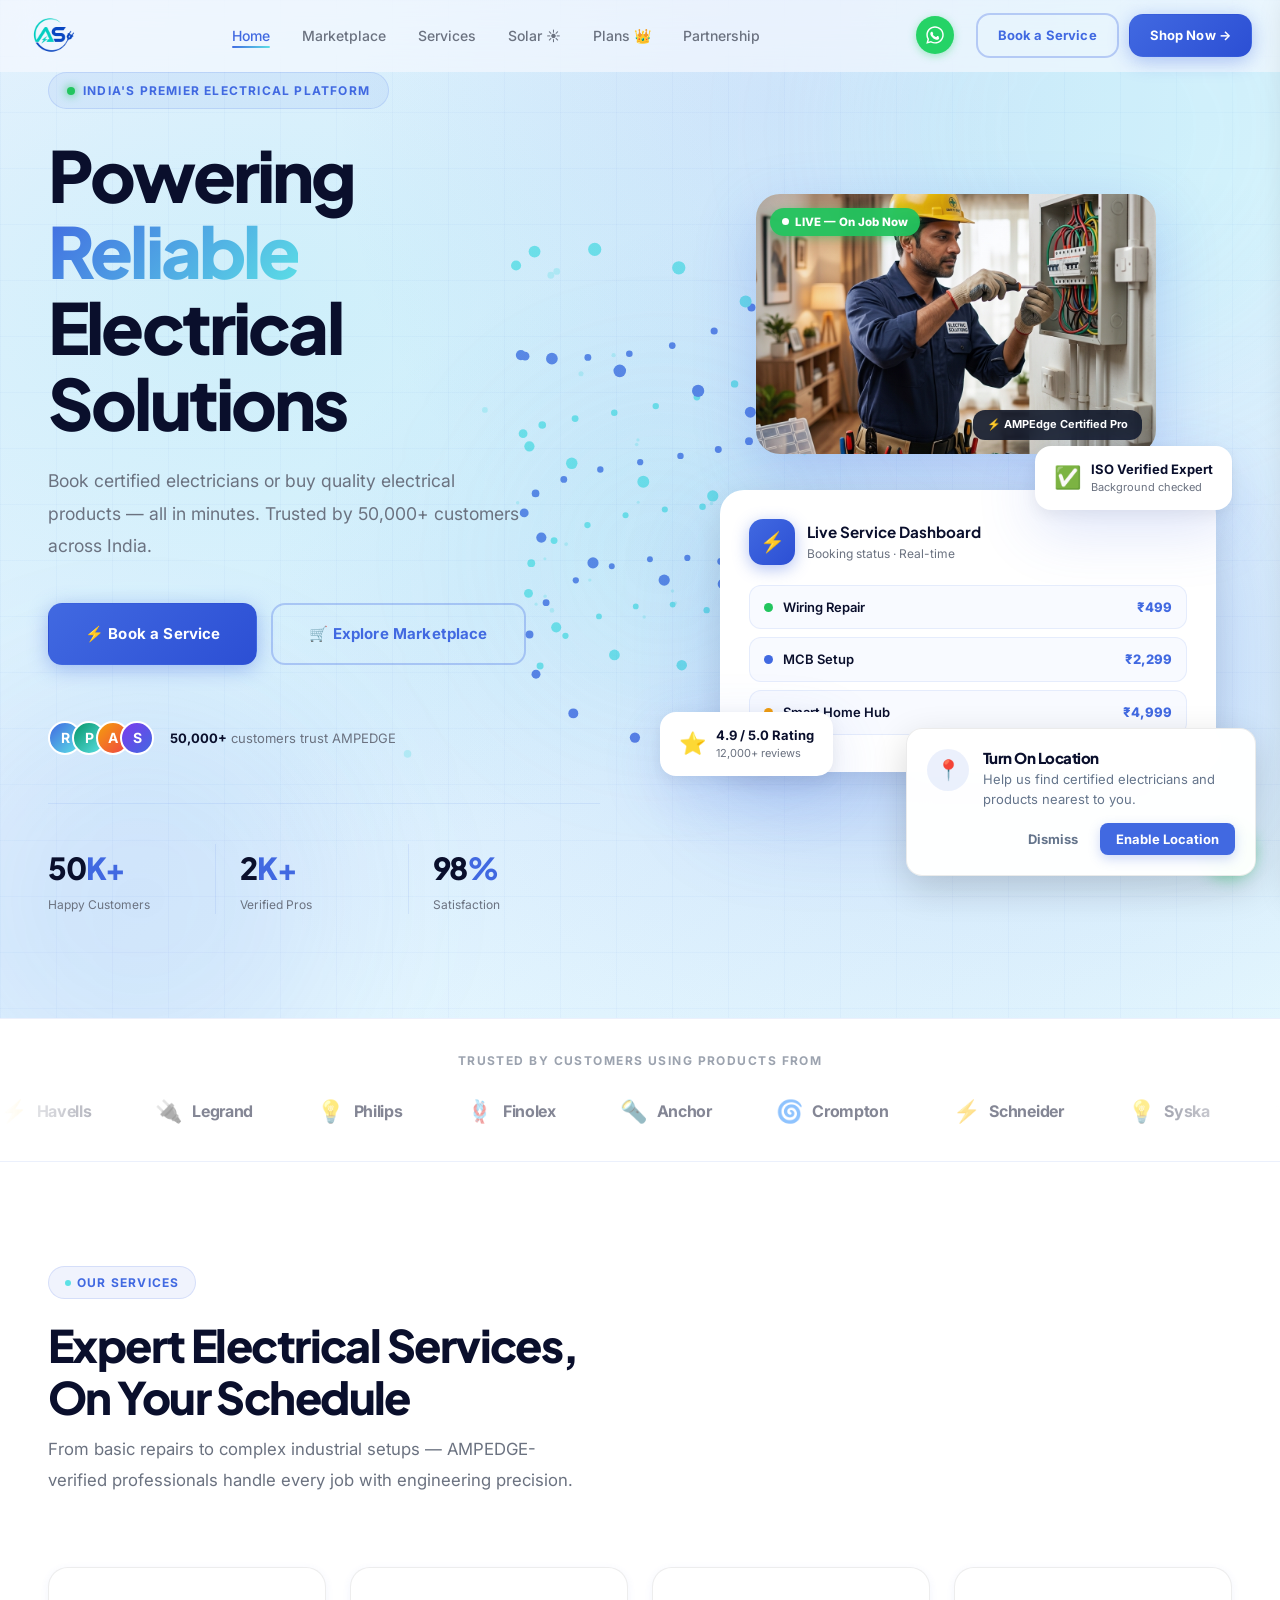
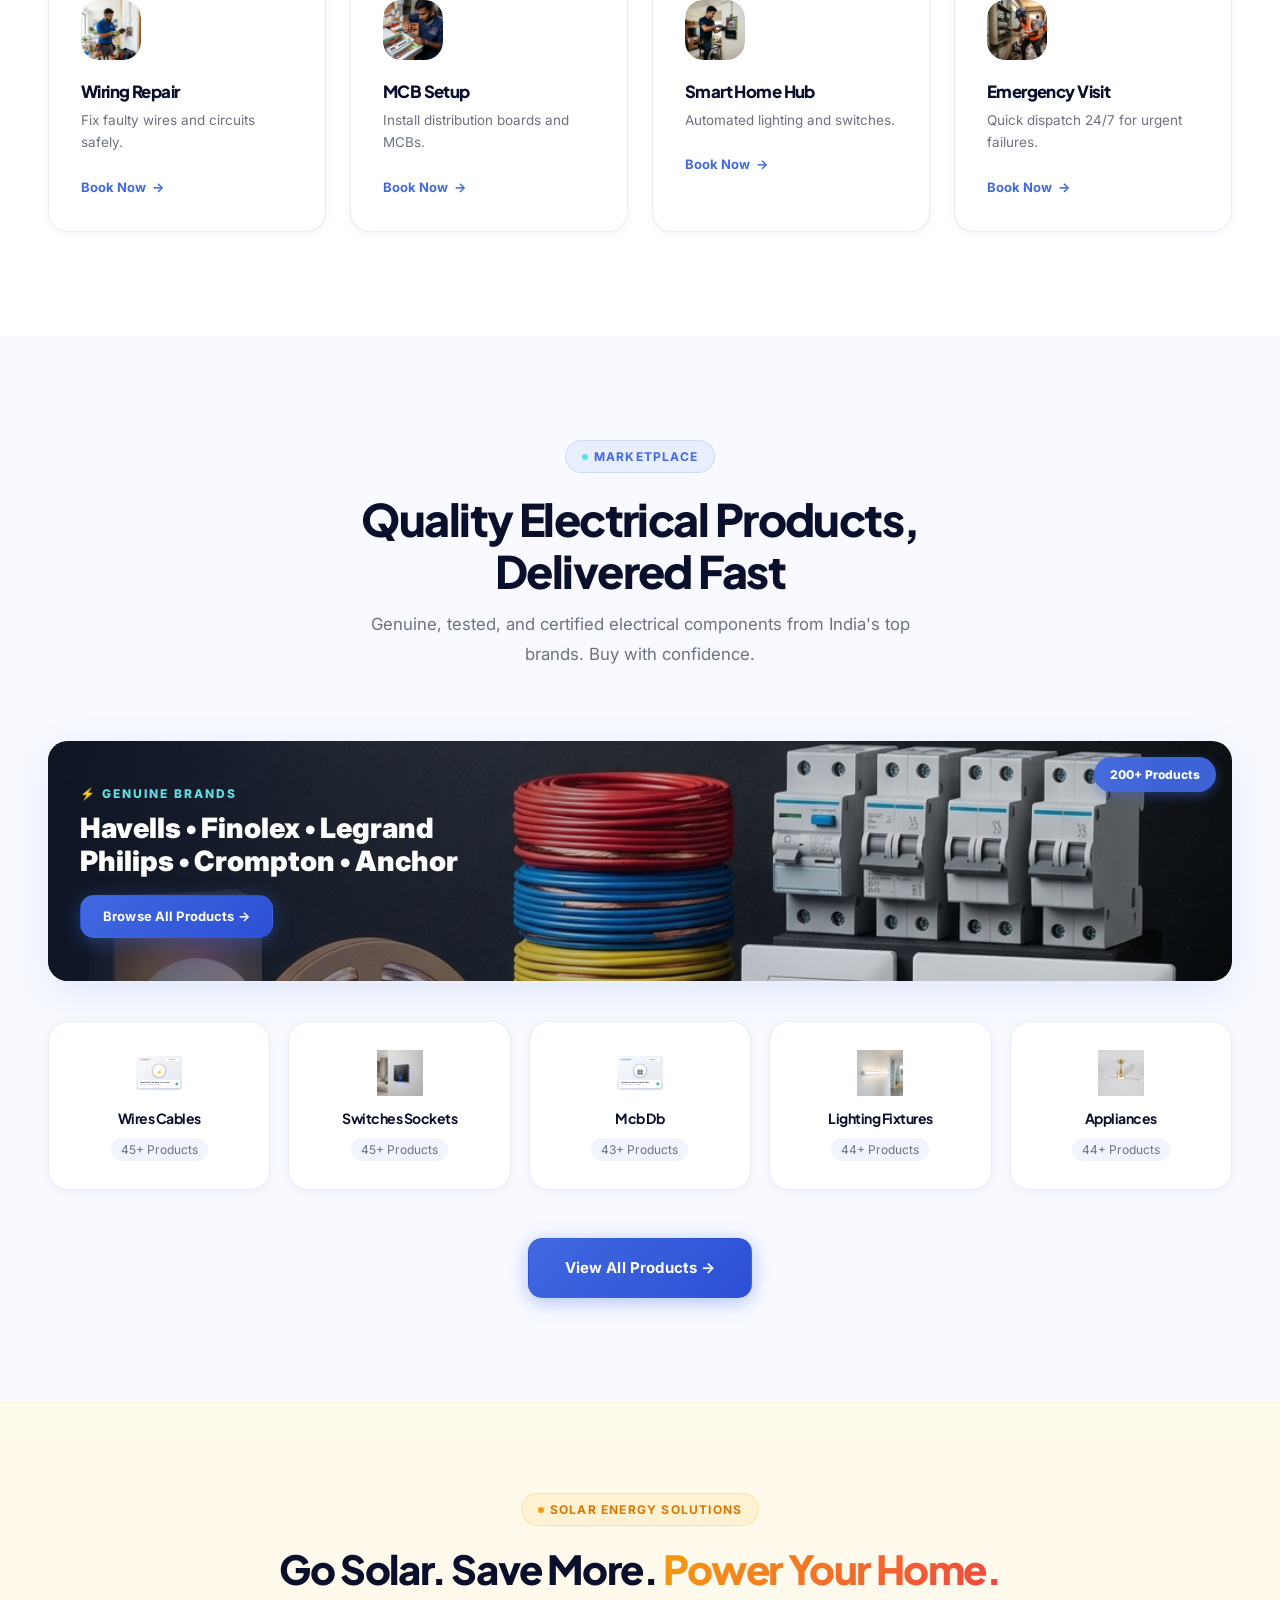
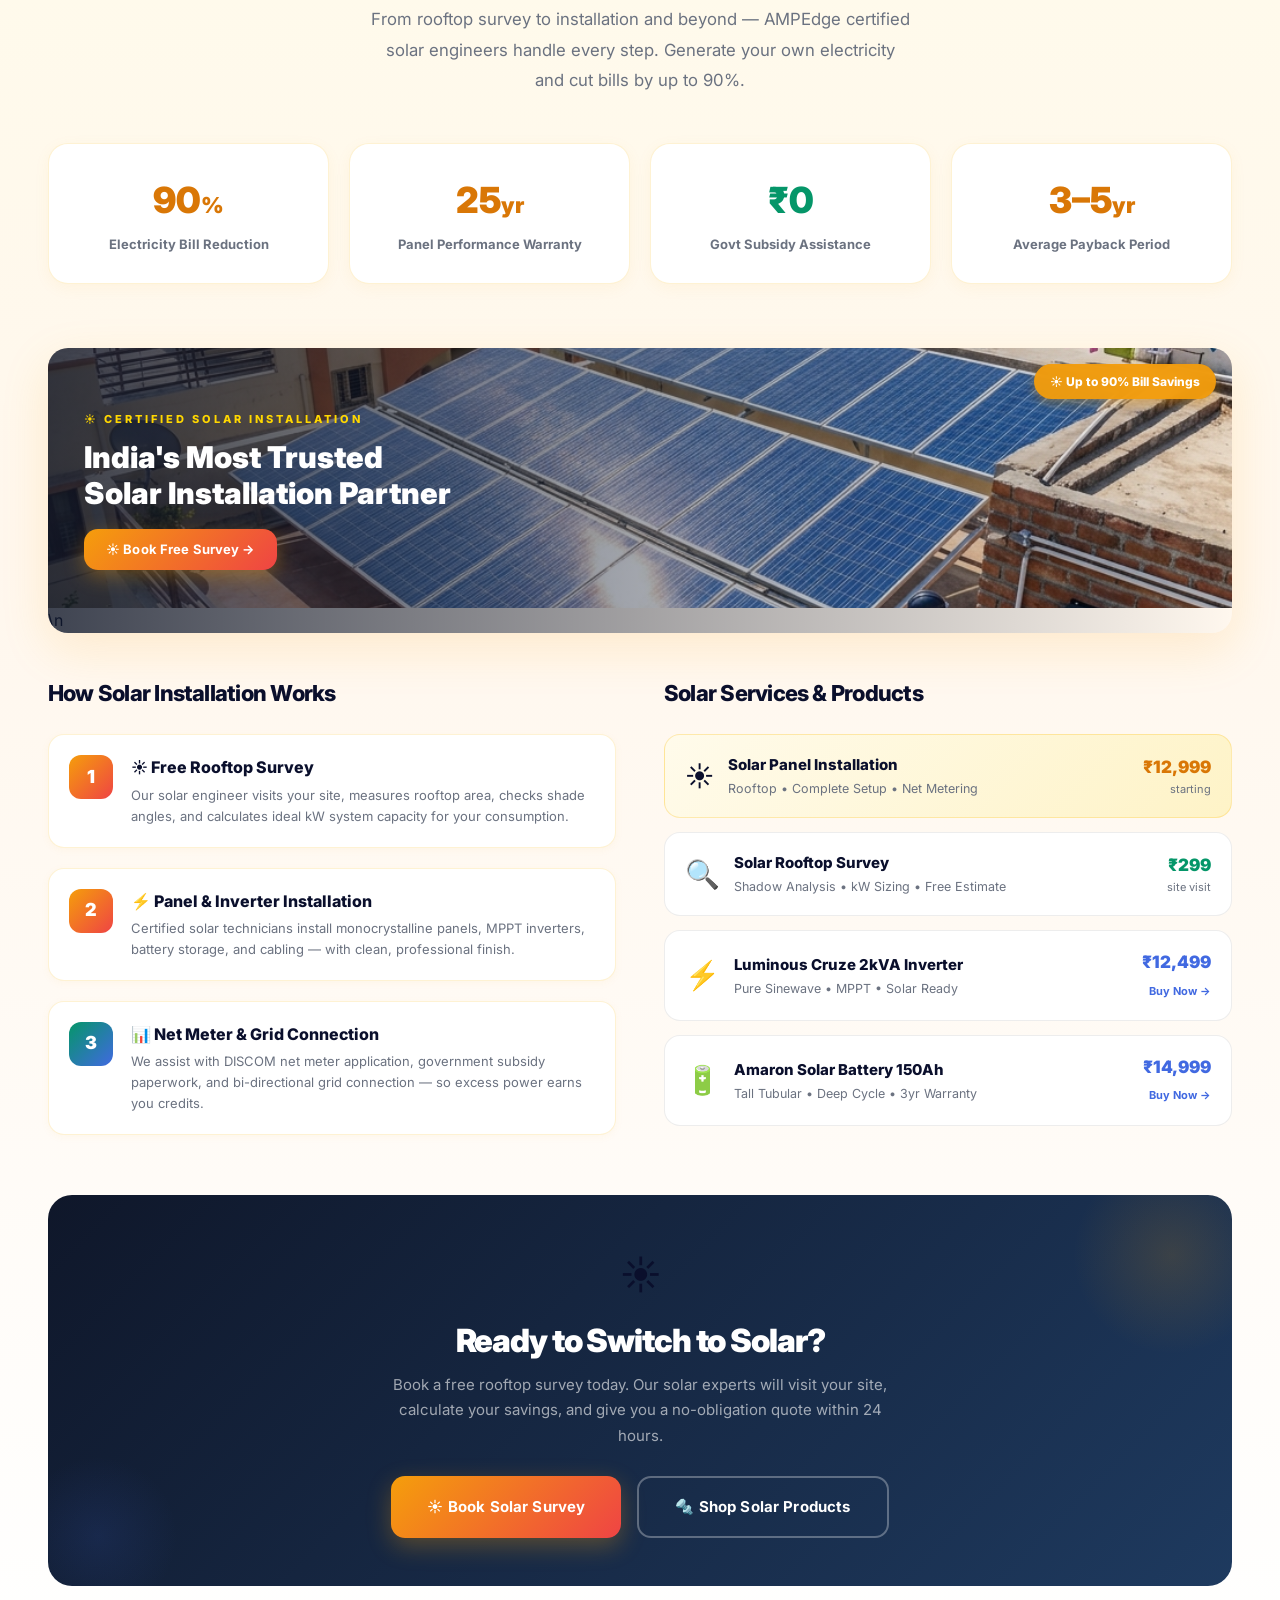
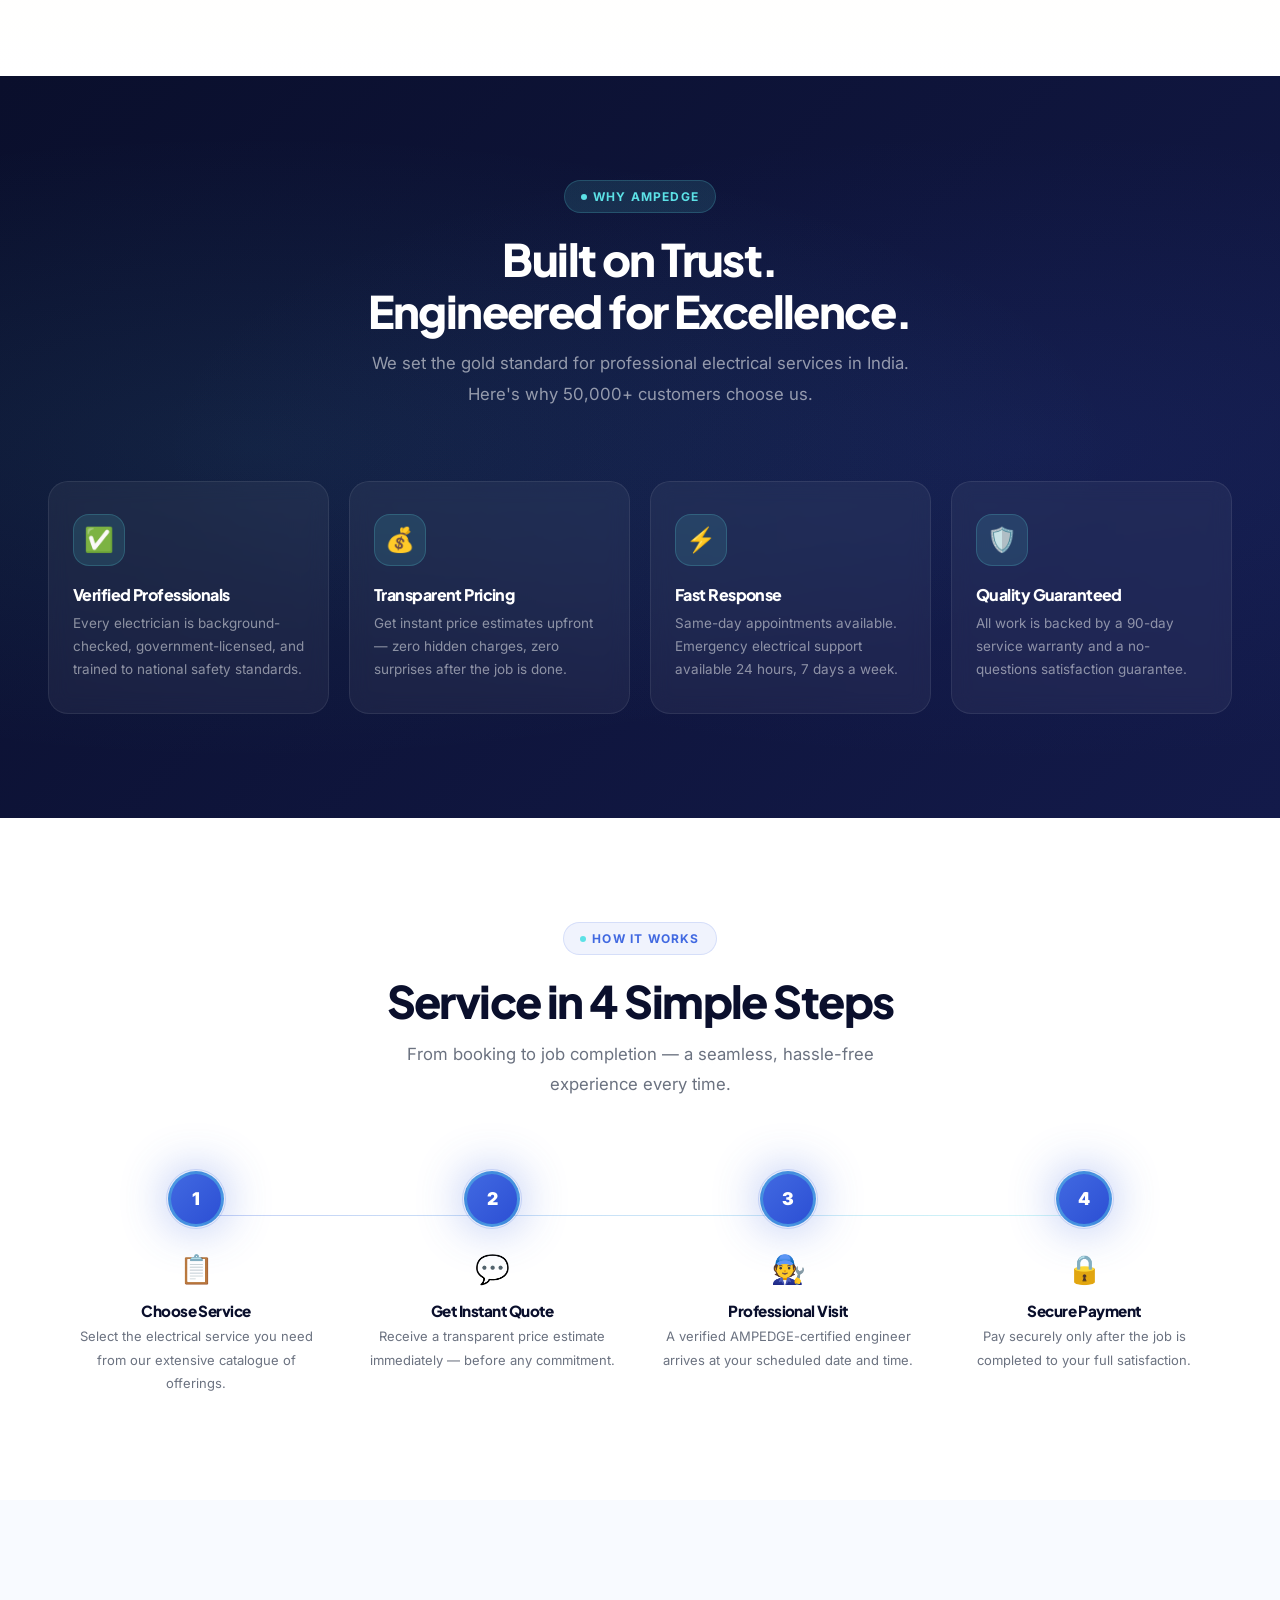
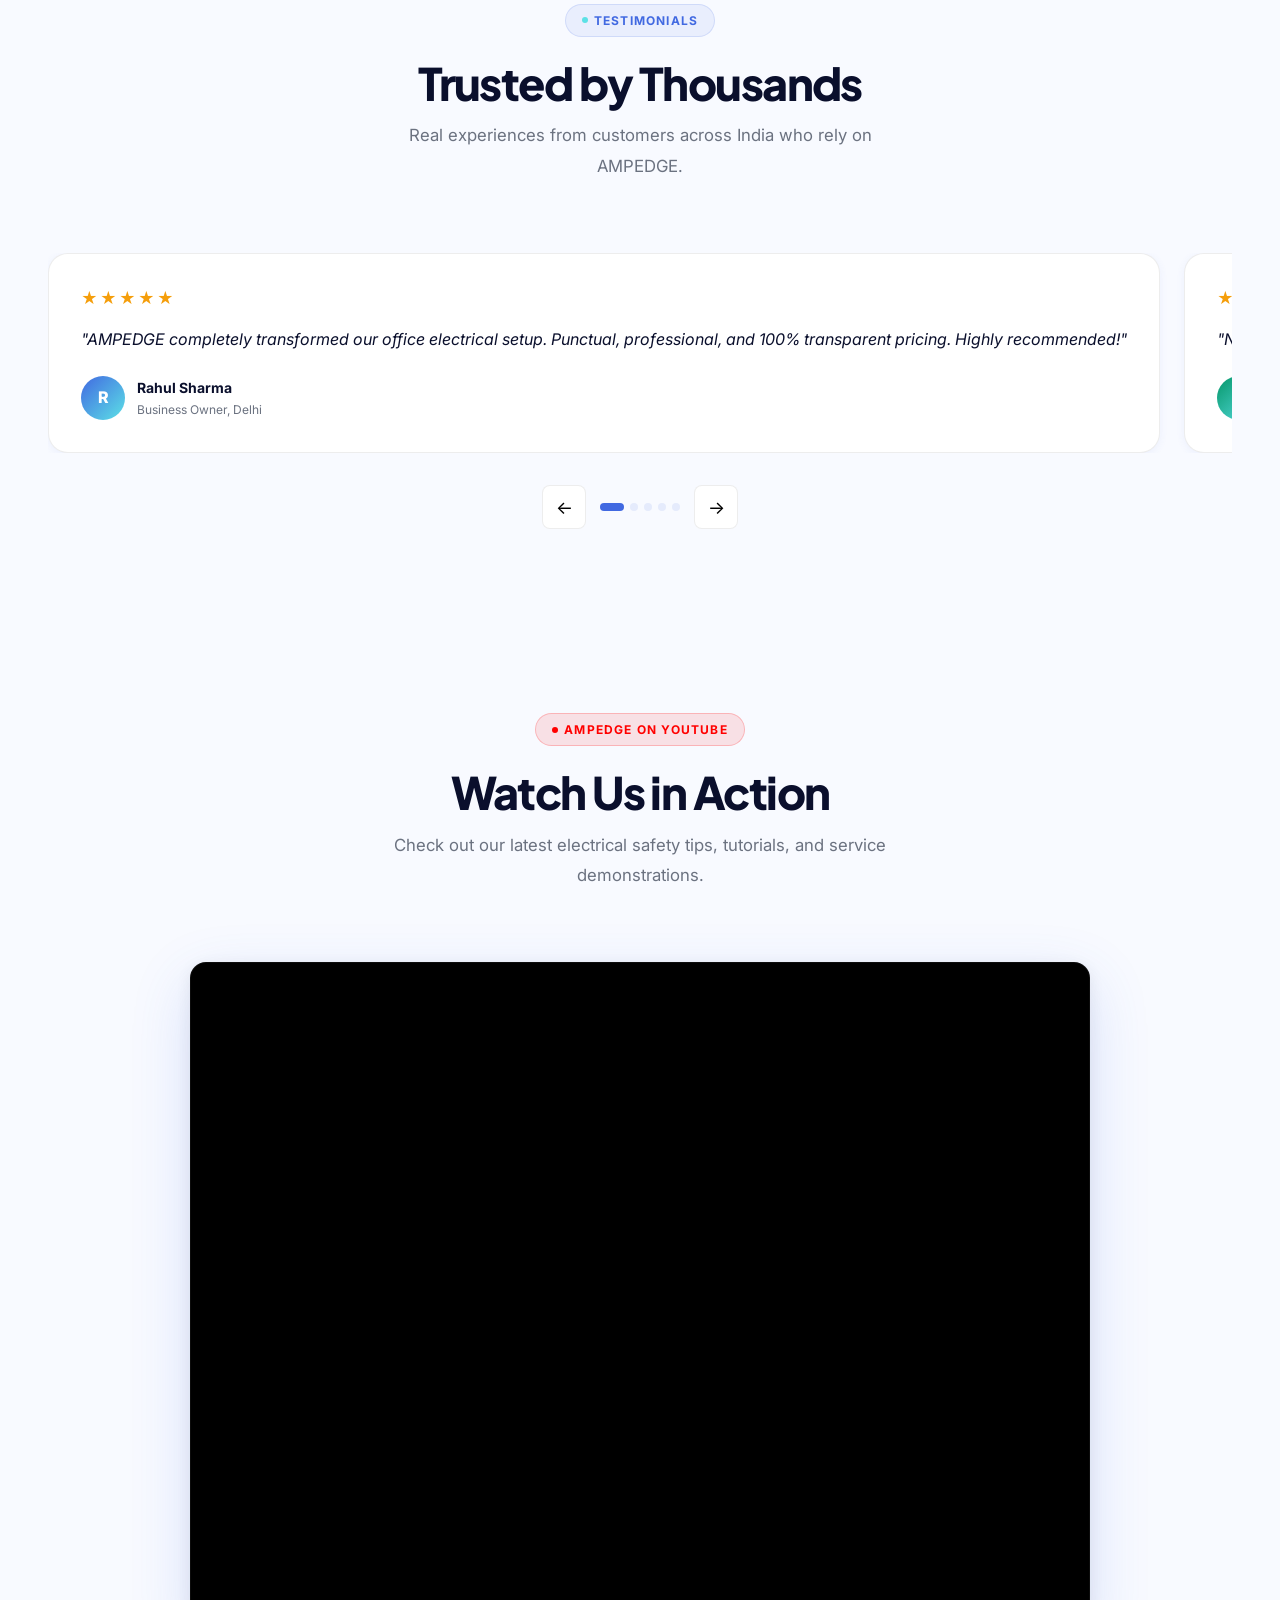
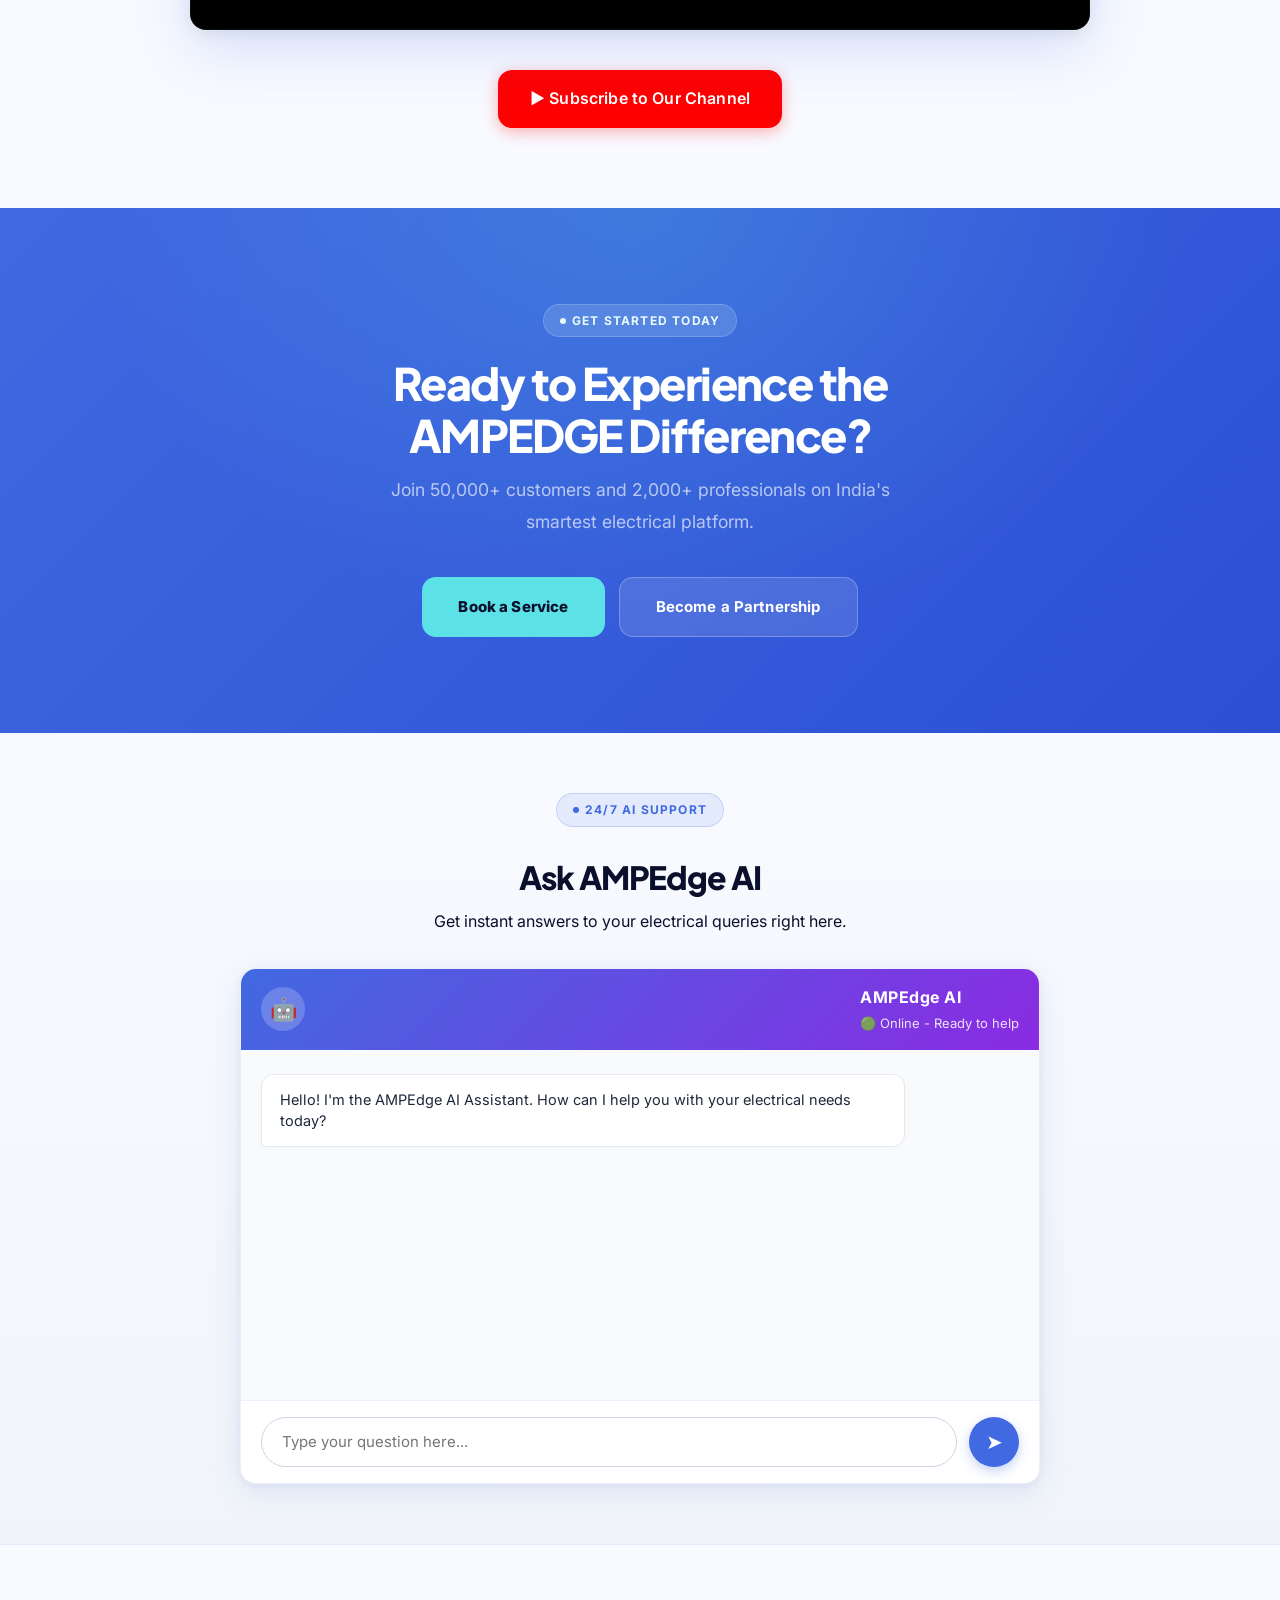
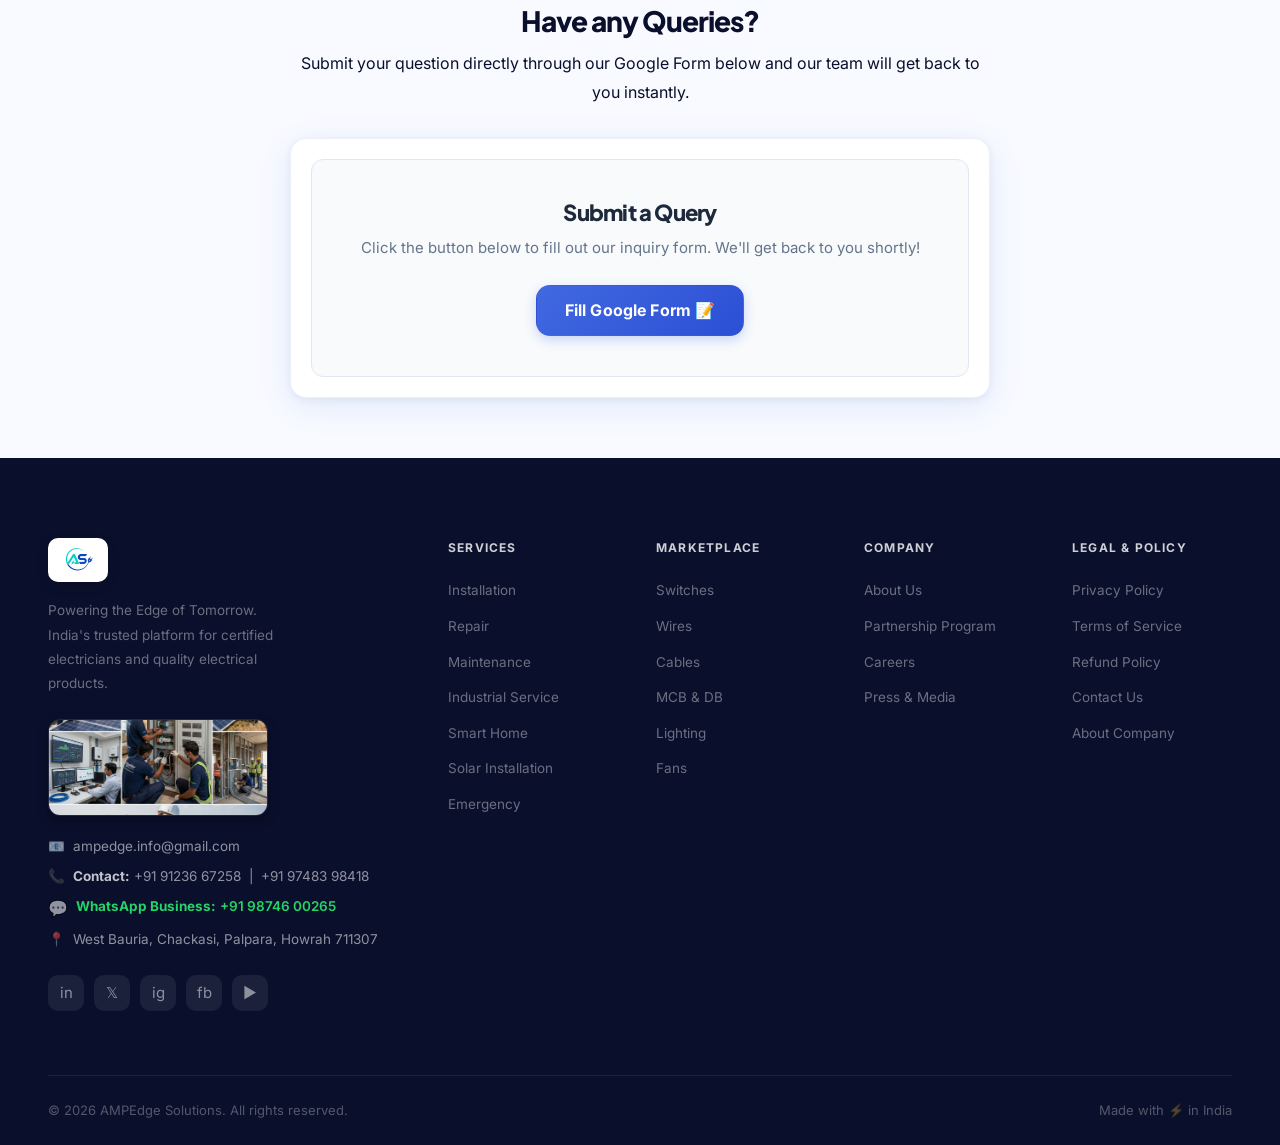
==== index.html @ 1a989b80 "feat: Add Google compliance legal pages, SEO sitemap/robots, full wire/materials product catalog wit" ====
<!DOCTYPE html>
<html lang="en">
<head>
  <meta charset="UTF-8"/><meta name="viewport" content="width=device-width,initial-scale=1.0"/>
<title>AMPEdge Solutions — Powering Reliable Electrical Solutions</title>
<meta name="description" content="Welcome to AMPEdge Solutions. Book certified electrician services, buy genuine wires, switches, MCBs, LED lights, or plan solar installations online across India."/>
<link rel="canonical" href="https://ampedge.co.in/"/>
<meta property="og:title" content="AMPEdge Solutions — Powering Reliable Electrical Solutions"/>
<meta property="og:description" content="Book certified electricians, buy genuine wires, switches, MCBs, or get rooftop solar installed. 90-day warranty guaranteed."/>
<meta property="og:url" content="https://ampedge.co.in/"/>
<meta property="og:image" content="https://ampedge.co.in/images/logo.png"/>
<meta property="og:type" content="website"/>
<meta name="twitter:card" content="summary_large_image"/>
<meta name="twitter:site" content="@edge_amp"/>
<meta name="keywords" content="electrician near me, electrical repair, solar installation Howrah Kolkata, buy wires online, Finolex wire, Polycab wire, Havells switch, MCB setup"/>
<script type="application/ld+json">
{
  "@context": "https://schema.org",
  "@graph": [
    {
      "@type": "Organization",
      "@id": "https://ampedge.co.in/#organization",
      "name": "AMPEdge Solutions",
      "url": "https://ampedge.co.in/",
      "logo": "https://ampedge.co.in/images/logo.png",
      "sameAs": [
        "https://x.com/edge_amp",
        "https://www.instagram.com/ampedge.info",
        "https://www.facebook.com/share/18neFGEr4n/",
        "https://www.youtube.com/channel/UCl_t66zGTsJYdc9l-c-wzDg"
      ],
      "contactPoint": {
        "@type": "ContactPoint",
        "telephone": "+91-9123667258",
        "contactType": "customer service",
        "areaServed": "IN",
        "availableLanguage": ["English", "Hindi", "Bengali"]
      }
    },
    {
      "@type": "WebSite",
      "@id": "https://ampedge.co.in/#website",
      "url": "https://ampedge.co.in/",
      "name": "AMPEdge Solutions",
      "publisher": {
        "@id": "https://ampedge.co.in/#organization"
      }
    },
    {
      "@type": "LocalBusiness",
      "name": "AMPEdge Solutions",
      "image": "https://ampedge.co.in/images/logo.png",
      "telephone": "+91 91236 67258",
      "email": "ampedge.info@gmail.com",
      "address": {
        "@type": "PostalAddress",
        "streetAddress": "West Bauria, Chackasi, Palpara",
        "addressLocality": "Howrah",
        "postalCode": "711307",
        "addressRegion": "West Bengal",
        "addressCountry": "IN"
      },
      "priceRange": "₹₹",
      "openingHoursSpecification": {
        "@type": "OpeningHoursSpecification",
        "dayOfWeek": ["Monday", "Tuesday", "Wednesday", "Thursday", "Friday", "Saturday", "Sunday"],
        "opens": "00:00",
        "closes": "23:59"
      }
    }
  ]
}
</script>
<link rel="stylesheet" href="css/style.css?v=9.60"/>
<link rel="preconnect" href="https://fonts.googleapis.com">
<link rel="preconnect" href="https://fonts.gstatic.com" crossorigin>
<link href="https://fonts.googleapis.com/css2?family=Cinzel:wght@600;800&display=swap" rel="stylesheet">
<link rel="icon" type="image/png" href="favicon.png"/><link rel="apple-touch-icon" href="favicon-180.png"/>
</head>
<body>

<!-- ══ SPLASH SCREEN STYLES ══ -->
<style>
  @keyframes flagWaveCSS {
    0%   { transform: skewX(0deg) translateX(0); }
    25%  { transform: skewX(1.2deg) translateX(6px); }
    50%  { transform: skewX(0deg) translateX(12px); }
    75%  { transform: skewX(-1.2deg) translateX(6px); }
    100% { transform: skewX(0deg) translateX(0); }
  }
  @keyframes chakraSpin {
    from { transform: rotate(0deg); }
    to   { transform: rotate(360deg); }
  }
  @keyframes spinCW  { from{transform:rotate(0deg)}  to{transform:rotate(360deg)} }
  @keyframes spinCCW { from{transform:rotate(0deg)}  to{transform:rotate(-360deg)} }
  @keyframes pulseSweep { 0%{left:-40px} 100%{left:150px} }
  @keyframes floatUpSpark {
    0%   { transform:translateY(0) scale(1); opacity:0.9; }
    100% { transform:translateY(-280px) scale(0.2); opacity:0; }
  }
  @keyframes flickerFlame {
    0%   { transform:scale(1)   rotate(-2deg); box-shadow:0 0 12px #ff8c00,0 0 28px #ff4500; }
    50%  { transform:scale(1.05) rotate(0deg);  box-shadow:0 0 22px #ffd700,0 0 40px #ff8c00; }
    100% { transform:scale(1)   rotate(2deg);  box-shadow:0 0 12px #ff8c00,0 0 28px #ff4500; }
  }
  @keyframes electricPulse {
    0%,100% { opacity:0.4; transform:scaleX(0.96); }
    50%      { opacity:1;   transform:scaleX(1); }
  }
  /* ── Section SVG animations ── */
  @keyframes wirePull { 0%{stroke-dashoffset:300} 100%{stroke-dashoffset:0} }
  @keyframes boltGlow { 0%,100%{opacity:0.5;filter:drop-shadow(0 0 4px #ffd700)} 50%{opacity:1;filter:drop-shadow(0 0 14px #ffd700)} }
  @keyframes panelShine { 0%,100%{opacity:0} 50%{opacity:1} }
  @keyframes sunRayRotate { from{transform:rotate(0deg)} to{transform:rotate(360deg)} }
  @keyframes floatBob { 0%,100%{transform:translateY(0)} 50%{transform:translateY(-8px)} }
  @keyframes spinClockwise { from{transform:rotate(0deg)} to{transform:rotate(360deg)} }
  @keyframes spinCounterClockwise { from{transform:rotate(0deg)} to{transform:rotate(-360deg)} }
  @keyframes floatUp { 0%{transform:translateY(0) scale(1);opacity:0.8} 100%{transform:translateY(-260px) scale(0.3);opacity:0} }
  @keyframes flicker { 0%{transform:scale(1) rotate(-1.5deg)} 100%{transform:scale(1.04) rotate(1.5deg)} }
</style>

<!-- Splash Screen Welcome Loader -->
<div id="splashScreen" style="
  position: fixed;
  top: 0; left: 0;
  width: 100vw; height: 100vh;
  background: #080201;
  display: flex;
  flex-direction: column;
  align-items: center;
  justify-content: center;
  z-index: 99999;
  transition: opacity 0.8s cubic-bezier(0.25, 1, 0.5, 1), transform 0.8s cubic-bezier(0.25, 1, 0.5, 1);
  overflow: hidden;
">
  <!-- ✅ Smooth CSS-only Waving Indian Flag (no SVG filter jank) -->
  <div style="
    position: absolute;
    width: 110%; height: 110%;
    top: -5%; left: -5%;
    display: flex;
    flex-direction: column;
    opacity: 0.28;
    z-index: 1;
    pointer-events: none;
    animation: flagWaveCSS 5s ease-in-out infinite;
    transform-origin: left center;
    will-change: transform;
  ">
    <!-- Saffron Band -->
    <div style="flex:1;background:linear-gradient(90deg,#FF9933 0%,#ffb347 50%,#FF9933 100%);"></div>
    <!-- White Band with smooth Chakra -->
    <div style="flex:1;background:#FFFFFF;position:relative;display:flex;align-items:center;justify-content:center;">
      <svg viewBox="0 0 100 100" style="width:min(160px,32vw);height:min(160px,32vw);opacity:0.35;position:absolute;
           animation:chakraSpin 12s linear infinite;will-change:transform;">
        <circle cx="50" cy="50" r="38" stroke="#000080" stroke-width="2" fill="none"/>
        <circle cx="50" cy="50" r="4.5" fill="#000080"/>
        <g stroke="#000080" stroke-width="1">
          <line x1="50" y1="50" x2="50" y2="12"/><line x1="50" y1="50" x2="50" y2="88"/>
          <line x1="50" y1="50" x2="12" y2="50"/><line x1="50" y1="50" x2="88" y2="50"/>
          <line x1="50" y1="50" x2="23" y2="23"/><line x1="50" y1="50" x2="77" y2="77"/>
          <line x1="50" y1="50" x2="23" y2="77"/><line x1="50" y1="50" x2="77" y2="23"/>
          <line x1="50" y1="50" x2="63" y2="15"/><line x1="50" y1="50" x2="37" y2="85"/>
          <line x1="50" y1="50" x2="37" y2="15"/><line x1="50" y1="50" x2="63" y2="85"/>
          <line x1="50" y1="50" x2="85" y2="37"/><line x1="50" y1="50" x2="15" y2="63"/>
          <line x1="50" y1="50" x2="15" y2="37"/><line x1="50" y1="50" x2="85" y2="63"/>
          <line x1="50" y1="50" x2="57" y2="14"/><line x1="50" y1="50" x2="43" y2="86"/>
          <line x1="50" y1="50" x2="43" y2="14"/><line x1="50" y1="50" x2="57" y2="86"/>
          <line x1="50" y1="50" x2="86" y2="43"/><line x1="50" y1="50" x2="14" y2="57"/>
          <line x1="50" y1="50" x2="14" y2="43"/><line x1="50" y1="50" x2="86" y2="57"/>
        </g>
      </svg>
    </div>
    <!-- Green Band -->
    <div style="flex:1;background:linear-gradient(90deg,#138808 0%,#1aa80a 50%,#138808 100%);"></div>
  </div>
  <!-- Dynamic Mandala Art Concentric Rings (Rotating Graphics) -->
  <div style="
    position: absolute;
    width: min(550px, 95vw);
    height: min(550px, 95vw);
    border: 1.5px dashed rgba(255, 215, 0, 0.08);
    border-radius: 50%;
    animation: spinClockwise 30s infinite linear;
    pointer-events: none;
    z-index: 1;
  "></div>
  <div style="
    position: absolute;
    width: min(440px, 80vw);
    height: min(440px, 80vw);
    border: 1.5px double rgba(255, 215, 0, 0.12);
    border-radius: 50%;
    animation: spinCounterClockwise 24s infinite linear;
    pointer-events: none;
    z-index: 1;
  "></div>
  <div style="
    position: absolute;
    width: min(320px, 60vw);
    width: min(300px, 58vw);
    height: min(300px, 58vw);
    border: 1px dotted rgba(255, 215, 0, 0.16);
    border-radius: 50%;
    animation: spinClockwise 18s infinite linear;
    pointer-events: none;
    z-index: 1;
  "></div>

  <!-- Traditional Floating Golden Sparkles -->
  <div class="sparkles-container" style="
    position: absolute;
    width: 100%; height: 100%;
    top: 0; left: 0;
    pointer-events: none;
    z-index: 1;
  ">
    <div style="position: absolute; width: 4px; height: 4px; background: #ffd700; border-radius: 50%; top: 70%; left: 20%; animation: floatUp 4s infinite linear; opacity: 0.6;"></div>
    <div style="position: absolute; width: 6px; height: 6px; background: #ffaa00; border-radius: 50%; top: 80%; left: 45%; animation: floatUp 3s infinite linear; animation-delay: 1s; opacity: 0.8;"></div>
    <div style="position: absolute; width: 5px; height: 5px; background: #ffd700; border-radius: 50%; top: 75%; left: 75%; animation: floatUp 5s infinite linear; animation-delay: 0.5s; opacity: 0.5;"></div>
    <div style="position: absolute; width: 4px; height: 4px; background: #ff4500; border-radius: 50%; top: 85%; left: 60%; animation: floatUp 3.5s infinite linear; animation-delay: 1.5s; opacity: 0.7;"></div>
  </div>

  <div class="splash-content" style="
    text-align: center;
    display: flex;
    flex-direction: column;
    align-items: center;
    gap: 16px;
    z-index: 2;
    transform: translateY(20px);
    opacity: 0;
    transition: transform 0.6s cubic-bezier(0.34, 1.56, 0.64, 1), opacity 0.6s ease;
  " id="splashContent">
    <!-- Made in India Badge -->
    <div style="
      background: rgba(255, 215, 0, 0.08);
      border: 1.5px solid rgba(255, 215, 0, 0.4);
      padding: 6px 18px;
      border-radius: 50px;
      font-size: 12.5px;
      font-weight: 800;
      color: #ffd700;
      letter-spacing: 2px;
      display: inline-flex;
      align-items: center;
      gap: 6px;
      box-shadow: 0 0 15px rgba(255, 215, 0, 0.15);
      font-family: 'Plus Jakarta Sans', sans-serif;
    ">
      🇮🇳 MADE IN INDIA
    </div>
    
    <!-- Welcome Heading -->
    <h1 style="
      font-family: 'Plus Jakarta Sans', sans-serif;
      font-weight: 800;
      font-size: clamp(26px, 5vw, 44px);
      margin: 0;
      background: linear-gradient(135deg, #ffffff 40%, #ffd700 100%);
      -webkit-background-clip: text;
      -webkit-text-fill-color: transparent;
      letter-spacing: -0.5px;
      filter: drop-shadow(0 2px 20px rgba(255,215,0,0.15));
    ">
      Welcome to AMPEdge Solutions
    </h1>
    
    <!-- Namaste Subheading & Traditional Phrase -->
    <div style="
      font-size: clamp(24px, 4vw, 36px);
      font-weight: 700;
      color: #ffd700;
      display: flex;
      flex-direction: column;
      align-items: center;
      gap: 8px;
      margin-top: 4px;
      text-shadow: 0 0 12px rgba(255, 215, 0, 0.5);
    ">
      <span style="font-family: 'Plus Jakarta Sans', sans-serif;">🙏 Namaste</span>
      <span style="font-size: 13.5px; letter-spacing: 5px; color: #ff8c00; font-weight: 800; text-transform: uppercase; margin-top: 2px; font-family: 'Cinzel', Georgia, serif;">Atithi Devo Bhava</span>
    </div>

    <!-- Animated Diya -->
    <div class="diya-container" style="position: relative; width: 80px; height: 50px; margin-top: 15px;">
      <!-- Flame -->
      <div class="flame" style="
        position: absolute;
        bottom: 22px;
        left: calc(50% - 10px);
        width: 20px;
        height: 34px;
        background: linear-gradient(to bottom, #ffffff 0%, #ffd700 30%, #ff8c00 60%, #ff4500 100%);
        border-radius: 50% 50% 20% 20% / 60% 60% 40% 40%;
        box-shadow: 0 0 15px #ff8c00, 0 0 30px #ff4500;
        animation: flicker 1.2s infinite alternate ease-in-out;
        transform-origin: center bottom;
      "></div>
      <!-- Diya Base -->
      <div class="diya-base" style="
        position: absolute;
        bottom: 0;
        width: 80px;
        height: 25px;
        background: linear-gradient(135deg, #d4af37 0%, #aa7c11 100%);
        border-radius: 0 0 50px 50px;
        box-shadow: inset 0 2px 4px rgba(255,255,255,0.4), 0 4px 8px rgba(0,0,0,0.3);
      ">
        <div style="
          position: absolute;
          top: 0;
          width: 100%;
          height: 5px;
          background: #8b5a00;
          border-radius: 50px 50px 0 0;
        "></div>
      </div>
    </div>

    <!-- Pulse Line Graphic -->
    <div style="
      width: 150px;
      height: 3px;
      background: linear-gradient(90deg, transparent, #ff8c00, #ffd700, #ff8c00, transparent);
      border-radius: 2px;
      position: relative;
      overflow: hidden;
      margin-top: 20px;
    ">
      <div style="
        position: absolute;
        width: 40px; height: 100%;
        background: #fff;
        left: -40px;
        animation: pulseSweep 1.6s infinite ease-in-out;
      "></div>
    </div>
  </div>
</div>

<style>
  @keyframes spinClockwise {
    0% { transform: rotate(0deg); }
    100% { transform: rotate(360deg); }
  }
  @keyframes spinCounterClockwise {
    0% { transform: rotate(0deg); }
    100% { transform: rotate(-360deg); }
  }
  @keyframes pulseSweep {
    0% { left: -40px; }
    100% { left: 150px; }
  }
  @keyframes floatUp {
    0% { transform: translateY(0) scale(1); opacity: 0.8; }
    100% { transform: translateY(-260px) scale(0.3); opacity: 0; }
  }
  @keyframes flicker {
    0% { transform: scale(1) rotate(-1.5deg); }
    100% { transform: scale(1.04) rotate(1.5deg); }
  }
</style>

<script>
  // Splash Screen Controller
  document.addEventListener('DOMContentLoaded', () => {
    const splash = document.getElementById('splashScreen');
    const splashContent = document.getElementById('splashContent');
    
    if (splash && splashContent) {
      // Show on every reload so developers/users can preview the visual instantly without cache issues
      document.body.style.overflow = 'hidden';
      
      setTimeout(() => {
        splashContent.style.opacity = '1';
        splashContent.style.transform = 'translateY(0)';
      }, 100);
      
      setTimeout(() => {
        splash.style.opacity = '0';
        splash.style.transform = 'scale(1.05)';
        document.body.style.overflow = '';
        
        setTimeout(() => {
          splash.remove();
        }, 800);
      }, 3400);
    }
  });
</script>

<!-- NAVBAR -->
<nav class="navbar" id="navbar">
<div class="nav-inner">
  <a href="index.html" class="logo">
    <img src="images/logo.png" alt="AMPEdge Logo" class="logo-img"/>
  </a>
  <ul class="nav-links">
    <li><a href="index.html" class="active">Home</a></li>
    <li><a href="marketplace.html">Marketplace</a></li>
    <li><a href="booking.html">Services</a></li>
    <li><a href="#solar">Solar ☀️</a></li>
    <li><a href="subscription.html">Plans 👑</a></li>
    <li><a href="partner.html">Partnership</a></li>
  </ul>
  <div class="nav-right" style="display:flex;align-items:center;">
    <a href="https://wa.me/919874600265" target="_blank" style="margin-right:12px;display:flex;align-items:center;justify-content:center;width:38px;height:38px;background:#25d366;border-radius:50%;color:#fff;transition:transform 0.2s;box-shadow:0 2px 8px rgba(37,211,102,0.4)" onmouseover="this.style.transform='scale(1.08)'" onmouseout="this.style.transform='scale(1)'" aria-label="WhatsApp">
      <svg xmlns="http://www.w3.org/2000/svg" viewBox="0 0 448 512" width="20" height="20" fill="#fff"><path d="M380.9 97.1C339 55.1 283.2 32 223.9 32c-122.4 0-222 99.6-222 222 0 39.1 10.2 77.3 29.6 111L0 480l117.7-30.9c32.4 17.7 68.9 27 106.1 27h.1c122.3 0 224.1-99.6 224.1-222 0-59.3-25.2-115-67.1-157zm-157 341.6c-33.2 0-65.7-8.9-94-25.7l-6.7-4-69.8 18.3L72 359.2l-4.4-7c-18.5-29.4-28.2-63.3-28.2-98.2 0-101.7 82.8-184.5 184.6-184.5 49.3 0 95.6 19.2 130.4 54.1 34.8 34.9 56.2 81.2 56.1 130.5 0 101.8-84.9 184.6-186.6 184.6zm101.2-138.2c-5.5-2.8-32.8-16.2-37.9-18-5.1-1.9-8.8-2.8-12.5 2.8-3.7 5.6-14.3 18-17.6 21.8-3.2 3.7-6.5 4.2-12 1.4-32.6-16.3-54-29.1-75.5-66-2.1-3.6 2.1-3.2 7.6-14.1 1.4-2.8 2.8-5.2 1.4-7.6-1.4-2.3-12.5-30.1-17.1-41.2-4.5-10.8-9.1-9.3-12.5-9.5-3.2-.2-6.9-.2-10.6-.2-3.7 0-9.7 1.4-14.8 6.9-5.1 5.6-19.4 19-19.4 46.3 0 27.3 19.9 53.7 22.6 57.4 2.8 3.7 39.1 59.7 94.8 83.8 35.2 15.2 49 16.5 66.6 13.9 10.7-1.6 32.8-13.4 37.4-26.4 4.6-13 4.6-24.1 3.2-26.4-1.3-2.5-5-3.9-10.5-6.6z"/></svg>
    </a>
    <a href="booking.html" class="btn btn-outline btn-sm">Book a Service</a>
    <a href="marketplace.html" class="btn btn-primary btn-sm">Shop Now →</a>
  </div>
  <div class="hamburger" onclick="openMob()"><span></span><span></span><span></span></div>
</div>
</nav>
<div class="mobile-nav" id="mobNav">
  <div class="mob-overlay" onclick="closeMob()"></div>
  <div class="mob-drawer">
    <span class="mob-close" onclick="closeMob()">✕</span>
    <a href="index.html">Home</a><a href="marketplace.html">Marketplace</a>
    <a href="booking.html">Book a Service</a><a href="#solar">Solar ☀️</a><a href="subscription.html">Subscriptions</a><a href="partner.html">Become a Partnership</a>
    <hr/>
    <a href="https://wa.me/919874600265" target="_blank" class="btn" style="background:#25D366;color:#fff;justify-content:center;margin-bottom:12px;border:none">💬 Chat on WhatsApp</a>
    <a href="booking.html" class="btn btn-primary" style="justify-content:center;">Book Now →</a>
  </div>
</div>

<!-- HERO -->
<section class="hero" id="home">
  <!-- 3D Electric Grid Canvas Background -->
  <canvas class="header-3d-canvas" data-theme="home"></canvas>
  <div class="hero-mesh"></div><div class="hero-grid"></div>
  <div class="orb orb1"></div><div class="orb orb2"></div><div class="orb orb3"></div>
  <div class="container">
  <div class="hero-inner">
    <div class="hero-content">
      <div class="hero-tag"><div class="hero-tag-pulse"></div><span>India's Premier Electrical Platform</span></div>
      <h1 class="hero-h1">Powering <span class="gradient-text">Reliable</span><br/>Electrical<br/>Solutions</h1>
      <p class="hero-sub">Book certified electricians or buy quality electrical products — all in minutes. Trusted by 50,000+ customers across India.</p>
      <div class="hero-cta">
        <a href="booking.html" class="btn btn-primary btn-lg">⚡ Book a Service</a>
        <a href="marketplace.html" class="btn btn-outline btn-lg">🛒 Explore Marketplace</a>
      </div>
      <div class="hero-trust">
        <div class="trust-avatars">
          <div class="trust-avatar" style="background:linear-gradient(135deg,#4169E1,#5CE1E6)">R</div>
          <div class="trust-avatar" style="background:linear-gradient(135deg,#059669,#5CE1E6)">P</div>
          <div class="trust-avatar" style="background:linear-gradient(135deg,#f59e0b,#ef4444)">A</div>
          <div class="trust-avatar" style="background:linear-gradient(135deg,#7c3aed,#4169E1)">S</div>
        </div>
        <div class="trust-text"><strong>50,000+</strong> customers trust AMPEDGE</div>
      </div>
      <div class="hero-stats">
        <div class="hs-item"><div class="hs-num">50<span>K+</span></div><div class="hs-label">Happy Customers</div></div>
        <div class="hs-item"><div class="hs-num">2<span>K+</span></div><div class="hs-label">Verified Pros</div></div>
        <div class="hs-item"><div class="hs-num">98<span>%</span></div><div class="hs-label">Satisfaction</div></div>
      </div>
    </div>
    <div class="hero-visual">
      <!-- 📸 Real Electrician Photo + animated SVG overlay -->
      <div style="position:relative; display:flex; flex-direction:column; align-items:center; gap:16px;">
        <!-- Animated electrician photo -->
        <div style="position:relative; border-radius:24px; overflow:hidden; box-shadow:0 20px 60px rgba(65,105,225,0.25); animation:floatBob 4s ease-in-out infinite; max-width:400px; width:100%;">
          <img src="images/electrician_hero.png" alt="Certified AMPEdge Electrician at Work" style="width:100%; height:260px; object-fit:cover; display:block;"/>
          <!-- Animated electric pulse overlay -->
          <div style="position:absolute;inset:0;background:linear-gradient(135deg,rgba(65,105,225,0.08) 0%,transparent 60%,rgba(92,225,230,0.06) 100%);"></div>
          <!-- Live badge overlay -->
          <div style="position:absolute;top:14px;left:14px;background:rgba(34,197,94,0.95);color:#fff;font-size:11.5px;font-weight:800;padding:5px 12px;border-radius:20px;display:flex;align-items:center;gap:6px;backdrop-filter:blur(8px);box-shadow:0 2px 8px rgba(34,197,94,0.4);">
            <span style="width:7px;height:7px;background:#fff;border-radius:50%;animation:electricPulse 1.5s infinite;"></span>
            LIVE — On Job Now
          </div>
          <!-- Service tag -->
          <div style="position:absolute;bottom:14px;right:14px;background:rgba(15,23,42,0.88);color:#fff;font-size:11px;font-weight:700;padding:6px 14px;border-radius:12px;backdrop-filter:blur(8px);">⚡ AMPEdge Certified Pro</div>
        </div>
        <!-- Dashboard card below photo -->
        <div class="hero-phone-wrap" style="width:100%;">
          <div class="hero-main-card">
            <div class="hmc-top">
              <div class="hmc-icon">⚡</div>
              <div><div class="hmc-t">Live Service Dashboard</div><div class="hmc-s">Booking status · Real-time</div></div>
            </div>
            <div class="service-row"><div class="sr-left"><div class="sr-dot" style="background:#22c55e"></div><div class="sr-name">Wiring Installation</div></div><div class="sr-price">₹1,499</div></div>
            <div class="service-row"><div class="sr-left"><div class="sr-dot" style="background:#4169E1"></div><div class="sr-name">MCB Panel Setup</div></div><div class="sr-price">₹2,299</div></div>
            <div class="service-row"><div class="sr-left"><div class="sr-dot" style="background:#f59e0b"></div><div class="sr-name">☀️ Solar Installation</div></div><div class="sr-price">₹12,999</div></div>
          </div>
          <div class="float-card float-v"><div class="fc-icon">✅</div><div><div class="fc-t">ISO Verified Expert</div><div class="fc-s">Background checked</div></div></div>
          <div class="float-card float-r"><div class="fc-icon">⭐</div><div><div class="fc-t">4.9 / 5.0 Rating</div><div class="fc-s">12,000+ reviews</div></div></div>
        </div>
      </div>
    </div>
  </div>
  </div>
</section>

<!-- BRANDS MARQUEE -->
<div class="brands">
  <div class="container"><div class="brands-label">Trusted by customers using products from</div></div>
  <div class="marquee-wrap">
    <div class="marquee-track">
      <div class="brand-item"><span class="brand-icon">⚡</span>Havells</div>
      <div class="brand-item"><span class="brand-icon">🔌</span>Legrand</div>
      <div class="brand-item"><span class="brand-icon">💡</span>Philips</div>
      <div class="brand-item"><span class="brand-icon">🪢</span>Finolex</div>
      <div class="brand-item"><span class="brand-icon">🔦</span>Anchor</div>
      <div class="brand-item"><span class="brand-icon">🌀</span>Crompton</div>
      <div class="brand-item"><span class="brand-icon">⚡</span>Schneider</div>
      <div class="brand-item"><span class="brand-icon">💡</span>Syska</div>
      <div class="brand-item"><span class="brand-icon">🔌</span>Polycab</div>
      <!-- Duplicate for infinite scroll -->
      <div class="brand-item"><span class="brand-icon">⚡</span>Havells</div>
      <div class="brand-item"><span class="brand-icon">🔌</span>Legrand</div>
      <div class="brand-item"><span class="brand-icon">💡</span>Philips</div>
      <div class="brand-item"><span class="brand-icon">🪢</span>Finolex</div>
      <div class="brand-item"><span class="brand-icon">🔦</span>Anchor</div>
      <div class="brand-item"><span class="brand-icon">🌀</span>Crompton</div>
      <div class="brand-item"><span class="brand-icon">⚡</span>Schneider</div>
      <div class="brand-item"><span class="brand-icon">💡</span>Syska</div>
      <div class="brand-item"><span class="brand-icon">🔌</span>Polycab</div>
    </div>
  </div>
</div>

<!-- SERVICES -->
<section class="services" id="services">
<div class="container">
  <div class="sh fade-up" style="display:grid; grid-template-columns:1fr auto; align-items:center; gap:24px;">
    <div>
      <div class="chip"><span class="dot"></span>Our Services</div>
      <h2>Expert Electrical Services,<br/>On Your Schedule</h2>
      <p>From basic repairs to complex industrial setups — AMPEDGE-verified professionals handle every job with engineering precision.</p>
    </div>
    <!-- Animated SVG: Electrician Installing MCB -->
    <div style="display:none" id="svcAnimWrap" class="fade-up">
      <svg viewBox="0 0 220 200" width="220" height="200" style="overflow:visible">
        <!-- Panel Box -->
        <rect x="40" y="30" width="140" height="130" rx="8" fill="#1e293b" stroke="#4169E1" stroke-width="2"/>
        <rect x="50" y="40" width="120" height="110" rx="4" fill="#0f172a"/>
        <!-- MCB switches -->
        <rect x="62" y="52" width="22" height="36" rx="4" fill="#4169E1"/>
        <rect x="62" y="52" width="22" height="16" rx="3" fill="#5CE1E6" opacity="0.9"/>
        <rect x="92" y="52" width="22" height="36" rx="4" fill="#4169E1"/>
        <rect x="92" y="52" width="22" height="16" rx="3" fill="#22c55e" opacity="0.9"/>
        <rect x="122" y="52" width="22" height="36" rx="4" fill="#4169E1"/>
        <rect x="122" y="52" width="22" height="16" rx="3" fill="#f59e0b" opacity="0.9"/>
        <!-- Labels -->
        <text x="73" y="100" font-size="7" fill="#94a3b8" text-anchor="middle">L1</text>
        <text x="103" y="100" font-size="7" fill="#94a3b8" text-anchor="middle">L2</text>
        <text x="133" y="100" font-size="7" fill="#94a3b8" text-anchor="middle">L3</text>
        <!-- Animated wires -->
        <path d="M 73 110 Q 73 135 60 145" stroke="#ef4444" stroke-width="2.5" fill="none" stroke-dasharray="40" stroke-dashoffset="40" style="animation:wirePull 1.8s ease forwards 0.2s;"/>
        <path d="M 103 110 Q 103 135 110 145" stroke="#22c55e" stroke-width="2.5" fill="none" stroke-dasharray="40" stroke-dashoffset="40" style="animation:wirePull 1.8s ease forwards 0.5s;"/>
        <path d="M 133 110 Q 133 135 150 145" stroke="#ffd700" stroke-width="2.5" fill="none" stroke-dasharray="40" stroke-dashoffset="40" style="animation:wirePull 1.8s ease forwards 0.8s;"/>
        <!-- Electric bolt glow -->
        <text x="110" y="28" font-size="18" text-anchor="middle" style="animation:boltGlow 1.5s ease-in-out infinite;">⚡</text>
        <!-- Screwdriver animated -->
        <line x1="175" y1="60" x2="155" y2="80" stroke="#94a3b8" stroke-width="3" stroke-linecap="round" style="animation:floatBob 2s ease-in-out infinite;"/>
        <rect x="172" y="52" width="8" height="12" rx="2" fill="#ffd700" style="animation:floatBob 2s ease-in-out infinite;"/>
        <!-- Status indicator -->
        <circle cx="160" cy="150" r="6" fill="#22c55e" style="animation:electricPulse 1.2s ease-in-out infinite;"/>
        <text x="172" y="154" font-size="8" fill="#22c55e" font-weight="700">ACTIVE</text>
      </svg>
    </div>
  </div>
  <div class="services-grid" id="homeServicesGrid">
    <!-- Dynamically populated from Admin Dashboard via js/main.js -->
  </div>
</div>
</section>

<!-- MARKETPLACE PREVIEW -->
<section class="mp-preview" id="marketplace">
<div class="container">
  <div class="sh center fade-up">
    <div class="chip"><span class="dot"></span>Marketplace</div>
    <h2>Quality Electrical Products,<br/>Delivered Fast</h2>
    <p>Genuine, tested, and certified electrical components from India's top brands. Buy with confidence.</p>
  </div>
  <!-- Marketplace Banner Photo -->
  <div style="position:relative; border-radius:20px; overflow:hidden; margin-bottom:40px; box-shadow:0 12px 40px rgba(65,105,225,0.12);" class="fade-up">
    <img src="images/marketplace_products.png" alt="Premium Electrical Products" style="width:100%; height:240px; object-fit:cover; display:block;"/>
    <div style="position:absolute;inset:0;background:linear-gradient(90deg,rgba(15,23,42,0.75) 0%,rgba(15,23,42,0.2) 50%,transparent 100%);display:flex;align-items:center;padding:32px;">
      <div>
        <div style="font-size:12px;font-weight:800;color:#5CE1E6;letter-spacing:2px;text-transform:uppercase;margin-bottom:8px">⚡ Genuine Brands</div>
        <div style="font-size:clamp(20px,2.5vw,28px);font-weight:900;color:#fff;font-family:var(--font-pjs);line-height:1.2;margin-bottom:16px">Havells • Finolex • Legrand<br/>Philips • Crompton • Anchor</div>
        <a href="marketplace.html" class="btn btn-primary" style="font-size:13px;padding:10px 22px">Browse All Products →</a>
      </div>
    </div>
    <!-- Animated product count badge -->
    <div style="position:absolute;top:16px;right:16px;background:rgba(65,105,225,0.95);color:#fff;font-size:12px;font-weight:800;padding:8px 16px;border-radius:20px;backdrop-filter:blur(8px);box-shadow:0 4px 12px rgba(65,105,225,0.4);">200+ Products</div>
  </div>
  <div class="mp-grid" id="homeMarketplaceGrid">
    <!-- Dynamically populated from Admin Dashboard via js/main.js -->
  </div>
  <div style="text-align:center;margin-top:48px" class="fade-up">
    <a href="marketplace.html" class="btn btn-primary btn-lg">View All Products →</a>
  </div>
</div>
</section>

<!-- ☀️ SOLAR PANEL INSTALLATION SECTION -->
<section id="solar" style="padding: 90px 0; background: linear-gradient(180deg, #fffbeb 0%, #fff7ed 40%, #fff 100%); border-top: 1px solid rgba(251,191,36,0.15);">
<div class="container">

  <!-- Section Header -->
  <div class="sh center fade-up" style="margin-bottom: 48px;">
    <div class="chip" style="background:rgba(251,191,36,0.12);color:#d97706;border-color:rgba(251,191,36,0.3)"><span class="dot" style="background:#f59e0b"></span>Solar Energy Solutions</div>
    <h2 style="font-size: clamp(28px, 4vw, 40px);">Go Solar. Save More. <span style="background: linear-gradient(135deg, #f59e0b, #ef4444); -webkit-background-clip: text; -webkit-text-fill-color: transparent; background-clip: text;">Power Your Home.</span></h2>
    <p>From rooftop survey to installation and beyond — AMPEdge certified solar engineers handle every step. Generate your own electricity and cut bills by up to 90%.</p>
  </div>

  <!-- Solar Stats Bar -->
  <div style="display:grid; grid-template-columns: repeat(auto-fit, minmax(180px, 1fr)); gap:20px; margin-bottom:64px;" class="fade-up">
    <div style="text-align:center; padding:28px 16px; background:#fff; border:1px solid rgba(251,191,36,0.2); border-radius:20px; box-shadow:0 4px 16px rgba(245,158,11,0.06);">
      <div style="font-size:36px; font-weight:900; color:#d97706; font-family:var(--font-pjs)">90<span style="font-size:22px">%</span></div>
      <div style="font-size:13px; color:var(--muted); font-weight:700; margin-top:4px">Electricity Bill Reduction</div>
    </div>
    <div style="text-align:center; padding:28px 16px; background:#fff; border:1px solid rgba(251,191,36,0.2); border-radius:20px; box-shadow:0 4px 16px rgba(245,158,11,0.06);">
      <div style="font-size:36px; font-weight:900; color:#d97706; font-family:var(--font-pjs)">25<span style="font-size:22px">yr</span></div>
      <div style="font-size:13px; color:var(--muted); font-weight:700; margin-top:4px">Panel Performance Warranty</div>
    </div>
    <div style="text-align:center; padding:28px 16px; background:#fff; border:1px solid rgba(251,191,36,0.2); border-radius:20px; box-shadow:0 4px 16px rgba(245,158,11,0.06);">
      <div style="font-size:36px; font-weight:900; color:#059669; font-family:var(--font-pjs)">₹0</div>
      <div style="font-size:13px; color:var(--muted); font-weight:700; margin-top:4px">Govt Subsidy Assistance</div>
    </div>
    <div style="text-align:center; padding:28px 16px; background:#fff; border:1px solid rgba(251,191,36,0.2); border-radius:20px; box-shadow:0 4px 16px rgba(245,158,11,0.06);">
      <div style="font-size:36px; font-weight:900; color:#d97706; font-family:var(--font-pjs)">3–5<span style="font-size:22px">yr</span></div>
      <div style="font-size:13px; color:var(--muted); font-weight:700; margin-top:4px">Average Payback Period</div>
    </div>
  </div>

  <!-- Solar Rooftop Photo Banner -->
  <div style="position:relative; border-radius:20px; overflow:hidden; margin-bottom:48px; box-shadow:0 16px 48px rgba(245,158,11,0.15);" class="fade-up">
    <img src="images/solar_hero.png" alt="Solar Panel Installation by AMPEdge" style="width:100%; height:260px; object-fit:cover; display:block;"/>
    <div style="position:absolute;inset:0;background:linear-gradient(90deg,rgba(15,23,42,0.8) 0%,rgba(15,23,42,0.3) 60%,transparent 100%);display:flex;align-items:center;padding:36px;">
      <div>
        <div style="font-size:11px;font-weight:800;color:#ffd700;letter-spacing:3px;text-transform:uppercase;margin-bottom:10px">☀️ Certified Solar Installation</div>
        <div style="font-size:clamp(20px,2.8vw,30px);font-weight:900;color:#fff;font-family:var(--font-pjs);line-height:1.2;margin-bottom:18px">India's Most Trusted<br/>Solar Installation Partner</div>
        <a href="booking.html" class="btn" style="background:linear-gradient(135deg,#f59e0b,#ef4444);color:#fff;border:none;font-size:13px;padding:10px 22px;box-shadow:0 6px 20px rgba(245,158,11,0.35)">☀️ Book Free Survey →</a>
      </div>
    </div>
    <!-- Animated sun badge -->\n    <div style="position:absolute;top:16px;right:16px;background:rgba(245,158,11,0.95);color:#fff;font-size:12px;font-weight:800;padding:8px 16px;border-radius:20px;backdrop-filter:blur(8px);box-shadow:0 4px 12px rgba(245,158,11,0.4);animation:floatBob 3s ease-in-out infinite">☀️ Up to 90% Bill Savings</div>
  </div>

  <!-- Two Columns: Process + Solar Cards -->
  <div style="display:grid; grid-template-columns: 1fr 1fr; gap:48px; align-items:start;" class="fade-up" id="solarTwoCol">
    <style>@media(max-width:768px){#solarTwoCol{grid-template-columns:1fr !important;}}</style>

    <!-- Left: 3-Step Process -->
    <div>
      <h3 style="font-size:22px; font-weight:800; color:var(--text-dark); margin-bottom:28px; font-family:var(--font-pjs)">How Solar Installation Works</h3>
      <div style="display:flex; flex-direction:column; gap:20px;">
        <div style="display:flex; gap:18px; align-items:flex-start; padding:20px; background:#fff; border:1px solid rgba(251,191,36,0.2); border-radius:16px; box-shadow:0 2px 8px rgba(245,158,11,0.05);">
          <div style="min-width:44px; height:44px; border-radius:12px; background:linear-gradient(135deg,#f59e0b,#ef4444); color:#fff; display:flex; align-items:center; justify-content:center; font-weight:900; font-size:18px; font-family:var(--font-pjs)">1</div>
          <div>
            <div style="font-weight:800; color:var(--text-dark); margin-bottom:4px">☀️ Free Rooftop Survey</div>
            <div style="font-size:13px; color:var(--muted); line-height:1.6">Our solar engineer visits your site, measures rooftop area, checks shade angles, and calculates ideal kW system capacity for your consumption.</div>
          </div>
        </div>
        <div style="display:flex; gap:18px; align-items:flex-start; padding:20px; background:#fff; border:1px solid rgba(251,191,36,0.2); border-radius:16px; box-shadow:0 2px 8px rgba(245,158,11,0.05);">
          <div style="min-width:44px; height:44px; border-radius:12px; background:linear-gradient(135deg,#f59e0b,#ef4444); color:#fff; display:flex; align-items:center; justify-content:center; font-weight:900; font-size:18px; font-family:var(--font-pjs)">2</div>
          <div>
            <div style="font-weight:800; color:var(--text-dark); margin-bottom:4px">⚡ Panel & Inverter Installation</div>
            <div style="font-size:13px; color:var(--muted); line-height:1.6">Certified solar technicians install monocrystalline panels, MPPT inverters, battery storage, and cabling — with clean, professional finish.</div>
          </div>
        </div>
        <div style="display:flex; gap:18px; align-items:flex-start; padding:20px; background:#fff; border:1px solid rgba(251,191,36,0.2); border-radius:16px; box-shadow:0 2px 8px rgba(245,158,11,0.05);">
          <div style="min-width:44px; height:44px; border-radius:12px; background:linear-gradient(135deg,#059669,#4169E1); color:#fff; display:flex; align-items:center; justify-content:center; font-weight:900; font-size:18px; font-family:var(--font-pjs)">3</div>
          <div>
            <div style="font-weight:800; color:var(--text-dark); margin-bottom:4px">📊 Net Meter & Grid Connection</div>
            <div style="font-size:13px; color:var(--muted); line-height:1.6">We assist with DISCOM net meter application, government subsidy paperwork, and bi-directional grid connection — so excess power earns you credits.</div>
          </div>
        </div>
      </div>
    </div>

    <!-- Right: Solar Services & Product Cards -->
    <div>
      <h3 style="font-size:22px; font-weight:800; color:var(--text-dark); margin-bottom:28px; font-family:var(--font-pjs)">Solar Services & Products</h3>
      <div style="display:flex; flex-direction:column; gap:14px;">
        <!-- Service Card -->
        <div style="background:linear-gradient(135deg,#fffbeb,#fef3c7); border:1px solid rgba(251,191,36,0.3); border-radius:16px; padding:18px 20px; display:flex; justify-content:space-between; align-items:center; gap:16px; transition:0.2s" onmouseover="this.style.transform='translateY(-2px)'" onmouseout="this.style.transform='translateY(0)'">
          <div style="display:flex; gap:14px; align-items:center">
            <div style="font-size:28px">☀️</div>
            <div>
              <div style="font-weight:800; font-size:15px; color:var(--text-dark)">Solar Panel Installation</div>
              <div style="font-size:12.5px; color:var(--muted); margin-top:2px">Rooftop • Complete Setup • Net Metering</div>
            </div>
          </div>
          <div style="text-align:right; flex-shrink:0">
            <div style="font-size:17px; font-weight:900; color:#d97706">₹12,999</div>
            <div style="font-size:11px; color:var(--muted)">starting</div>
          </div>
        </div>
        <!-- Survey Card -->
        <div style="background:#fff; border:1px solid var(--border2); border-radius:16px; padding:18px 20px; display:flex; justify-content:space-between; align-items:center; gap:16px; transition:0.2s" onmouseover="this.style.transform='translateY(-2px)'" onmouseout="this.style.transform='translateY(0)'">
          <div style="display:flex; gap:14px; align-items:center">
            <div style="font-size:28px">🔍</div>
            <div>
              <div style="font-weight:800; font-size:15px; color:var(--text-dark)">Solar Rooftop Survey</div>
              <div style="font-size:12.5px; color:var(--muted); margin-top:2px">Shadow Analysis • kW Sizing • Free Estimate</div>
            </div>
          </div>
          <div style="text-align:right; flex-shrink:0">
            <div style="font-size:17px; font-weight:900; color:#059669">₹299</div>
            <div style="font-size:11px; color:var(--muted)">site visit</div>
          </div>
        </div>
        <!-- Product Card 1 -->
        <div style="background:#fff; border:1px solid var(--border2); border-radius:16px; padding:18px 20px; display:flex; justify-content:space-between; align-items:center; gap:16px; transition:0.2s" onmouseover="this.style.transform='translateY(-2px)'" onmouseout="this.style.transform='translateY(0)'">
          <div style="display:flex; gap:14px; align-items:center">
            <div style="font-size:28px">⚡</div>
            <div>
              <div style="font-weight:800; font-size:15px; color:var(--text-dark)">Luminous Cruze 2kVA Inverter</div>
              <div style="font-size:12.5px; color:var(--muted); margin-top:2px">Pure Sinewave • MPPT • Solar Ready</div>
            </div>
          </div>
          <div style="text-align:right; flex-shrink:0">
            <div style="font-size:17px; font-weight:900; color:#4169E1">₹12,499</div>
            <a href="marketplace.html" style="font-size:11px; color:var(--blue); font-weight:700; text-decoration:none">Buy Now →</a>
          </div>
        </div>
        <!-- Product Card 2 -->
        <div style="background:#fff; border:1px solid var(--border2); border-radius:16px; padding:18px 20px; display:flex; justify-content:space-between; align-items:center; gap:16px; transition:0.2s" onmouseover="this.style.transform='translateY(-2px)'" onmouseout="this.style.transform='translateY(0)'">
          <div style="display:flex; gap:14px; align-items:center">
            <div style="font-size:28px">🔋</div>
            <div>
              <div style="font-weight:800; font-size:15px; color:var(--text-dark)">Amaron Solar Battery 150Ah</div>
              <div style="font-size:12.5px; color:var(--muted); margin-top:2px">Tall Tubular • Deep Cycle • 3yr Warranty</div>
            </div>
          </div>
          <div style="text-align:right; flex-shrink:0">
            <div style="font-size:17px; font-weight:900; color:#4169E1">₹14,999</div>
            <a href="marketplace.html" style="font-size:11px; color:var(--blue); font-weight:700; text-decoration:none">Buy Now →</a>
          </div>
        </div>
      </div>
    </div>
  </div>

  <!-- Solar CTA -->
  <div style="margin-top:60px; text-align:center; padding:48px 32px; background:linear-gradient(135deg,#0f172a,#1e3a5f); border-radius:24px; position:relative; overflow:hidden;" class="fade-up">
    <div style="position:absolute; top:-40px; right:-40px; width:200px; height:200px; background:radial-gradient(circle, rgba(245,158,11,0.15) 0%, transparent 70%); border-radius:50%;"></div>
    <div style="position:absolute; bottom:-30px; left:-30px; width:160px; height:160px; background:radial-gradient(circle, rgba(65,105,225,0.12) 0%, transparent 70%); border-radius:50%;"></div>
    <div style="position:relative; z-index:1">
      <div style="font-size:40px; margin-bottom:16px">☀️</div>
      <h3 style="font-size:clamp(22px, 3vw, 32px); font-weight:900; color:#fff; font-family:var(--font-pjs); margin-bottom:12px">Ready to Switch to Solar?</h3>
      <p style="color:rgba(255,255,255,0.6); font-size:15px; max-width:500px; margin:0 auto 28px; line-height:1.7">Book a free rooftop survey today. Our solar experts will visit your site, calculate your savings, and give you a no-obligation quote within 24 hours.</p>
      <div style="display:flex; gap:16px; justify-content:center; flex-wrap:wrap;">
        <a href="booking.html" class="btn btn-primary btn-lg" style="background:linear-gradient(135deg,#f59e0b,#ef4444); border:none; box-shadow:0 8px 24px rgba(245,158,11,0.3)">☀️ Book Solar Survey</a>
        <a href="marketplace.html" class="btn btn-outline btn-lg" style="border-color:rgba(255,255,255,0.3); color:#fff">🔩 Shop Solar Products</a>
      </div>
    </div>
  </div>

</div>
</section>

<!-- WHY AMPEDGE -->
<section class="why" id="about">
<div class="why-mesh"></div>
<div class="container" style="position:relative;z-index:1">
  <div class="sh center fade-up">
    <div class="chip"><span class="dot"></span>Why AMPEDGE</div>
    <h2>Built on Trust.<br/>Engineered for Excellence.</h2>
    <p style="color:rgba(255,255,255,.55)">We set the gold standard for professional electrical services in India. Here's why 50,000+ customers choose us.</p>
  </div>
  <div class="why-grid">
    <div class="why-card fade-up">
      <div class="why-icon">✅</div>
      <h3>Verified Professionals</h3>
      <p>Every electrician is background-checked, government-licensed, and trained to national safety standards.</p>
    </div>
    <div class="why-card fade-up" style="transition-delay:.08s">
      <div class="why-icon">💰</div>
      <h3>Transparent Pricing</h3>
      <p>Get instant price estimates upfront — zero hidden charges, zero surprises after the job is done.</p>
    </div>
    <div class="why-card fade-up" style="transition-delay:.16s">
      <div class="why-icon">⚡</div>
      <h3>Fast Response</h3>
      <p>Same-day appointments available. Emergency electrical support available 24 hours, 7 days a week.</p>
    </div>
    <div class="why-card fade-up" style="transition-delay:.24s">
      <div class="why-icon">🛡️</div>
      <h3>Quality Guaranteed</h3>
      <p>All work is backed by a 90-day service warranty and a no-questions satisfaction guarantee.</p>
    </div>
  </div>
</div>
</section>

<!-- HOW IT WORKS -->
<section class="how">
<div class="container">
  <div class="sh center fade-up">
    <div class="chip"><span class="dot"></span>How It Works</div>
    <h2>Service in 4 Simple Steps</h2>
    <p>From booking to job completion — a seamless, hassle-free experience every time.</p>
  </div>
  <div class="steps">
    <div class="step fade-up">
      <div class="step-bubble">1</div>
      <em>📋</em><h3>Choose Service</h3>
      <p>Select the electrical service you need from our extensive catalogue of offerings.</p>
    </div>
    <div class="step fade-up" style="transition-delay:.1s">
      <div class="step-bubble">2</div>
      <em>💬</em><h3>Get Instant Quote</h3>
      <p>Receive a transparent price estimate immediately — before any commitment.</p>
    </div>
    <div class="step fade-up" style="transition-delay:.2s">
      <div class="step-bubble">3</div>
      <em>🧑‍🔧</em><h3>Professional Visit</h3>
      <p>A verified AMPEDGE-certified engineer arrives at your scheduled date and time.</p>
    </div>
    <div class="step fade-up" style="transition-delay:.3s">
      <div class="step-bubble">4</div>
      <em>🔒</em><h3>Secure Payment</h3>
      <p>Pay securely only after the job is completed to your full satisfaction.</p>
    </div>
  </div>
</div>
</section>

<!-- TESTIMONIALS -->
<section class="testimonials">
<div class="container">
  <div class="sh center fade-up">
    <div class="chip"><span class="dot"></span>Testimonials</div>
    <h2>Trusted by Thousands</h2>
    <p>Real experiences from customers across India who rely on AMPEDGE.</p>
  </div>
  <div class="testi-wrap fade-up">
    <div class="testi-track" id="testiTrack">
      <div class="testi-card"><div class="tstar">★★★★★</div><p class="tquote">"AMPEDGE completely transformed our office electrical setup. Punctual, professional, and 100% transparent pricing. Highly recommended!"</p><div class="tauthor"><div class="tavatar" style="background:linear-gradient(135deg,#4169E1,#5CE1E6)">R</div><div><div class="tname">Rahul Sharma</div><div class="trole">Business Owner, Delhi</div></div></div></div>
      <div class="testi-card"><div class="tstar">★★★★★</div><p class="tquote">"Needed urgent electrical repair at midnight — AMPEDGE's emergency team responded in 30 minutes. Incredible service quality!"</p><div class="tauthor"><div class="tavatar" style="background:linear-gradient(135deg,#059669,#5CE1E6)">P</div><div><div class="tname">Priya Menon</div><div class="trole">Homeowner, Bangalore</div></div></div></div>
      <div class="testi-card"><div class="tstar">★★★★★</div><p class="tquote">"Ordered LED lights and cables from the marketplace. Fast delivery, genuine products. The platform integration is brilliant!"</p><div class="tauthor"><div class="tavatar" style="background:linear-gradient(135deg,#f59e0b,#ef4444)">A</div><div><div class="tname">Amit Desai</div><div class="trole">Interior Designer, Mumbai</div></div></div></div>
      <div class="testi-card"><div class="tstar">★★★★★</div><p class="tquote">"The smart home automation by AMPEDGE is top-notch. Entire house wired with smart switches and automated lighting. Life-changing!"</p><div class="tauthor"><div class="tavatar" style="background:linear-gradient(135deg,#7c3aed,#4169E1)">S</div><div><div class="tname">Sanjana Kapoor</div><div class="trole">Tech Entrepreneur, Hyderabad</div></div></div></div>
      <div class="testi-card"><div class="tstar">★★★★☆</div><p class="tquote">"Industrial electrical overhaul for my factory — a huge project handled flawlessly within timeline and budget. Truly professional."</p><div class="tauthor"><div class="tavatar" style="background:linear-gradient(135deg,#0e7490,#5CE1E6)">V</div><div><div class="tname">Vikram Singh</div><div class="trole">Factory Manager, Pune</div></div></div></div>
    </div>
  </div>
  <div class="testi-controls">
    <button class="btn-icon" onclick="scrollTesti(-1)">←</button>
    <div class="testi-dots">
      <div class="testi-dot active" onclick="goTesti(0)"></div>
      <div class="testi-dot" onclick="goTesti(1)"></div>
      <div class="testi-dot" onclick="goTesti(2)"></div>
      <div class="testi-dot" onclick="goTesti(3)"></div>
      <div class="testi-dot" onclick="goTesti(4)"></div>
    </div>
    <button class="btn-icon" onclick="scrollTesti(1)">→</button>
  </div>
</div>
</section>

<!-- YOUTUBE INTEGRATION -->
<section class="youtube-section" id="youtube" style="padding: 80px 0; background: var(--bg);">
<div class="container">
  <div class="sh center fade-up">
    <div class="chip" style="background:rgba(255,0,0,.1);color:#FF0000;border-color:rgba(255,0,0,.2)"><span class="dot" style="background:#FF0000"></span>AMPEdge on YouTube</div>
    <h2>Watch Us in Action</h2>
    <p>Check out our latest electrical safety tips, tutorials, and service demonstrations.</p>
  </div>
  <div class="youtube-wrapper fade-up" style="display:flex;flex-direction:column;align-items:center;margin-top:40px">
    <div class="video-container" style="position:relative;padding-bottom:56.25%;height:0;overflow:hidden;width:100%;max-width:900px;border-radius:16px;box-shadow:var(--s3);border:1px solid rgba(255,255,255,0.05);background:#000">
      <iframe style="position:absolute;top:0;left:0;width:100%;height:100%;border:0" src="https://www.youtube.com/embed/videoseries?list=UUl_t66zGTsJYdc9l-c-wzDg" title="AMPEdge YouTube Channel" allow="accelerometer; autoplay; clipboard-write; encrypted-media; gyroscope; picture-in-picture; web-share" allowfullscreen></iframe>
    </div>
    <div style="margin-top:40px">
      <a href="https://www.youtube.com/channel/UCl_t66zGTsJYdc9l-c-wzDg?sub_confirmation=1" target="_blank" class="btn" style="background:#FF0000;color:#fff;font-weight:600;padding:16px 32px;font-size:16px;border:none;box-shadow:0 4px 15px rgba(255,0,0,0.3);transition:transform 0.2s" onmouseover="this.style.transform='translateY(-2px)'" onmouseout="this.style.transform='translateY(0)'">
        ▶ Subscribe to Our Channel
      </a>
    </div>
  </div>
</div>
</section>

<!-- CTA BAND -->
<section class="cta-band">
  <div class="container">
    <div class="chip" style="background:rgba(255,255,255,.15);color:#fff;border-color:rgba(255,255,255,.2)"><span class="dot" style="background:#fff"></span>Get Started Today</div>
    <h2>Ready to Experience the<br/>AMPEDGE Difference?</h2>
    <p>Join 50,000+ customers and 2,000+ professionals on India's smartest electrical platform.</p>
    <div class="btns">
      <a href="booking.html" class="btn btn-cyan btn-lg">Book a Service</a>
      <a href="partner.html" class="btn btn-ghost btn-lg">Become a Partnership</a>
    </div>
  </div>
</section>

<!-- FOOTER -->
<!-- Embedded AI Chatbot Section -->
<section class="ai-embedded-section" style="padding: 60px 0; background: linear-gradient(180deg, var(--bg) 0%, #f1f5f9 100%);">
  <div class="container">
    <div style="max-width: 800px; margin: 0 auto;">
      <div style="text-align: center; margin-bottom: 32px;">
        <div class="chip" style="background:rgba(65,105,225,0.1);color:#4169E1;border-color:rgba(65,105,225,0.2)"><span class="dot" style="background:#4169E1"></span>24/7 AI Support</div>
        <h2 style="font-size: 32px; margin-top: 12px; margin-bottom: 12px;">Ask AMPEdge AI</h2>
        <p style="color: var(--text);">Get instant answers to your electrical queries right here.</p>
      </div>
      
      <div class="embedded-chat-window" style="background: #fff; border: 1px solid var(--border); border-radius: 16px; box-shadow: var(--s2); overflow: hidden;">
        <div class="chat-header" style="background: linear-gradient(135deg, #4169E1, #8A2BE2); padding: 16px 20px; color: #fff; display: flex; align-items: center; gap: 16px;">
          <div style="width: 44px; height: 44px; background: rgba(255,255,255,0.2); border-radius: 50%; display: flex; align-items: center; justify-content: center; font-size: 22px;">🤖</div>
          <div>
            <div style="font-weight: 700; font-size: 16px; letter-spacing: 0.5px;">AMPEdge AI</div>
            <div style="font-size: 13px; opacity: 0.85; margin-top: 2px;">🟢 Online - Ready to help</div>
          </div>
        </div>
        <div class="chat-body" id="embeddedChatBody" style="padding: 24px 20px; height: 350px; overflow-y: auto; display: flex; flex-direction: column; gap: 16px; background: #f8fafc;">
          <div class="chat-msg bot-msg" style="max-width: 85%; padding: 14px 18px; border-radius: 12px; font-size: 14.5px; line-height: 1.5; background: #fff; border: 1px solid #e2e8f0; color: #1e293b; align-self: flex-start; border-bottom-left-radius: 4px; box-shadow: 0 2px 4px rgba(0,0,0,0.02)">Hello! I'm the AMPEdge AI Assistant. How can I help you with your electrical needs today?</div>
        </div>
        <div class="chat-input-area" style="padding: 16px 20px; background: #fff; border-top: 1px solid var(--border); display: flex; gap: 12px;">
          <input type="text" id="embeddedChatInput" placeholder="Type your question here..." onkeypress="if(event.key==='Enter') sendEmbeddedMsg()" style="flex: 1; padding: 14px 20px; border: 1px solid #cbd5e1; border-radius: 30px; outline: none; font-size: 15px;"/>
          <button onclick="sendEmbeddedMsg()" style="background: #4169E1; color: #fff; border: none; width: 50px; height: 50px; border-radius: 50%; cursor: pointer; display: flex; align-items: center; justify-content: center; font-size: 20px; box-shadow: 0 4px 12px rgba(65,105,225,0.3); transition: transform 0.2s" onmouseover="this.style.transform='scale(1.05)'" onmouseout="this.style.transform='scale(1)'">➤</button>
        </div>
      </div>
    </div>
  </div>
</section>

<!-- Google Form Section -->
<section class="query-section" style="padding: 60px 0; background: var(--bg); border-top: 1px solid var(--border);">
  <div class="container">
    <div style="max-width: 700px; margin: 0 auto; text-align: center;">
      <h2 style="font-size: 28px; margin-bottom: 12px;">Have any Queries?</h2>
      <p style="color: var(--text); margin-bottom: 32px;">Submit your question directly through our Google Form below and our team will get back to you instantly.</p>
      
      <div style="background: #fff; padding: 20px; border-radius: 16px; box-shadow: var(--s2); border: 1px solid var(--border);">
        <div style="padding: 40px; background: #f8fafc; border-radius: 12px; border: 1px solid #e2e8f0; text-align: center;">
          <h3 style="color:#1e293b;margin-bottom:8px;font-size:22px">Submit a Query</h3>
          <p style="color:#64748b;font-size:15px;margin-bottom:24px">Click the button below to fill out our inquiry form. We'll get back to you shortly!</p>
          <a href="https://docs.google.com/forms/d/e/1FAIpQLSfjzl8Dq__HaJcXXJ-WqSJNPICsWlWXqGctNVRLJo4eCyRTSA/viewform" target="_blank" class="btn btn-primary" style="display:inline-flex;padding:12px 28px;font-size:16px;box-shadow:0 4px 12px rgba(65,105,225,0.25)">Fill Google Form 📝</a>
        </div>
      </div>
      
    </div>
  </div>
</section>

<footer class="footer">
<div class="container">
  <div class="footer-grid">
    <div class="footer-brand">
      <a href="index.html" class="logo"><img src="images/logo.png" alt="AMPEdge Logo" class="logo-img footer-logo-img"/></a>
      <p>Powering the Edge of Tomorrow. India's trusted platform for certified electricians and quality electrical products.</p>
      <!-- 📸 Verified Service Collage -->
      <div style="margin: 16px 0 20px; border-radius: 12px; overflow: hidden; border: 1px solid rgba(255,255,255,0.1); box-shadow: 0 4px 12px rgba(0,0,0,0.3); max-width: 220px;">
        <img src="images/footer_team.png" alt="AMPEdge Technicians & Solar Installation Collage" style="width: 100%; height: 95px; object-fit: cover; display: block; filter: brightness(0.95);"/>
      </div>
      <div class="footer-contact" style="font-size:13.5px;color:rgba(255,255,255,.55);margin-bottom:24px;line-height:1.6">
        <div style="margin-bottom:8px;display:flex;align-items:center;gap:8px"><span>📧</span> ampedge.info@gmail.com</div>
        <div style="margin-bottom:8px;display:flex;align-items:flex-start;gap:8px"><span>📞</span> <span><strong style="color:rgba(255,255,255,.75)">Contact:</strong> +91 91236 67258 &nbsp;|&nbsp; +91 97483 98418</span></div>
        <div style="margin-bottom:8px;display:flex;align-items:flex-start;gap:8px"><span style="font-size:16px">💬</span> <span><strong style="color:#25D366">WhatsApp Business:</strong> <a href="https://wa.me/919874600265" target="_blank" style="color:#25D366;text-decoration:none;font-weight:600">+91 98746 00265</a></span></div>
        <div style="display:flex;align-items:flex-start;gap:8px"><span>📍</span> <span>West Bauria, Chackasi, Palpara, Howrah 711307</span></div>
      </div>
      <div class="socials">
        <a class="social-icon">in</a><a href="https://x.com/edge_amp" target="_blank" class="social-icon" title="X">𝕏</a><a href="https://www.instagram.com/ampedge.info?igsh=MXFsd2h6ZzQzcTc2ag==" target="_blank" class="social-icon" title="Instagram">ig</a><a href="https://www.facebook.com/share/18neFGEr4n/" target="_blank" class="social-icon" title="Facebook">fb</a><a href="https://www.youtube.com/channel/UCl_t66zGTsJYdc9l-c-wzDg" target="_blank" class="social-icon" title="@AmpEdge-i9d">▶</a>
      </div>
    </div>
    <div class="fcol">
      <h5>Services</h5>
      <ul>
        <li><a href="booking.html?select=installation">Installation</a></li>
        <li><a href="booking.html?select=repair">Repair</a></li>
        <li><a href="booking.html?select=maintenance">Maintenance</a></li>
        <li><a href="booking.html?select=industrial">Industrial Service</a></li>
        <li><a href="booking.html?select=smarthome">Smart Home</a></li>
        <li><a href="booking.html?select=solar">Solar Installation</a></li>
        <li><a href="booking.html?select=emergency">Emergency</a></li>
      </ul>
    </div>
    <div class="fcol">
      <h5>Marketplace</h5>
      <ul>
        <li><a href="marketplace.html?category=switches">Switches</a></li>
        <li><a href="marketplace.html?category=wires">Wires</a></li>
        <li><a href="marketplace.html?category=cables">Cables</a></li>
        <li><a href="marketplace.html?category=mcb">MCB & DB</a></li>
        <li><a href="marketplace.html?category=lighting">Lighting</a></li>
        <li><a href="marketplace.html?category=fans">Fans</a></li>
      </ul>
    </div>
        <div class="fcol">
      <h5>Company</h5>
      <ul>
        <li><a href="about.html">About Us</a></li>
        <li><a href="partner.html">Partnership Program</a></li>
        <li><a href="contact.html">Careers</a></li>
        <li><a href="contact.html">Press & Media</a></li>
      </ul>
    </div>
    <div class="fcol">
      <h5>Legal & Policy</h5>
      <ul>
        <li><a href="privacy-policy.html">Privacy Policy</a></li>
        <li><a href="terms.html">Terms of Service</a></li>
        <li><a href="refund-policy.html">Refund Policy</a></li>
        <li><a href="contact.html">Contact Us</a></li>
        <li><a href="about.html">About Company</a></li>
      </ul>
    </div>
  </div>
  <div class="footer-bottom">
    <span>© 2026 AMPEdge Solutions. All rights reserved.</span>
    <span>Made with ⚡ in India</span>
  </div>
</div>
</footer>

<a href="https://wa.me/919874600265" class="wa-float" target="_blank" aria-label="Chat on WhatsApp">
  <svg xmlns="http://www.w3.org/2000/svg" viewBox="0 0 448 512" width="30" height="30" fill="#fff"><path d="M380.9 97.1C339 55.1 283.2 32 223.9 32c-122.4 0-222 99.6-222 222 0 39.1 10.2 77.3 29.6 111L0 480l117.7-30.9c32.4 17.7 68.9 27 106.1 27h.1c122.3 0 224.1-99.6 224.1-222 0-59.3-25.2-115-67.1-157zm-157 341.6c-33.2 0-65.7-8.9-94-25.7l-6.7-4-69.8 18.3L72 359.2l-4.4-7c-18.5-29.4-28.2-63.3-28.2-98.2 0-101.7 82.8-184.5 184.6-184.5 49.3 0 95.6 19.2 130.4 54.1 34.8 34.9 56.2 81.2 56.1 130.5 0 101.8-84.9 184.6-186.6 184.6zm101.2-138.2c-5.5-2.8-32.8-16.2-37.9-18-5.1-1.9-8.8-2.8-12.5 2.8-3.7 5.6-14.3 18-17.6 21.8-3.2 3.7-6.5 4.2-12 1.4-32.6-16.3-54-29.1-75.5-66-2.1-3.6 2.1-3.2 7.6-14.1 1.4-2.8 2.8-5.2 1.4-7.6-1.4-2.3-12.5-30.1-17.1-41.2-4.5-10.8-9.1-9.3-12.5-9.5-3.2-.2-6.9-.2-10.6-.2-3.7 0-9.7 1.4-14.8 6.9-5.1 5.6-19.4 19-19.4 46.3 0 27.3 19.9 53.7 22.6 57.4 2.8 3.7 39.1 59.7 94.8 83.8 35.2 15.2 49 16.5 66.6 13.9 10.7-1.6 32.8-13.4 37.4-26.4 4.6-13 4.6-24.1 3.2-26.4-1.3-2.5-5-3.9-10.5-6.6z"/></svg>
</a>

<script src="js/main.js?v=9.99"></script>
</body>
</html>
---- css/style.css ----
@import url('https://fonts.googleapis.com/css2?family=Inter:wght@300;400;500;600;700;800;900&family=Plus+Jakarta+Sans:wght@400;600;700;800;900&display=swap');

/* ── TOKENS ─────────────────────────────────────── */
:root {
  --blue:#4169E1; --blue-d:#2c4fd4; --blue-l:#6b8be8; --blue-g:rgba(65,105,225,.4);
  --cyan:#5CE1E6; --cyan-d:#2dd4da; --cyan-g:rgba(92,225,230,.35);
  --dark:#0a0f2c; --dark2:#131a4a; --dark3:#0d1640;
  --text:#0a0f2c; --text2:#374151; --muted:#6b7280; --light:#9ca3af;
  --bg:#f8faff; --bg2:#f0f4ff; --white:#fff;
  --border:rgba(65,105,225,.1); --border2:rgba(0,0,0,.07);
  --card:rgba(255,255,255,.85);
  --grad:linear-gradient(135deg,#4169E1,#2c4fd4);
  --grad-r:linear-gradient(135deg,#4169E1 0%,#5CE1E6 100%);
  --grad-hero:linear-gradient(145deg,#eef2ff 0%,#e0f2fe 50%,#ecfeff 100%);
  --grad-dark:linear-gradient(135deg,#0a0f2c 0%,#131a4a 100%);
  --mesh:radial-gradient(ellipse at 20% 30%,rgba(92,225,230,.18) 0,transparent 55%),
         radial-gradient(ellipse at 80% 70%,rgba(65,105,225,.15) 0,transparent 55%),
         radial-gradient(ellipse at 60% 10%,rgba(65,105,225,.1) 0,transparent 40%);
  --s1:0 2px 8px rgba(65,105,225,.07);
  --s2:0 8px 32px rgba(65,105,225,.12),0 2px 8px rgba(0,0,0,.05);
  --s3:0 20px 60px rgba(65,105,225,.18),0 4px 16px rgba(0,0,0,.07);
  --s4:0 40px 100px rgba(65,105,225,.22),0 8px 32px rgba(0,0,0,.1);
  --sglow:0 0 48px rgba(65,105,225,.45);
  --r1:8px; --r2:14px; --r3:20px; --r4:28px; --r5:40px; --rf:999px;
  --ease:cubic-bezier(.4,0,.2,1);
  --spring:cubic-bezier(.34,1.56,.64,1);
  --t:.25s var(--ease); --ts:.5s var(--ease);
  --font:'Plus Jakarta Sans',sans-serif;
  --body:'Inter',sans-serif;
}

/* ── RESET ─────────────────────────────────────── */
*,*::before,*::after{box-sizing:border-box;margin:0;padding:0}
html{scroll-behavior:smooth;font-size:16px}
body{font-family:var(--body);background:var(--bg);color:var(--text);line-height:1.6;-webkit-font-smoothing:antialiased;overflow-x:hidden}
a{text-decoration:none;color:inherit}
img{max-width:100%;display:block}
ul{list-style:none}
button{font-family:var(--body);cursor:pointer;border:none;outline:none;background:none}
input,textarea,select{font-family:var(--body);outline:none}

/* ── LAYOUT ─────────────────────────────────────── */
.container{max-width:1240px;margin:0 auto;padding:0 28px}
section{padding:104px 0}

/* ── TYPOGRAPHY ─────────────────────────────────── */
h1,h2,h3,h4{font-family:var(--font);font-weight:800;line-height:1.15;letter-spacing:-0.035em}
h1{font-size:clamp(2.6rem,5.5vw,4.5rem)}
h2{font-size:clamp(1.8rem,3.5vw,2.8rem)}
h3{font-size:1.2rem}
p{color:var(--muted);line-height:1.8}
.gradient-text{background:var(--grad-r);-webkit-background-clip:text;-webkit-text-fill-color:transparent;background-clip:text}

/* ── SECTION HEADER ─────────────────────────────── */
.chip{display:inline-flex;align-items:center;gap:6px;padding:6px 16px;border-radius:var(--rf);font-size:12px;font-weight:700;letter-spacing:.1em;text-transform:uppercase;background:rgba(65,105,225,.08);color:var(--blue);border:1px solid rgba(65,105,225,.15);margin-bottom:20px}
.chip .dot{width:6px;height:6px;background:var(--cyan);border-radius:50%;animation:blink 2s infinite}
@keyframes blink{0%,100%{opacity:1}50%{opacity:.3}}
.sh{margin-bottom:72px}.sh.center{text-align:center}.sh.center p{margin:0 auto}
.sh h2{margin-bottom:12px}.sh p{max-width:540px;font-size:1.05rem}

/* ── BADGE ─────────────────────────────────────── */
.badge{display:inline-flex;align-items:center;gap:4px;padding:4px 12px;border-radius:var(--rf);font-size:11px;font-weight:700;letter-spacing:.04em}
.badge-blue{background:rgba(65,105,225,.1);color:var(--blue)}
.badge-cyan{background:rgba(92,225,230,.15);color:#0891b2}
.badge-green{background:rgba(16,185,129,.1);color:#059669}
.badge-orange{background:rgba(245,158,11,.1);color:#d97706}

/* ── BUTTONS ─────────────────────────────────────── */
.btn{display:inline-flex;align-items:center;gap:8px;padding:14px 28px;border-radius:var(--r2);font-size:14px;font-weight:700;transition:var(--t);cursor:pointer;white-space:nowrap;letter-spacing:.01em}
.btn-primary{background:var(--grad);color:#fff;box-shadow:0 4px 20px rgba(65,105,225,.4);border:1px solid transparent}
.btn-primary:hover{transform:translateY(-2px);box-shadow:0 8px 32px rgba(65,105,225,.5)}
.btn-primary:active{transform:translateY(0)}
.btn-cyan{background:var(--cyan);color:var(--dark);font-weight:800}
.btn-cyan:hover{background:var(--cyan-d);transform:translateY(-2px);box-shadow:0 8px 24px rgba(92,225,230,.5)}
.btn-ghost{background:rgba(255,255,255,.12);color:#fff;border:1px solid rgba(255,255,255,.25);backdrop-filter:blur(8px)}
.btn-ghost:hover{background:rgba(255,255,255,.2);transform:translateY(-2px)}
.btn-outline{background:transparent;color:var(--blue);border:2px solid rgba(65,105,225,.3)}
.btn-outline:hover{background:var(--blue);color:#fff;border-color:var(--blue);transform:translateY(-2px)}
.btn-dark{background:var(--dark);color:#fff;border:1px solid rgba(255,255,255,.1)}
.btn-dark:hover{background:var(--dark2);transform:translateY(-2px)}
.btn-sm{padding:10px 20px;font-size:13px}
.btn-lg{padding:17px 36px;font-size:15px}
.btn-icon{width:44px;height:44px;display:flex;align-items:center;justify-content:center;border-radius:var(--r1);border:1.5px solid var(--border2);background:var(--white);font-size:18px;transition:var(--t);cursor:pointer}
.btn-icon:hover{background:var(--blue);color:#fff;border-color:var(--blue)}

/* ── GLASS CARD ─────────────────────────────────── */
.glass{background:rgba(255,255,255,.7);backdrop-filter:blur(20px);-webkit-backdrop-filter:blur(20px);border:1px solid rgba(255,255,255,.8);box-shadow:var(--s2)}
.glass-dark{background:rgba(10,15,44,.7);backdrop-filter:blur(20px);border:1px solid rgba(255,255,255,.1);box-shadow:var(--s3)}
.card{background:var(--white);border-radius:var(--r3);border:1px solid var(--border2);box-shadow:var(--s1);transition:var(--t)}
.card:hover{box-shadow:var(--s3);transform:translateY(-5px)}

/* ── NAVBAR ─────────────────────────────────────── */
.navbar{position:fixed;top:0;left:0;right:0;z-index:1000;height:72px;display:flex;align-items:center;padding:0 28px;transition:var(--ts);background:rgba(248,250,255,.6);backdrop-filter:blur(24px);-webkit-backdrop-filter:blur(24px);border-bottom:1px solid transparent}
.navbar.scrolled{background:rgba(255,255,255,.92);border-bottom-color:var(--border);box-shadow:var(--s2)}
.nav-inner{max-width:1240px;margin:0 auto;width:100%;display:flex;align-items:center;justify-content:space-between}
.logo{display:flex;align-items:center;gap:10px}
.logo-img{height:48px;width:auto;object-fit:contain;transition:var(--t)}
.logo-img:hover{transform:scale(1.04)}
.footer-logo-img{height:44px;background:#ffffff;padding:6px 14px;border-radius:10px;box-shadow:0 4px 12px rgba(0,0,0,.15);transition:var(--t)}
.footer-logo-img:hover{transform:translateY(-2px);box-shadow:0 6px 16px rgba(0,0,0,.25)}
.logo-mark{width:38px;height:38px;border-radius:14px;background:var(--grad);display:flex;align-items:center;justify-content:center;box-shadow:0 4px 14px rgba(65,105,225,.5)}
.logo-mark svg{width:20px;height:20px}
.logo-name{font-family:var(--font);font-size:1.35rem;font-weight:900;letter-spacing:-0.05em;color:var(--dark)}
.logo-name span{color:var(--blue)}
.nav-links{display:flex;align-items:center;gap:32px}
.nav-links a{font-size:14px;font-weight:500;color:var(--muted);transition:color var(--t);position:relative}
.nav-links a::after{content:'';position:absolute;bottom:-4px;left:0;right:0;height:2px;background:var(--grad-r);border-radius:var(--rf);transform:scaleX(0);transition:transform var(--t)}
.nav-links a:hover,.nav-links a.active{color:var(--blue)}
.nav-links a:hover::after,.nav-links a.active::after{transform:scaleX(1)}
.nav-right{display:flex;align-items:center;gap:10px}
.hamburger{display:none;flex-direction:column;gap:5px;padding:4px;cursor:pointer}
.hamburger span{display:block;width:22px;height:2px;background:var(--text);border-radius:2px;transition:var(--t)}
.mobile-nav{display:none;position:fixed;inset:0;z-index:999}
.mobile-nav.open{display:block}
.mob-overlay{position:absolute;inset:0;background:rgba(10,15,44,.5);backdrop-filter:blur(4px)}
.mob-drawer{position:absolute;top:0;right:0;bottom:0;width:300px;background:#fff;padding:24px;display:flex;flex-direction:column;gap:4px;transform:translateX(100%);transition:transform .35s var(--ease);overflow-y:auto}
.mobile-nav.open .mob-drawer{transform:translateX(0)}
.mob-close{align-self:flex-end;padding:8px;font-size:20px;cursor:pointer;color:var(--muted);margin-bottom:12px}
.mob-drawer a{padding:13px 16px;border-radius:var(--r1);font-size:15px;font-weight:600;color:var(--text);transition:var(--t)}
.mob-drawer a:hover{background:var(--bg2);color:var(--blue)}
.mob-drawer hr{border:none;border-top:1px solid var(--border);margin:8px 0}

/* ── HERO ─────────────────────────────────────────── */
.hero{min-height:100vh;display:flex;align-items:center;padding-top:72px;position:relative;overflow:hidden;background:var(--grad-hero)}
.hero-mesh{position:absolute;inset:0;background:var(--mesh);pointer-events:none}
.hero-grid{position:absolute;inset:0;background-image:linear-gradient(rgba(65,105,225,.04) 1px,transparent 1px),linear-gradient(90deg,rgba(65,105,225,.04) 1px,transparent 1px);background-size:56px 56px;pointer-events:none}
/* Orbs */
.orb{position:absolute;border-radius:50%;filter:blur(80px);pointer-events:none;animation:orb-pulse 8s ease-in-out infinite}
.orb1{width:500px;height:500px;background:rgba(92,225,230,.12);top:-120px;right:-80px}
.orb2{width:400px;height:400px;background:rgba(65,105,225,.1);bottom:-80px;left:-60px;animation-delay:-4s}
.orb3{width:300px;height:300px;background:rgba(92,225,230,.08);top:40%;left:40%;animation-delay:-2s}
@keyframes orb-pulse{0%,100%{transform:scale(1) translate(0,0)}50%{transform:scale(1.15) translate(20px,-20px)}}
.hero-inner{display:grid;grid-template-columns:1fr 1fr;gap:80px;align-items:center;position:relative;z-index:1}
.hero-tag{display:inline-flex;align-items:center;gap:8px;padding:8px 18px;border-radius:var(--rf);background:rgba(65,105,225,.07);border:1px solid rgba(65,105,225,.15);margin-bottom:28px}
.hero-tag-pulse{width:8px;height:8px;background:#22c55e;border-radius:50%;box-shadow:0 0 10px #22c55e;animation:pulse-g 2s infinite}
@keyframes pulse-g{0%,100%{box-shadow:0 0 6px #22c55e}50%{box-shadow:0 0 20px #22c55e,0 0 40px rgba(34,197,94,.3)}}
.hero-tag span{font-size:12px;font-weight:700;text-transform:uppercase;letter-spacing:.1em;color:var(--blue)}
.hero-h1{font-family:var(--font);font-size:clamp(2.8rem,5.5vw,4.6rem);font-weight:900;line-height:1.08;letter-spacing:-0.04em;color:var(--dark);margin-bottom:24px}
.hero-sub{font-size:1.1rem;color:var(--muted);max-width:480px;margin-bottom:40px;line-height:1.85}
.hero-cta{display:flex;gap:14px;flex-wrap:wrap;margin-bottom:56px}
.hero-trust{display:flex;align-items:center;gap:16px;flex-wrap:wrap}
.trust-avatars{display:flex}
.trust-avatar{width:34px;height:34px;border-radius:50%;border:2px solid #fff;margin-left:-10px;display:flex;align-items:center;justify-content:center;font-size:14px;font-weight:700;color:#fff;flex-shrink:0}
.trust-avatars .trust-avatar:first-child{margin-left:0}
.trust-text{font-size:13px;color:var(--muted)}.trust-text strong{color:var(--text);font-weight:700}
/* Hero visual */
.hero-visual{position:relative}
.hero-phone-wrap{position:relative;padding:20px 16px 20px 40px}
.hero-main-card{background:#fff;border-radius:24px;padding:28px;box-shadow:var(--s4);border:1px solid rgba(255,255,255,.9)}
.hmc-top{display:flex;align-items:center;gap:12px;margin-bottom:20px}
.hmc-icon{width:46px;height:46px;border-radius:14px;background:var(--grad);display:flex;align-items:center;justify-content:center;font-size:20px;box-shadow:0 4px 16px rgba(65,105,225,.4)}
.hmc-t{font-family:var(--font);font-size:.95rem;font-weight:700;color:var(--dark)}
.hmc-s{font-size:12px;color:var(--muted)}
.service-row{display:flex;align-items:center;justify-content:space-between;padding:11px 14px;border-radius:12px;background:var(--bg);border:1px solid var(--border);margin-bottom:8px;transition:var(--t)}
.service-row:hover{border-color:rgba(65,105,225,.3);background:#fff;box-shadow:var(--s1)}
.sr-left{display:flex;align-items:center;gap:10px}
.sr-dot{width:9px;height:9px;border-radius:50%}
.sr-name{font-size:13px;font-weight:600;color:var(--text)}
.sr-price{font-size:13px;font-weight:800;color:var(--blue)}
/* Floating cards */
.float-card{position:absolute;background:#fff;border-radius:16px;padding:12px 18px;box-shadow:var(--s3);display:flex;align-items:center;gap:10px;border:1px solid rgba(255,255,255,.9);animation:float-y 4s ease-in-out infinite;white-space:nowrap}
.float-card:nth-child(2){animation-delay:-2s}
.float-v{top:-24px;right:0}
.float-r{bottom:16px;left:-20px}
@keyframes float-y{0%,100%{transform:translateY(0)}50%{transform:translateY(-10px)}}
.fc-icon{font-size:22px}
.fc-t{font-size:13px;font-weight:700;color:var(--dark)}
.fc-s{font-size:11px;color:var(--muted)}
/* Stats bar */
.hero-stats{display:flex;gap:0;margin-top:48px;padding-top:40px;border-top:1px solid var(--border)}
.hs-item{flex:1;padding:0 24px;border-right:1px solid var(--border)}
.hs-item:first-child{padding-left:0}.hs-item:last-child{border-right:none}
.hs-num{font-family:var(--font);font-size:1.9rem;font-weight:900;color:var(--dark);letter-spacing:-0.04em}
.hs-num span{color:var(--blue)}
.hs-label{font-size:12px;color:var(--muted);margin-top:2px}

/* ── MARQUEE (Brands) ───────────────────────────── */
.brands{padding:32px 0;background:#fff;border-top:1px solid var(--border);border-bottom:1px solid var(--border);overflow:hidden}
.brands-label{text-align:center;font-size:12px;font-weight:700;letter-spacing:.12em;text-transform:uppercase;color:var(--light);margin-bottom:24px}
.marquee-wrap{overflow:hidden;mask-image:linear-gradient(90deg,transparent,#000 12%,#000 88%,transparent)}
.marquee-track{display:flex;gap:64px;width:max-content;animation:marquee 22s linear infinite}
@keyframes marquee{from{transform:translateX(0)}to{transform:translateX(-50%)}}
.brand-item{display:flex;align-items:center;gap:10px;opacity:.5;transition:opacity var(--t);white-space:nowrap;font-size:1rem;font-weight:700;color:var(--text);letter-spacing:-0.02em}
.brand-item:hover{opacity:1}
.brand-icon{font-size:22px}

/* ── SERVICES ───────────────────────────────────── */
.services{background:var(--white)}
.services-grid{display:grid;grid-template-columns:repeat(4,1fr);gap:24px}
.svc-card{padding:32px;border-radius:var(--r3);background:var(--white);border:1px solid var(--border2);box-shadow:var(--s1);cursor:pointer;transition:var(--t);position:relative;overflow:hidden;group:true}
.svc-card::before{content:'';position:absolute;inset:0;background:var(--grad);opacity:0;transition:var(--ts)}
.svc-card:hover::before{opacity:1}
.svc-card:hover{transform:translateY(-6px);box-shadow:var(--s3)}
.svc-icon-wrap{width:60px;height:60px;border-radius:18px;display:flex;align-items:center;justify-content:center;font-size:28px;margin-bottom:22px;transition:var(--t);position:relative;z-index:1}
.svc-card h3{font-size:1.05rem;margin-bottom:8px;transition:color var(--t);position:relative;z-index:1}
.svc-card p{font-size:13.5px;line-height:1.65;transition:color var(--t);position:relative;z-index:1;margin-bottom:20px}
.svc-link{display:inline-flex;align-items:center;gap:6px;font-size:13px;font-weight:700;color:var(--blue);transition:var(--t);position:relative;z-index:1}
.svc-card:hover h3,.svc-card:hover p,.svc-card:hover .svc-link{color:#fff}
.svc-card:hover .svc-icon-wrap{background:rgba(255,255,255,.2)!important}
.svc-card:hover .svc-link{gap:10px}

/* ── MARKETPLACE PREVIEW ─────────────────────────── */
.mp-preview{background:var(--bg)}
.mp-grid{display:grid;grid-template-columns:repeat(5,1fr);gap:18px}
.mpc{background:#fff;border-radius:var(--r3);padding:28px 20px;text-align:center;border:1px solid var(--border2);box-shadow:var(--s1);cursor:pointer;transition:var(--t);position:relative;overflow:hidden}
.mpc::after{content:'';position:absolute;bottom:0;left:0;right:0;height:3px;background:var(--grad-r);transform:scaleX(0);transition:var(--t)}
.mpc:hover{border-color:rgba(65,105,225,.2);box-shadow:var(--s3);transform:translateY(-5px)}
.mpc:hover::after{transform:scaleX(1)}
.mpc-icon{font-size:38px;margin-bottom:14px;display:block;filter:drop-shadow(0 4px 8px rgba(65,105,225,.15))}
.mpc h4{font-size:14px;font-weight:700;color:var(--text);margin-bottom:4px}
.mpc-count{font-size:12px;color:var(--muted);background:rgba(65,105,225,.07);padding:2px 10px;border-radius:var(--rf);display:inline-block;margin-top:8px}

/* ── WHY AMPEDGE ────────────────────────────────── */
.why{background:var(--grad-dark);position:relative;overflow:hidden}
.why-mesh{position:absolute;inset:0;background:radial-gradient(ellipse at 20% 50%,rgba(92,225,230,.08) 0,transparent 60%),radial-gradient(ellipse at 80% 50%,rgba(65,105,225,.1) 0,transparent 60%);pointer-events:none}
.why .chip{background:rgba(92,225,230,.12);color:var(--cyan);border-color:rgba(92,225,230,.2)}
.why .sh h2{color:#fff}
.why .sh p{color:rgba(255,255,255,.55)}
.why-grid{display:grid;grid-template-columns:repeat(4,1fr);gap:20px}
.why-card{padding:32px 24px;border-radius:var(--r3);background:rgba(255,255,255,.05);border:1px solid rgba(255,255,255,.08);backdrop-filter:blur(10px);transition:var(--t);cursor:pointer}
.why-card:hover{background:rgba(65,105,225,.2);border-color:rgba(65,105,225,.4);transform:translateY(-4px);box-shadow:0 20px 48px rgba(65,105,225,.25)}
.why-icon{width:52px;height:52px;border-radius:16px;background:rgba(92,225,230,.12);border:1px solid rgba(92,225,230,.2);display:flex;align-items:center;justify-content:center;font-size:24px;margin-bottom:20px;transition:var(--t)}
.why-card:hover .why-icon{background:rgba(92,225,230,.25);border-color:rgba(92,225,230,.5)}
.why-card h3{font-size:1rem;color:#fff;margin-bottom:8px}
.why-card p{font-size:13.5px;color:rgba(255,255,255,.5);line-height:1.7;transition:var(--t)}
.why-card:hover p{color:rgba(255,255,255,.75)}

/* ── HOW IT WORKS ───────────────────────────────── */
.how{background:var(--white)}
.steps{display:grid;grid-template-columns:repeat(4,1fr);gap:0;position:relative}
.steps::before{content:'';position:absolute;top:44px;left:12%;right:12%;height:1px;background:linear-gradient(90deg,var(--blue),var(--cyan));opacity:.3}
.step{text-align:center;padding:0 20px;position:relative;z-index:1}
.step-bubble{width:56px;height:56px;border-radius:50%;background:var(--grad);display:flex;align-items:center;justify-content:center;font-size:1.1rem;font-weight:900;color:#fff;margin:0 auto 20px;box-shadow:var(--sglow);border:3px solid rgba(92,225,230,.4);position:relative;transition:var(--spring) .3s}
.step-bubble:hover{transform:scale(1.15)}
.step-bubble::after{content:'';position:absolute;inset:-5px;border-radius:50%;border:1px solid rgba(65,105,225,.2);animation:ripple 3s linear infinite}
@keyframes ripple{0%{transform:scale(1);opacity:.6}100%{transform:scale(1.5);opacity:0}}
.step em{display:block;font-size:28px;font-style:normal;margin-bottom:10px}
.step h3{font-size:.95rem;color:var(--dark);margin-bottom:6px}
.step p{font-size:13px}

/* ── TESTIMONIALS ───────────────────────────────── */
.testimonials{background:var(--bg)}
.testi-wrap{overflow:hidden}
.testi-track{display:flex;gap:24px;transition:transform .5s var(--ease)}
.testi-card{min-width:380px;flex-shrink:0;background:#fff;border-radius:var(--r3);padding:32px;border:1px solid var(--border2);box-shadow:var(--s1)}
.tstar{color:#f59e0b;font-size:16px;letter-spacing:2px;margin-bottom:14px}
.tquote{font-size:1rem;color:var(--text);font-style:italic;line-height:1.8;margin-bottom:22px}
.tauthor{display:flex;align-items:center;gap:12px}
.tavatar{width:44px;height:44px;border-radius:50%;display:flex;align-items:center;justify-content:center;font-size:16px;font-weight:800;color:#fff;flex-shrink:0}
.tname{font-size:14px;font-weight:700;color:var(--text)}
.trole{font-size:12px;color:var(--muted)}
.testi-controls{display:flex;align-items:center;gap:14px;margin-top:32px;justify-content:center}
.testi-dots{display:flex;gap:6px}
.testi-dot{width:8px;height:8px;border-radius:var(--rf);background:var(--border);cursor:pointer;transition:var(--t)}
.testi-dot.active{background:var(--blue);width:24px}

/* ── CTA BANNER ─────────────────────────────────── */
.cta-band{padding:96px 0;background:var(--grad);position:relative;overflow:hidden;text-align:center}
.cta-band::before{content:'';position:absolute;inset:0;background:radial-gradient(ellipse at 50% 0%,rgba(92,225,230,.2) 0,transparent 60%)}
.cta-band h2{color:#fff;margin-bottom:14px;position:relative}
.cta-band p{color:rgba(255,255,255,.65);font-size:1.1rem;max-width:500px;margin:0 auto 40px;position:relative}
.cta-band .btns{display:flex;gap:14px;justify-content:center;flex-wrap:wrap;position:relative}

/* ── FOOTER ─────────────────────────────────────── */
.footer{background:var(--dark);color:rgba(255,255,255,.6);padding:80px 0 0}
.footer-grid{display:grid;grid-template-columns:2.2fr 1fr 1fr 1fr 1fr;gap:48px;padding-bottom:64px}
.footer-brand .logo-name{color:#fff}
.footer-brand p{font-size:13.5px;color:rgba(255,255,255,.4);margin:16px 0 24px;max-width:240px}
.socials{display:flex;gap:10px}
.social-icon{width:36px;height:36px;border-radius:10px;background:rgba(255,255,255,.07);display:flex;align-items:center;justify-content:center;font-size:15px;cursor:pointer;transition:var(--t);color:rgba(255,255,255,.5);text-decoration:none}
.social-icon:hover{background:var(--blue);color:#fff;transform:translateY(-2px)}
.fcol h5{font-size:12px;font-weight:700;color:rgba(255,255,255,.8);text-transform:uppercase;letter-spacing:.1em;margin-bottom:20px}
.fcol li{margin-bottom:10px}
.fcol li a{font-size:13.5px;color:rgba(255,255,255,.4);transition:color var(--t)}
.fcol li a:hover{color:var(--cyan)}
.footer-bottom{border-top:1px solid rgba(255,255,255,.07);padding:24px 0;display:flex;align-items:center;justify-content:space-between;font-size:13px;color:rgba(255,255,255,.3)}
.footer-bottom a{color:rgba(255,255,255,.4);transition:color var(--t)}
.footer-bottom a:hover{color:var(--cyan)}

/* ── MARKETPLACE PAGE ────────────────────────────── */
.page-hero{padding:140px 0 72px;position:relative;background:var(--grad-hero);overflow:hidden}
.page-hero::after{content:'';position:absolute;inset:0;background:var(--mesh);pointer-events:none}
.page-hero .container{position:relative;z-index:1}
.breadcrumb{display:flex;align-items:center;gap:8px;font-size:13px;color:var(--muted);margin-bottom:20px}
.breadcrumb a{color:var(--blue)}.breadcrumb span{color:var(--light)}
.search-bar{display:flex;gap:10px;max-width:560px;margin-top:28px}
.search-input{flex:1;padding:13px 18px;border-radius:var(--r2);border:1.5px solid var(--border2);font-size:14px;color:var(--text);background:#fff;box-shadow:var(--s1);transition:var(--t)}
.search-input:focus{border-color:var(--blue);box-shadow:0 0 0 4px rgba(65,105,225,.12)}
.search-input::placeholder{color:var(--light)}
.chips-row{display:flex;gap:8px;margin-top:16px;flex-wrap:wrap}
.chip-item{padding:8px 18px;border-radius:var(--rf);font-size:13px;font-weight:600;border:1.5px solid var(--border2);background:#fff;color:var(--muted);cursor:pointer;transition:var(--t)}
.chip-item.active,.chip-item:hover{background:var(--blue);color:#fff;border-color:var(--blue)}
.mp-layout{display:grid;grid-template-columns:272px 1fr;gap:32px;padding:48px 0}
/* Filter */
.filter-card{background:#fff;border-radius:var(--r3);padding:28px;border:1px solid var(--border2);box-shadow:var(--s1);position:sticky;top:88px;height:fit-content}
.filter-title{font-size:15px;font-weight:800;color:var(--dark);margin-bottom:24px;font-family:var(--font)}
.filter-group{margin-bottom:28px}
.fg-label{font-size:11px;font-weight:800;text-transform:uppercase;letter-spacing:.1em;color:var(--muted);margin-bottom:14px}
.fc-opt{display:flex;align-items:center;gap:10px;margin-bottom:10px;cursor:pointer}
.fc-opt input[type=checkbox]{width:16px;height:16px;accent-color:var(--blue);cursor:pointer}
.fc-opt label{font-size:13.5px;color:var(--muted);cursor:pointer}
.range-slider{width:100%;accent-color:var(--blue);margin:8px 0;cursor:pointer}
.range-labels{display:flex;justify-content:space-between;font-size:12px;color:var(--light)}
.rating-opts{display:flex;flex-direction:column;gap:6px}
.r-opt{display:flex;align-items:center;gap:8px;padding:6px 10px;border-radius:var(--r1);cursor:pointer;transition:var(--t)}
.r-opt:hover{background:var(--bg2)}
.r-opt input{accent-color:var(--blue)}
.r-opt .stars{color:#f59e0b;font-size:13px}
.r-opt span{font-size:13px;color:var(--muted)}
/* Products */
.mp-toolbar{display:flex;align-items:center;justify-content:space-between;margin-bottom:24px}
.mp-count{font-size:14px;color:var(--muted)}.mp-count strong{color:var(--text)}
.mp-sort{padding:9px 14px;border-radius:var(--r1);border:1.5px solid var(--border2);font-size:13px;color:var(--muted);background:#fff;cursor:pointer}
.product-grid{display:grid;grid-template-columns:repeat(3,1fr);gap:20px}
.product-card{background:#fff;border-radius:var(--r3);border:1px solid var(--border2);box-shadow:var(--s1);overflow:hidden;transition:var(--t);cursor:pointer}
.product-card:hover{box-shadow:var(--s3);transform:translateY(-5px);border-color:rgba(65,105,225,.2)}
.product-img-wrap{height:180px;display:flex;align-items:center;justify-content:center;font-size:64px;background:linear-gradient(135deg,var(--bg) 0%,var(--bg2) 100%);position:relative}
.prod-badge{position:absolute;top:12px;left:12px}
.prod-wish{position:absolute;top:12px;right:12px;width:32px;height:32px;background:#fff;border-radius:50%;display:flex;align-items:center;justify-content:center;font-size:15px;box-shadow:var(--s1);cursor:pointer;border:1px solid var(--border2);transition:var(--t)}
.prod-wish:hover{background:#fff0f0;color:#ef4444}
.product-info{padding:18px 20px}
.prod-brand{font-size:10px;font-weight:800;text-transform:uppercase;letter-spacing:.1em;color:var(--blue);margin-bottom:5px}
.prod-name{font-size:14.5px;font-weight:700;color:var(--text);margin-bottom:4px;font-family:var(--font)}
.prod-rating{display:flex;align-items:center;gap:6px;font-size:12.5px;color:var(--muted);margin-bottom:14px}
.prod-rating .stars{color:#f59e0b}
.prod-footer{display:flex;align-items:center;justify-content:space-between}
.prod-price{font-size:1.05rem;font-weight:900;color:var(--dark);font-family:var(--font)}
.prod-price .old{font-size:12px;font-weight:400;color:var(--light);text-decoration:line-through;margin-left:4px}
.add-btn{padding:8px 16px;background:var(--grad);color:#fff;border-radius:var(--r1);font-size:12.5px;font-weight:700;transition:var(--t);box-shadow:0 2px 8px rgba(65,105,225,.35)}
.add-btn:hover{transform:scale(1.05);box-shadow:0 4px 16px rgba(65,105,225,.5)}
/* Pagination */
.pagination{display:flex;align-items:center;justify-content:center;gap:8px;margin-top:48px}
.pg-btn{width:40px;height:40px;border-radius:var(--r1);display:flex;align-items:center;justify-content:center;font-size:14px;font-weight:600;border:1.5px solid var(--border2);background:#fff;cursor:pointer;transition:var(--t);color:var(--muted)}
.pg-btn:hover,.pg-btn.active{background:var(--blue);color:#fff;border-color:var(--blue)}

/* ── BOOKING PAGE ────────────────────────────────── */
.booking-layout{display:grid;grid-template-columns:1fr 380px;gap:32px;padding:48px 0}
.step-card{background:#fff;border-radius:var(--r3);padding:32px;border:1px solid var(--border2);box-shadow:var(--s1);margin-bottom:20px}
.step-pill{display:inline-block;padding:4px 12px;border-radius:var(--rf);font-size:11px;font-weight:800;text-transform:uppercase;letter-spacing:.1em;color:var(--blue);background:rgba(65,105,225,.08);margin-bottom:6px}
.step-title{font-family:var(--font);font-size:1.1rem;font-weight:800;color:var(--dark);margin-bottom:20px}
.svc-chips{display:flex;flex-wrap:wrap;gap:10px}
.svc-chip{padding:11px 18px;border-radius:var(--r2);border:1.5px solid var(--border2);background:#fff;font-size:13.5px;font-weight:600;color:var(--muted);cursor:pointer;transition:var(--t);display:flex;align-items:center;gap:7px}
.svc-chip:hover,.svc-chip.selected{border-color:var(--blue);color:var(--blue);background:rgba(65,105,225,.06)}
.date-strip{display:flex;gap:8px;overflow-x:auto;padding-bottom:4px;margin-bottom:20px}
.date-item{min-width:64px;text-align:center;padding:12px 8px;border-radius:var(--r2);border:1.5px solid var(--border2);cursor:pointer;transition:var(--t);flex-shrink:0}
.date-item:hover:not(.disabled){border-color:var(--blue)}
.date-item.selected{background:var(--grad);color:#fff;border-color:transparent;box-shadow:0 4px 16px rgba(65,105,225,.4)}
.date-item.disabled{opacity:.35;cursor:not-allowed}
.date-day{font-size:10px;color:var(--muted);margin-bottom:4px;text-transform:uppercase;letter-spacing:.06em}
.date-item.selected .date-day{color:rgba(255,255,255,.75)}
.date-num{font-size:16px;font-weight:700}
.time-slots{display:grid;grid-template-columns:repeat(4,1fr);gap:8px}
.time-slot{padding:10px;text-align:center;border-radius:var(--r1);border:1.5px solid var(--border2);font-size:12.5px;font-weight:600;cursor:pointer;transition:var(--t);color:var(--muted)}
.time-slot:hover:not(.unavail){border-color:var(--blue);color:var(--blue)}
.time-slot.selected{background:var(--grad);color:#fff;border-color:transparent}
.time-slot.unavail{opacity:.35;cursor:not-allowed;background:var(--bg)}
.field{display:flex;flex-direction:column;gap:6px;margin-bottom:14px}
.field label{font-size:12.5px;font-weight:700;color:var(--text)}
.f-input{padding:13px 16px;border-radius:var(--r1);border:1.5px solid var(--border2);font-size:14px;color:var(--text);background:#fff;transition:var(--t);width:100%}
.f-input:focus{border-color:var(--blue);box-shadow:0 0 0 4px rgba(65,105,225,.1)}
.f-input::placeholder{color:var(--light)}
.two-col{display:grid;grid-template-columns:1fr 1fr;gap:14px}
.f-textarea{min-height:100px;resize:vertical}
/* Price box */
.price-box{background:#fff;border-radius:var(--r3);padding:28px;border:1px solid var(--border2);box-shadow:var(--s2);position:sticky;top:88px}
.price-box h3{font-family:var(--font);font-size:1rem;font-weight:800;color:var(--dark);margin-bottom:20px;padding-bottom:16px;border-bottom:1px solid var(--border)}
.booking-info{background:rgba(65,105,225,.05);border-radius:var(--r2);padding:14px;margin-bottom:20px;border:1px solid rgba(65,105,225,.1)}
.bi-svc{font-size:13px;font-weight:700;color:var(--dark);margin-bottom:3px}
.bi-detail{font-size:12px;color:var(--muted)}
.p-row{display:flex;justify-content:space-between;font-size:13.5px;margin-bottom:10px}
.p-label{color:var(--muted)}.p-val{font-weight:600;color:var(--text)}
.p-divider{height:1px;background:var(--border);margin:14px 0}
.p-total{display:flex;justify-content:space-between;font-size:1.05rem;font-weight:900;font-family:var(--font)}
.p-total .p-val{color:var(--blue)}
.p-note{font-size:12px;color:var(--light);padding:10px 12px;background:var(--bg);border-radius:var(--r1);margin:14px 0;line-height:1.6}
.promo-row{display:flex;gap:8px;margin-bottom:12px}
.promoCode{flex:1;padding:10px 14px;border-radius:var(--r1);border:1.5px solid var(--border2);font-size:13px}
.promoCode:focus{border-color:var(--blue);box-shadow:0 0 0 3px rgba(65,105,225,.1)}
.promo-success{font-size:12px;color:#059669;font-weight:700;margin-bottom:14px}
.book-btn{width:100%;padding:16px;background:var(--grad);color:#fff;border-radius:var(--r2);font-size:15px;font-weight:800;box-shadow:0 4px 20px rgba(65,105,225,.4);transition:var(--t);cursor:pointer;font-family:var(--font)}
.book-btn:hover{transform:translateY(-2px);box-shadow:0 8px 32px rgba(65,105,225,.5)}
.trust-row{display:flex;justify-content:space-around;margin-top:20px;padding-top:18px;border-top:1px solid var(--border)}
.tr-item{text-align:center;font-size:11px;color:var(--muted)}
.tr-item .icon{font-size:20px;margin-bottom:4px}
.prof-card{background:var(--bg);border-radius:var(--r1);padding:12px;display:flex;align-items:center;gap:12px;margin-bottom:10px;border:1px solid var(--border)}
.prof-av{width:40px;height:40px;border-radius:50%;display:flex;align-items:center;justify-content:center;font-weight:800;color:#fff;font-size:15px;flex-shrink:0}
.prof-name{font-size:13px;font-weight:700;color:var(--text)}
.prof-meta{font-size:11px;color:var(--muted)}

/* ── PARTNER PAGE ────────────────────────────────── */
.partner-hero{padding:160px 0 100px;background:var(--grad-dark);text-align:center;position:relative;overflow:hidden}
.partner-hero::before{content:'';position:absolute;inset:0;background:radial-gradient(ellipse at 50% -20%,rgba(92,225,230,.15) 0,transparent 60%)}
.partner-hero .chip{background:rgba(92,225,230,.12);color:var(--cyan);border-color:rgba(92,225,230,.2)}
.partner-hero h1{color:#fff;margin-bottom:16px;position:relative}
.partner-hero p{color:rgba(255,255,255,.6);font-size:1.1rem;max-width:540px;margin:0 auto 40px;position:relative}
.partner-hero .btns{display:flex;gap:14px;justify-content:center;flex-wrap:wrap;position:relative}
.partner-stats{display:flex;justify-content:center;gap:64px;margin-top:64px;flex-wrap:wrap;position:relative}
.pstat{text-align:center}
.pstat-num{font-family:var(--font);font-size:2rem;font-weight:900;color:#fff;letter-spacing:-0.04em}
.pstat-label{font-size:12px;color:rgba(255,255,255,.45);margin-top:4px}
.partner-types{background:var(--white);padding:80px 0}
.pt-grid{display:grid;grid-template-columns:1fr 1fr;gap:28px;max-width:880px;margin:0 auto}
.pt-card{border-radius:var(--r4);padding:40px;border:2px solid var(--border);background:var(--bg);cursor:pointer;transition:var(--t)}
.pt-card:hover,.pt-card.chosen{border-color:var(--blue);background:rgba(65,105,225,.04);box-shadow:var(--s3);transform:translateY(-4px)}
.pt-card h3{font-size:1.2rem;margin-bottom:10px}
.pt-card p{font-size:14px;margin-bottom:24px}
.pt-perks{display:flex;flex-direction:column;gap:8px}
.perk{display:flex;align-items:center;gap:8px;font-size:13px;color:var(--muted)}
.perk .check{color:#22c55e;font-size:15px}
.benefits{background:var(--bg);padding:96px 0}
.benefits-grid{display:grid;grid-template-columns:repeat(3,1fr);gap:24px}
.benefit-card{background:#fff;border-radius:var(--r3);padding:36px 28px;border:1px solid var(--border2);box-shadow:var(--s1);transition:var(--t)}
.benefit-card:hover{box-shadow:var(--s3);transform:translateY(-4px);border-color:rgba(65,105,225,.2)}
.bnum{font-family:var(--font);font-size:3.5rem;font-weight:900;background:var(--grad-r);-webkit-background-clip:text;-webkit-text-fill-color:transparent;background-clip:text;opacity:.2;line-height:1;margin-bottom:8px}
.bcard-icon{font-size:32px;margin-bottom:16px;display:block}
.benefit-card h3{font-size:1.05rem;margin-bottom:8px}
.benefit-card p{font-size:13.5px}
.apply-section{background:var(--white);padding:96px 0}
.apply-layout{display:grid;grid-template-columns:1fr 1fr;gap:64px;align-items:start}
.apply-left h2{margin-bottom:16px}
.apply-left p{margin-bottom:32px}
.apply-steps{display:flex;flex-direction:column;gap:24px}
.astep{display:flex;align-items:flex-start;gap:16px}
.astep-num{width:38px;height:38px;border-radius:50%;background:var(--grad);color:#fff;font-weight:800;font-size:14px;display:flex;align-items:center;justify-content:center;flex-shrink:0;box-shadow:0 4px 14px rgba(65,105,225,.4)}
.astep h4{font-size:14.5px;font-weight:700;color:var(--text);margin-bottom:3px}
.astep p{font-size:13px}
.apply-form-card{background:#fff;border-radius:var(--r4);padding:40px;border:1px solid var(--border2);box-shadow:var(--s3)}
.apply-form-card h3{font-family:var(--font);font-size:1.15rem;font-weight:800;margin-bottom:24px;color:var(--dark)}
.tab-row{display:flex;gap:4px;background:var(--bg);padding:4px;border-radius:var(--r1);margin-bottom:24px}
.tab-btn{flex:1;padding:10px;border-radius:var(--r1);font-size:13px;font-weight:700;transition:var(--t);cursor:pointer;color:var(--muted)}
.tab-btn.active{background:var(--blue);color:#fff;box-shadow:0 2px 10px rgba(65,105,225,.4)}
.form-group{margin-bottom:16px}
.form-group label{display:block;font-size:12.5px;font-weight:700;color:var(--text);margin-bottom:6px}
.form-group input,.form-group select,.form-group textarea{width:100%;padding:12px 15px;border-radius:var(--r1);border:1.5px solid var(--border2);font-size:13.5px;color:var(--text);background:#fff;transition:var(--t)}
.form-group input:focus,.form-group select:focus,.form-group textarea:focus{border-color:var(--blue);box-shadow:0 0 0 4px rgba(65,105,225,.1)}
.form-group textarea{resize:vertical;min-height:96px;font-family:var(--body)}
.form-row{display:grid;grid-template-columns:1fr 1fr;gap:14px}
.spec-checks{display:flex;flex-wrap:wrap;gap:8px;margin-top:6px}
.spec-check{display:flex;align-items:center;gap:6px;padding:6px 12px;border:1.5px solid var(--border2);border-radius:var(--r1);cursor:pointer;font-size:13px;color:var(--muted);transition:var(--t)}
.spec-check:hover{border-color:rgba(65,105,225,.3)}
.spec-check input{accent-color:var(--blue)}
.terms-row{display:flex;align-items:flex-start;gap:10px;margin-bottom:20px}
.terms-row input{margin-top:3px;accent-color:var(--blue);cursor:pointer}
.terms-row label{font-size:12.5px;color:var(--muted);cursor:pointer}
.terms-row a{color:var(--blue)}
.submit-btn{width:100%;padding:15px;background:var(--grad);color:#fff;border-radius:var(--r2);font-size:15px;font-weight:800;font-family:var(--font);box-shadow:0 4px 20px rgba(65,105,225,.4);transition:var(--t);cursor:pointer}
.submit-btn:hover{transform:translateY(-2px);box-shadow:0 8px 32px rgba(65,105,225,.5)}

/* ── RESPONSIVE ─────────────────────────────────── */
@media(max-width:1100px){
  .services-grid,.why-grid{grid-template-columns:repeat(2,1fr)}
  .mp-grid{grid-template-columns:repeat(3,1fr)}
  .footer-grid{grid-template-columns:1fr 1fr 1fr}
  .product-grid{grid-template-columns:repeat(2,1fr)}
}
@media(max-width:960px){
  .hero-inner{grid-template-columns:1fr}
  .hero-visual{display:none}
  .steps{grid-template-columns:repeat(2,1fr)}
  .steps::before{display:none}
  .booking-layout{grid-template-columns:1fr}
  .price-box{position:static}
  .apply-layout{grid-template-columns:1fr}
  .pt-grid{grid-template-columns:1fr}
  .mp-layout{grid-template-columns:1fr}
  .filter-card{position:static}
  .partner-stats{gap:36px}
  .footer-grid{grid-template-columns:1fr 1fr}
}
@media(max-width:768px){
  section{padding:72px 0}
  .nav-links,.nav-right{display:none}
  .hamburger{display:flex}
  .services-grid,.why-grid,.benefits-grid{grid-template-columns:1fr}
  .mp-grid{grid-template-columns:repeat(2,1fr)}
  .hero-stats{flex-direction:column;gap:20px}
  .hs-item{border-right:none;border-bottom:1px solid var(--border);padding:16px 0}
  .hs-item:last-child{border-bottom:none}
  .time-slots{grid-template-columns:repeat(3,1fr)}
  .form-row{grid-template-columns:1fr}
  .footer-grid{grid-template-columns:1fr}
  .hero-cta .btn{width:100%;justify-content:center}
  .partner-hero .btns,.cta-band .btns{flex-direction:column;align-items:center}
  .product-grid{grid-template-columns:1fr}
}
@media(max-width:480px){
  .container{padding:0 18px}
  .mp-grid{grid-template-columns:1fr 1fr}
}
/* Fade animations */
.fade-up.hidden{opacity:0;transform:translateY(28px)}

/* WhatsApp Float */
.wa-float {
  position: fixed;
  bottom: 24px;
  right: 24px;
  width: 55px;
  height: 55px;
  background-color: #25d366;
  color: #fff;
  border-radius: 50%;
  box-shadow: 0 4px 14px rgba(37,211,102,0.4);
  z-index: 1000;
  display: flex;
  align-items: center;
  justify-content: center;
  transition: transform 0.2s ease, box-shadow 0.2s ease;
}
.wa-float:hover {
  transform: translateY(-4px);
  box-shadow: 0 6px 18px rgba(37,211,102,0.6);
}


/* AI Chatbot */
.ai-bot-btn {
  position: fixed;
  bottom: 24px;
  right: 94px;
  width: 55px;
  height: 55px;
  background: linear-gradient(135deg, #4169E1, #8A2BE2);
  color: #fff;
  border: none;
  border-radius: 50%;
  box-shadow: 0 4px 14px rgba(65,105,225,0.4);
  z-index: 1000;
  cursor: pointer;
  display: flex;
  align-items: center;
  justify-content: center;
  transition: transform 0.2s ease, box-shadow 0.2s ease;
}
.ai-bot-btn:hover {
  transform: translateY(-4px);
  box-shadow: 0 6px 18px rgba(65,105,225,0.6);
}
.ai-chat-window {
  position: fixed;
  bottom: 94px;
  right: 24px;
  width: 350px;
  background: var(--surface);
  border: 1px solid var(--border);
  border-radius: 16px;
  box-shadow: 0 10px 40px rgba(0,0,0,0.2);
  z-index: 1001;
  display: flex;
  flex-direction: column;
  overflow: hidden;
}
.chat-header {
  background: linear-gradient(135deg, #4169E1, #8A2BE2);
  padding: 16px 20px;
  color: #fff;
  display: flex;
  align-items: center;
  justify-content: space-between;
}
.chat-avatar {
  width: 36px; height: 36px; background: rgba(255,255,255,0.2); border-radius: 50%; display: flex; align-items: center; justify-content: center; font-size: 18px;
}
.chat-body {
  padding: 20px 16px;
  height: 320px;
  overflow-y: auto;
  display: flex;
  flex-direction: column;
  gap: 12px;
  background: #f8fafc;
}
.chat-msg {
  max-width: 85%;
  padding: 12px 16px;
  border-radius: 12px;
  font-size: 13.5px;
  line-height: 1.5;
}
.bot-msg { background: #fff; border: 1px solid #e2e8f0; color: #1e293b; align-self: flex-start; border-bottom-left-radius: 4px; box-shadow: 0 2px 4px rgba(0,0,0,0.02)}
.user-msg { background: #4169E1; color: #fff; align-self: flex-end; border-bottom-right-radius: 4px; border: none; box-shadow: 0 2px 4px rgba(65,105,225,0.2)}
.chat-input-area {
  padding: 14px;
  background: #fff;
  border-top: 1px solid var(--border);
  display: flex;
  gap: 10px;
}
.chat-input-area input {
  flex: 1;
  padding: 12px 16px;
  border: 1px solid #cbd5e1;
  border-radius: 24px;
  outline: none;
  font-size: 14px;
}
.chat-input-area input:focus { border-color: #4169E1; }

/* Modals */
.modal-overlay {
  position: fixed;
  top: 0; left: 0; right: 0; bottom: 0;
  background: rgba(15, 23, 42, 0.6);
  backdrop-filter: blur(4px);
  z-index: 9999;
  display: flex;
  align-items: center;
  justify-content: center;
  opacity: 0;
  pointer-events: none;
  transition: opacity 0.3s ease;
}
.modal-overlay.active {
  opacity: 1;
  pointer-events: auto;
}
.modal-content {
  background: white;
  width: 90%;
  max-width: 600px;
  border-radius: 20px;
  box-shadow: 0 20px 40px rgba(0,0,0,0.2);
  transform: translateY(20px) scale(0.95);
  transition: all 0.3s cubic-bezier(0.16, 1, 0.3, 1);
  overflow: hidden;
}
.modal-overlay.active .modal-content {
  transform: translateY(0) scale(1);
}
.modal-header {
  padding: 24px;
  border-bottom: 1px solid var(--border);
  display: flex;
  justify-content: space-between;
  align-items: center;
}
.modal-header h3 {
  margin: 0;
}
.modal-body {
  padding: 24px;
}

/* ── 3D Canvas Header Animation Styling ── */
.header-3d-canvas {
  position: absolute;
  top: 0;
  left: 0;
  width: 100%;
  height: 100%;
  z-index: 0;
  pointer-events: none;
  opacity: 0.85;
}
/* Ensure headers have relative positioning and hidden overflow */
.hero, .page-hero, .sub-hero, .partner-hero {
  position: relative !important;
  overflow: hidden !important;
}
/* Raise content above the canvas */
.hero .container, .page-hero .container, .sub-hero .container, .partner-hero .container {
  position: relative !important;
  z-index: 2 !important;
}

/* ── intl-tel-input premium adjustments ── */
.iti {
  width: 100% !important;
  display: block !important;
  margin-bottom: 2px;
}
.iti__country-list {
  color: #0c0f2b !important;
  font-family: var(--font-pjs), sans-serif;
  font-size: 14px;
  border-radius: 12px;
  box-shadow: 0 10px 25px rgba(0,0,0,0.15) !important;
  border: 1px solid #e2e8f0 !important;
  z-index: 10000 !important;
}
.iti__selected-flag {
  border-top-left-radius: 8px;
  border-bottom-left-radius: 8px;
  background-color: #f8fafc;
  padding-left: 12px !important;
}
.iti__tel-input {
  padding-left: 54px !important;
}
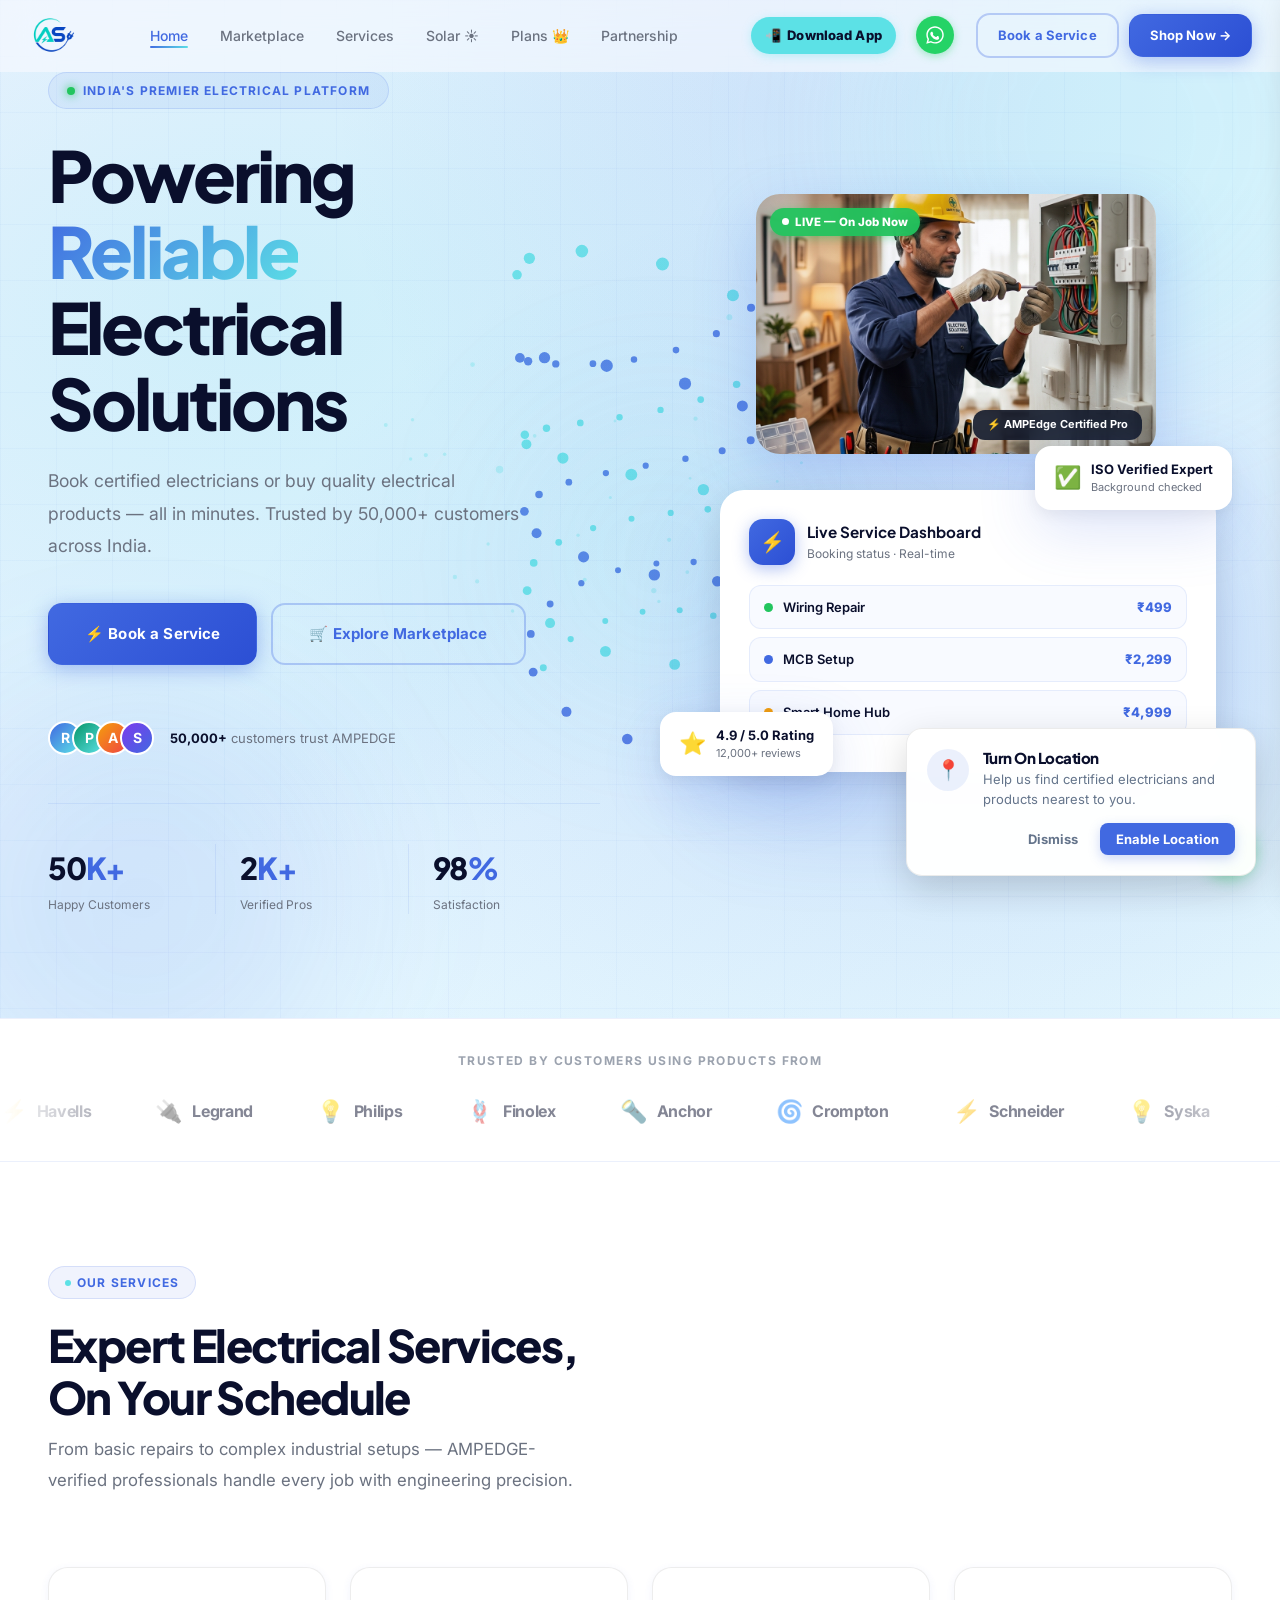
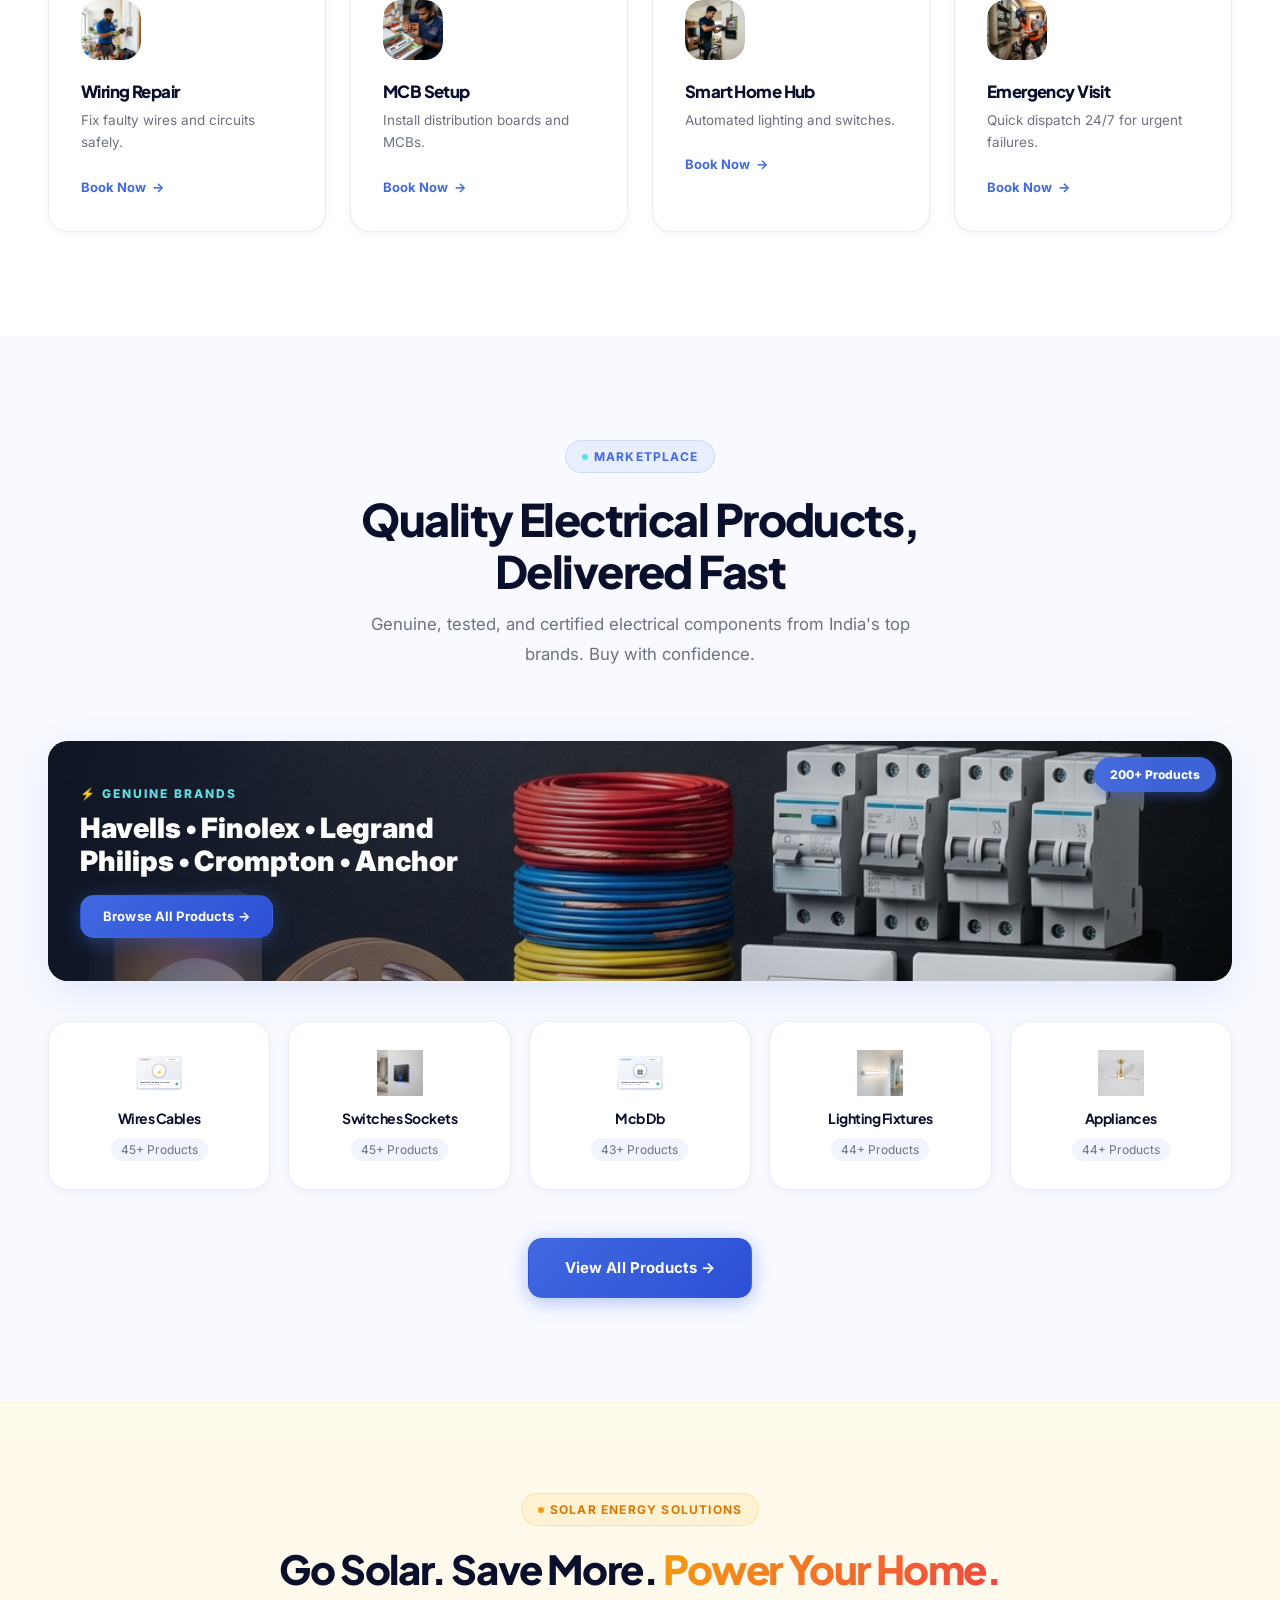
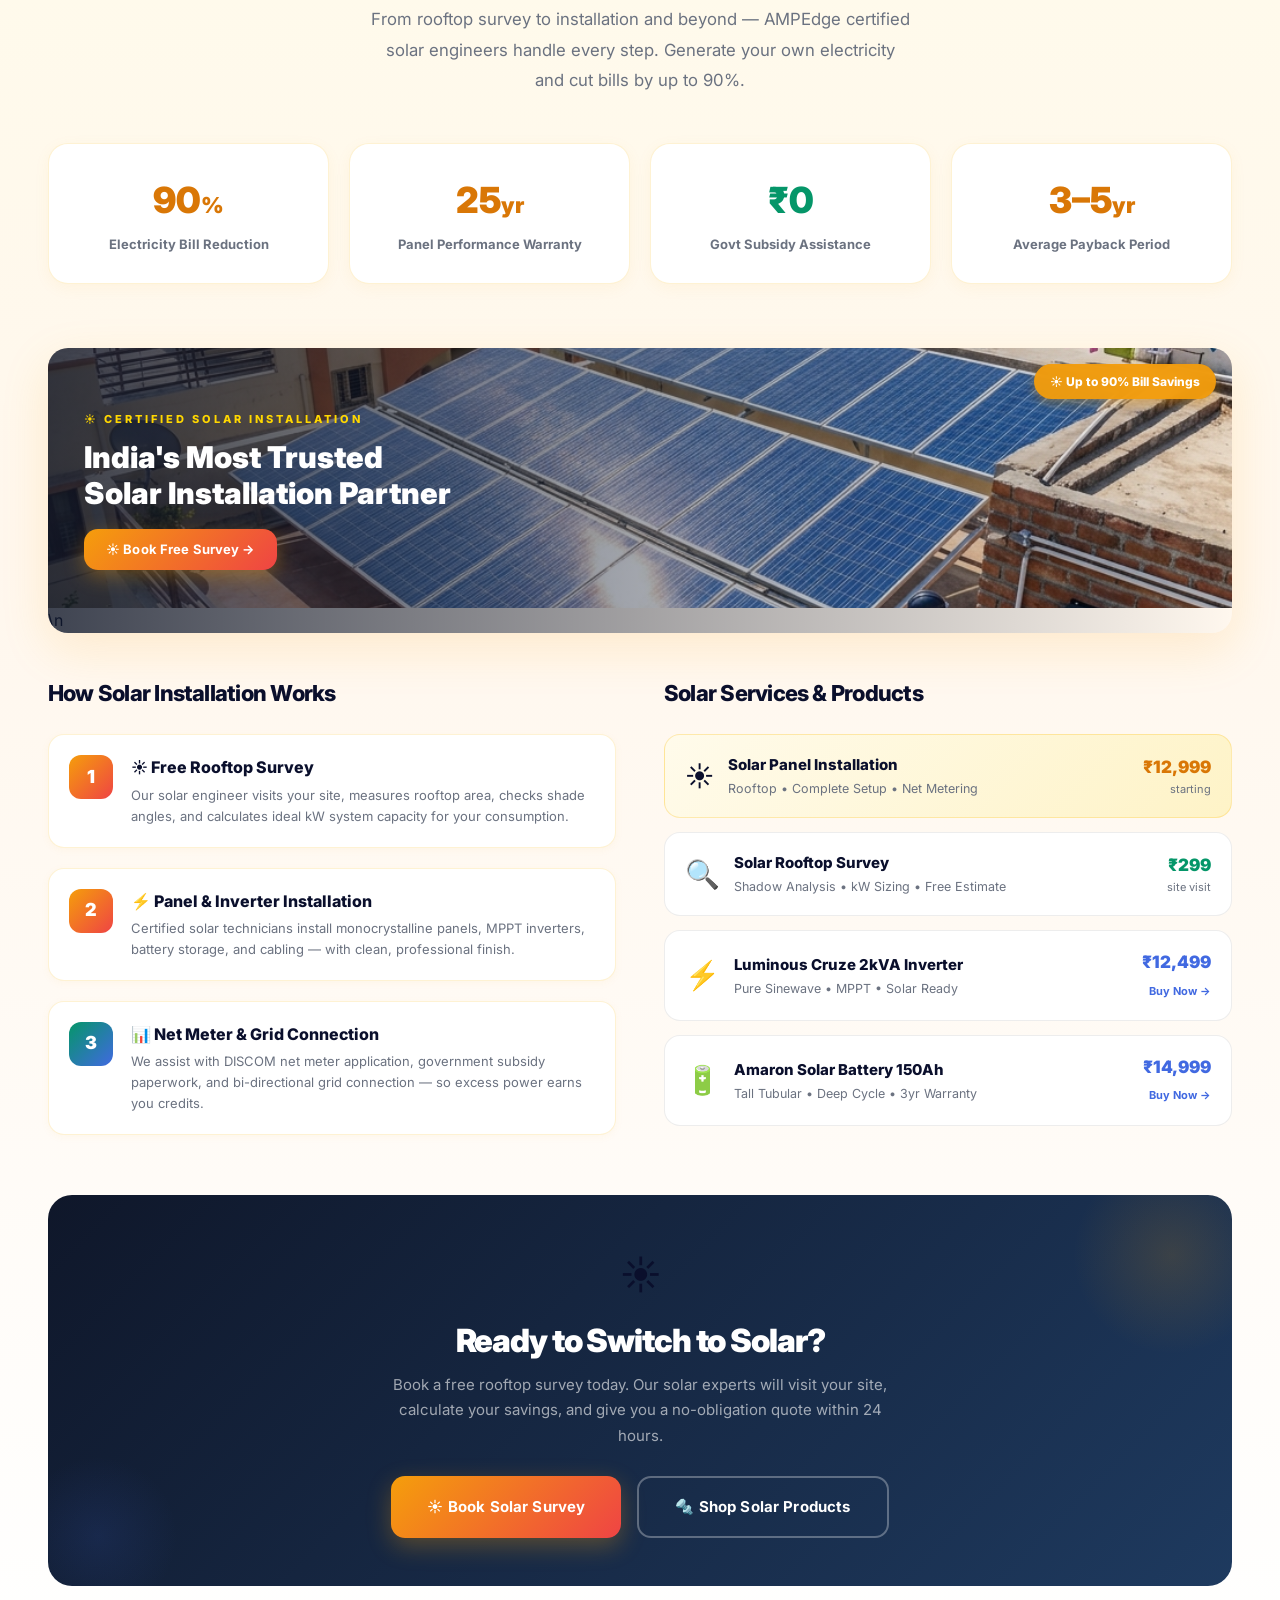
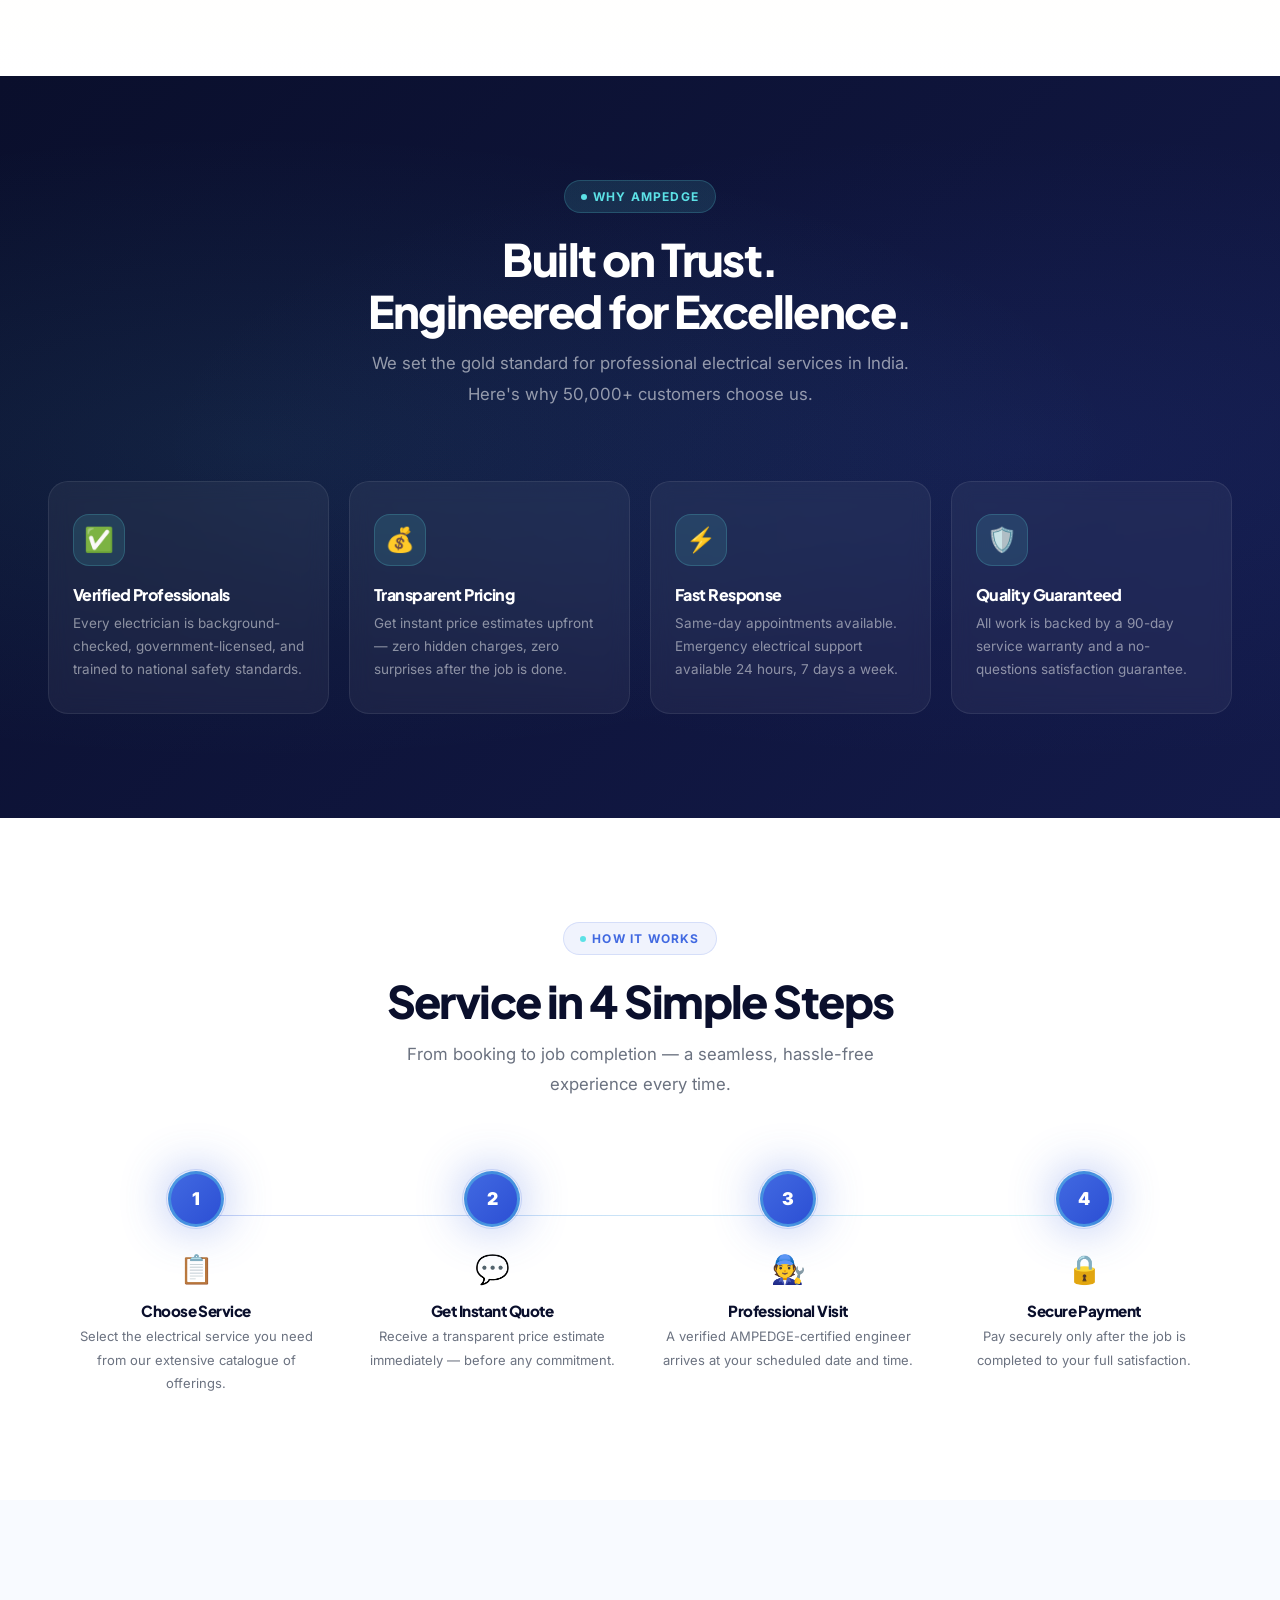
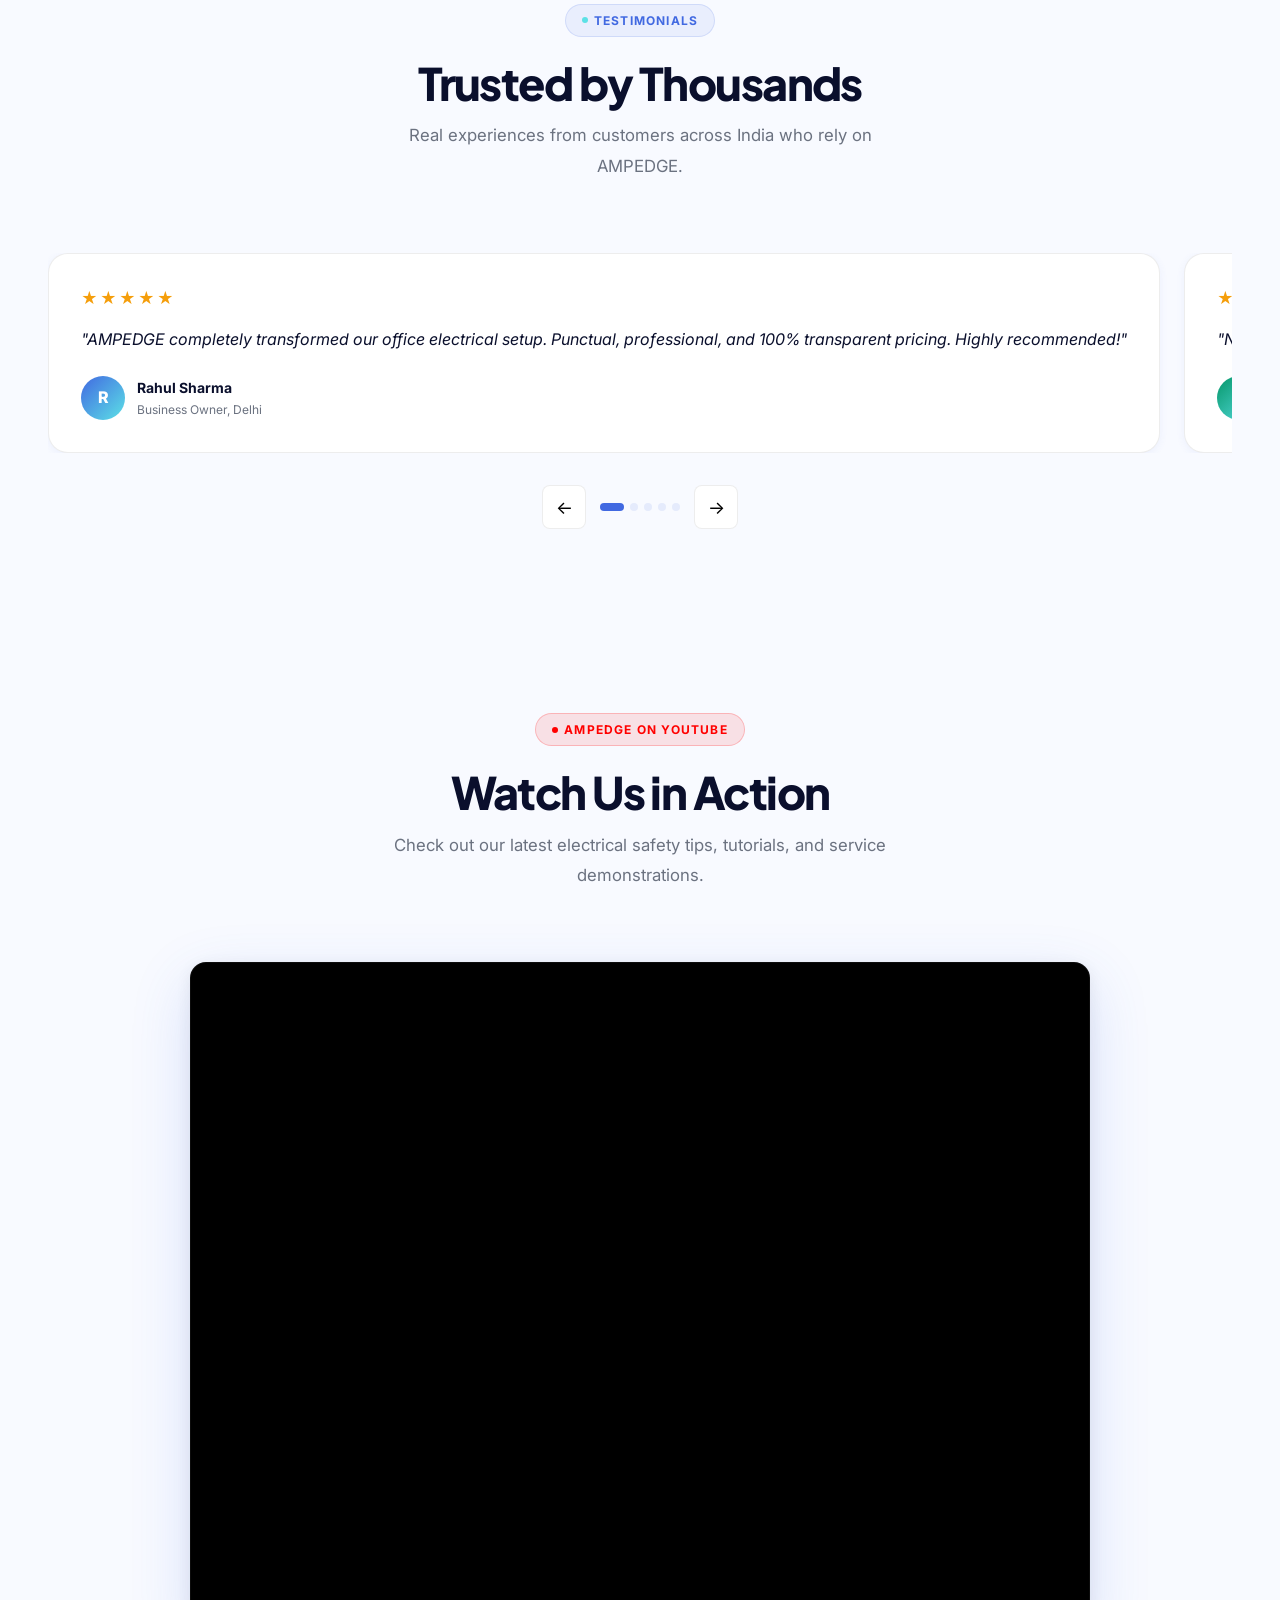
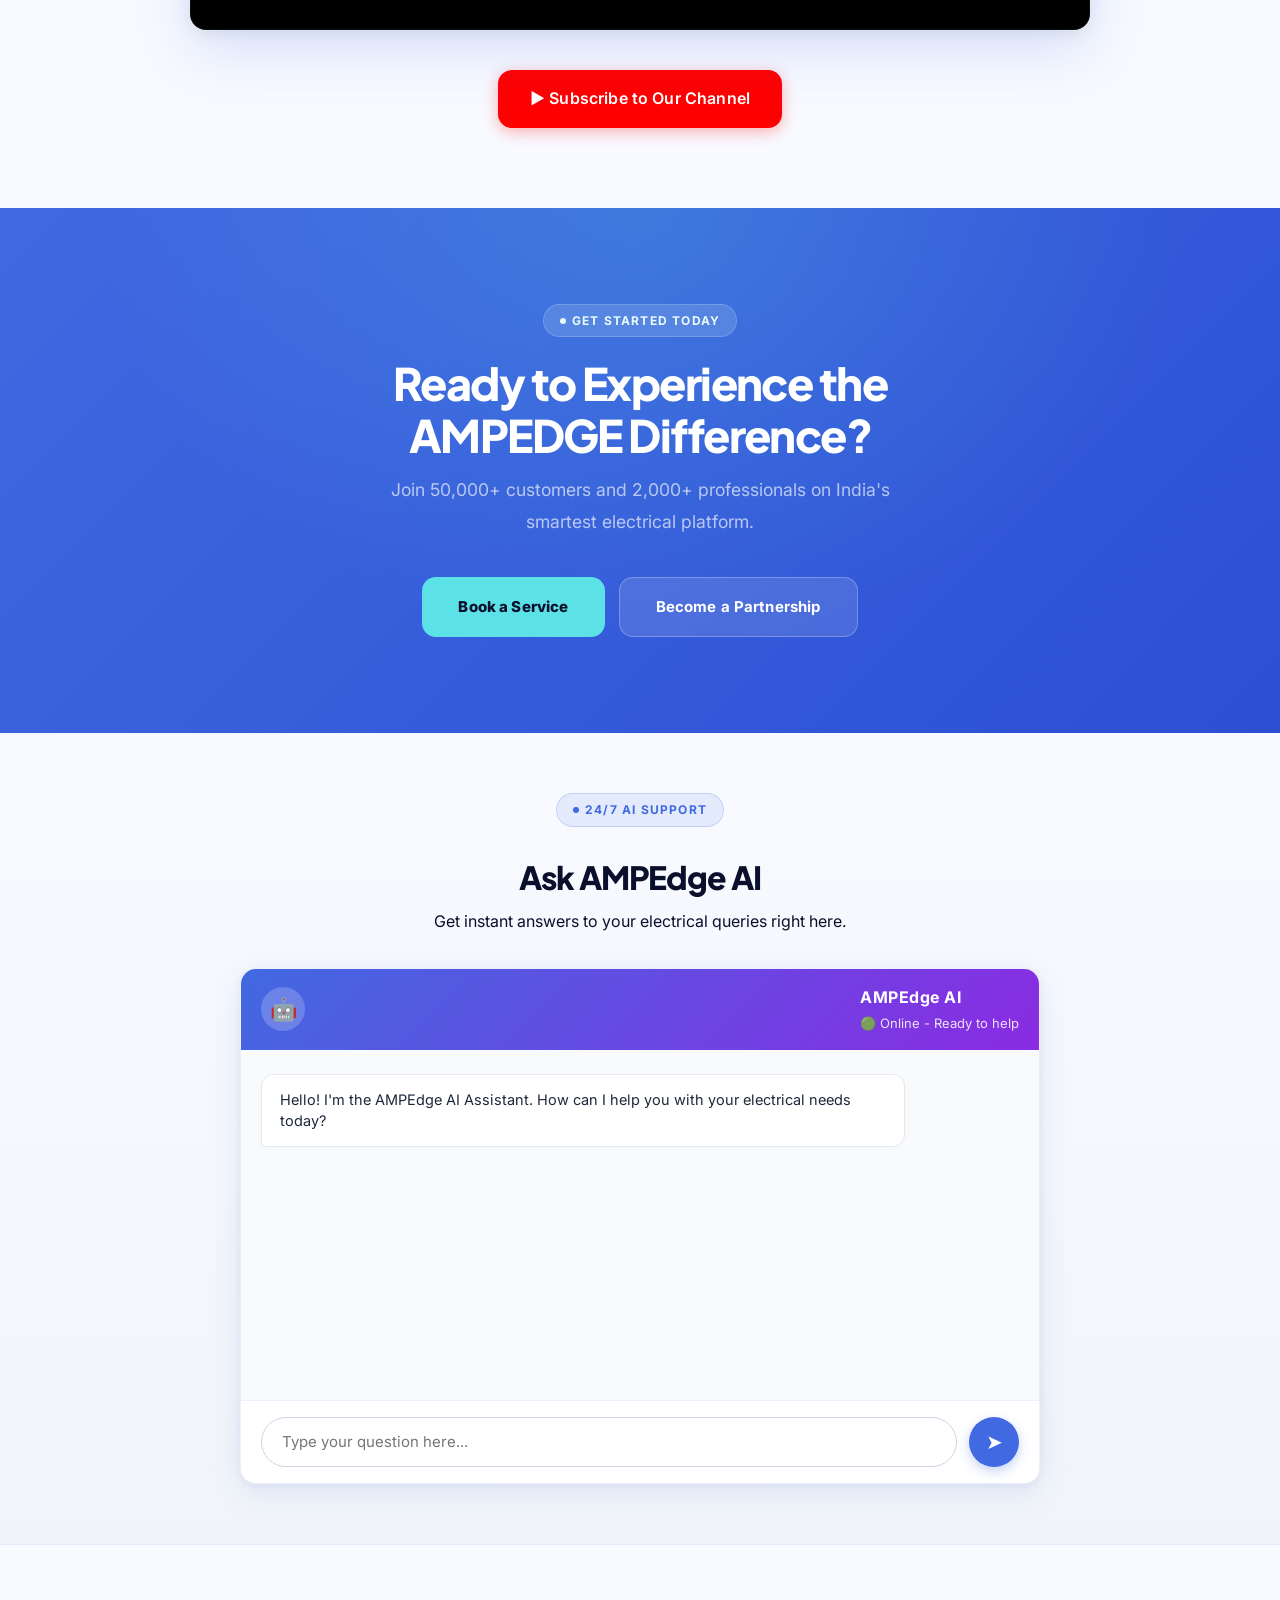
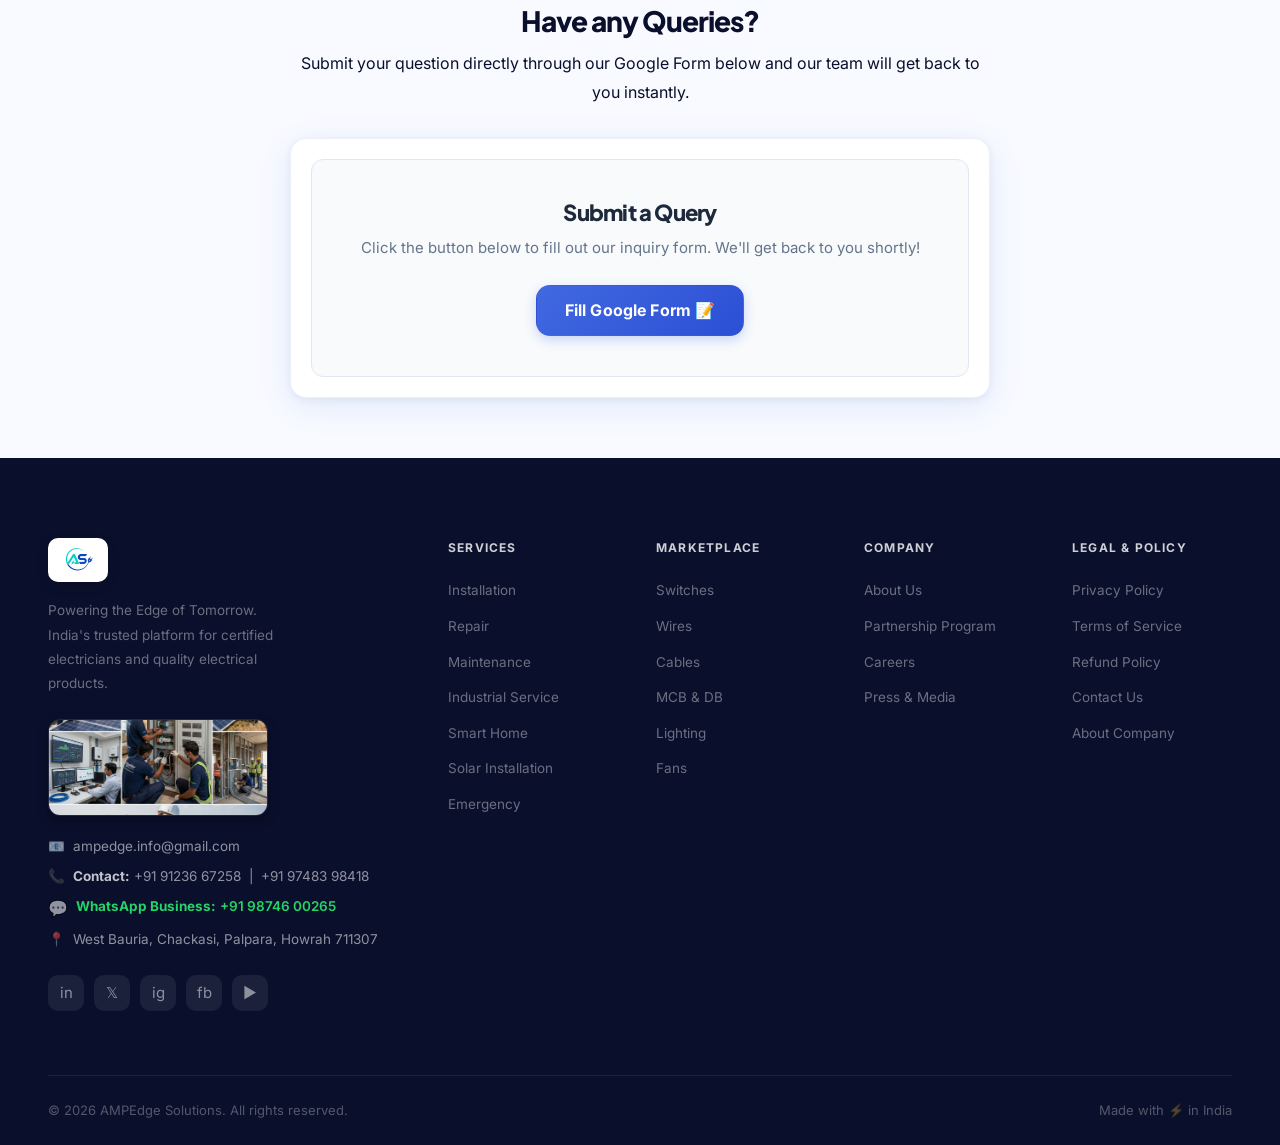
==== commit 74dd8e9b: "feat: Add prominent Download App button in navbar across all pages and interactive app download moda" ====
--- a/index.html
+++ b/index.html
@@ -406,6 +406,7 @@
     <li><a href="partner.html">Partnership</a></li>
   </ul>
   <div class="nav-right" style="display:flex;align-items:center;">
+    <a href="javascript:void(0)" onclick="openDownloadAppModal()" class="btn btn-cyan btn-sm" style="margin-right:10px; font-weight:800; padding:8px 14px; border-radius:20px; box-shadow:0 2px 10px rgba(92,225,230,0.35); display:inline-flex; align-items:center; gap:6px;"><span>📲</span> Download App</a>
     <a href="https://wa.me/919874600265" target="_blank" style="margin-right:12px;display:flex;align-items:center;justify-content:center;width:38px;height:38px;background:#25d366;border-radius:50%;color:#fff;transition:transform 0.2s;box-shadow:0 2px 8px rgba(37,211,102,0.4)" onmouseover="this.style.transform='scale(1.08)'" onmouseout="this.style.transform='scale(1)'" aria-label="WhatsApp">
       <svg xmlns="http://www.w3.org/2000/svg" viewBox="0 0 448 512" width="20" height="20" fill="#fff"><path d="M380.9 97.1C339 55.1 283.2 32 223.9 32c-122.4 0-222 99.6-222 222 0 39.1 10.2 77.3 29.6 111L0 480l117.7-30.9c32.4 17.7 68.9 27 106.1 27h.1c122.3 0 224.1-99.6 224.1-222 0-59.3-25.2-115-67.1-157zm-157 341.6c-33.2 0-65.7-8.9-94-25.7l-6.7-4-69.8 18.3L72 359.2l-4.4-7c-18.5-29.4-28.2-63.3-28.2-98.2 0-101.7 82.8-184.5 184.6-184.5 49.3 0 95.6 19.2 130.4 54.1 34.8 34.9 56.2 81.2 56.1 130.5 0 101.8-84.9 184.6-186.6 184.6zm101.2-138.2c-5.5-2.8-32.8-16.2-37.9-18-5.1-1.9-8.8-2.8-12.5 2.8-3.7 5.6-14.3 18-17.6 21.8-3.2 3.7-6.5 4.2-12 1.4-32.6-16.3-54-29.1-75.5-66-2.1-3.6 2.1-3.2 7.6-14.1 1.4-2.8 2.8-5.2 1.4-7.6-1.4-2.3-12.5-30.1-17.1-41.2-4.5-10.8-9.1-9.3-12.5-9.5-3.2-.2-6.9-.2-10.6-.2-3.7 0-9.7 1.4-14.8 6.9-5.1 5.6-19.4 19-19.4 46.3 0 27.3 19.9 53.7 22.6 57.4 2.8 3.7 39.1 59.7 94.8 83.8 35.2 15.2 49 16.5 66.6 13.9 10.7-1.6 32.8-13.4 37.4-26.4 4.6-13 4.6-24.1 3.2-26.4-1.3-2.5-5-3.9-10.5-6.6z"/></svg>
     </a>
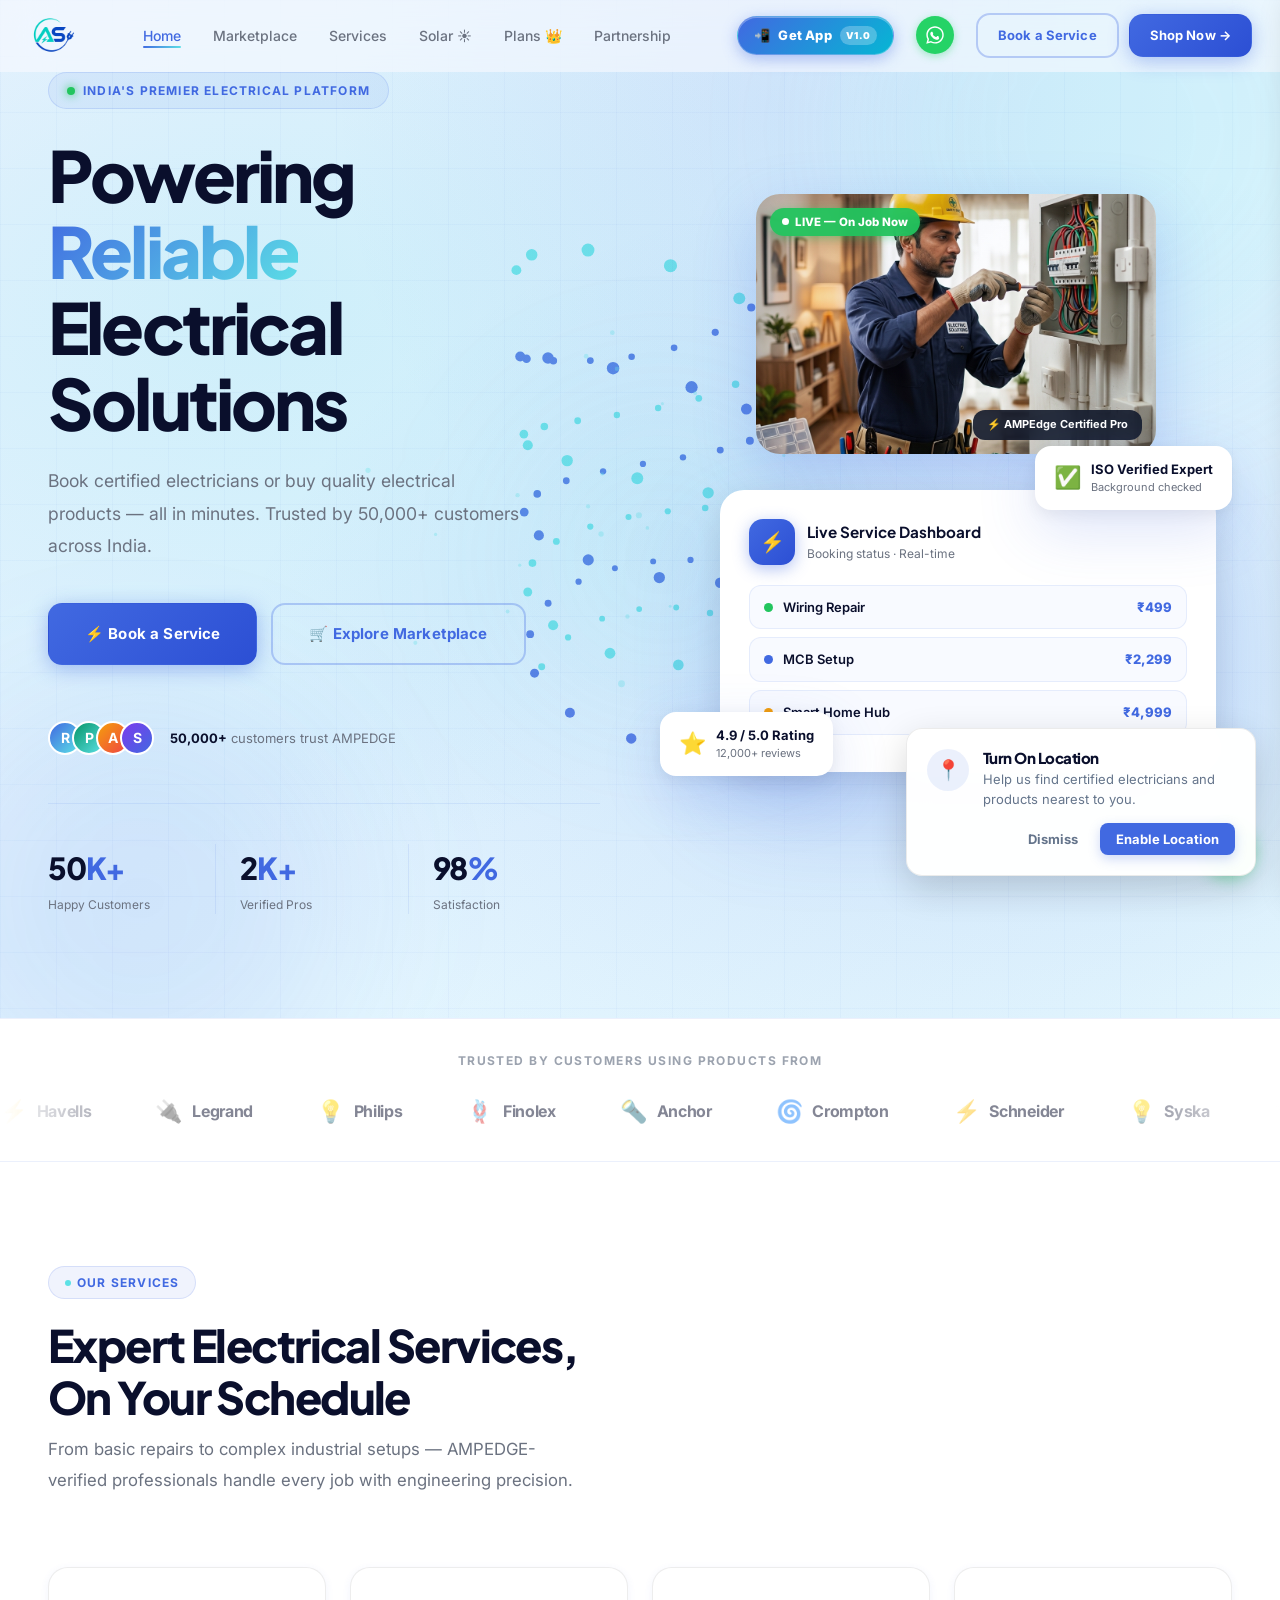
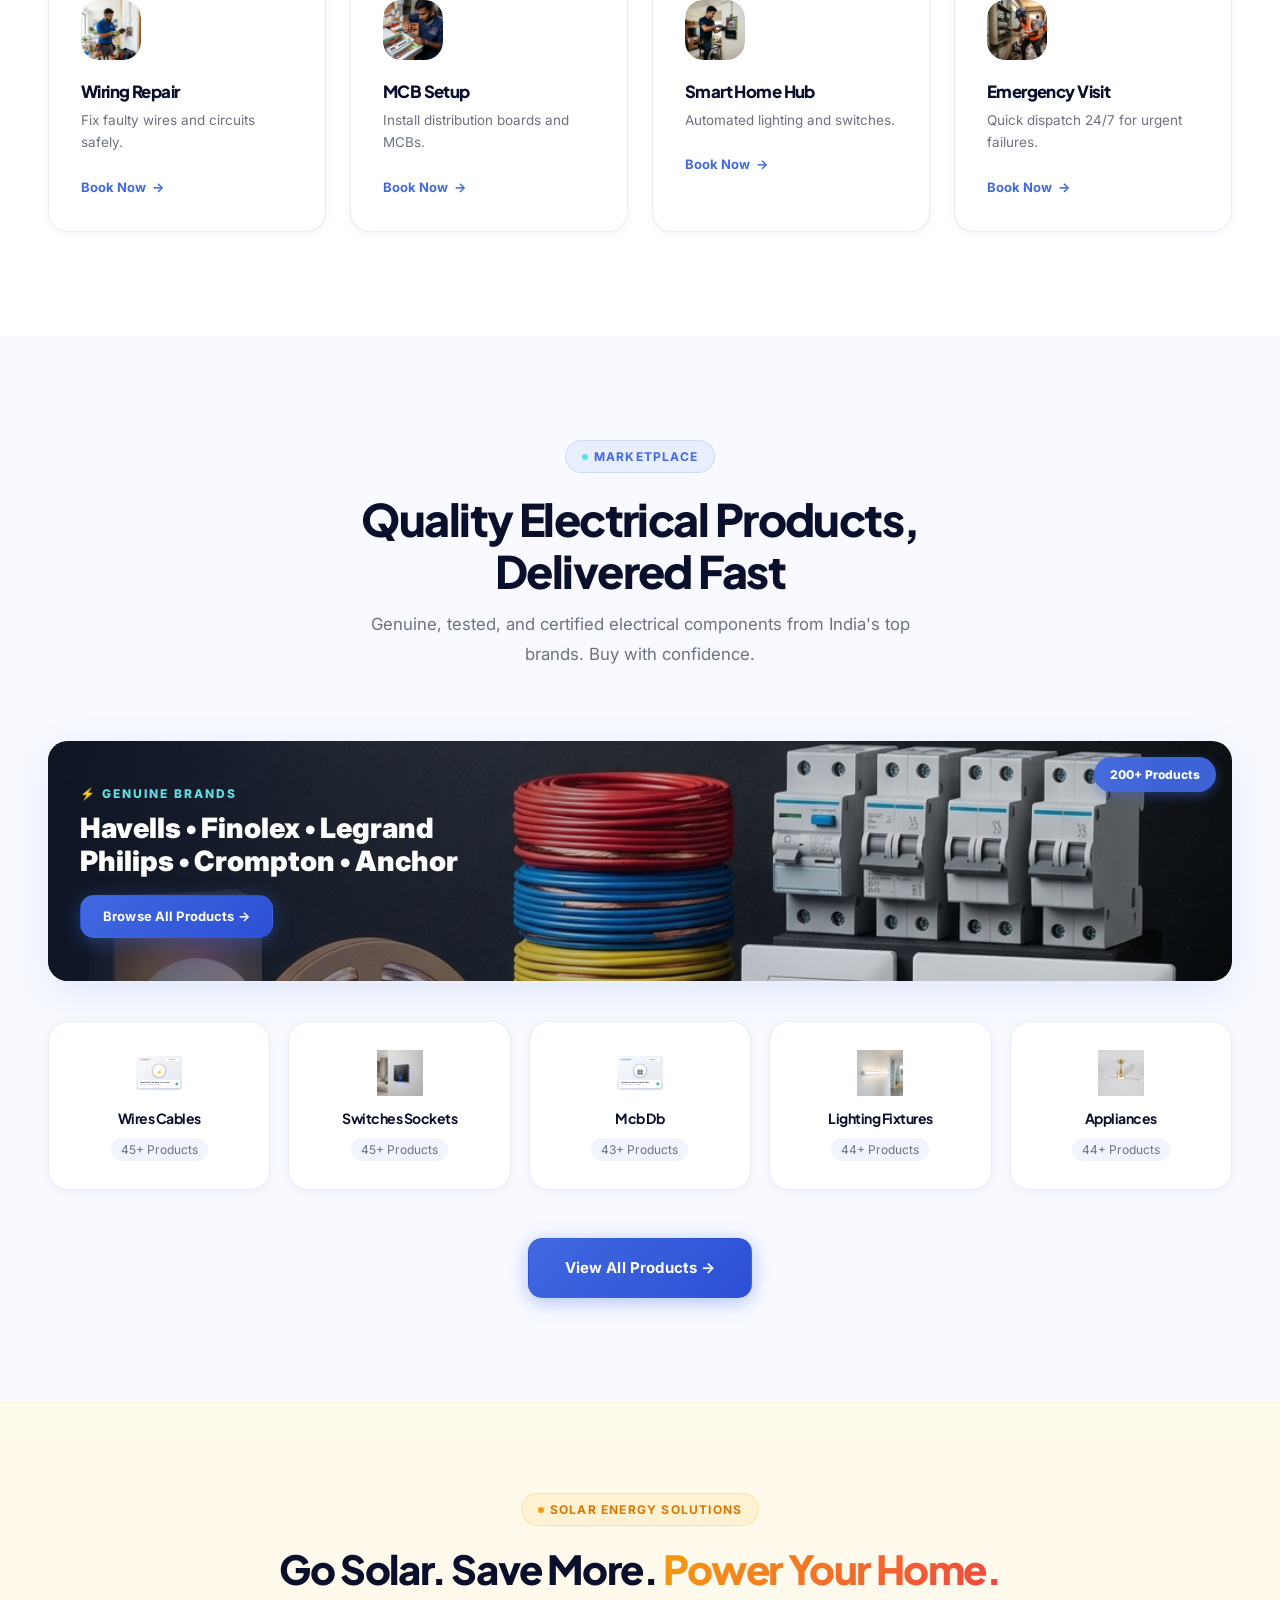
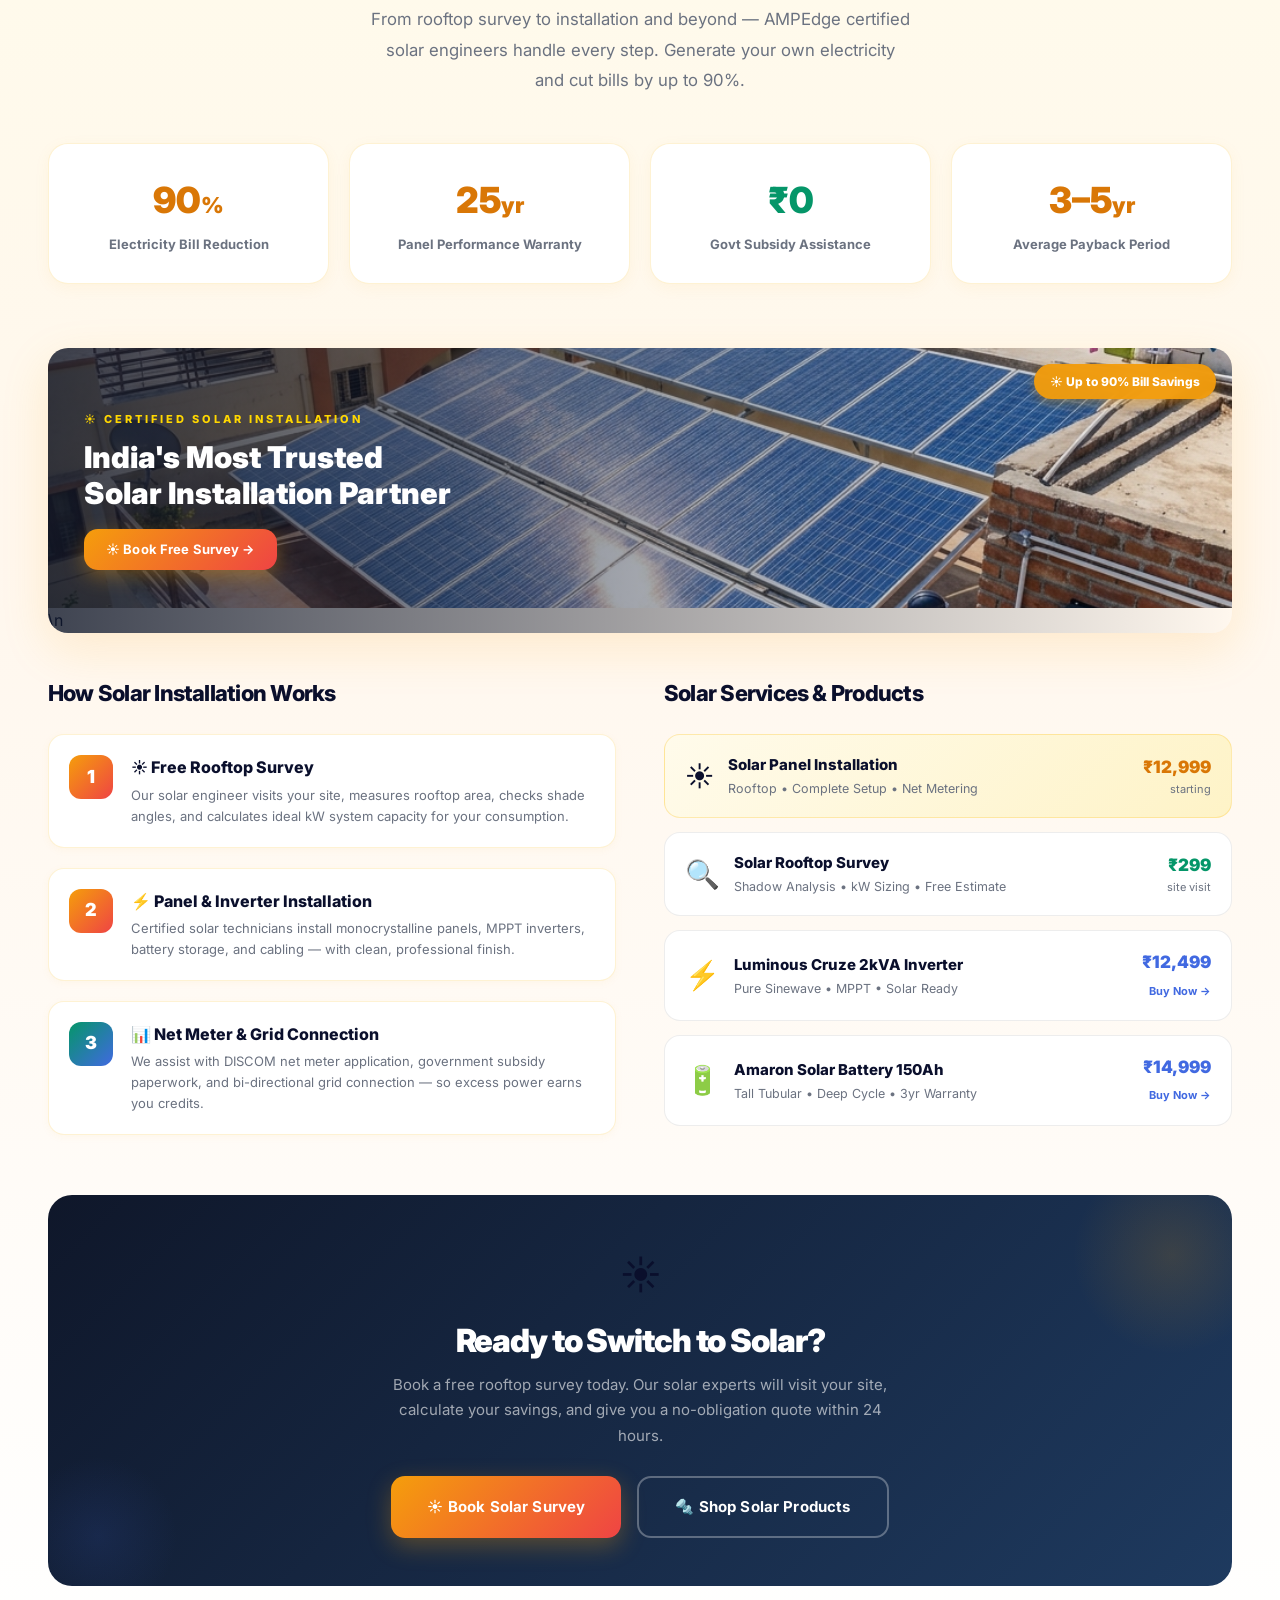
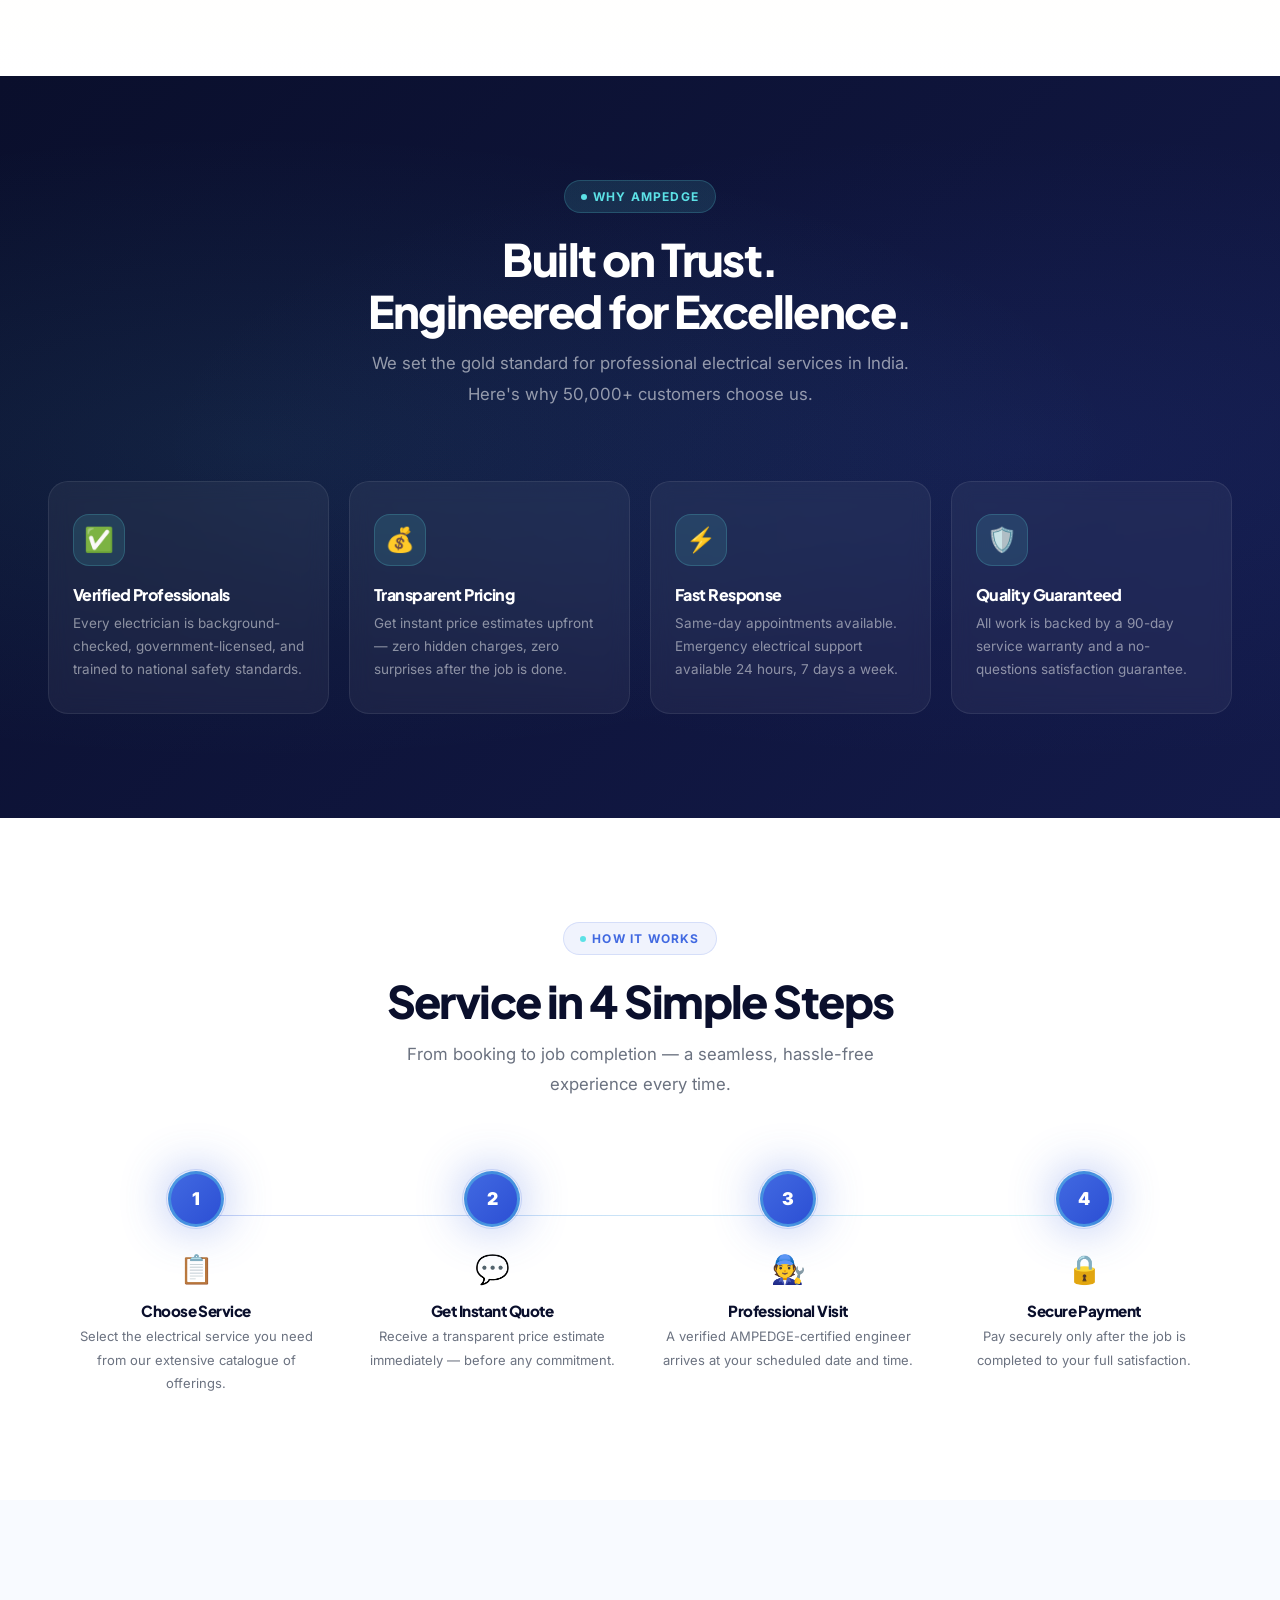
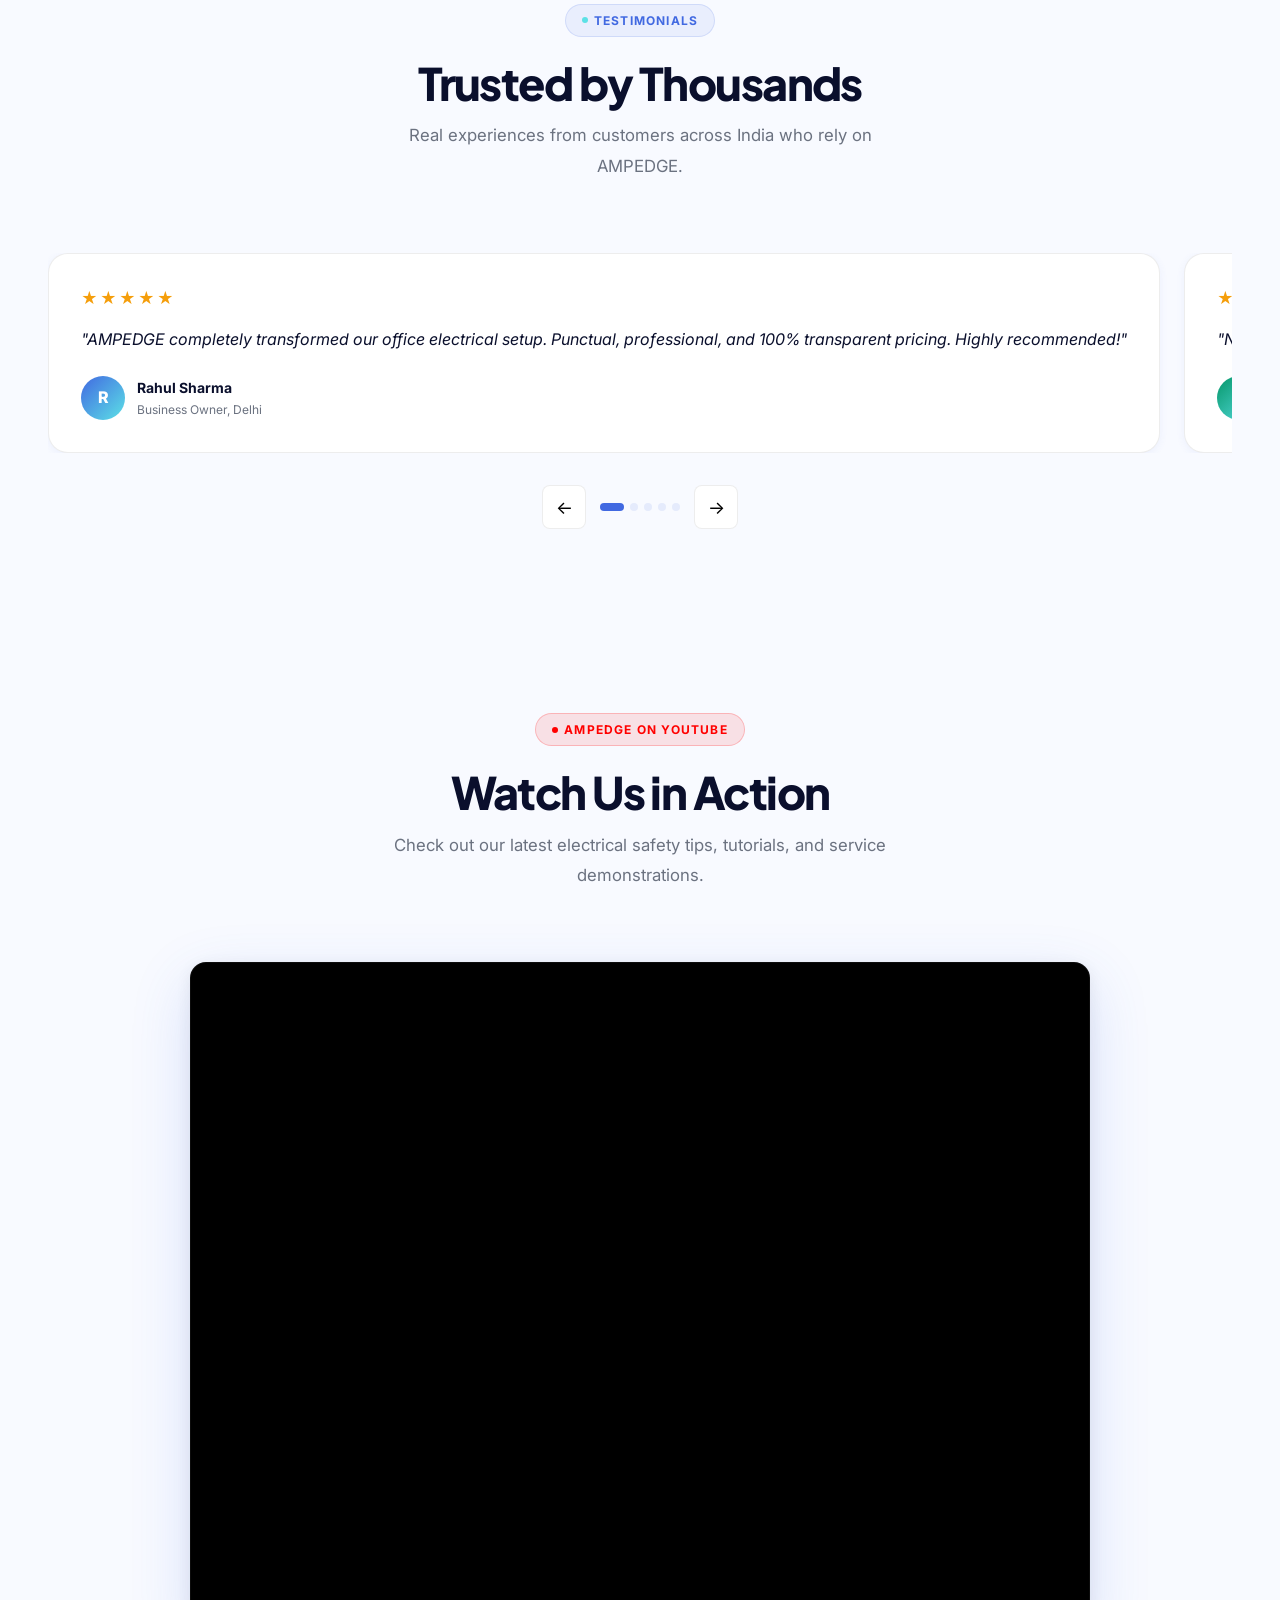
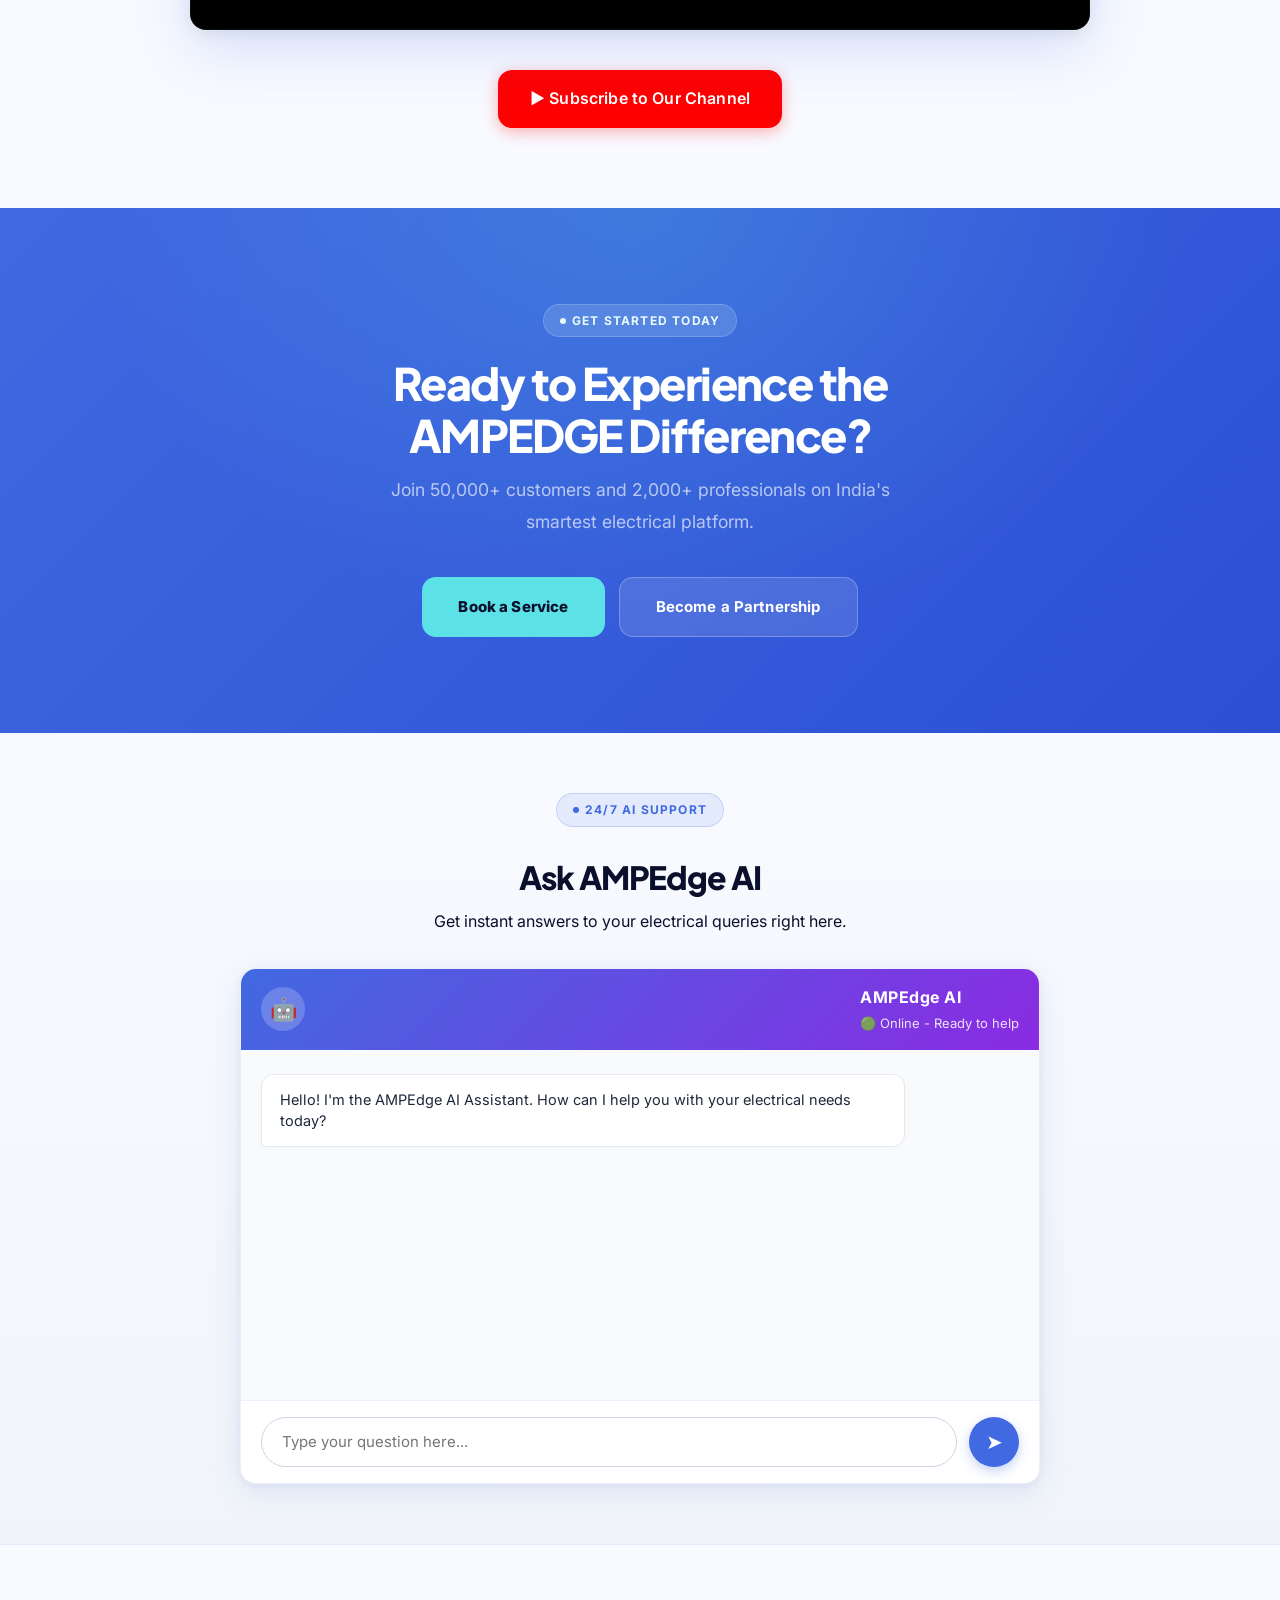
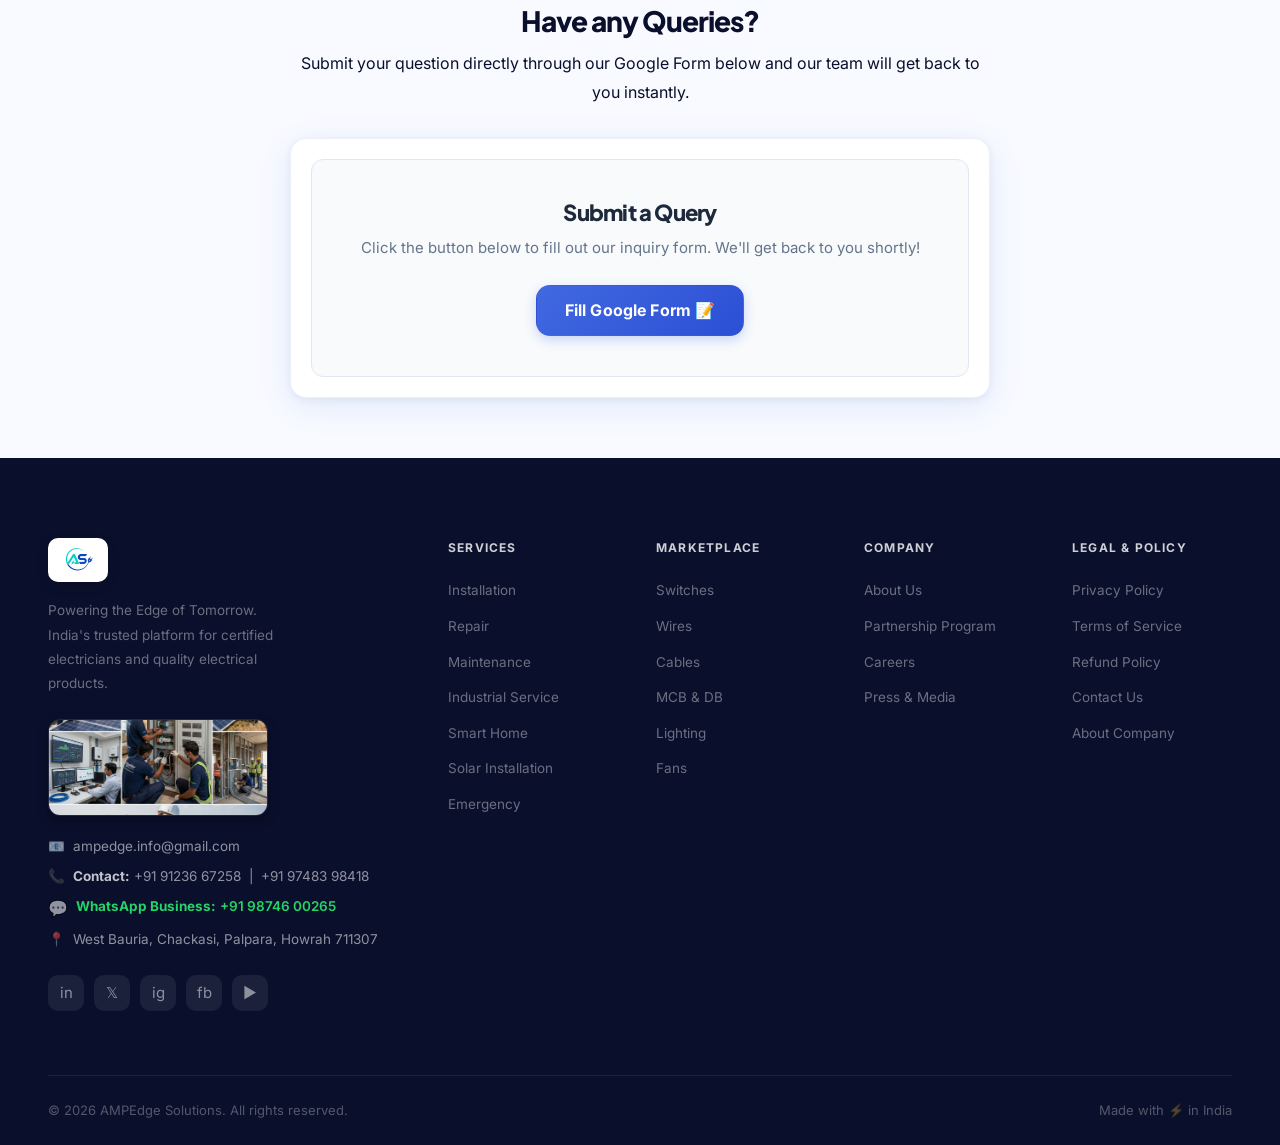
==== commit dd0724a9: "feat: Upgrade Download App button with custom gradient pill and redesigned high-end modal with QR, G" ====
--- a/index.html
+++ b/index.html
@@ -406,7 +406,7 @@
     <li><a href="partner.html">Partnership</a></li>
   </ul>
   <div class="nav-right" style="display:flex;align-items:center;">
-    <a href="javascript:void(0)" onclick="openDownloadAppModal()" class="btn btn-cyan btn-sm" style="margin-right:10px; font-weight:800; padding:8px 14px; border-radius:20px; box-shadow:0 2px 10px rgba(92,225,230,0.35); display:inline-flex; align-items:center; gap:6px;"><span>📲</span> Download App</a>
+    <a href="javascript:void(0)" onclick="openDownloadAppModal()" class="btn-app-download" style="margin-right:12px; text-decoration:none; display:inline-flex; align-items:center; gap:8px; padding:8px 16px; border-radius:30px; background:linear-gradient(135deg, #4169E1 0%, #06b6d4 100%); color:#ffffff; font-weight:800; font-size:13px; letter-spacing:0.2px; box-shadow:0 4px 15px rgba(65,105,225,0.4), inset 0 1px 0 rgba(255,255,255,0.3); transition:all 0.25s ease; border:1px solid rgba(255,255,255,0.25); cursor:pointer;" onmouseover="this.style.transform=\'translateY(-2px) scale(1.03)\'; this.style.boxShadow=\'0 8px 25px rgba(6,182,212,0.5)\'" onmouseout="this.style.transform=\'translateY(0) scale(1)\'; this.style.boxShadow=\'0 4px 15px rgba(65,105,225,0.4)\'"><span>📲</span><span>Get App</span><span style="background:rgba(255,255,255,0.25); font-size:9.5px; padding:2px 6px; border-radius:10px; font-weight:900; letter-spacing:0.5px; text-transform:uppercase;">v1.0</span></a>
     <a href="https://wa.me/919874600265" target="_blank" style="margin-right:12px;display:flex;align-items:center;justify-content:center;width:38px;height:38px;background:#25d366;border-radius:50%;color:#fff;transition:transform 0.2s;box-shadow:0 2px 8px rgba(37,211,102,0.4)" onmouseover="this.style.transform='scale(1.08)'" onmouseout="this.style.transform='scale(1)'" aria-label="WhatsApp">
       <svg xmlns="http://www.w3.org/2000/svg" viewBox="0 0 448 512" width="20" height="20" fill="#fff"><path d="M380.9 97.1C339 55.1 283.2 32 223.9 32c-122.4 0-222 99.6-222 222 0 39.1 10.2 77.3 29.6 111L0 480l117.7-30.9c32.4 17.7 68.9 27 106.1 27h.1c122.3 0 224.1-99.6 224.1-222 0-59.3-25.2-115-67.1-157zm-157 341.6c-33.2 0-65.7-8.9-94-25.7l-6.7-4-69.8 18.3L72 359.2l-4.4-7c-18.5-29.4-28.2-63.3-28.2-98.2 0-101.7 82.8-184.5 184.6-184.5 49.3 0 95.6 19.2 130.4 54.1 34.8 34.9 56.2 81.2 56.1 130.5 0 101.8-84.9 184.6-186.6 184.6zm101.2-138.2c-5.5-2.8-32.8-16.2-37.9-18-5.1-1.9-8.8-2.8-12.5 2.8-3.7 5.6-14.3 18-17.6 21.8-3.2 3.7-6.5 4.2-12 1.4-32.6-16.3-54-29.1-75.5-66-2.1-3.6 2.1-3.2 7.6-14.1 1.4-2.8 2.8-5.2 1.4-7.6-1.4-2.3-12.5-30.1-17.1-41.2-4.5-10.8-9.1-9.3-12.5-9.5-3.2-.2-6.9-.2-10.6-.2-3.7 0-9.7 1.4-14.8 6.9-5.1 5.6-19.4 19-19.4 46.3 0 27.3 19.9 53.7 22.6 57.4 2.8 3.7 39.1 59.7 94.8 83.8 35.2 15.2 49 16.5 66.6 13.9 10.7-1.6 32.8-13.4 37.4-26.4 4.6-13 4.6-24.1 3.2-26.4-1.3-2.5-5-3.9-10.5-6.6z"/></svg>
     </a>
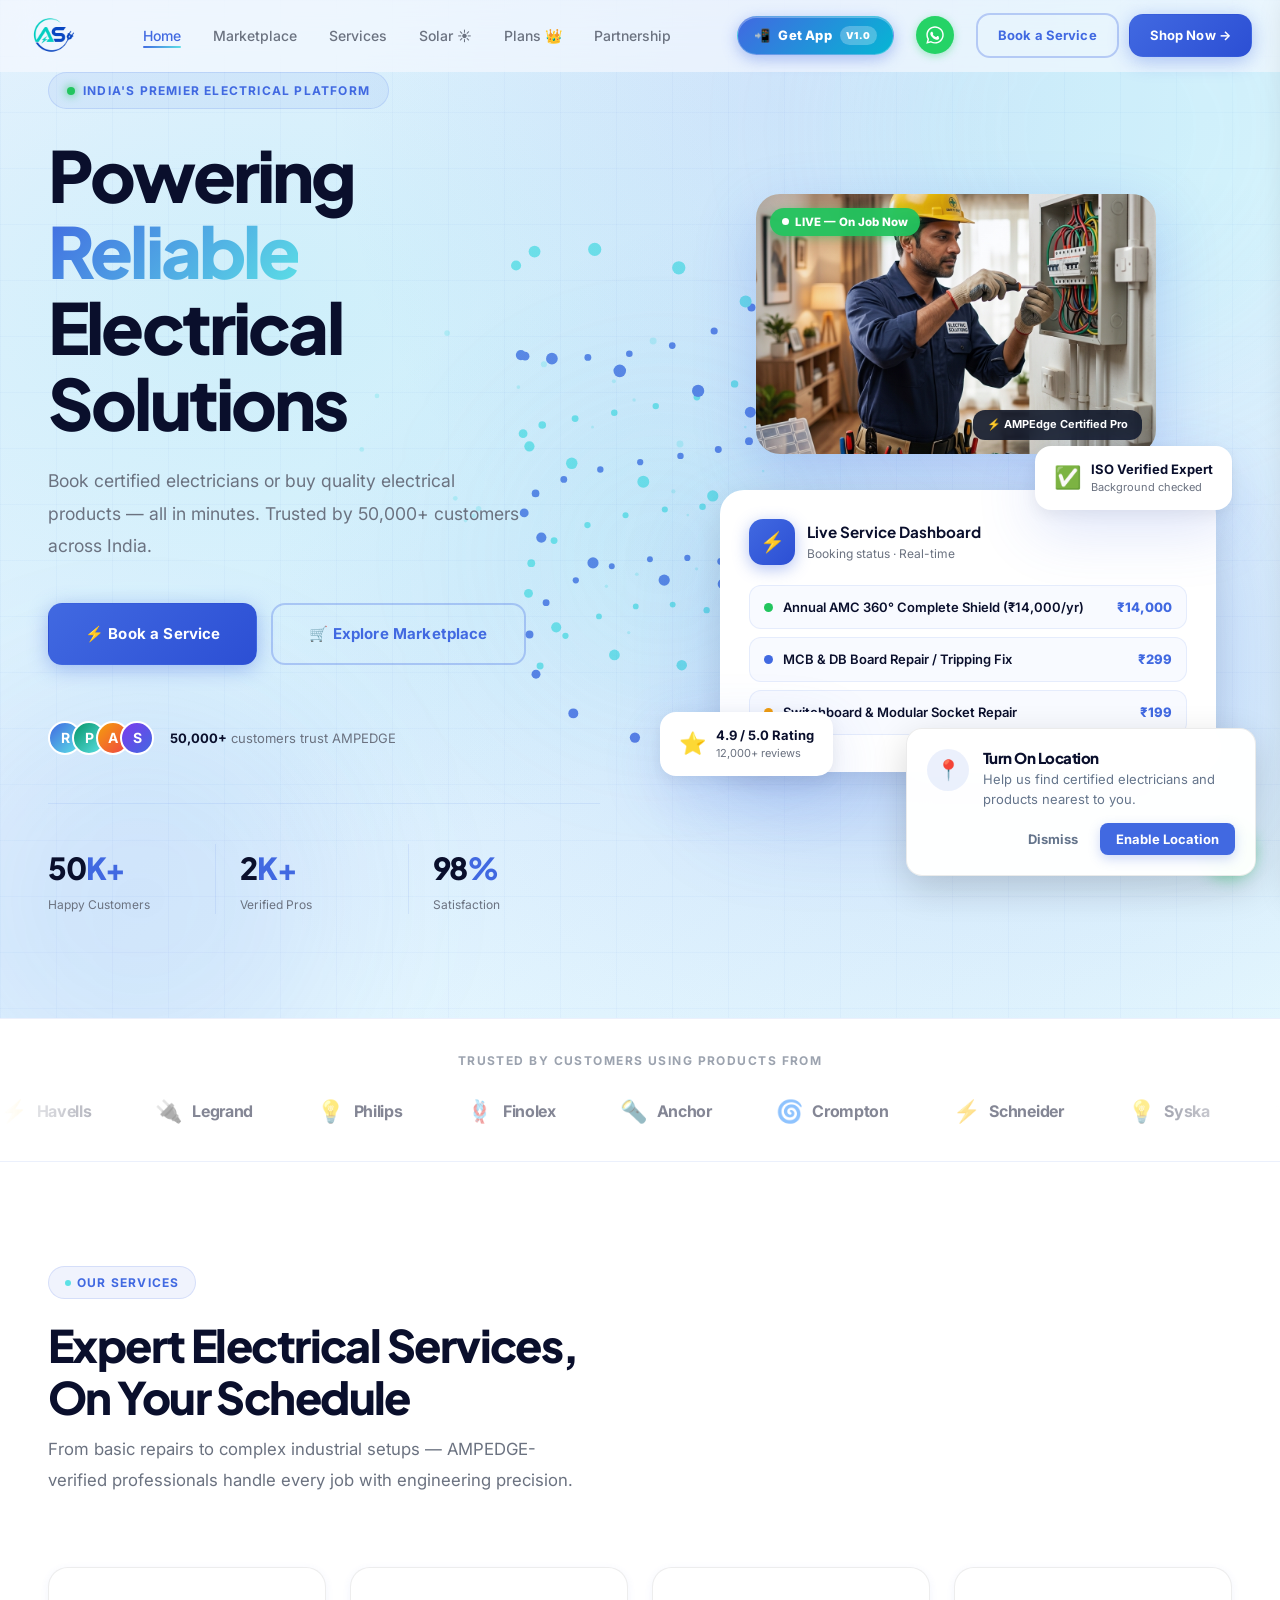
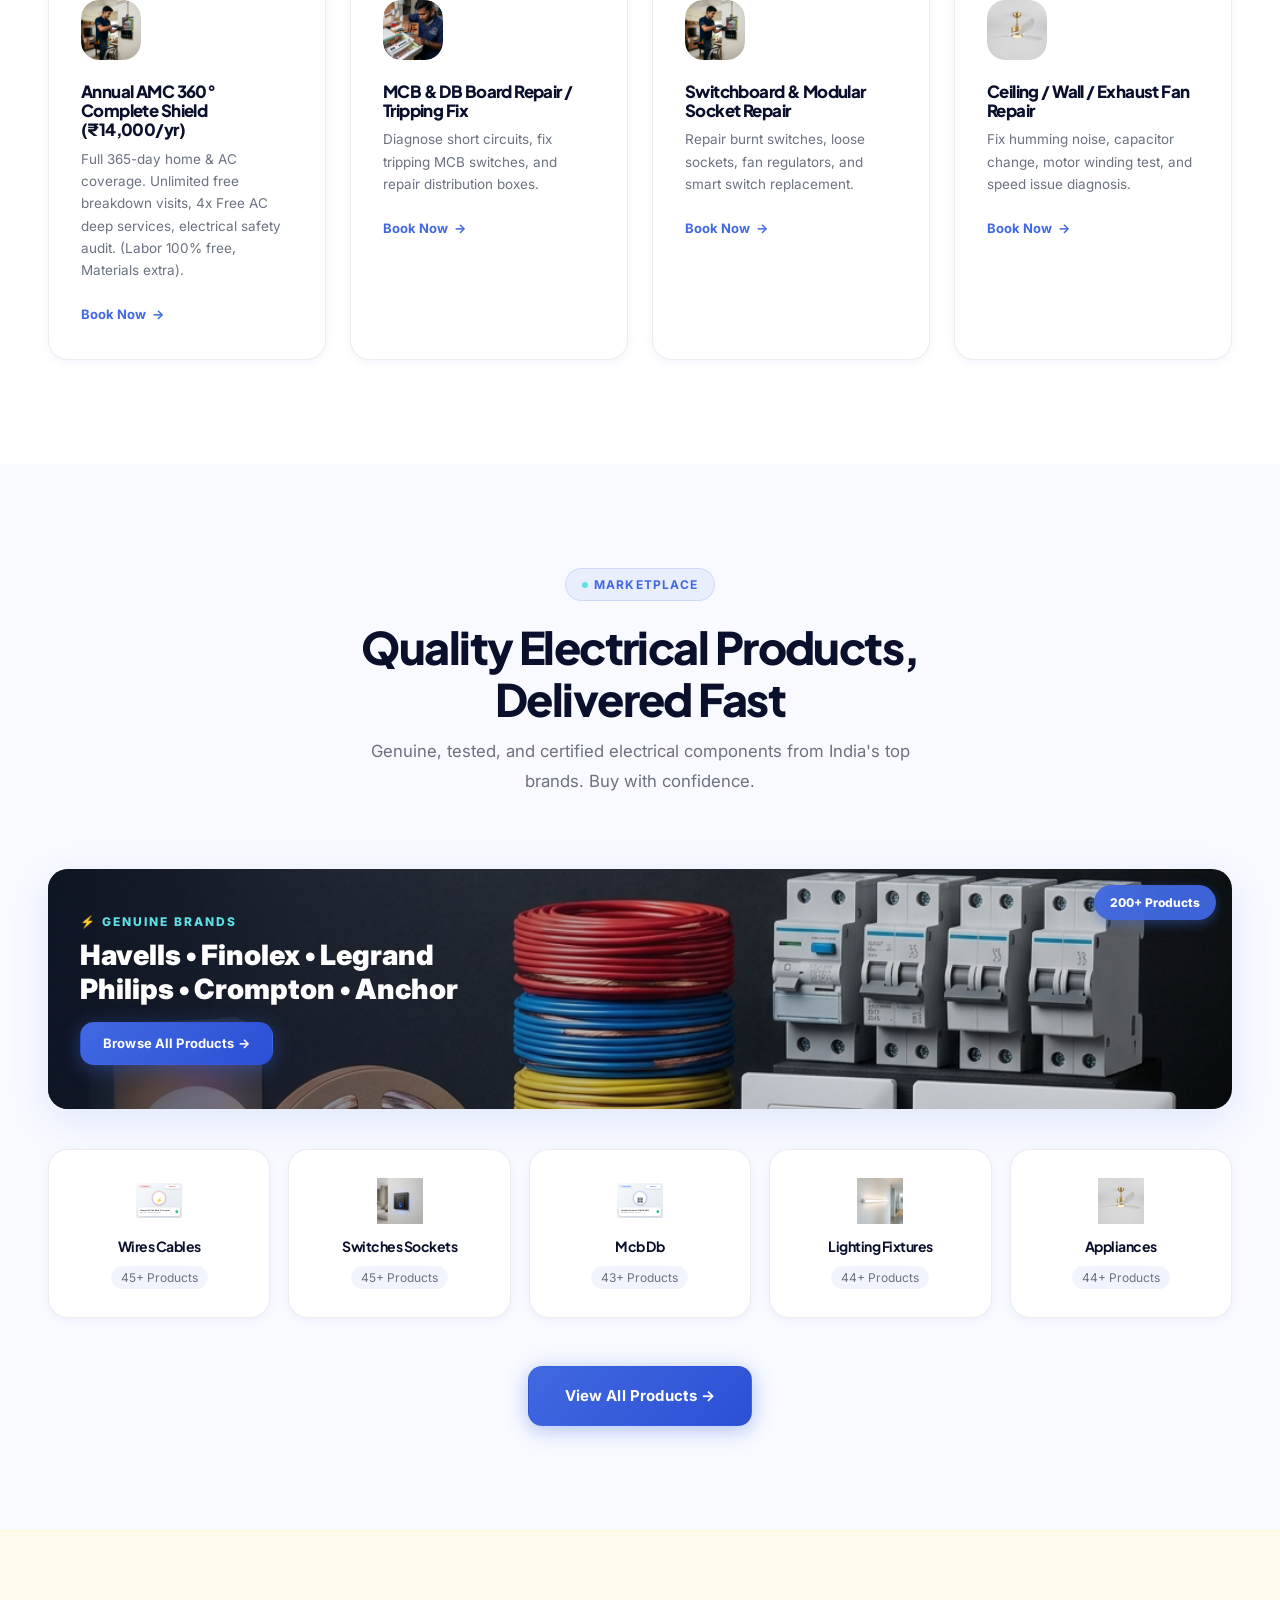
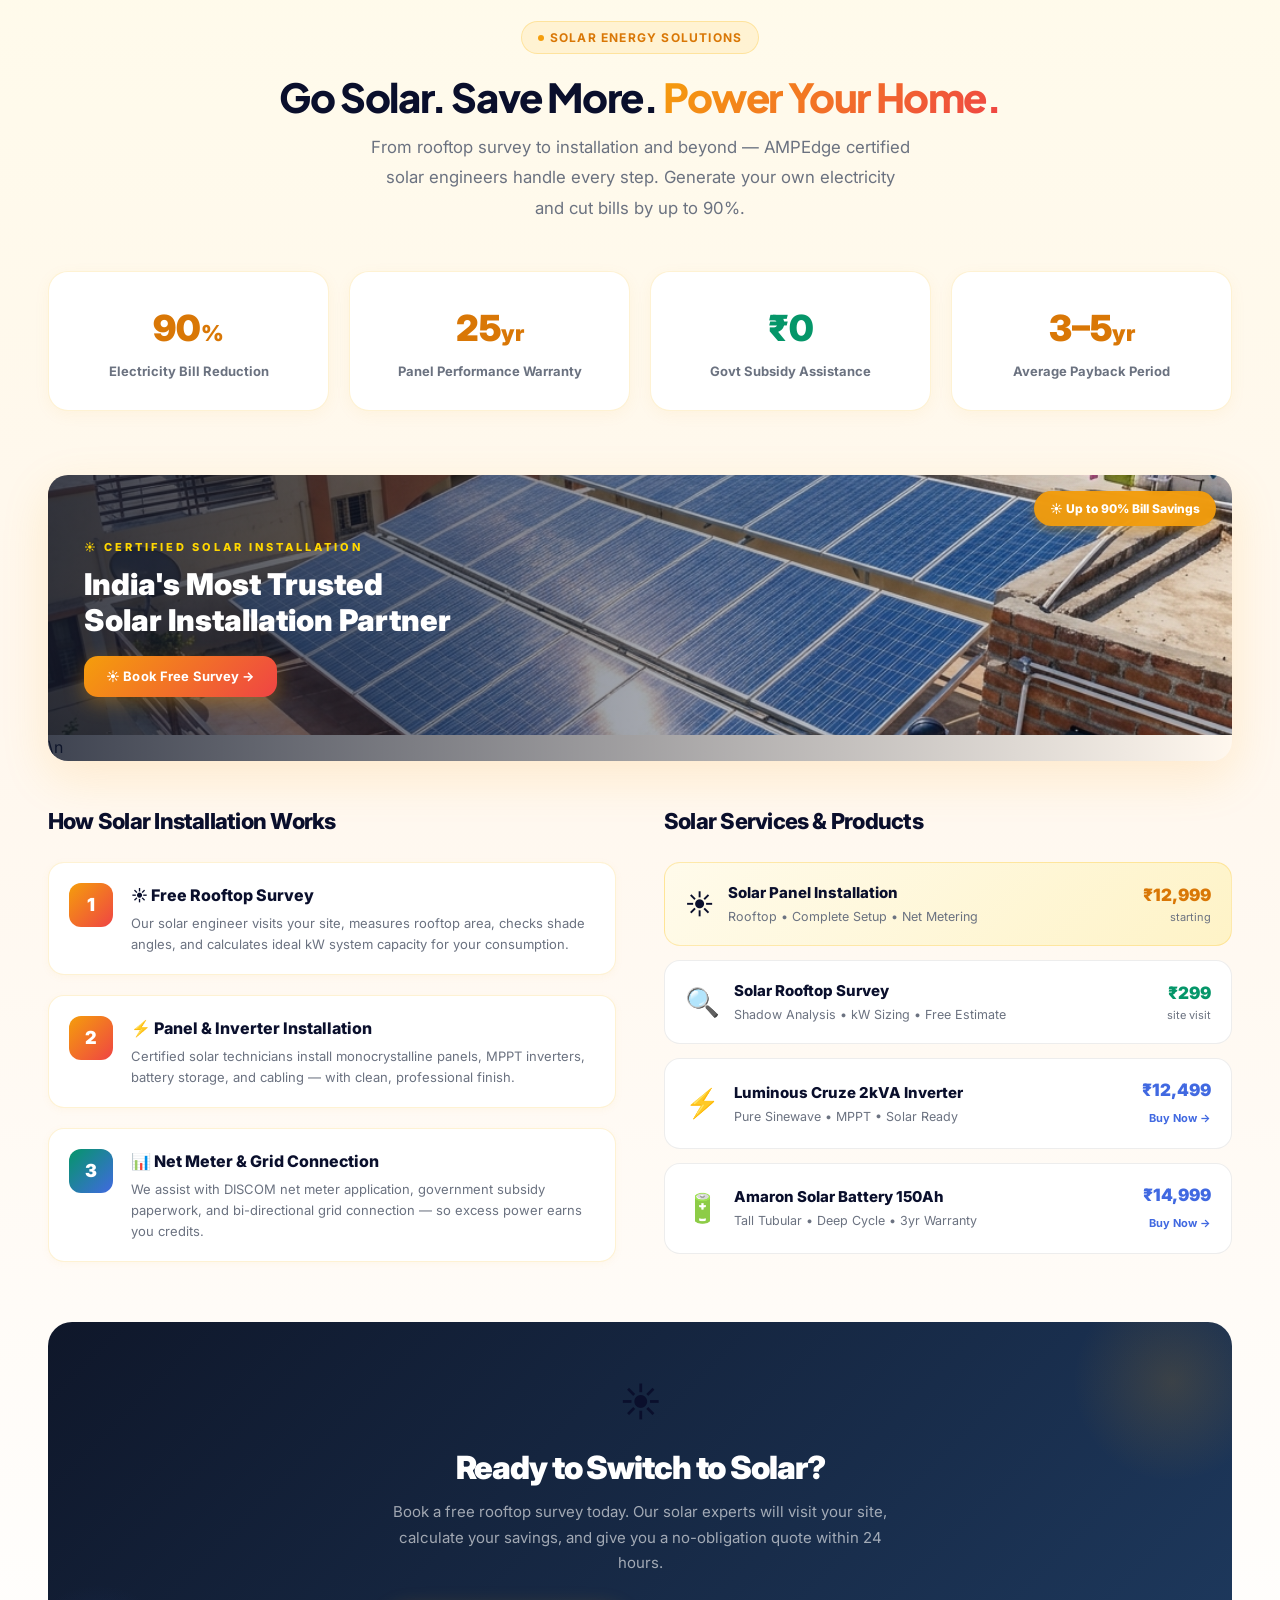
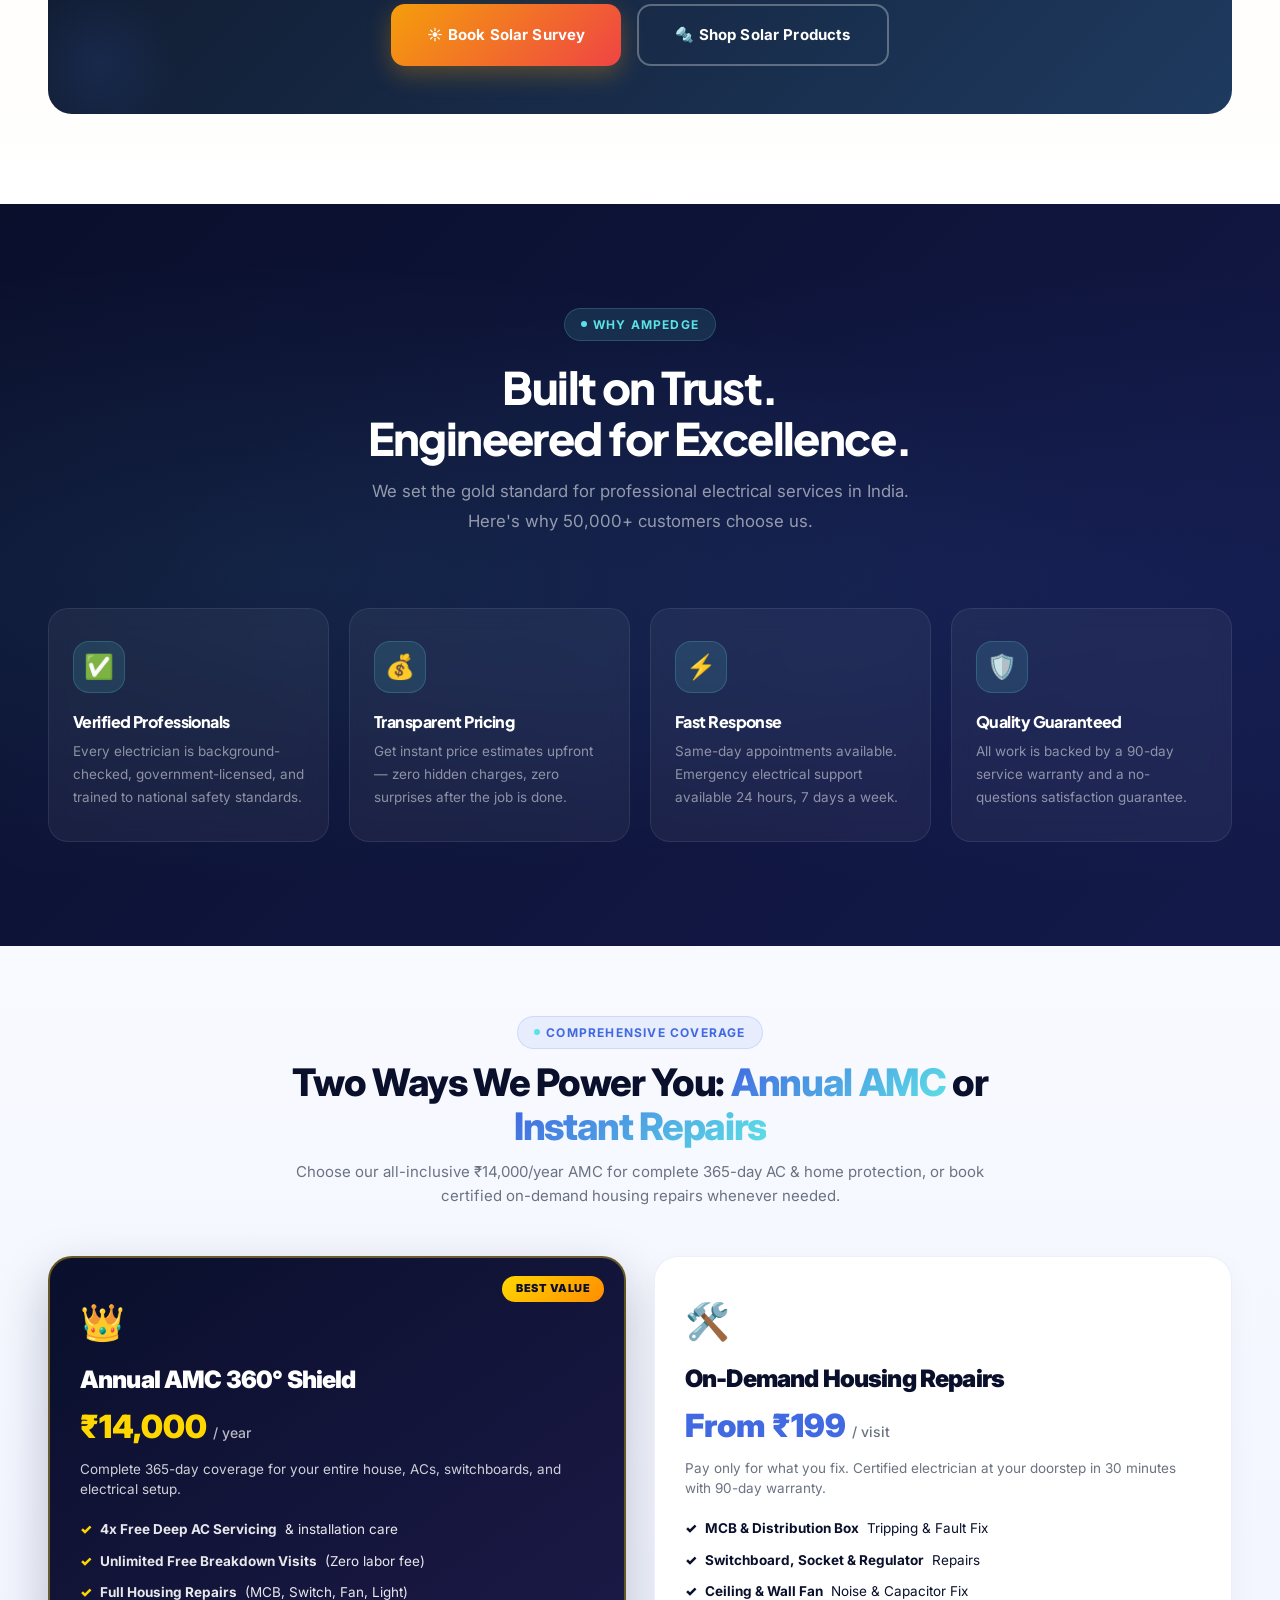
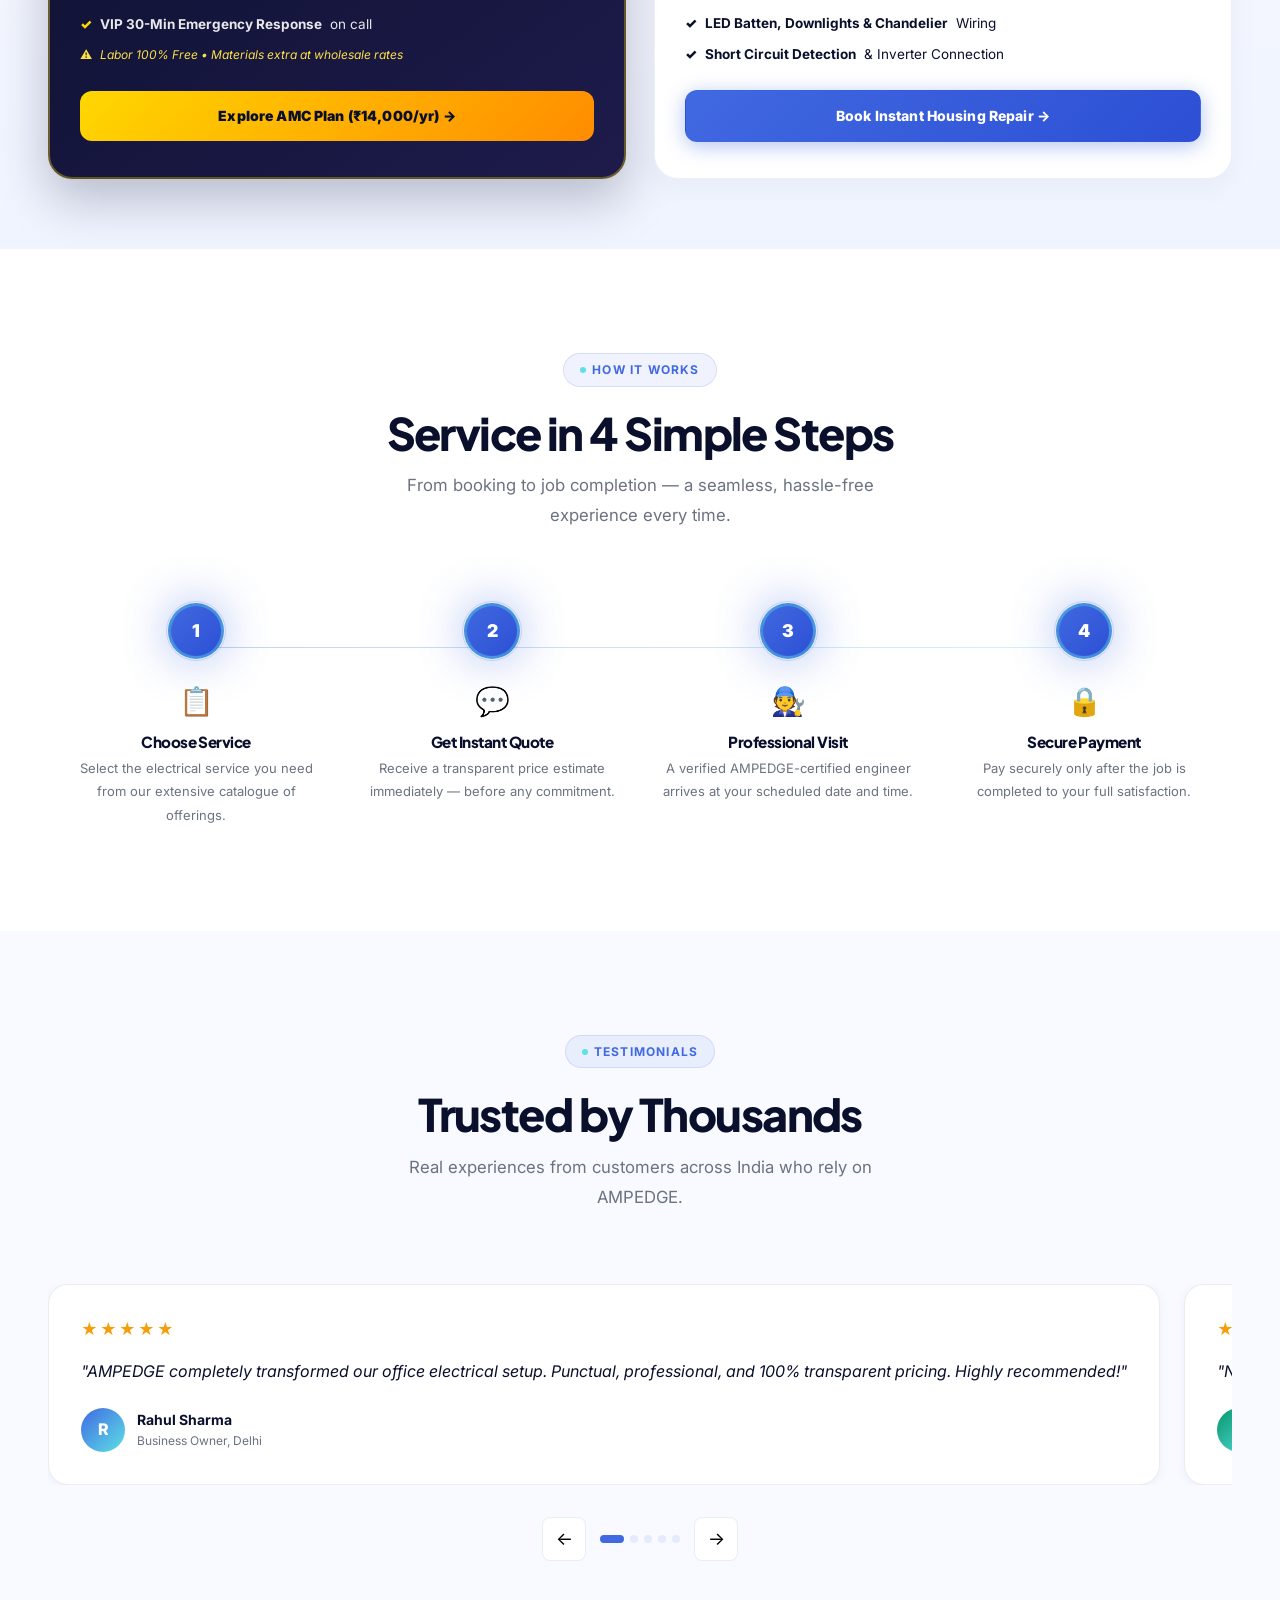
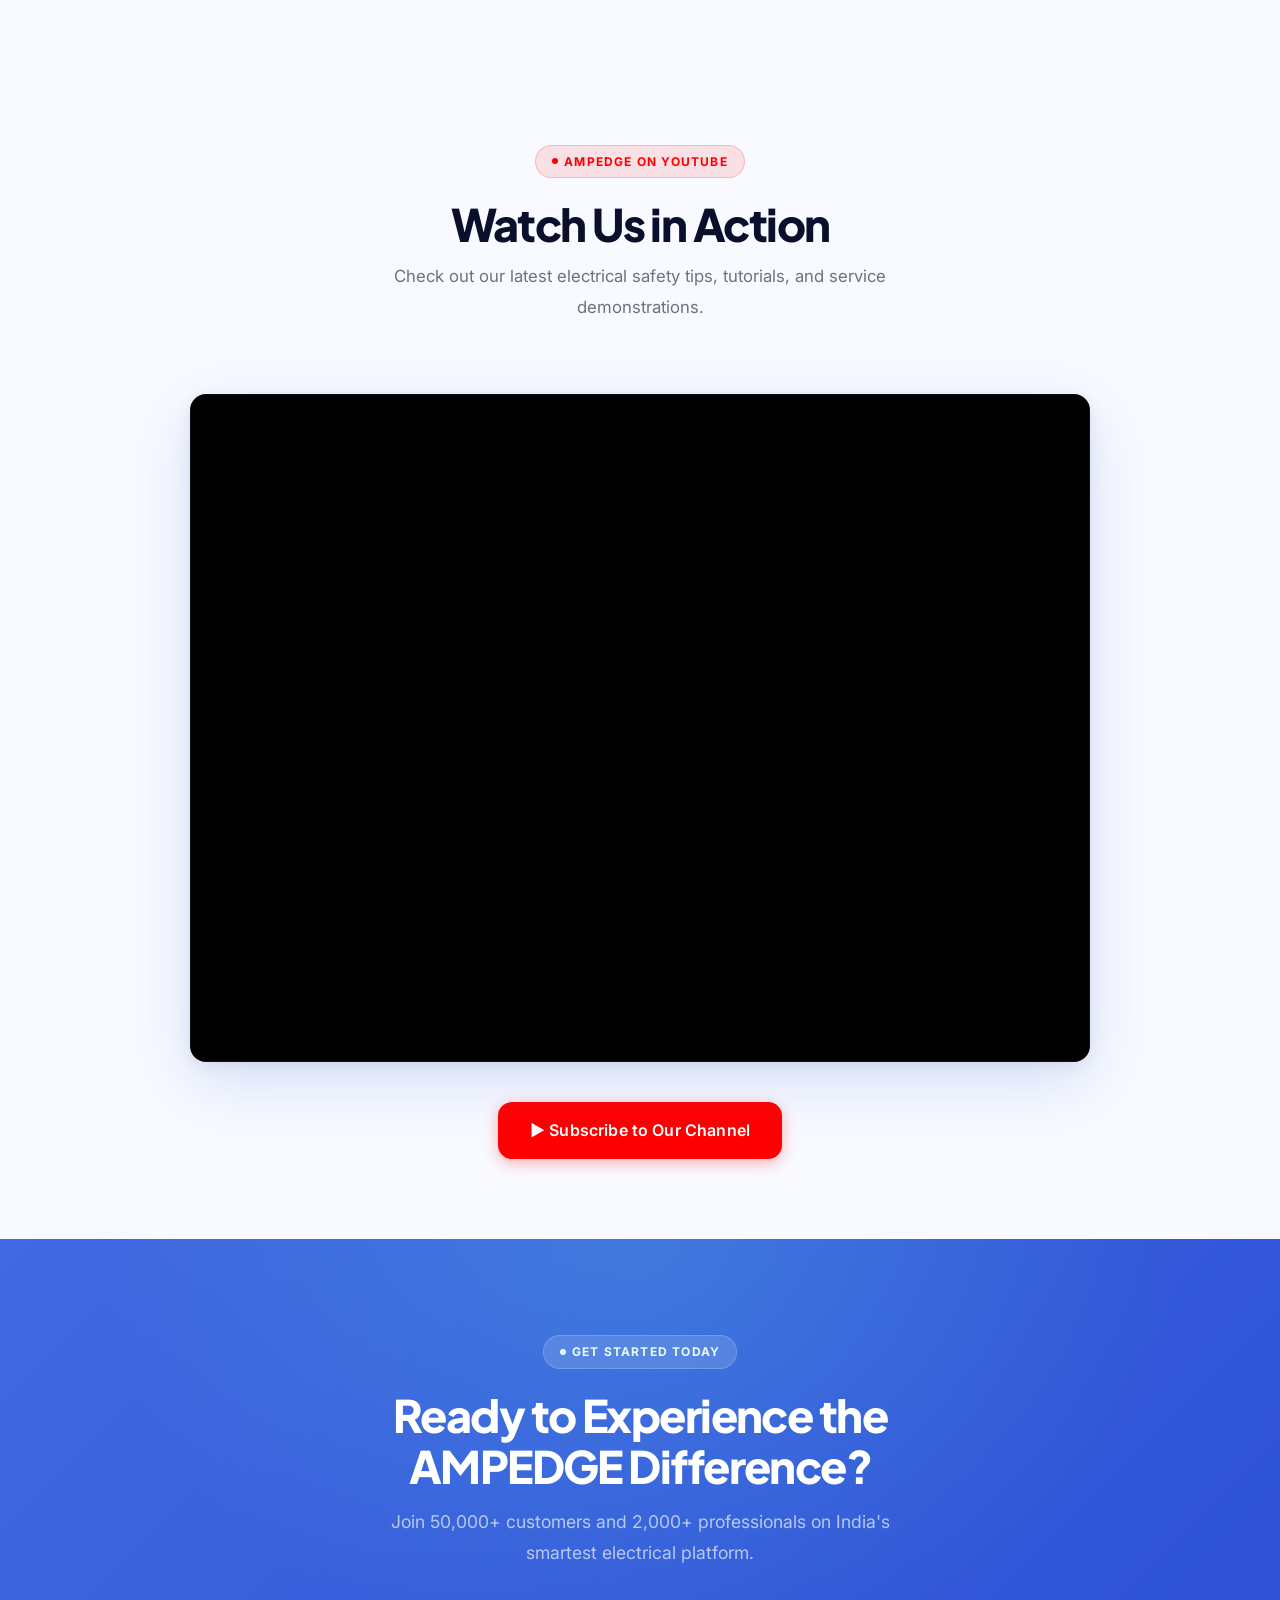
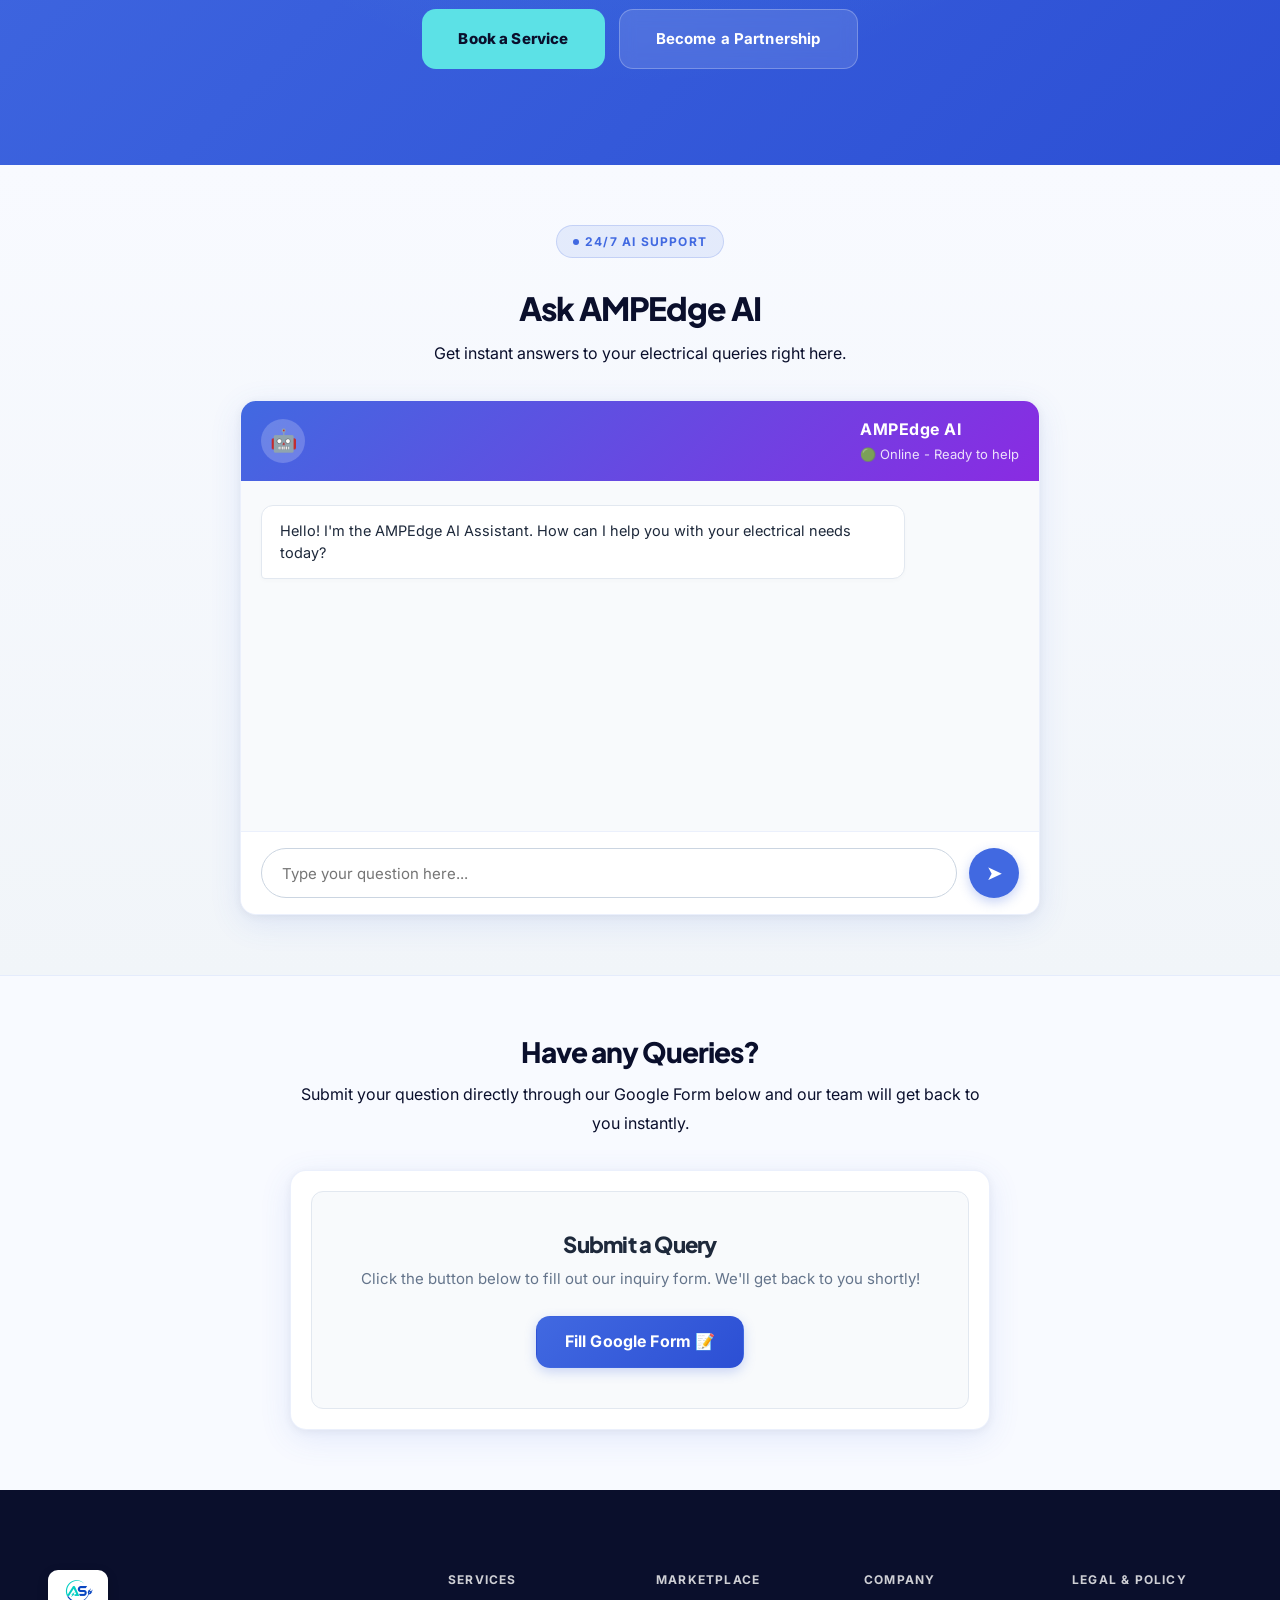
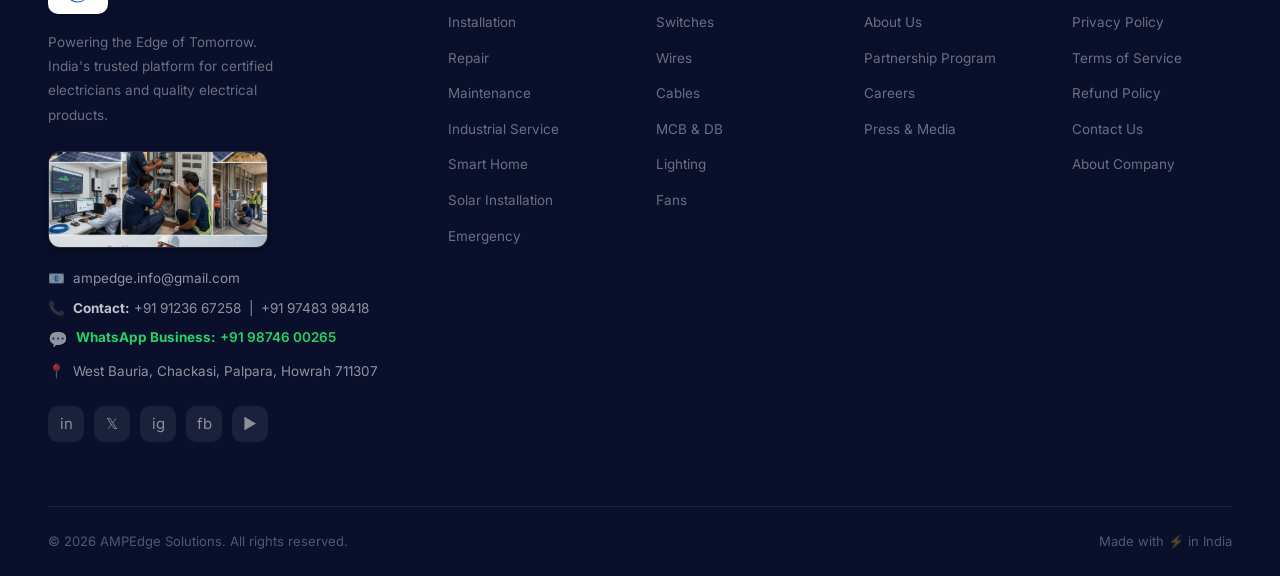
==== commit ca6bd78d: "feat: Implement dedicated Annual AMC Shield (Rs 14,000/yr) and On-Demand Housing Repairing sectors w" ====
--- a/index.html
+++ b/index.html
@@ -792,6 +792,71 @@
 </div>
 </section>
 
+<!-- DEDICATED AMC & REPAIRING SECTORS SHOWCASE -->
+<section style="padding: 70px 0; background: linear-gradient(180deg, var(--bg) 0%, var(--bg2) 100%);">
+  <div class="container">
+    <div style="text-align: center; max-width: 700px; margin: 0 auto 48px;">
+      <div class="chip" style="margin-bottom: 12px;"><span class="dot"></span>Comprehensive Coverage</div>
+      <h2 style="font-family: var(--font-pjs); font-size: clamp(28px, 4vw, 38px); font-weight: 800; color: var(--text-dark); margin: 0 0 12px 0;">
+        Two Ways We Power You: <span class="gradient-text">Annual AMC</span> or <span class="gradient-text">Instant Repairs</span>
+      </h2>
+      <p style="color: var(--muted); font-size: 15px; line-height: 1.6;">
+        Choose our all-inclusive ₹14,000/year AMC for complete 365-day AC & home protection, or book certified on-demand housing repairs whenever needed.
+      </p>
+    </div>
+
+    <div style="display: grid; grid-template-columns: repeat(auto-fit, minmax(320px, 1fr)); gap: 28px;">
+      
+      <!-- Card 1: AMC Sector (₹14,000 / Year) -->
+      <div style="background: linear-gradient(145deg, #0a0f2c 0%, #1e1b4b 100%); border: 2px solid rgba(255,215,0,0.35); border-radius: 24px; padding: 36px 30px; color: #ffffff; display: flex; flex-direction: column; justify-content: space-between; box-shadow: 0 20px 50px rgba(10, 15, 44, 0.25); position: relative; overflow: hidden;">
+        <div style="position: absolute; top: 18px; right: 20px; background: linear-gradient(135deg, #ffd700, #ff8c00); color: #0a0f2c; padding: 4px 14px; border-radius: 20px; font-size: 11px; font-weight: 900; letter-spacing: 0.5px;">BEST VALUE</div>
+        
+        <div>
+          <div style="font-size: 36px; margin-bottom: 14px;">👑</div>
+          <h3 style="font-family: var(--font-pjs); font-size: 24px; font-weight: 900; color: #ffffff; margin: 0 0 8px;">Annual AMC 360° Shield</h3>
+          <div style="font-size: 32px; font-weight: 900; color: #ffd700; font-family: var(--font-pjs); margin-bottom: 6px;">₹14,000 <span style="font-size: 14px; font-weight: 500; color: rgba(255,255,255,0.7);">/ year</span></div>
+          <p style="color: rgba(255,255,255,0.8); font-size: 13.5px; line-height: 1.5; margin-bottom: 20px;">Complete 365-day coverage for your entire house, ACs, switchboards, and electrical setup.</p>
+          
+          <ul style="list-style: none; padding: 0; margin: 0 0 24px; display: flex; flex-direction: column; gap: 10px; font-size: 13.5px; color: rgba(255,255,255,0.9);">
+            <li style="display:flex; align-items:center; gap:8px;"><span style="color:#ffd700; font-weight:900;">✓</span> <strong>4x Free Deep AC Servicing</strong> & installation care</li>
+            <li style="display:flex; align-items:center; gap:8px;"><span style="color:#ffd700; font-weight:900;">✓</span> <strong>Unlimited Free Breakdown Visits</strong> (Zero labor fee)</li>
+            <li style="display:flex; align-items:center; gap:8px;"><span style="color:#ffd700; font-weight:900;">✓</span> <strong>Full Housing Repairs</strong> (MCB, Switch, Fan, Light)</li>
+            <li style="display:flex; align-items:center; gap:8px;"><span style="color:#ffd700; font-weight:900;">✓</span> <strong>VIP 30-Min Emergency Response</strong> on call</li>
+            <li style="display:flex; align-items:center; gap:8px; font-size:12px; color:#fde047;"><span>⚠️</span> <em>Labor 100% Free • Materials extra at wholesale rates</em></li>
+          </ul>
+        </div>
+
+        <a href="subscription.html" class="btn" style="background: linear-gradient(135deg, #ffd700, #ff8c00); color: #0a0f2c; font-weight: 900; padding: 14px; border-radius: 12px; text-align: center; text-decoration: none; justify-content: center;">
+          Explore AMC Plan (₹14,000/yr) →
+        </a>
+      </div>
+
+      <!-- Card 2: On-Demand Housing Repair Sector -->
+      <div style="background: #ffffff; border: 1.5px solid var(--border); border-radius: 24px; padding: 36px 30px; display: flex; flex-direction: column; justify-content: space-between; box-shadow: 0 10px 30px rgba(0,0,0,0.04); position: relative;">
+        <div>
+          <div style="font-size: 36px; margin-bottom: 14px;">🛠️</div>
+          <h3 style="font-family: var(--font-pjs); font-size: 24px; font-weight: 900; color: var(--text-dark); margin: 0 0 8px;">On-Demand Housing Repairs</h3>
+          <div style="font-size: 32px; font-weight: 900; color: var(--blue); font-family: var(--font-pjs); margin-bottom: 6px;">From ₹199 <span style="font-size: 14px; font-weight: 500; color: var(--muted);">/ visit</span></div>
+          <p style="color: var(--muted); font-size: 13.5px; line-height: 1.5; margin-bottom: 20px;">Pay only for what you fix. Certified electrician at your doorstep in 30 minutes with 90-day warranty.</p>
+          
+          <ul style="list-style: none; padding: 0; margin: 0 0 24px; display: flex; flex-direction: column; gap: 10px; font-size: 13.5px; color: var(--text);">
+            <li style="display:flex; align-items:center; gap:8px;"><span style="color:var(--success); font-weight:900;">✓</span> <strong>MCB & Distribution Box</strong> Tripping & Fault Fix</li>
+            <li style="display:flex; align-items:center; gap:8px;"><span style="color:var(--success); font-weight:900;">✓</span> <strong>Switchboard, Socket & Regulator</strong> Repairs</li>
+            <li style="display:flex; align-items:center; gap:8px;"><span style="color:var(--success); font-weight:900;">✓</span> <strong>Ceiling & Wall Fan</strong> Noise & Capacitor Fix</li>
+            <li style="display:flex; align-items:center; gap:8px;"><span style="color:var(--success); font-weight:900;">✓</span> <strong>LED Batten, Downlights & Chandelier</strong> Wiring</li>
+            <li style="display:flex; align-items:center; gap:8px;"><span style="color:var(--success); font-weight:900;">✓</span> <strong>Short Circuit Detection</strong> & Inverter Connection</li>
+          </ul>
+        </div>
+
+        <a href="booking.html" class="btn btn-primary" style="font-weight: 800; padding: 14px; border-radius: 12px; text-align: center; text-decoration: none; justify-content: center;">
+          Book Instant Housing Repair →
+        </a>
+      </div>
+
+    </div>
+  </div>
+</section>
+
 <!-- HOW IT WORKS -->
 <section class="how">
 <div class="container">
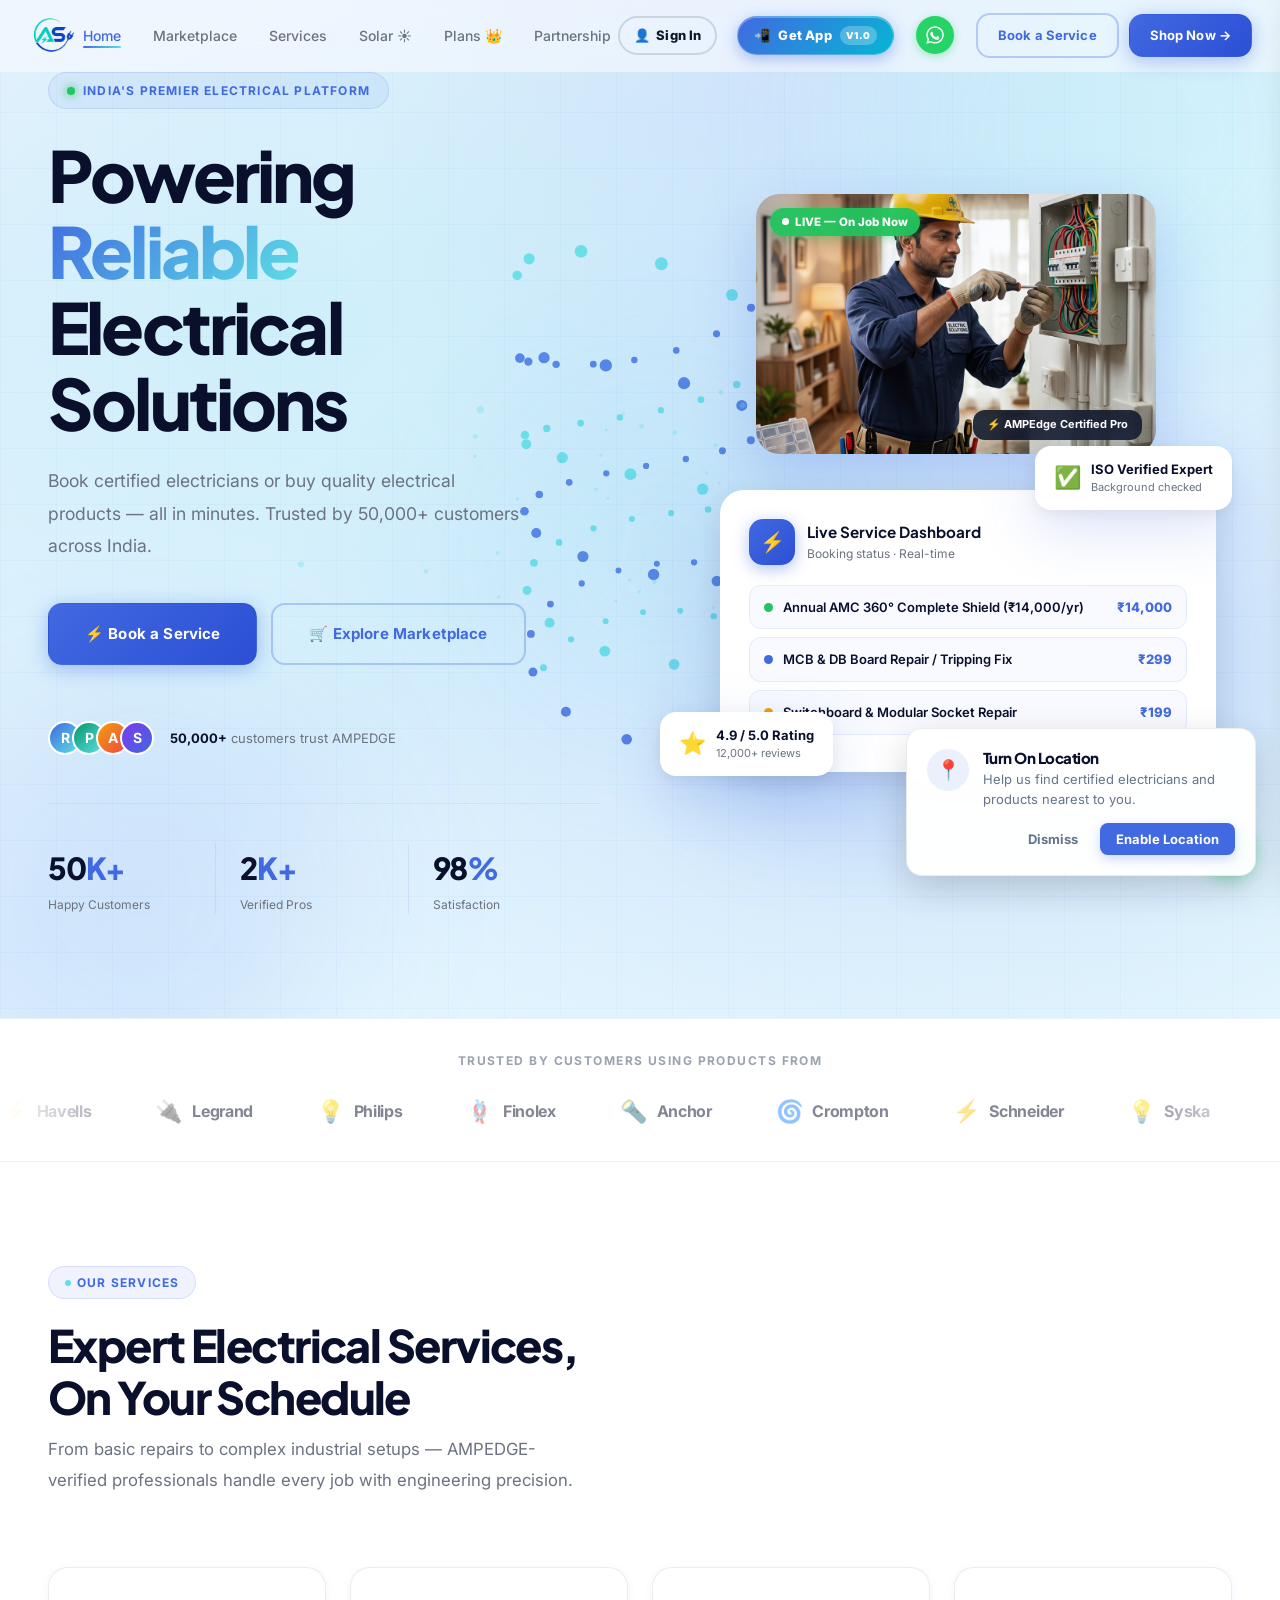
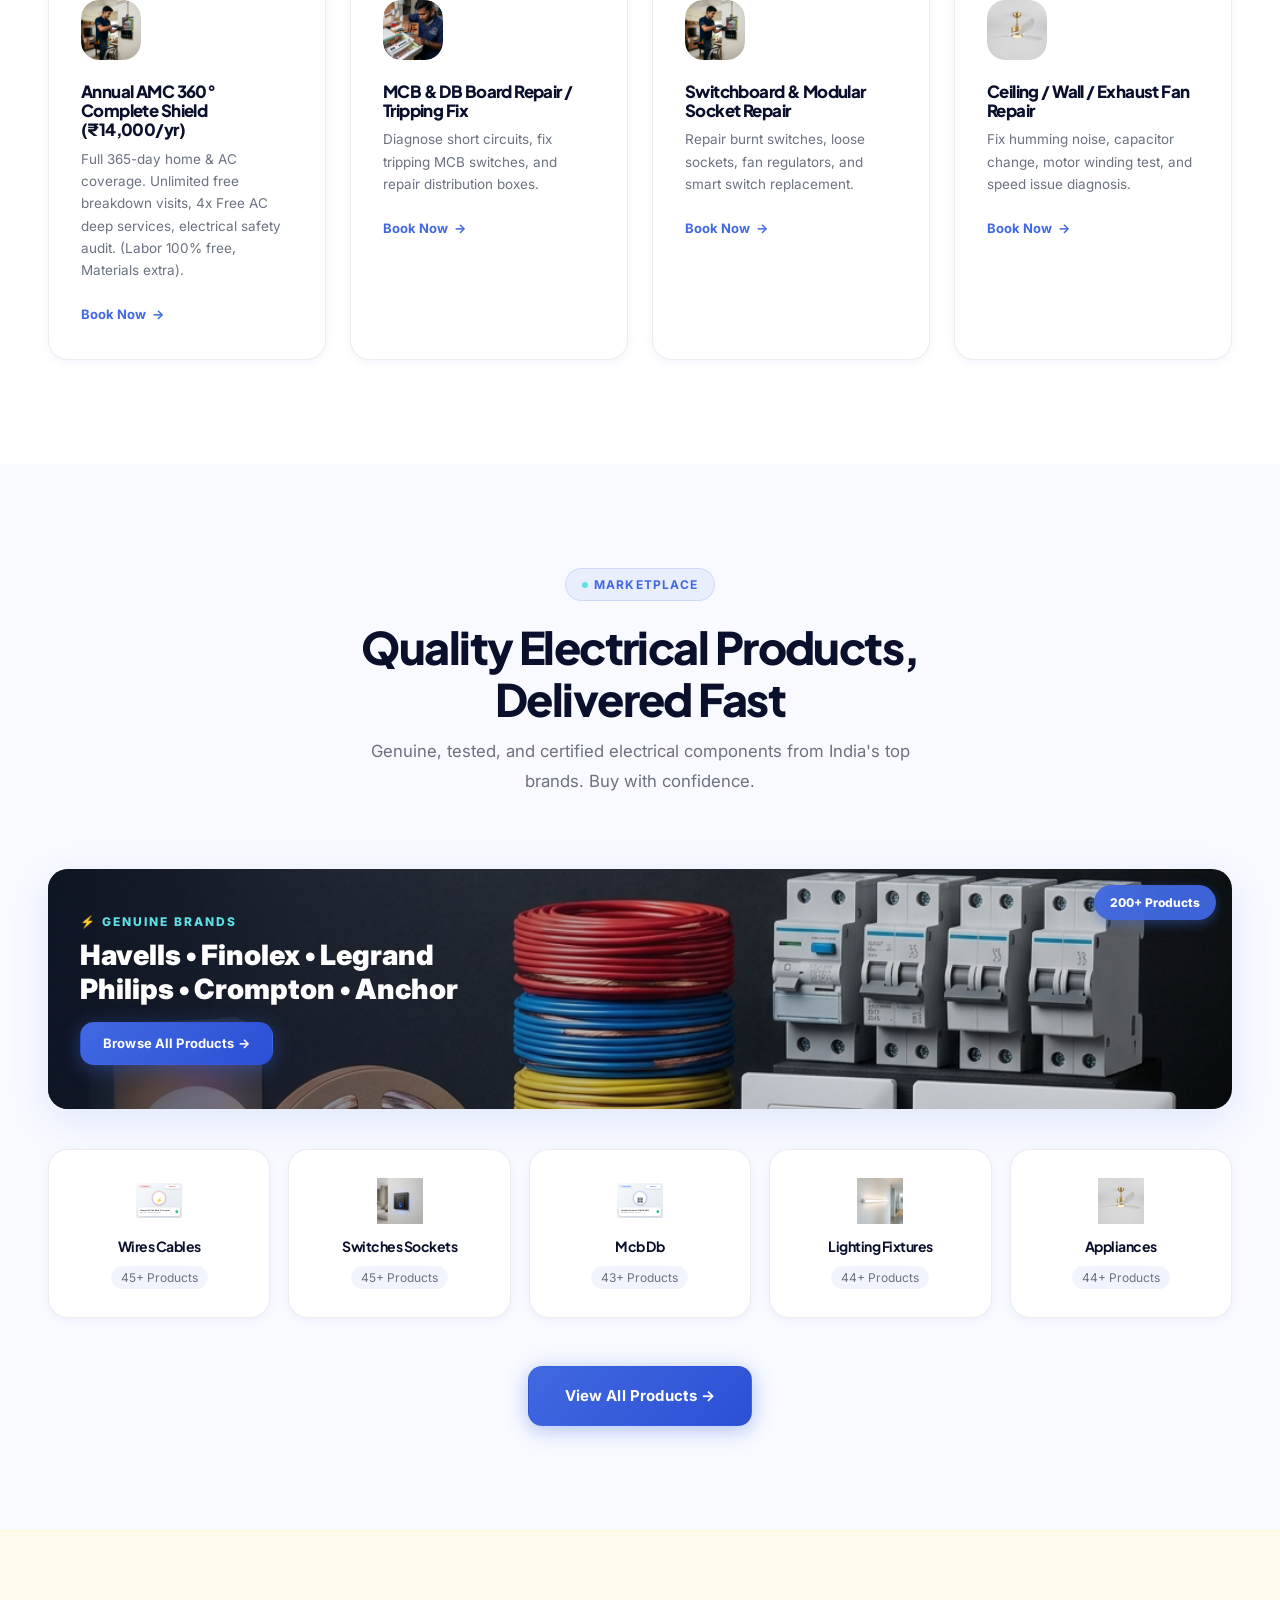
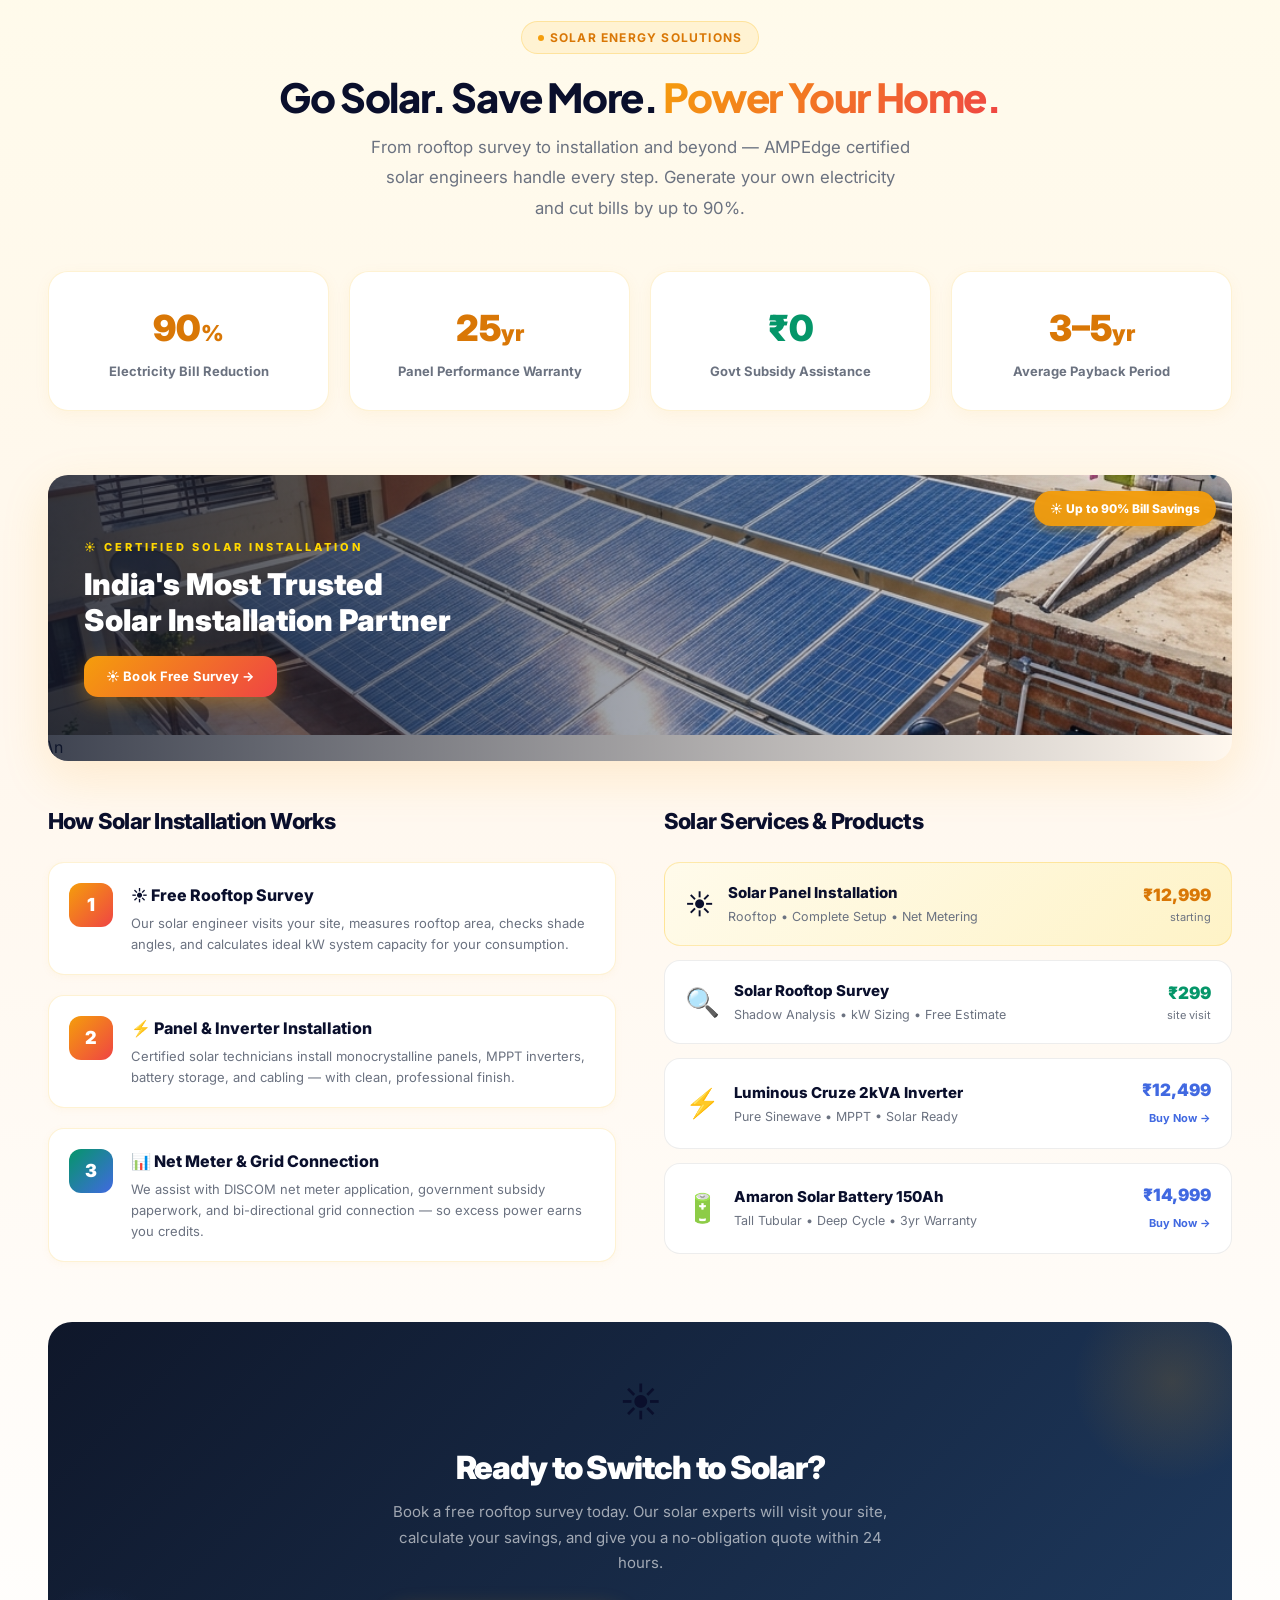
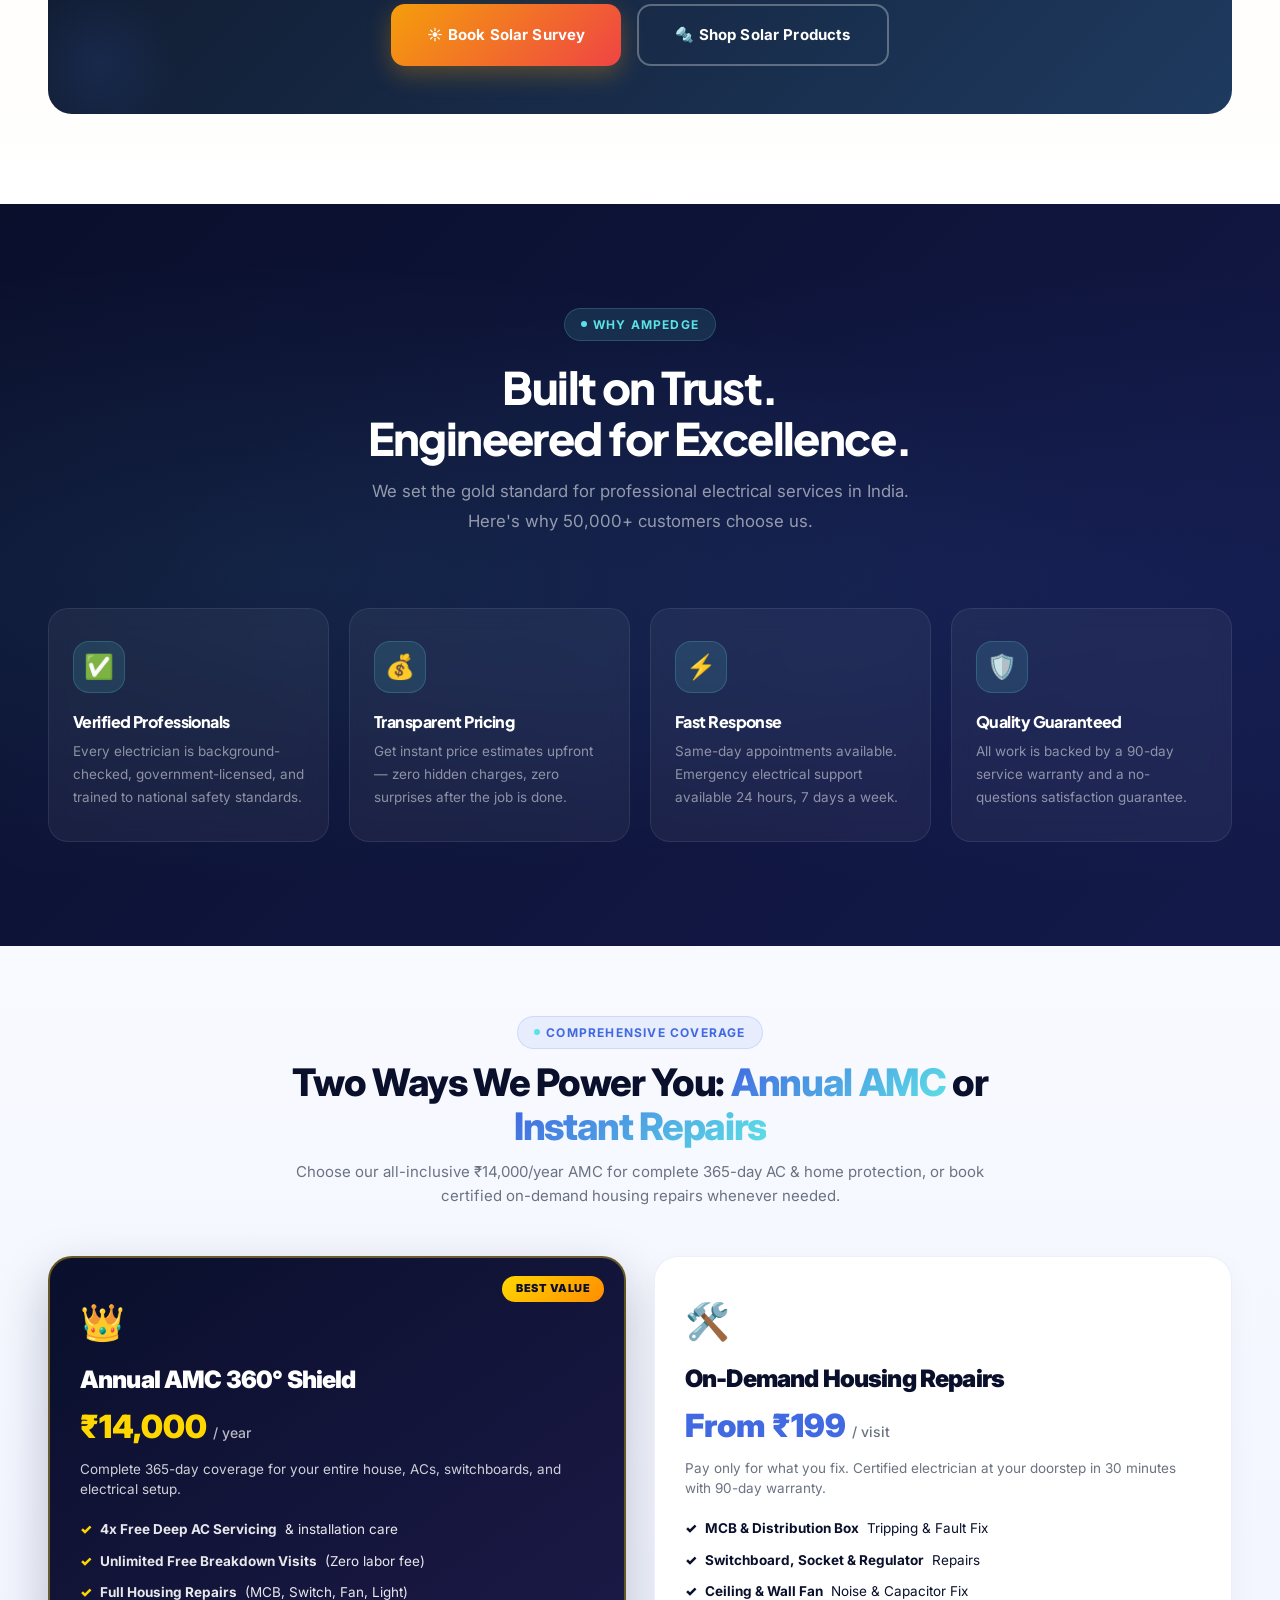
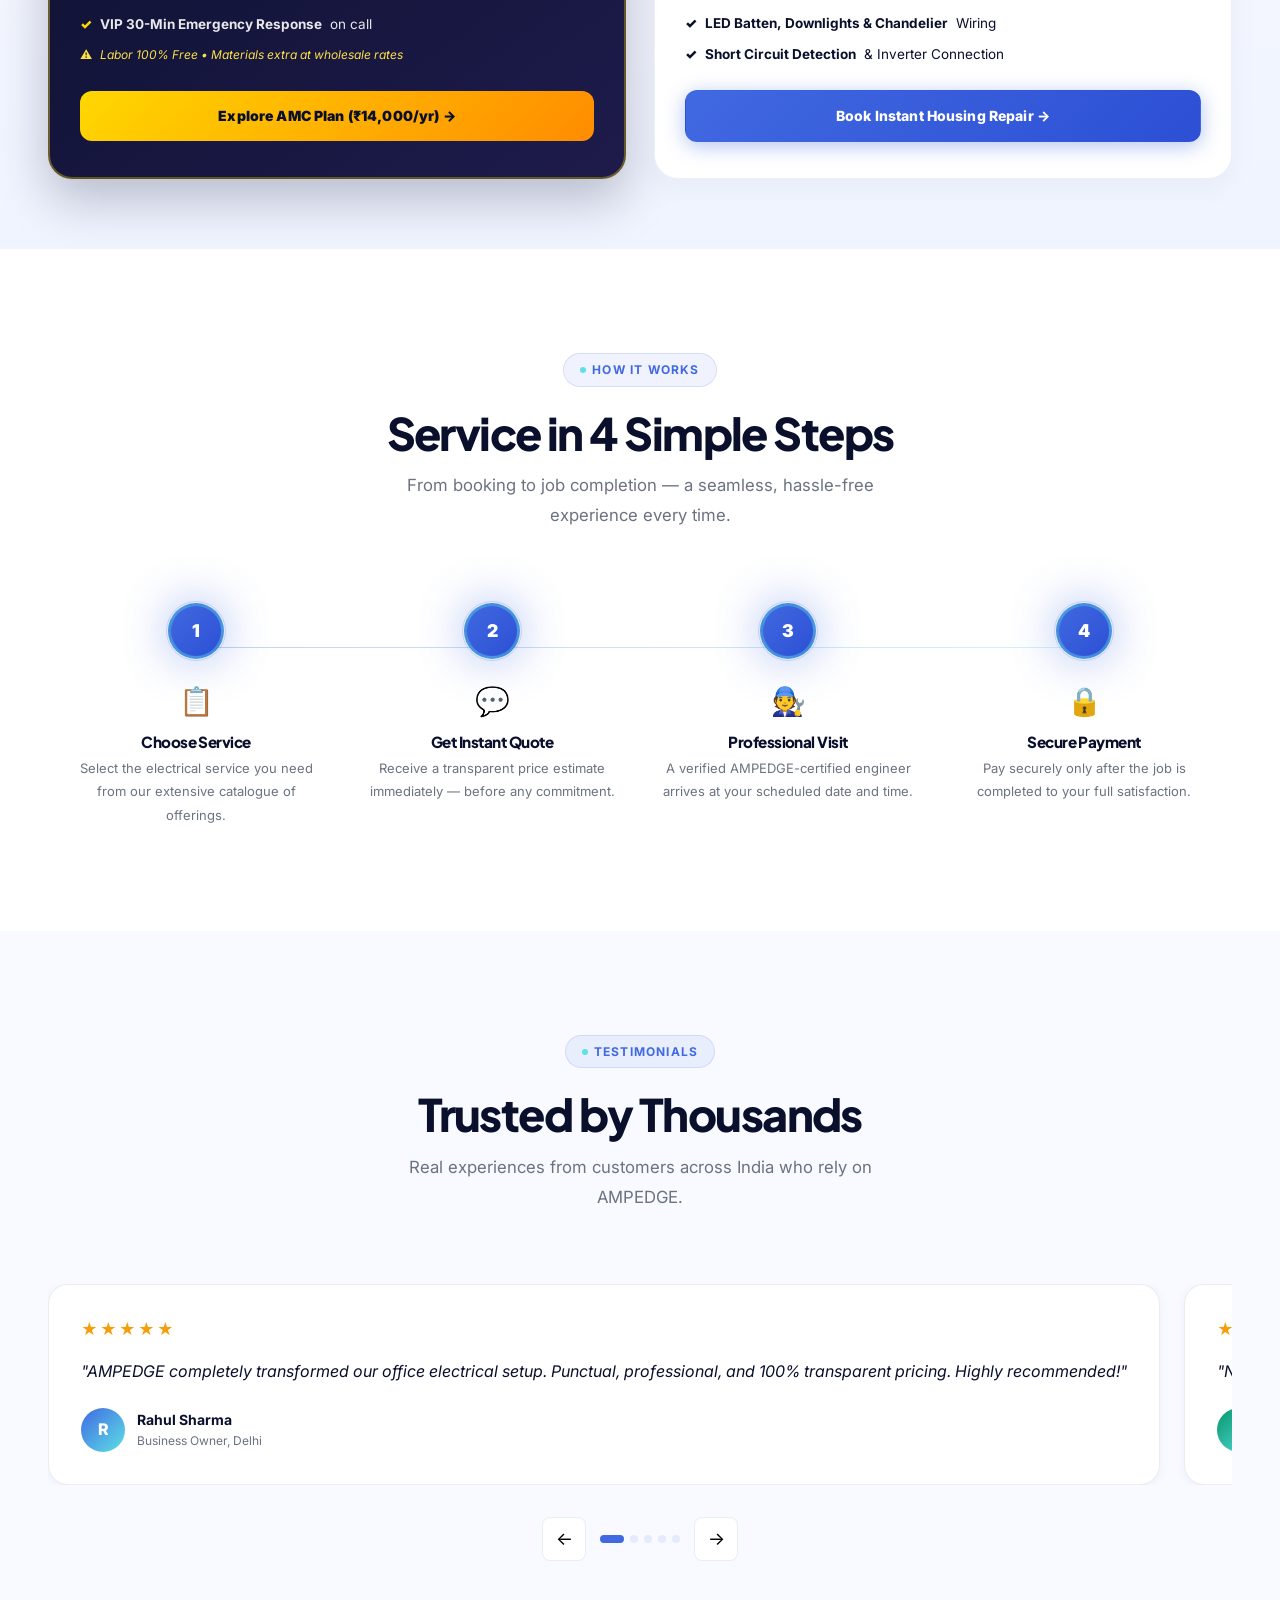
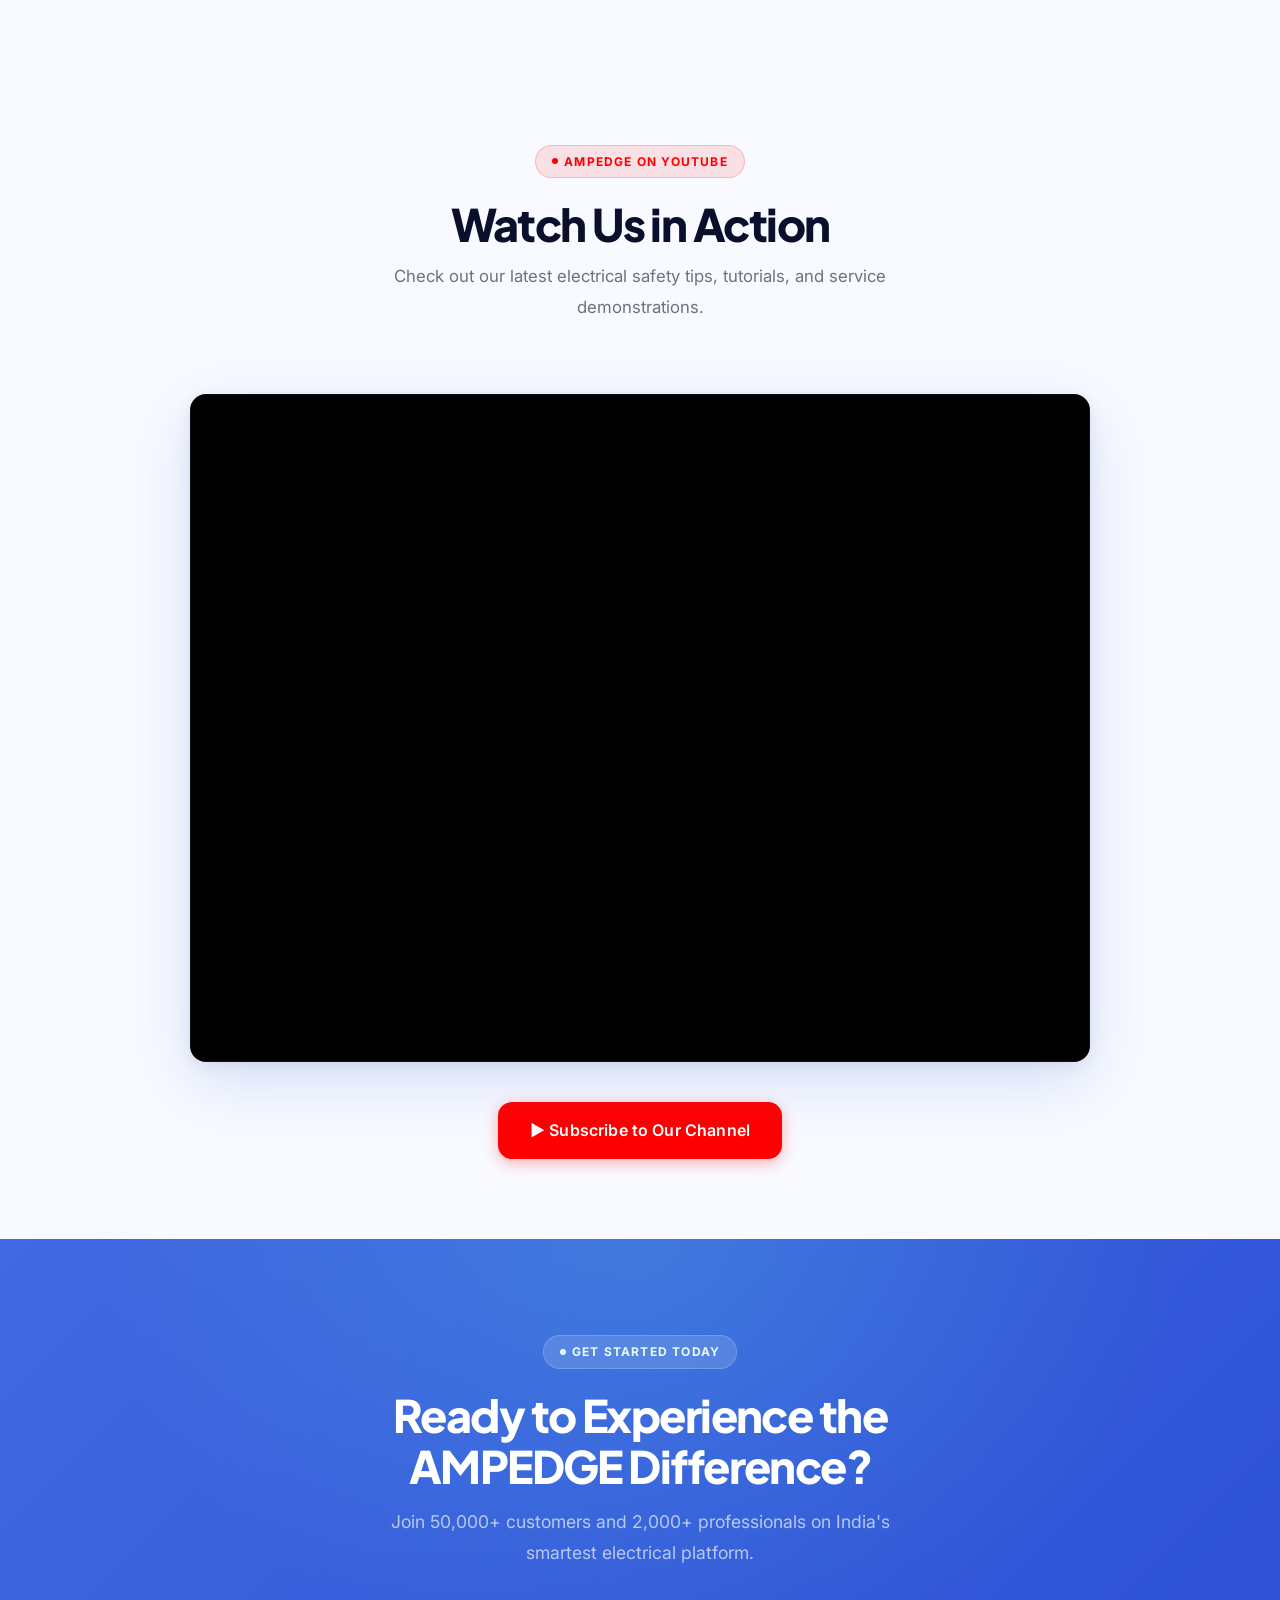
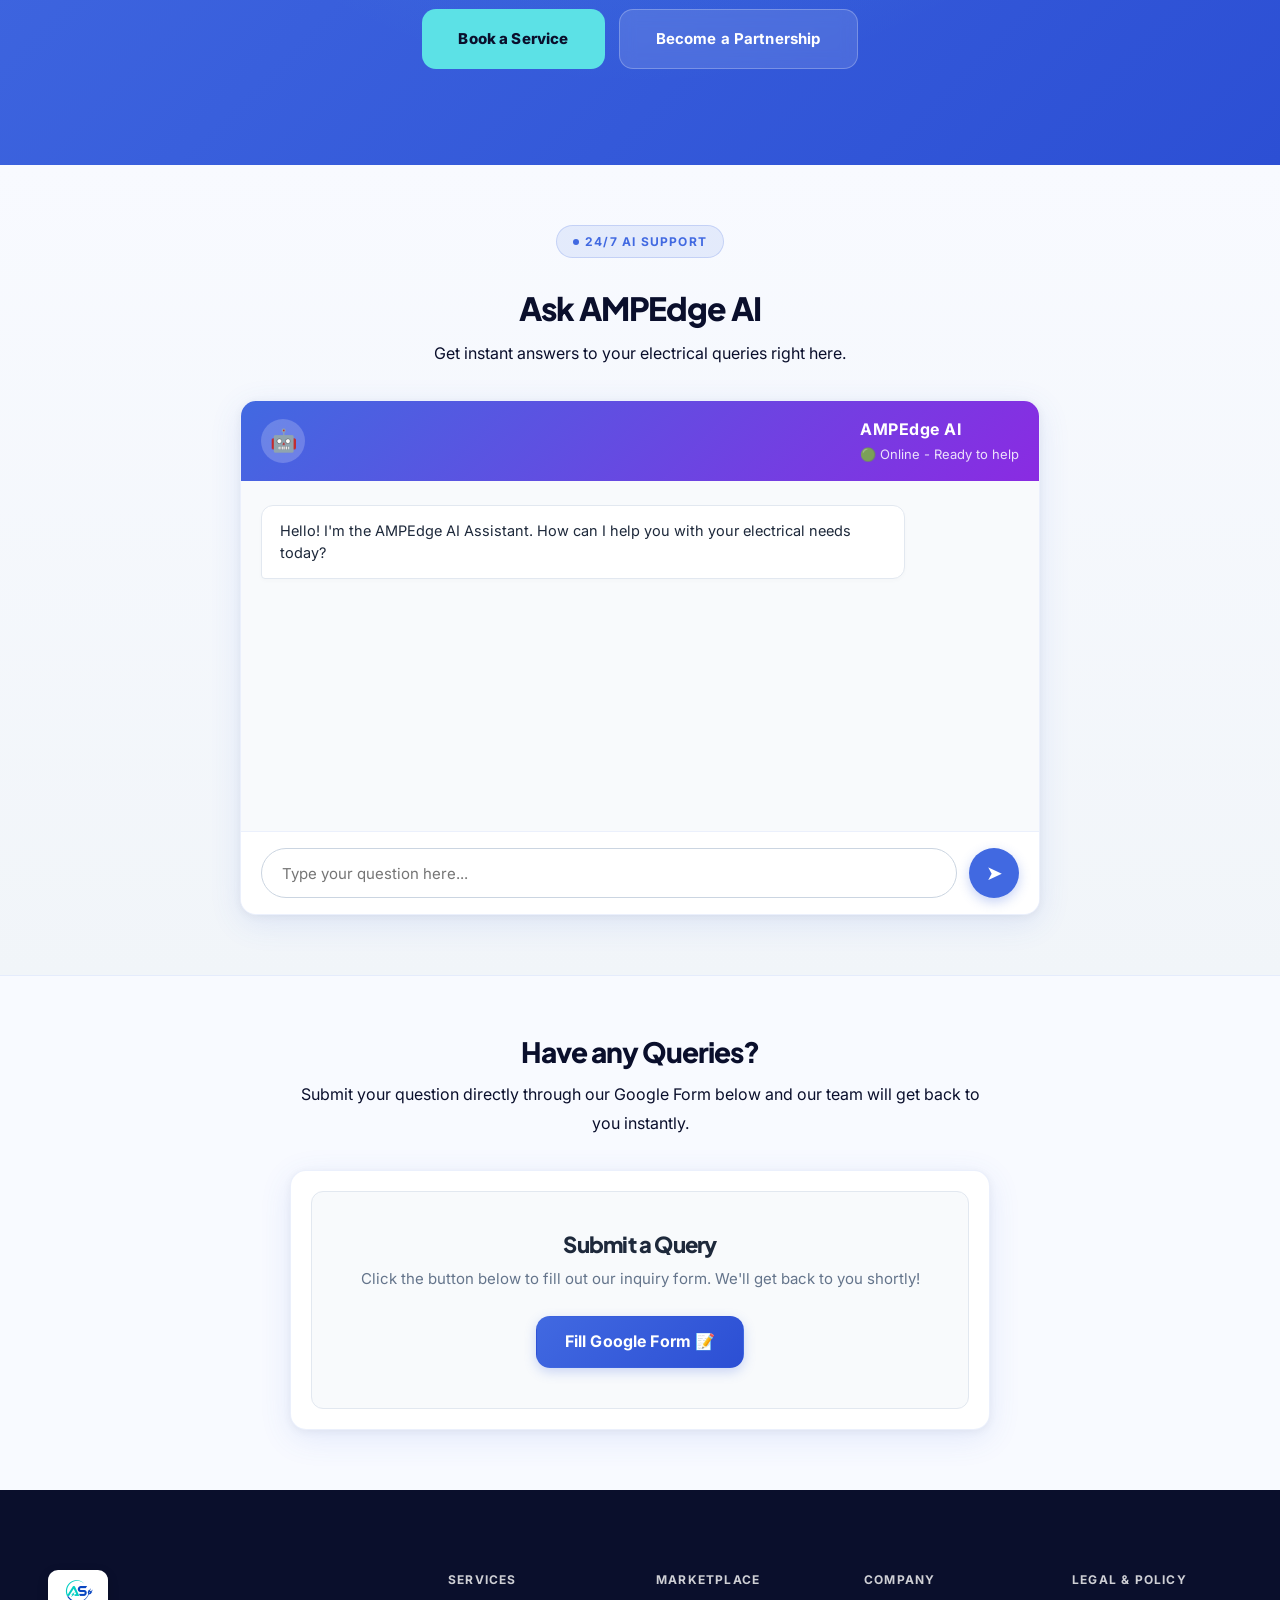
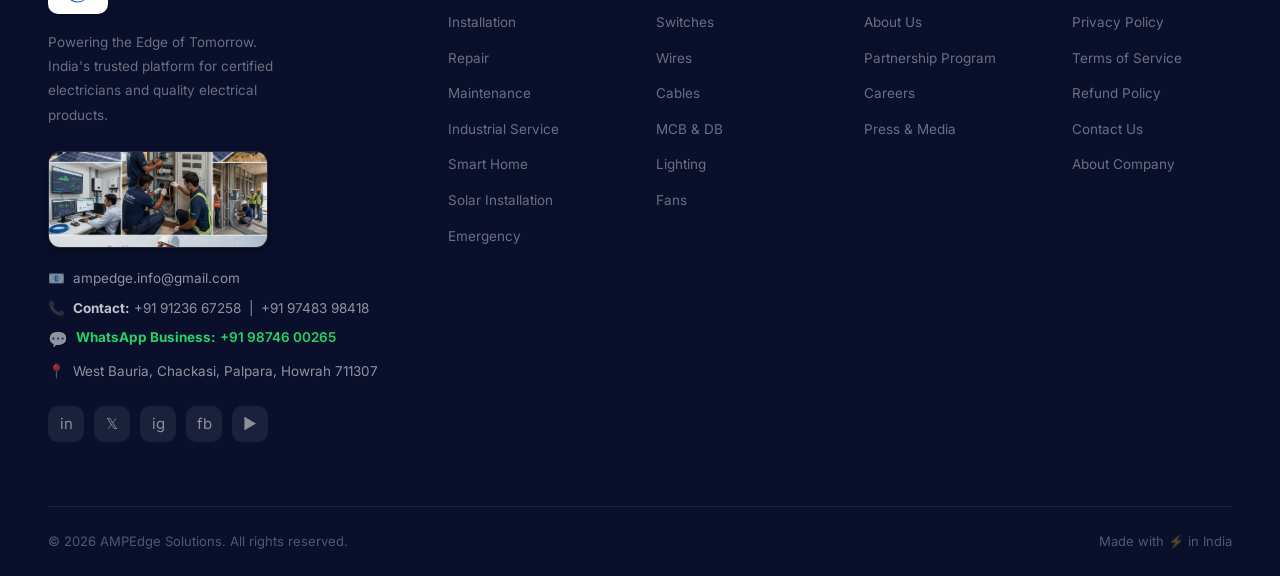
==== commit c37a2ffd: "feat: Implement comprehensive Sign In / Sign Up authentication system for Customer and Electrician P" ====
--- a/index.html
+++ b/index.html
@@ -419,6 +419,7 @@
 <div class="mobile-nav" id="mobNav">
   <div class="mob-overlay" onclick="closeMob()"></div>
   <div class="mob-drawer">
+    <a href="javascript:void(0)" onclick="closeMob(); openAuthModal('customer', 'signin')" class="btn" style="background:#0f172a;color:#fff;justify-content:center;margin-bottom:8px;border:none;font-weight:700;">Sign In / Sign Up</a>\n    
     <span class="mob-close" onclick="closeMob()">✕</span>
     <a href="index.html">Home</a><a href="marketplace.html">Marketplace</a>
     <a href="booking.html">Book a Service</a><a href="#solar">Solar ☀️</a><a href="subscription.html">Subscriptions</a><a href="partner.html">Become a Partnership</a>
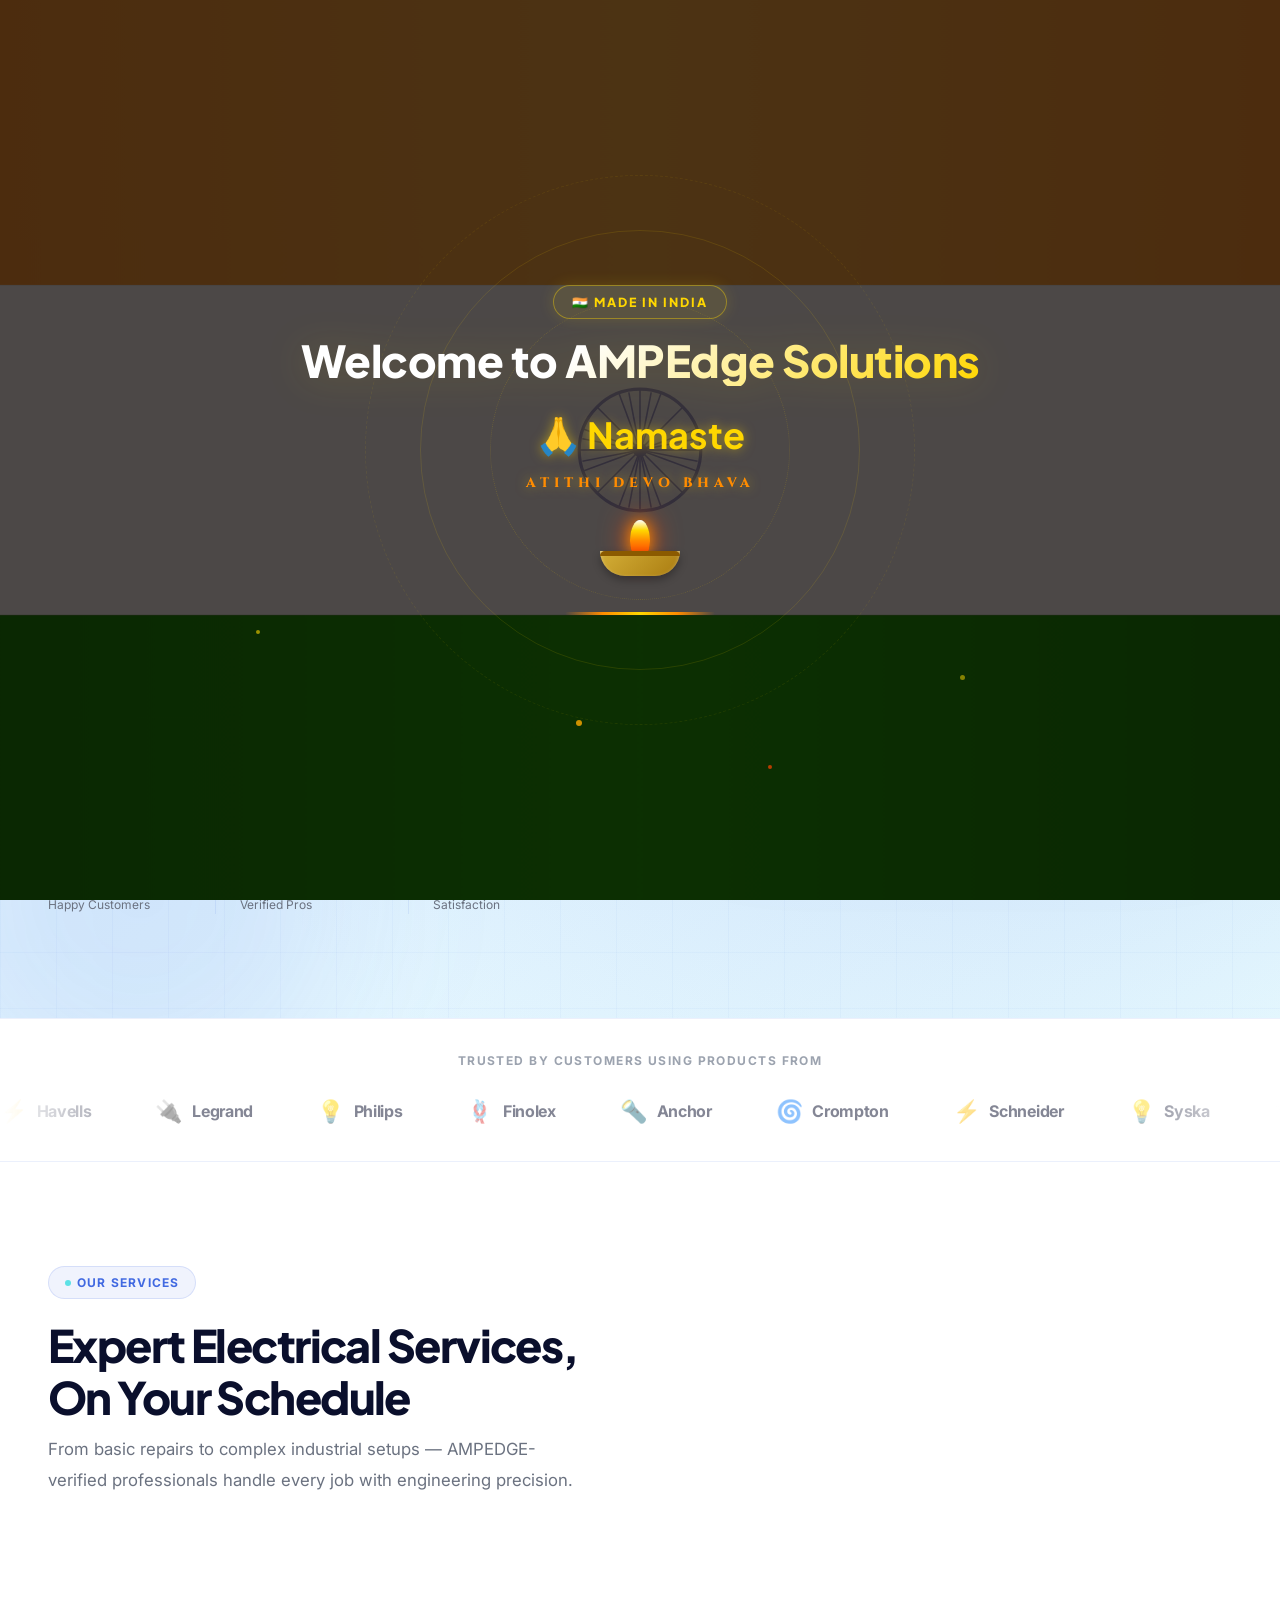
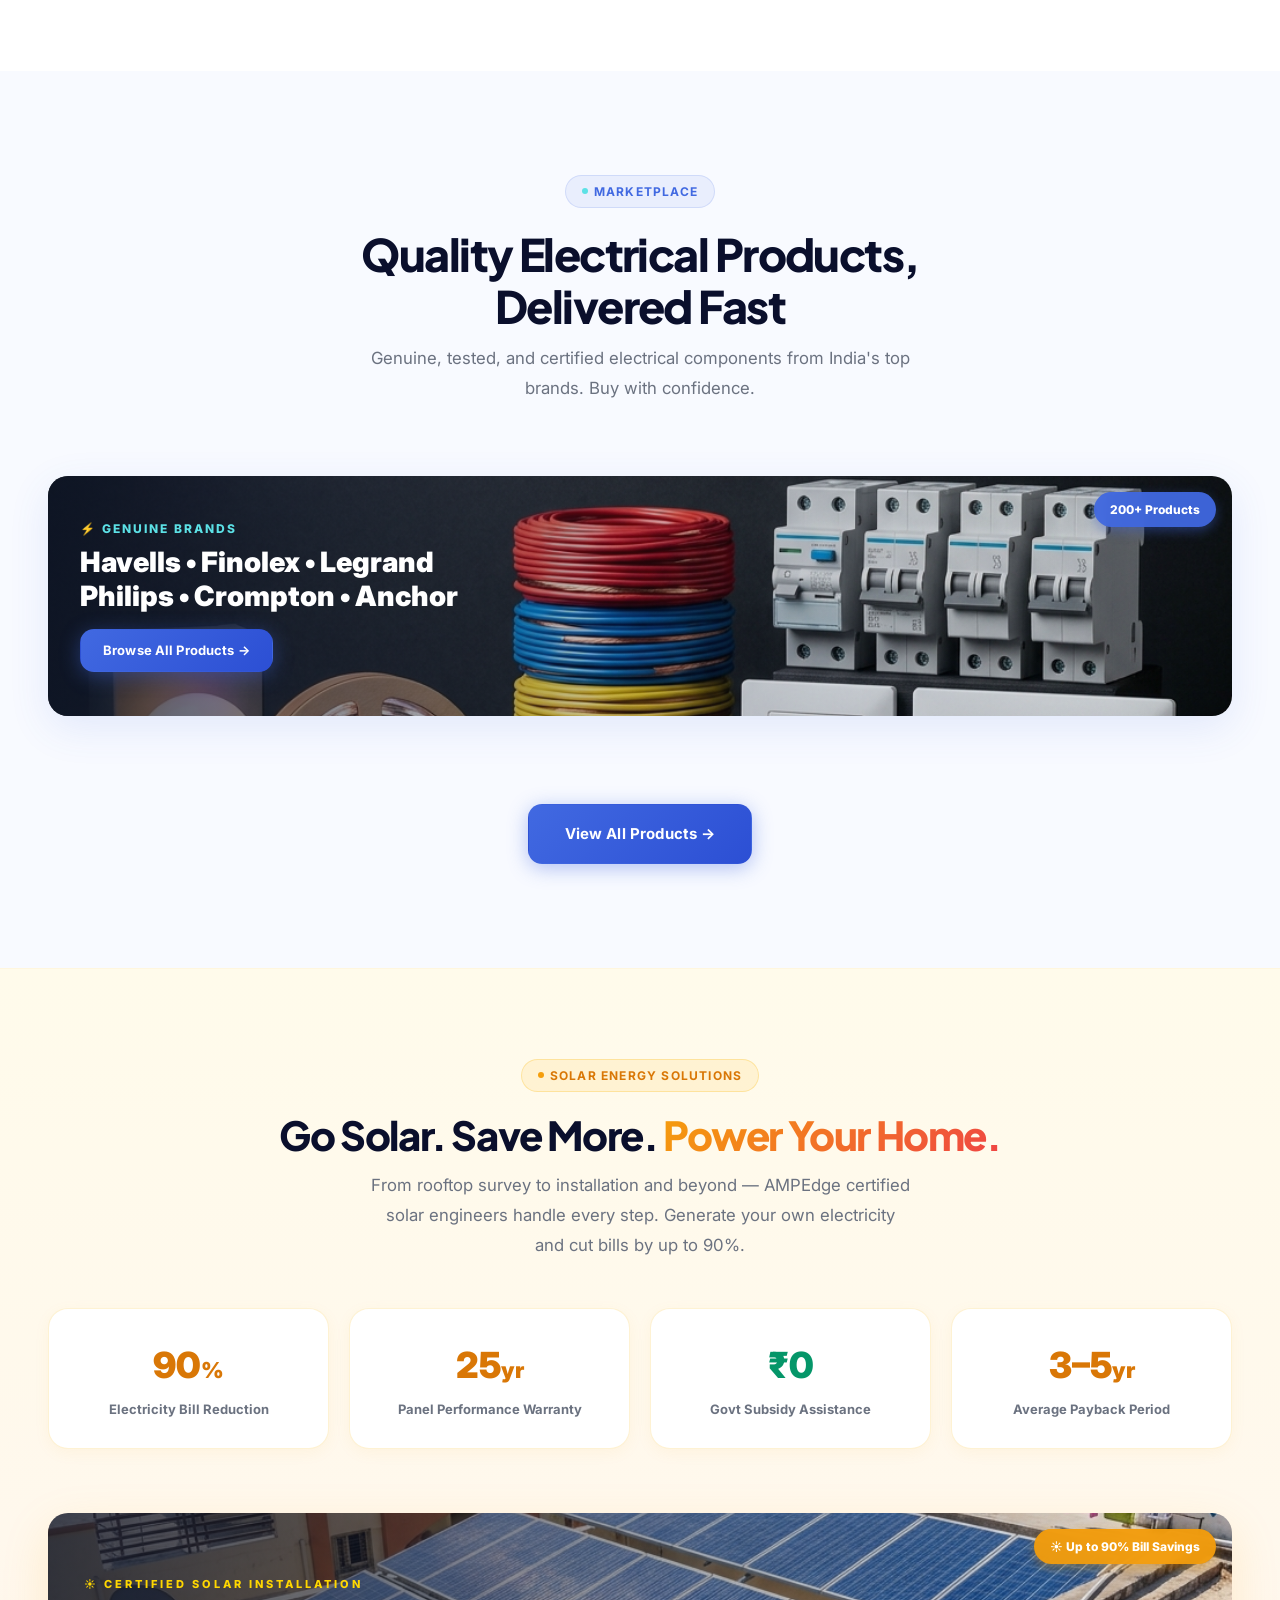
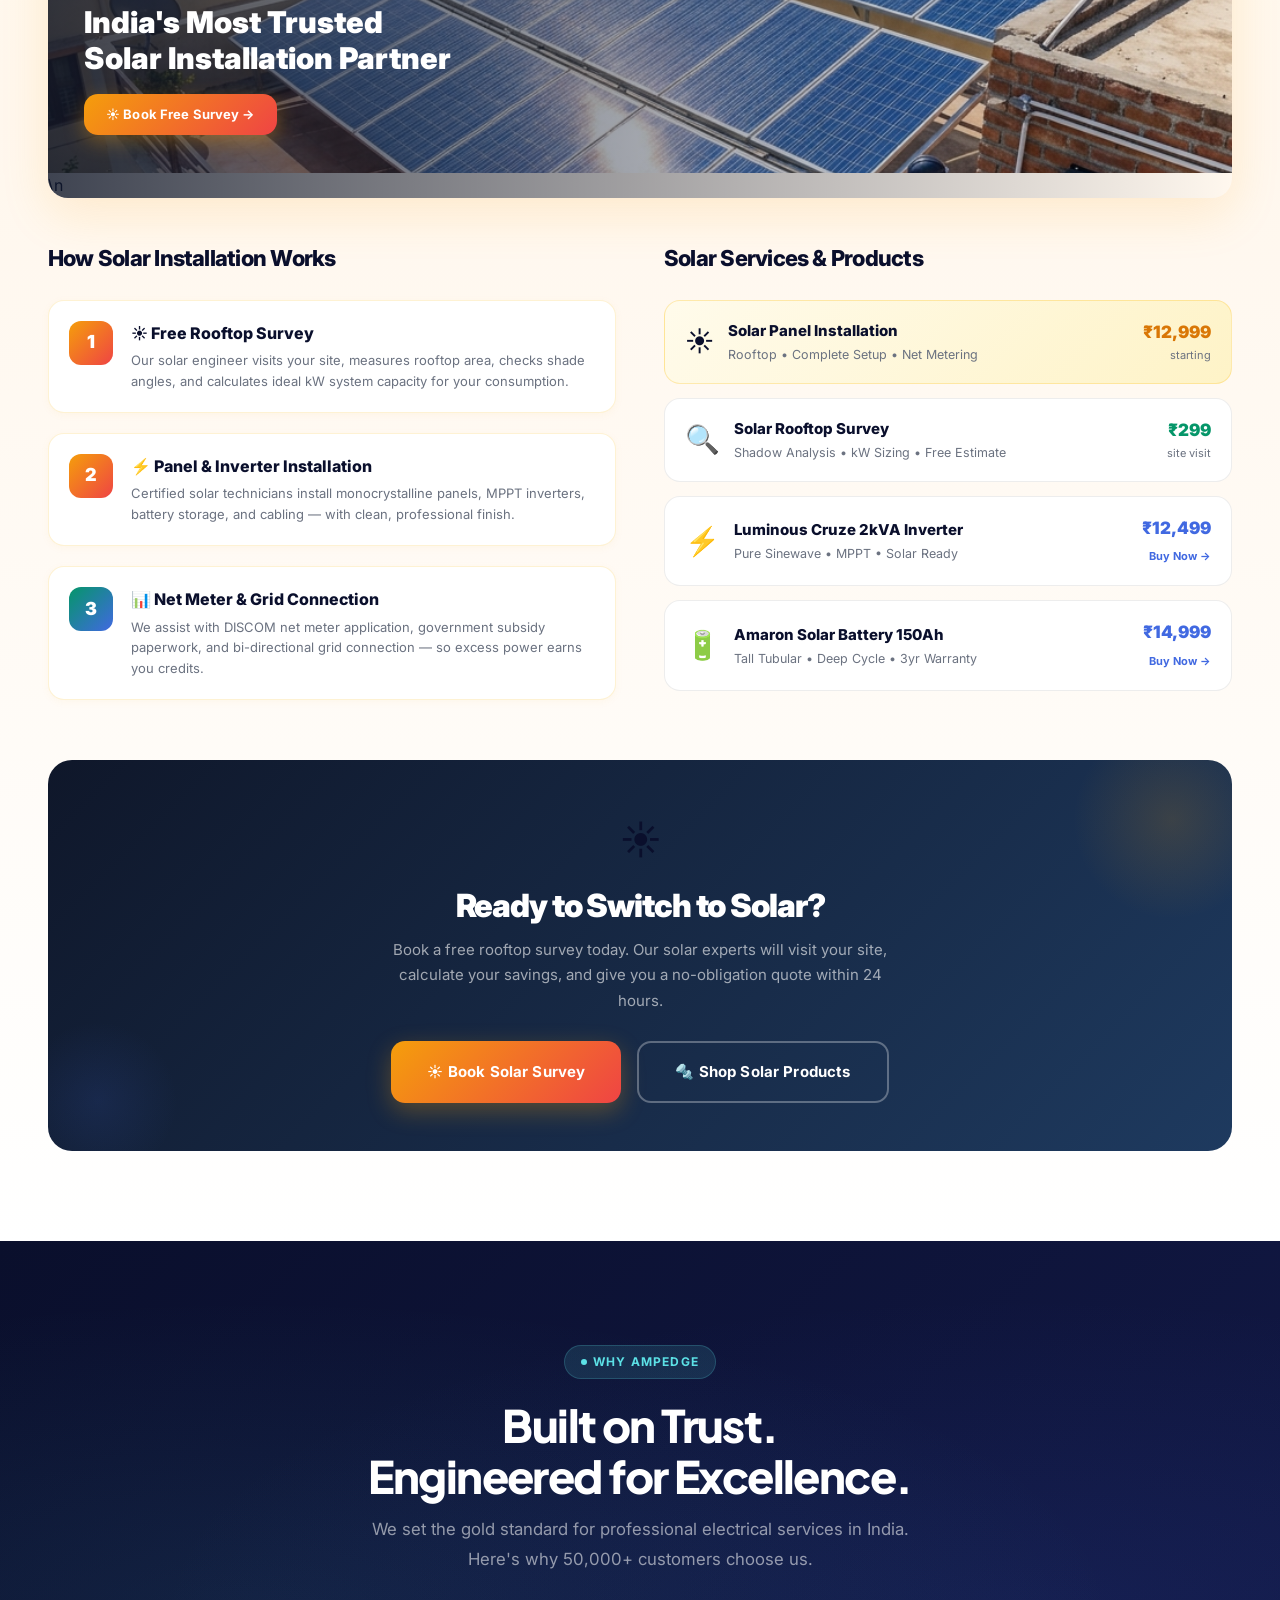
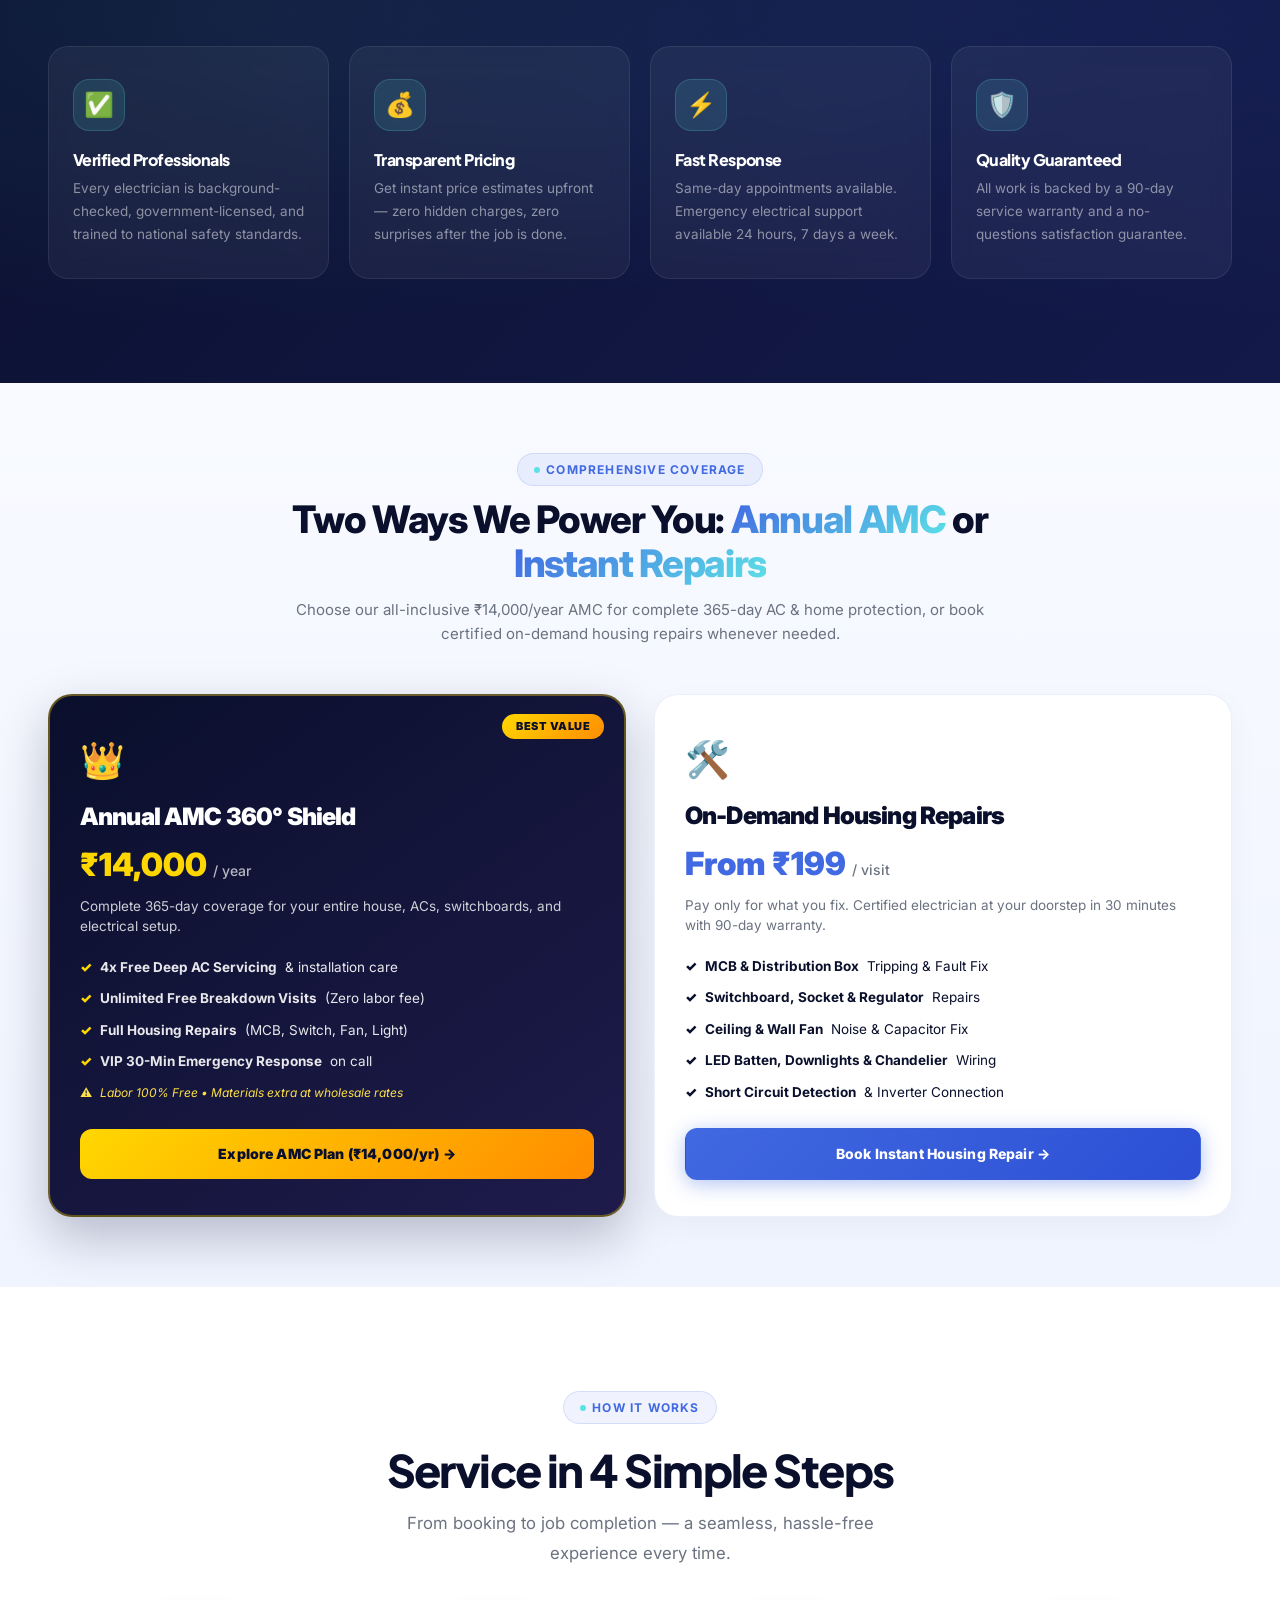
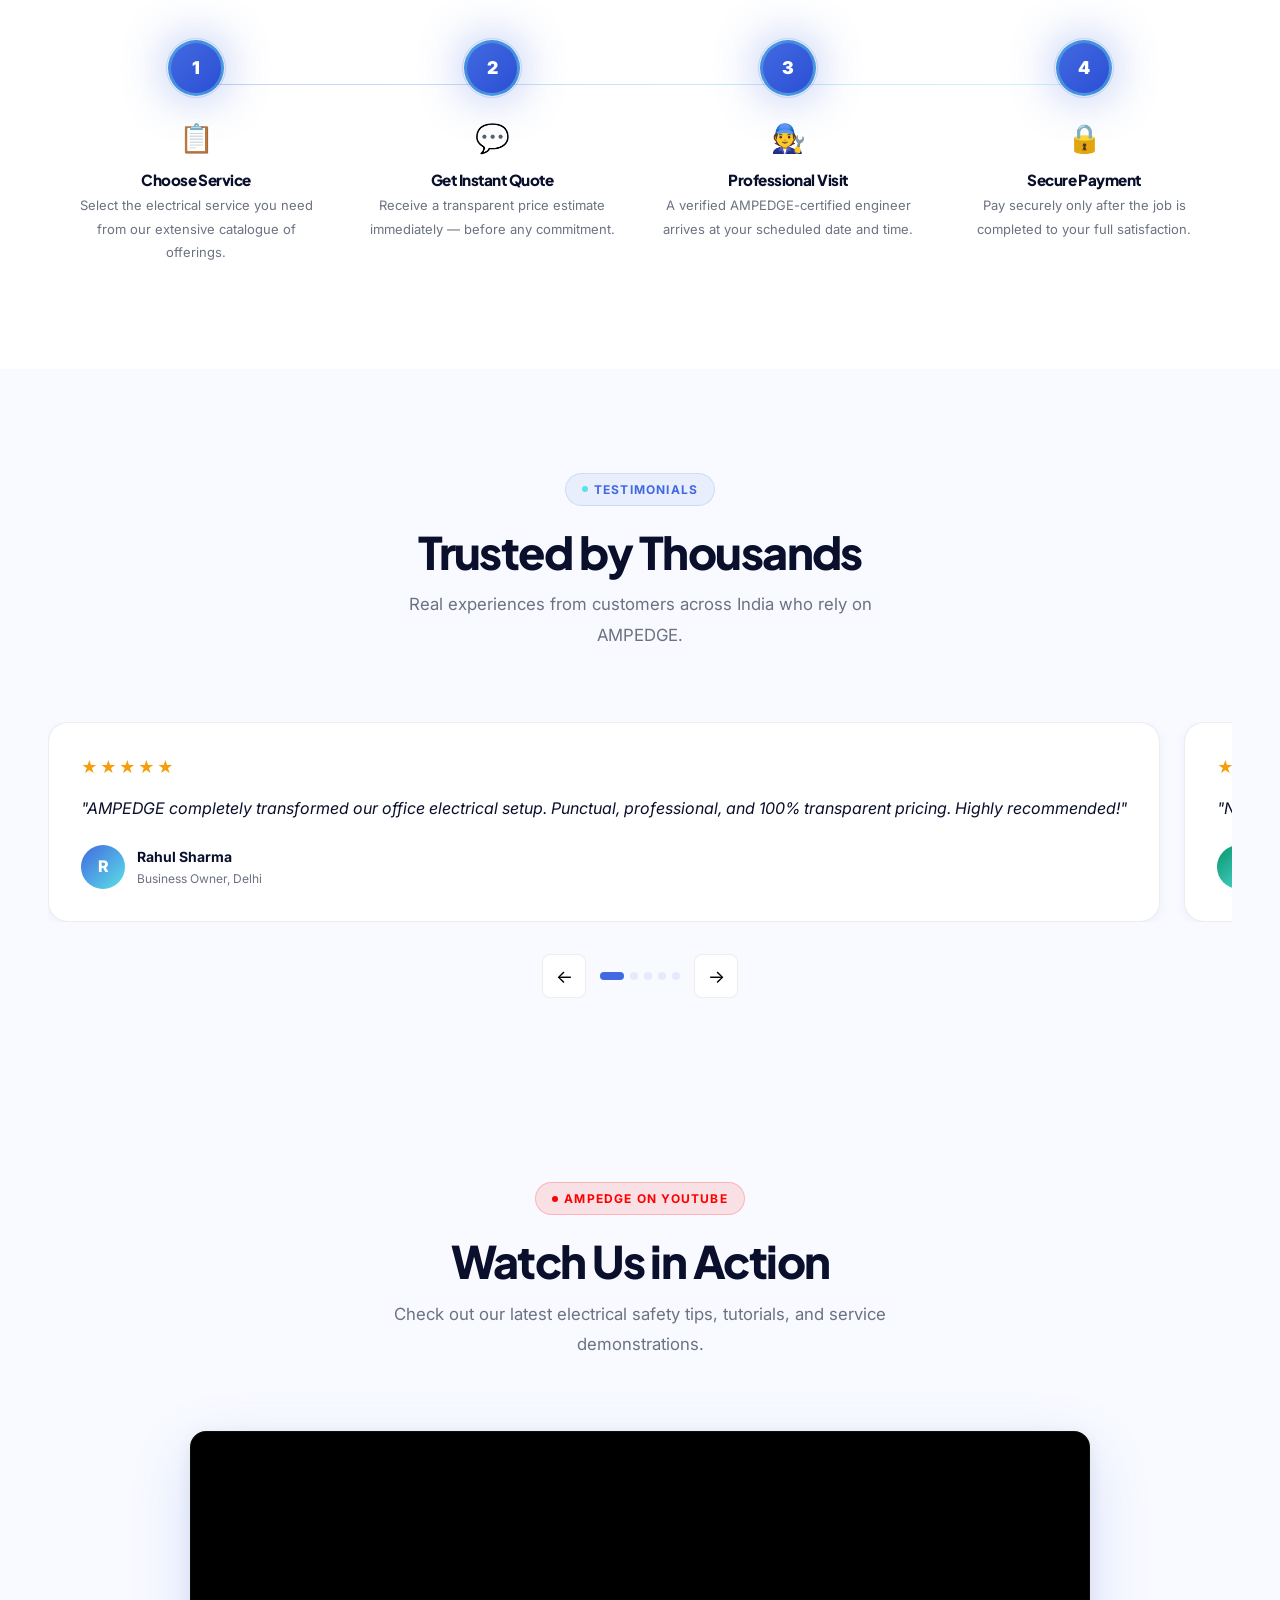
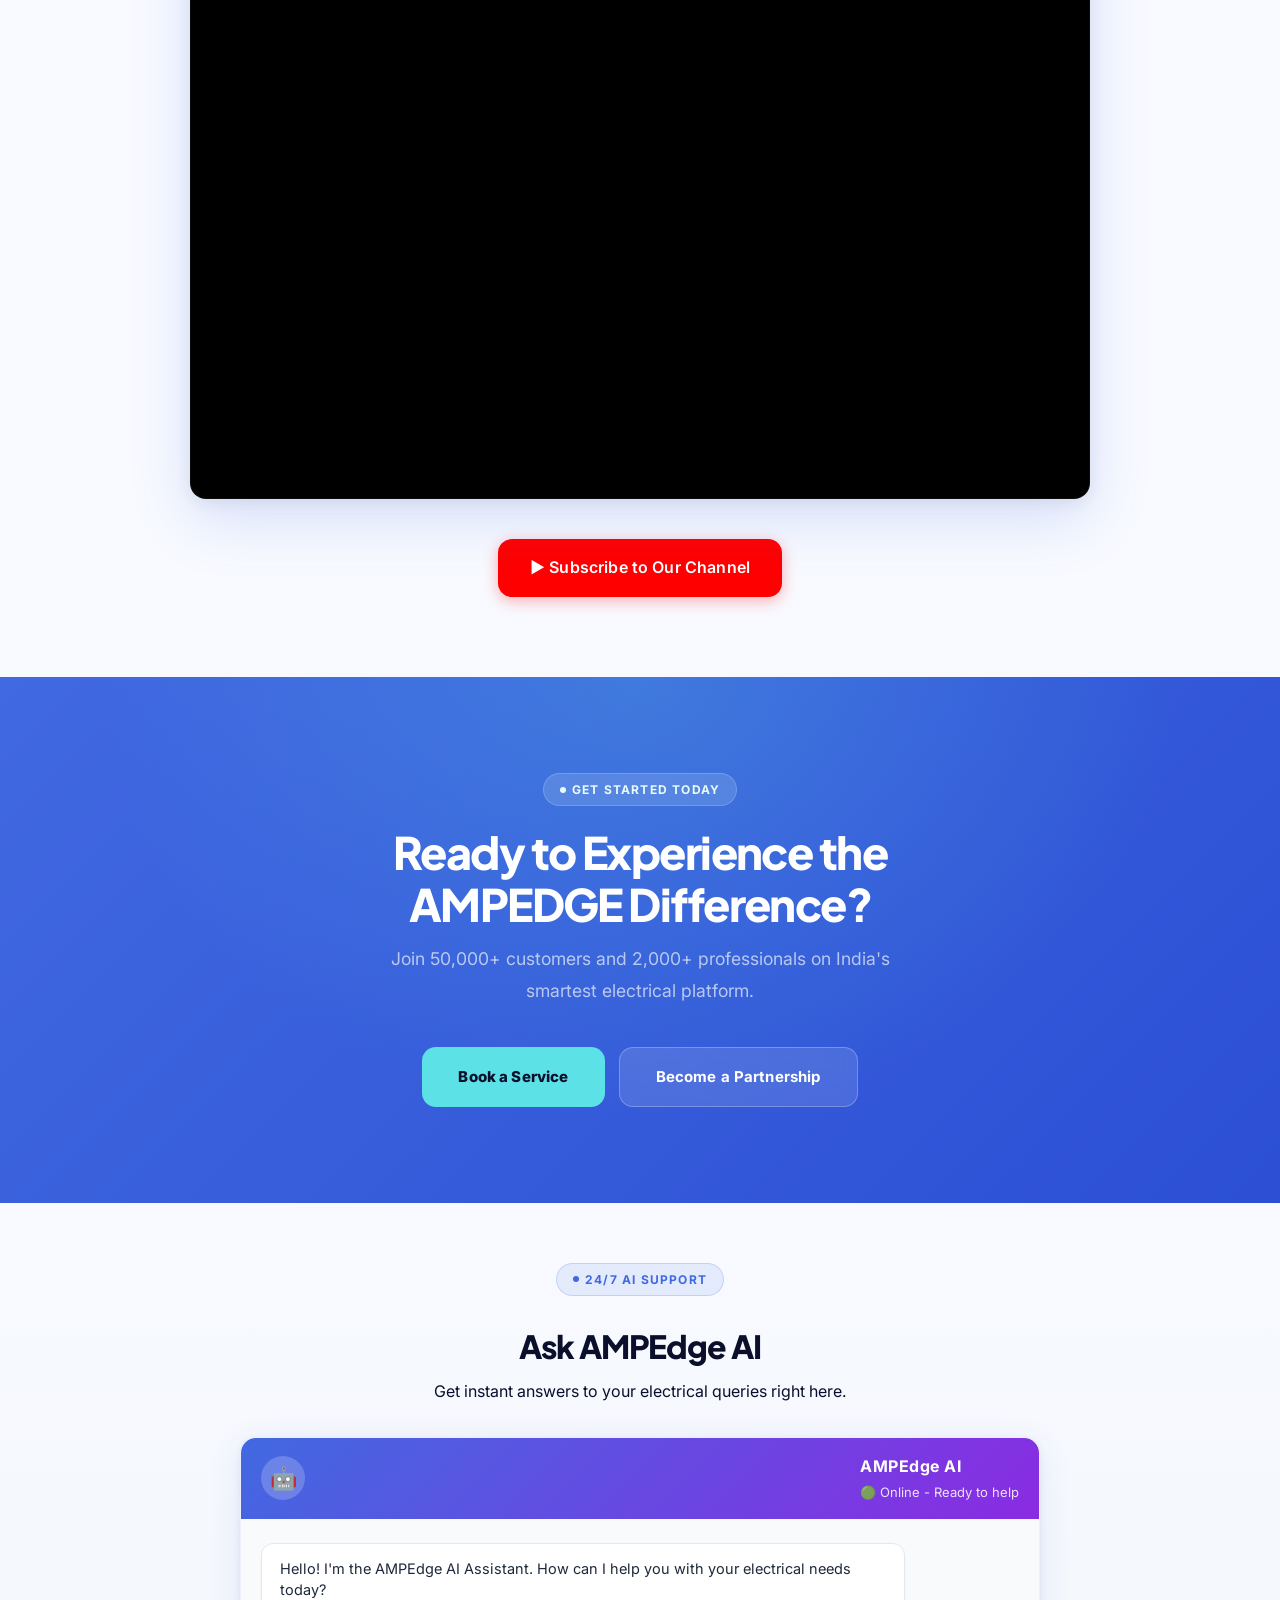
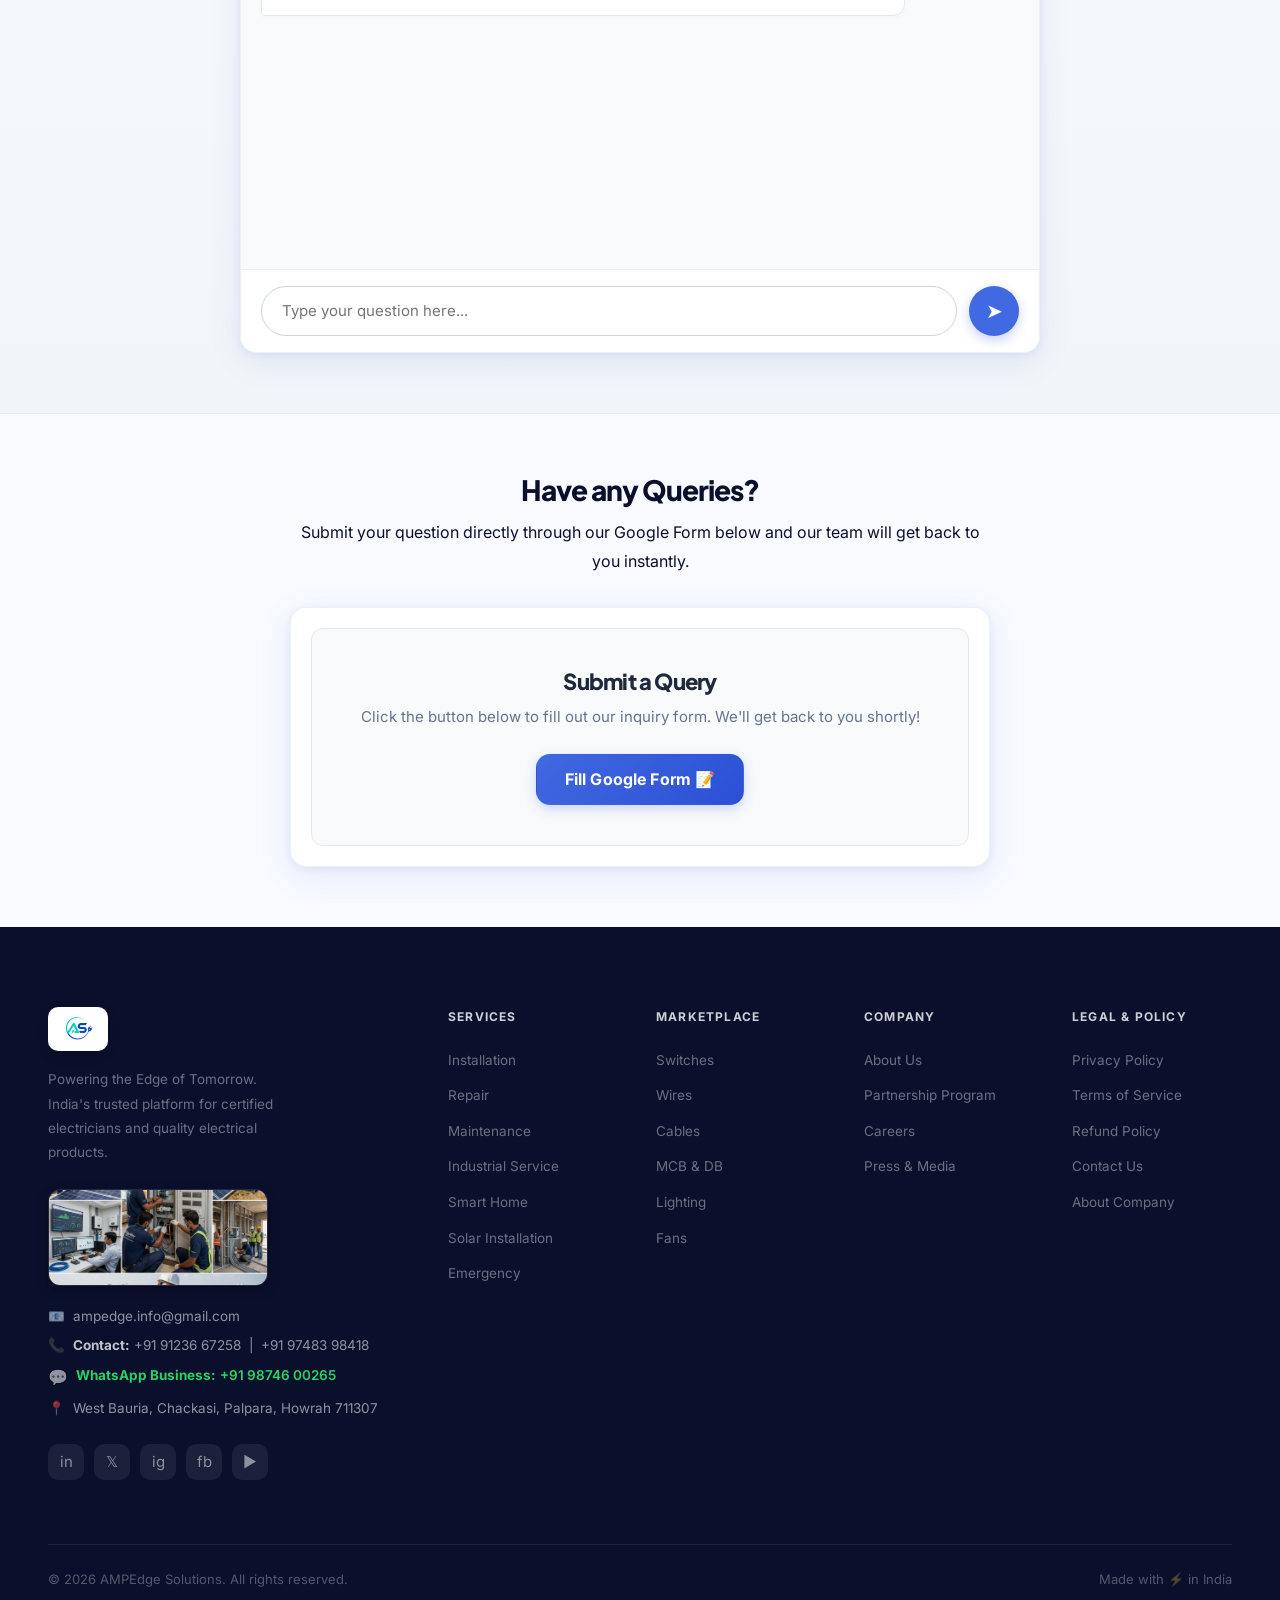
==== commit 61b5e82c: "feat: Add compact circular user profile icon in navbar across all pages including homepage for seaml" ====
--- a/index.html
+++ b/index.html
@@ -406,6 +406,7 @@
     <li><a href="partner.html">Partnership</a></li>
   </ul>
   <div class="nav-right" style="display:flex;align-items:center;">
+    <div class="nav-auth-area" style="display:inline-flex; align-items:center; margin-right:8px; flex-shrink:0;"><a href="javascript:void(0)" onclick="openAuthModal('customer', 'signin')" class="btn-auth-avatar-icon" title="Sign In / My Account" style="display:inline-flex; align-items:center; justify-content:center; width:38px; height:38px; border-radius:50%; background:#ffffff; border:1.5px solid #cbd5e1; color:#0f172a; cursor:pointer; box-shadow:0 2px 8px rgba(0,0,0,0.06); transition:all 0.2s; position:relative; flex-shrink:0; text-decoration:none;" onmouseover="this.style.borderColor='#4169E1'; this.style.color='#4169E1'; this.style.transform='scale(1.08)'" onmouseout="this.style.borderColor='#cbd5e1'; this.style.color='#0f172a'; this.style.transform='scale(1)'"><svg width="20" height="20" viewBox="0 0 24 24" fill="none" stroke="currentColor" stroke-width="2.2" stroke-linecap="round" stroke-linejoin="round"><path d="M20 21v-2a4 4 0 0 0-4-4H8a4 4 0 0 0-4 4v2"></path><circle cx="12" cy="7" r="4"></circle></svg><span style="position:absolute; top:-1px; right:-1px; width:9px; height:9px; background:#4169E1; border:2px solid #fff; border-radius:50%;"></span></a></div>
     <a href="javascript:void(0)" onclick="openDownloadAppModal()" class="btn-app-download" style="margin-right:12px; text-decoration:none; display:inline-flex; align-items:center; gap:8px; padding:8px 16px; border-radius:30px; background:linear-gradient(135deg, #4169E1 0%, #06b6d4 100%); color:#ffffff; font-weight:800; font-size:13px; letter-spacing:0.2px; box-shadow:0 4px 15px rgba(65,105,225,0.4), inset 0 1px 0 rgba(255,255,255,0.3); transition:all 0.25s ease; border:1px solid rgba(255,255,255,0.25); cursor:pointer;" onmouseover="this.style.transform=\'translateY(-2px) scale(1.03)\'; this.style.boxShadow=\'0 8px 25px rgba(6,182,212,0.5)\'" onmouseout="this.style.transform=\'translateY(0) scale(1)\'; this.style.boxShadow=\'0 4px 15px rgba(65,105,225,0.4)\'"><span>📲</span><span>Get App</span><span style="background:rgba(255,255,255,0.25); font-size:9.5px; padding:2px 6px; border-radius:10px; font-weight:900; letter-spacing:0.5px; text-transform:uppercase;">v1.0</span></a>
     <a href="https://wa.me/919874600265" target="_blank" style="margin-right:12px;display:flex;align-items:center;justify-content:center;width:38px;height:38px;background:#25d366;border-radius:50%;color:#fff;transition:transform 0.2s;box-shadow:0 2px 8px rgba(37,211,102,0.4)" onmouseover="this.style.transform='scale(1.08)'" onmouseout="this.style.transform='scale(1)'" aria-label="WhatsApp">
       <svg xmlns="http://www.w3.org/2000/svg" viewBox="0 0 448 512" width="20" height="20" fill="#fff"><path d="M380.9 97.1C339 55.1 283.2 32 223.9 32c-122.4 0-222 99.6-222 222 0 39.1 10.2 77.3 29.6 111L0 480l117.7-30.9c32.4 17.7 68.9 27 106.1 27h.1c122.3 0 224.1-99.6 224.1-222 0-59.3-25.2-115-67.1-157zm-157 341.6c-33.2 0-65.7-8.9-94-25.7l-6.7-4-69.8 18.3L72 359.2l-4.4-7c-18.5-29.4-28.2-63.3-28.2-98.2 0-101.7 82.8-184.5 184.6-184.5 49.3 0 95.6 19.2 130.4 54.1 34.8 34.9 56.2 81.2 56.1 130.5 0 101.8-84.9 184.6-186.6 184.6zm101.2-138.2c-5.5-2.8-32.8-16.2-37.9-18-5.1-1.9-8.8-2.8-12.5 2.8-3.7 5.6-14.3 18-17.6 21.8-3.2 3.7-6.5 4.2-12 1.4-32.6-16.3-54-29.1-75.5-66-2.1-3.6 2.1-3.2 7.6-14.1 1.4-2.8 2.8-5.2 1.4-7.6-1.4-2.3-12.5-30.1-17.1-41.2-4.5-10.8-9.1-9.3-12.5-9.5-3.2-.2-6.9-.2-10.6-.2-3.7 0-9.7 1.4-14.8 6.9-5.1 5.6-19.4 19-19.4 46.3 0 27.3 19.9 53.7 22.6 57.4 2.8 3.7 39.1 59.7 94.8 83.8 35.2 15.2 49 16.5 66.6 13.9 10.7-1.6 32.8-13.4 37.4-26.4 4.6-13 4.6-24.1 3.2-26.4-1.3-2.5-5-3.9-10.5-6.6z"/></svg>
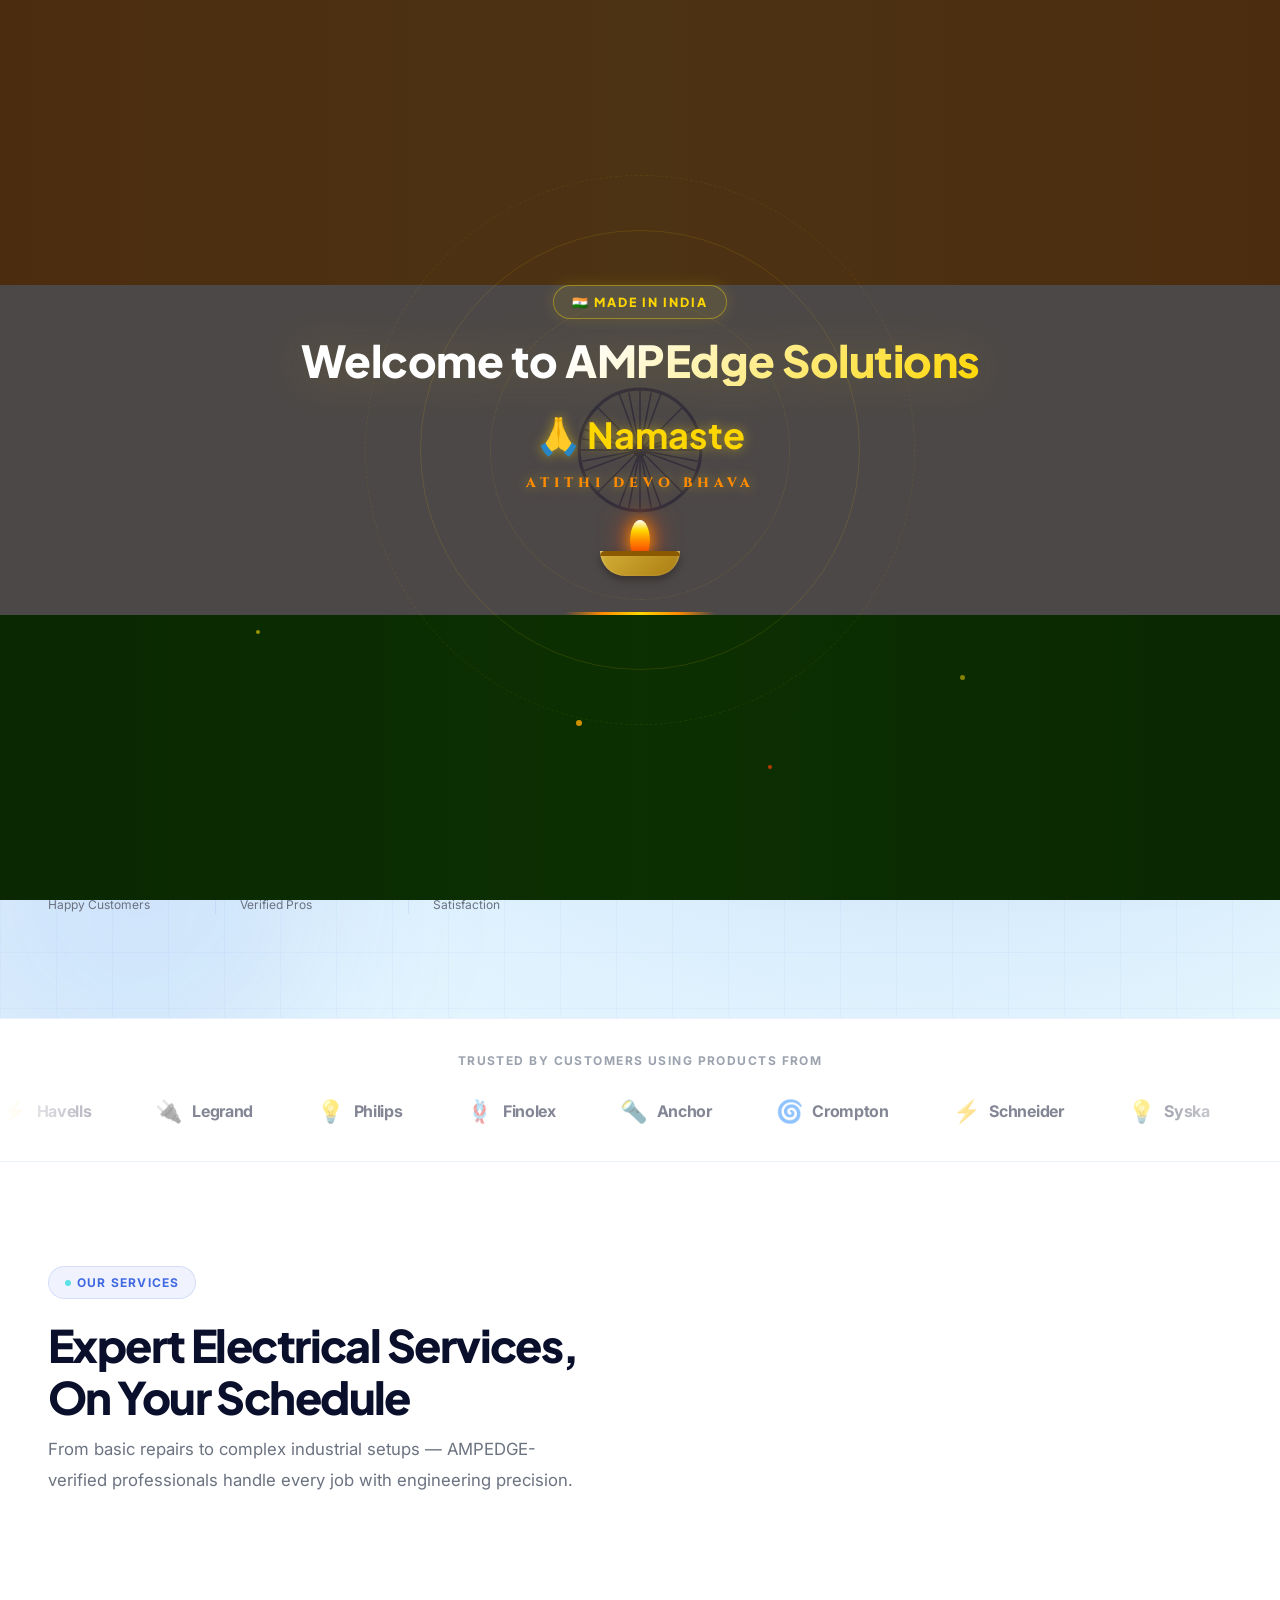
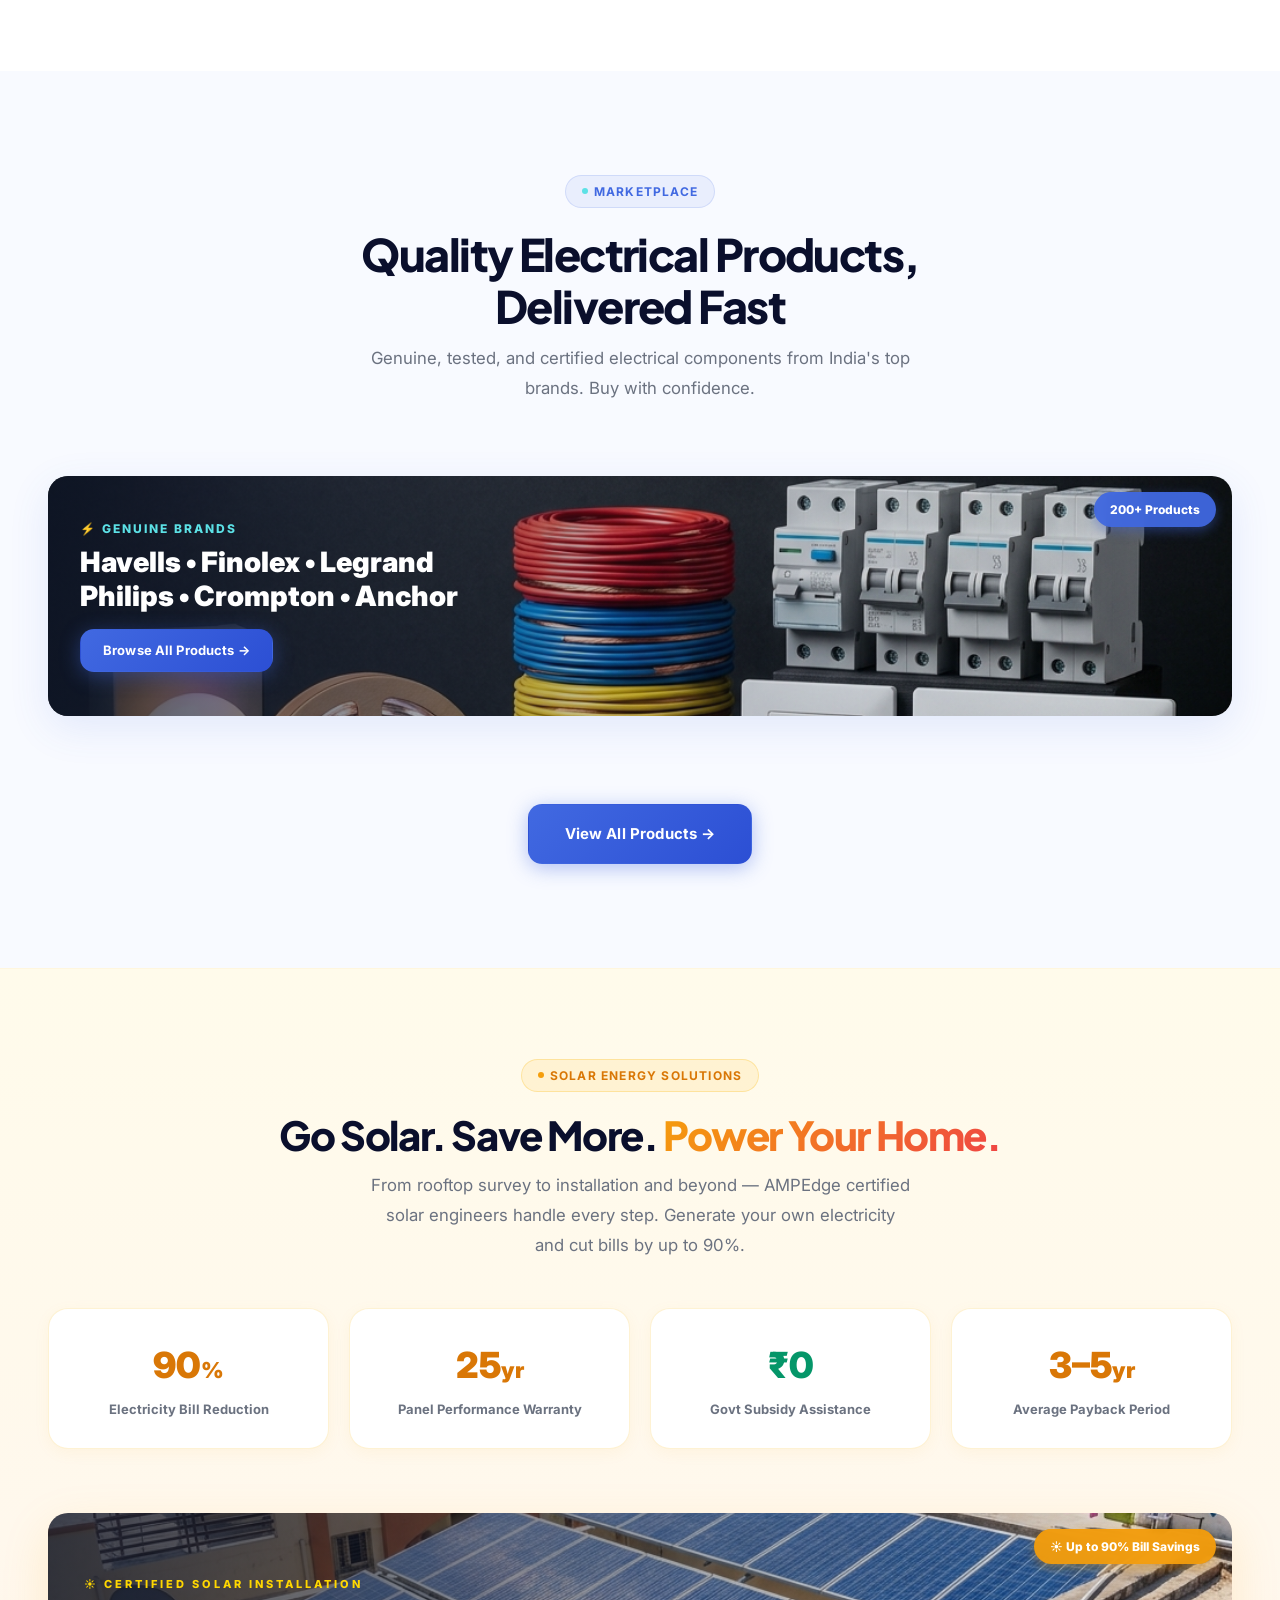
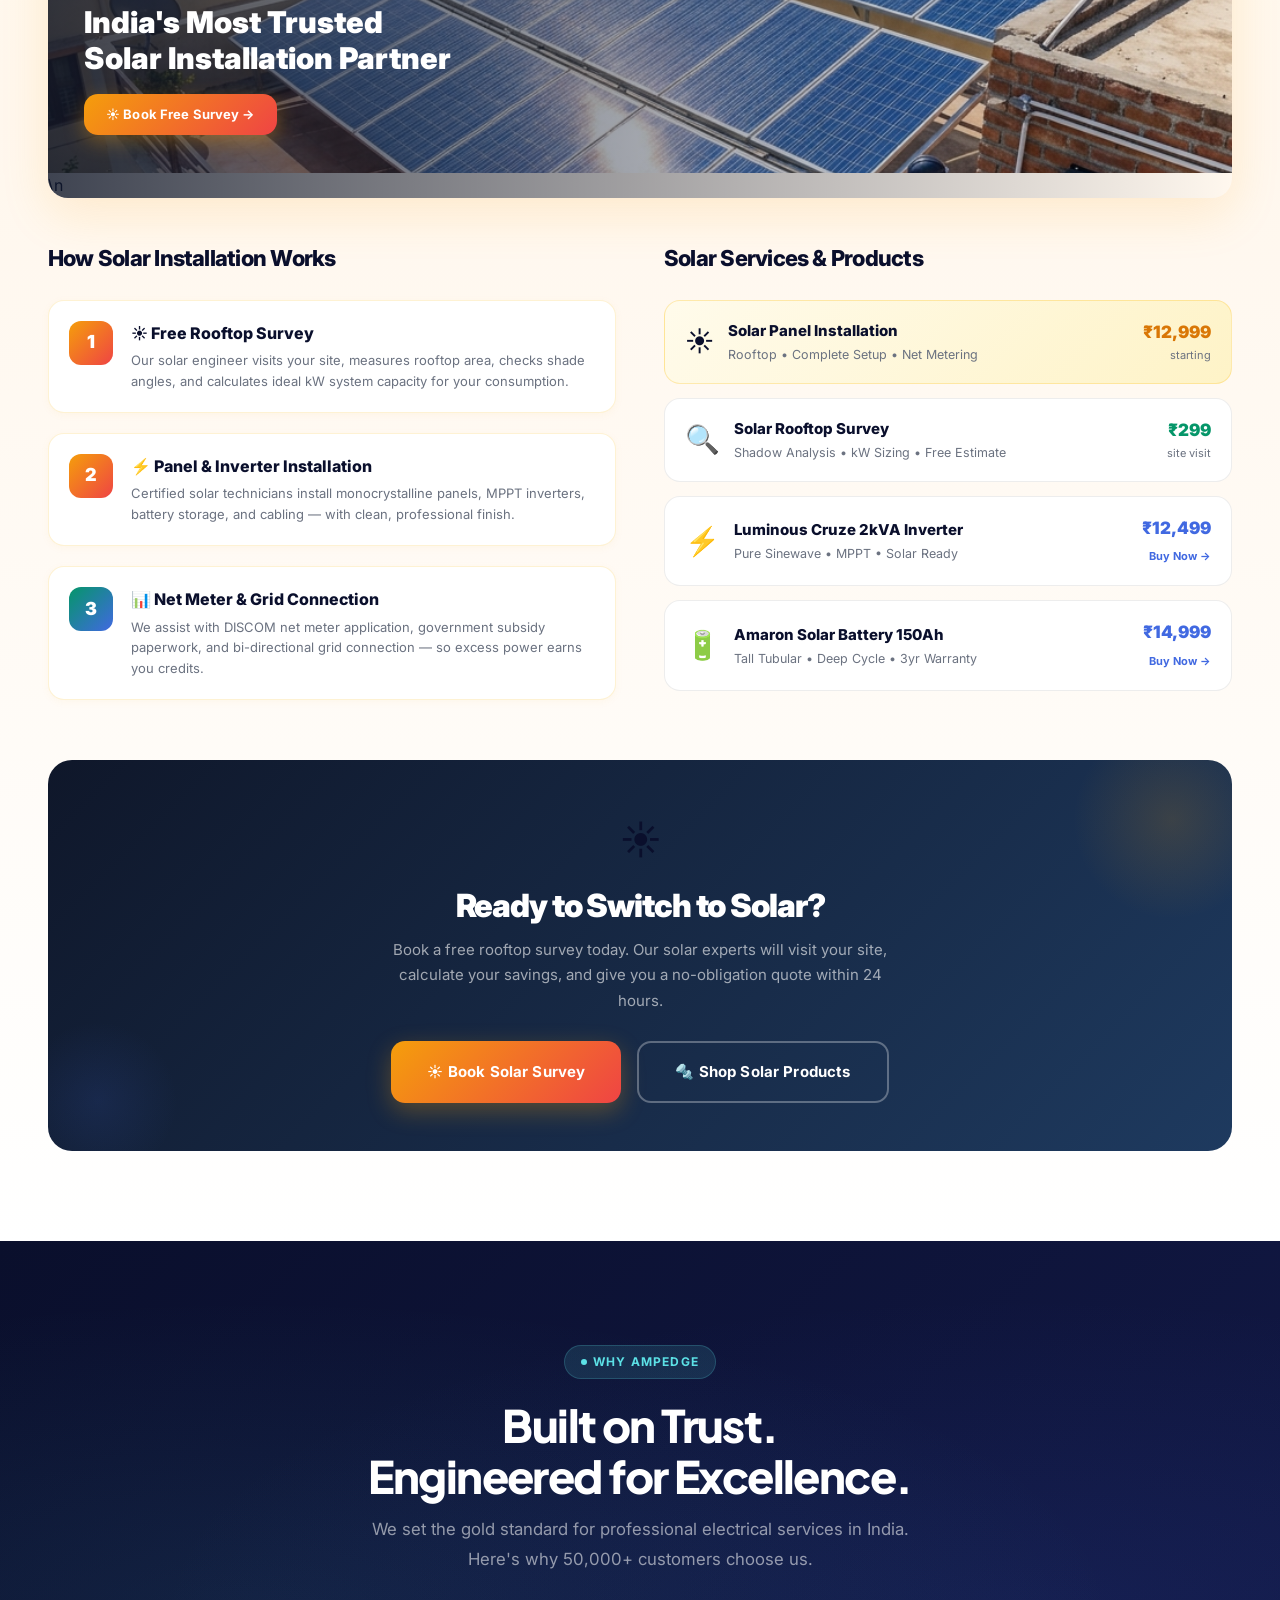
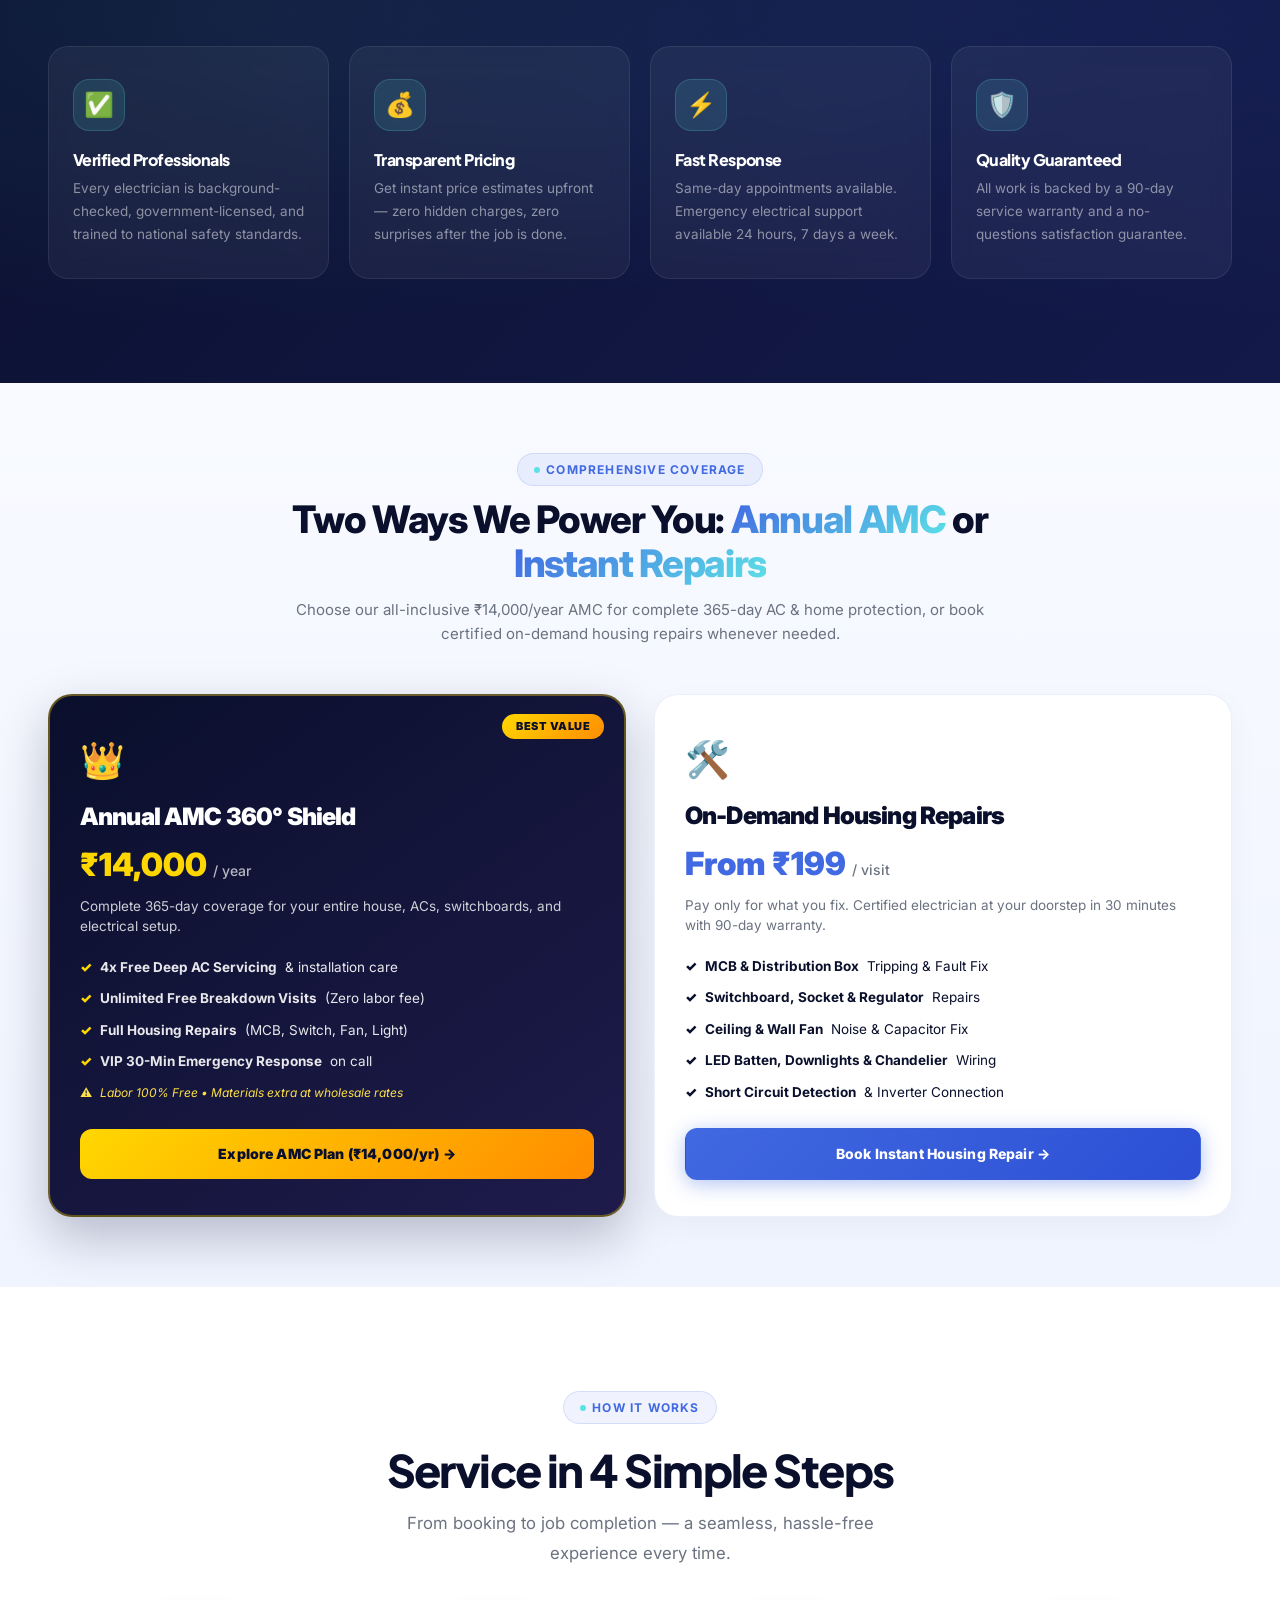
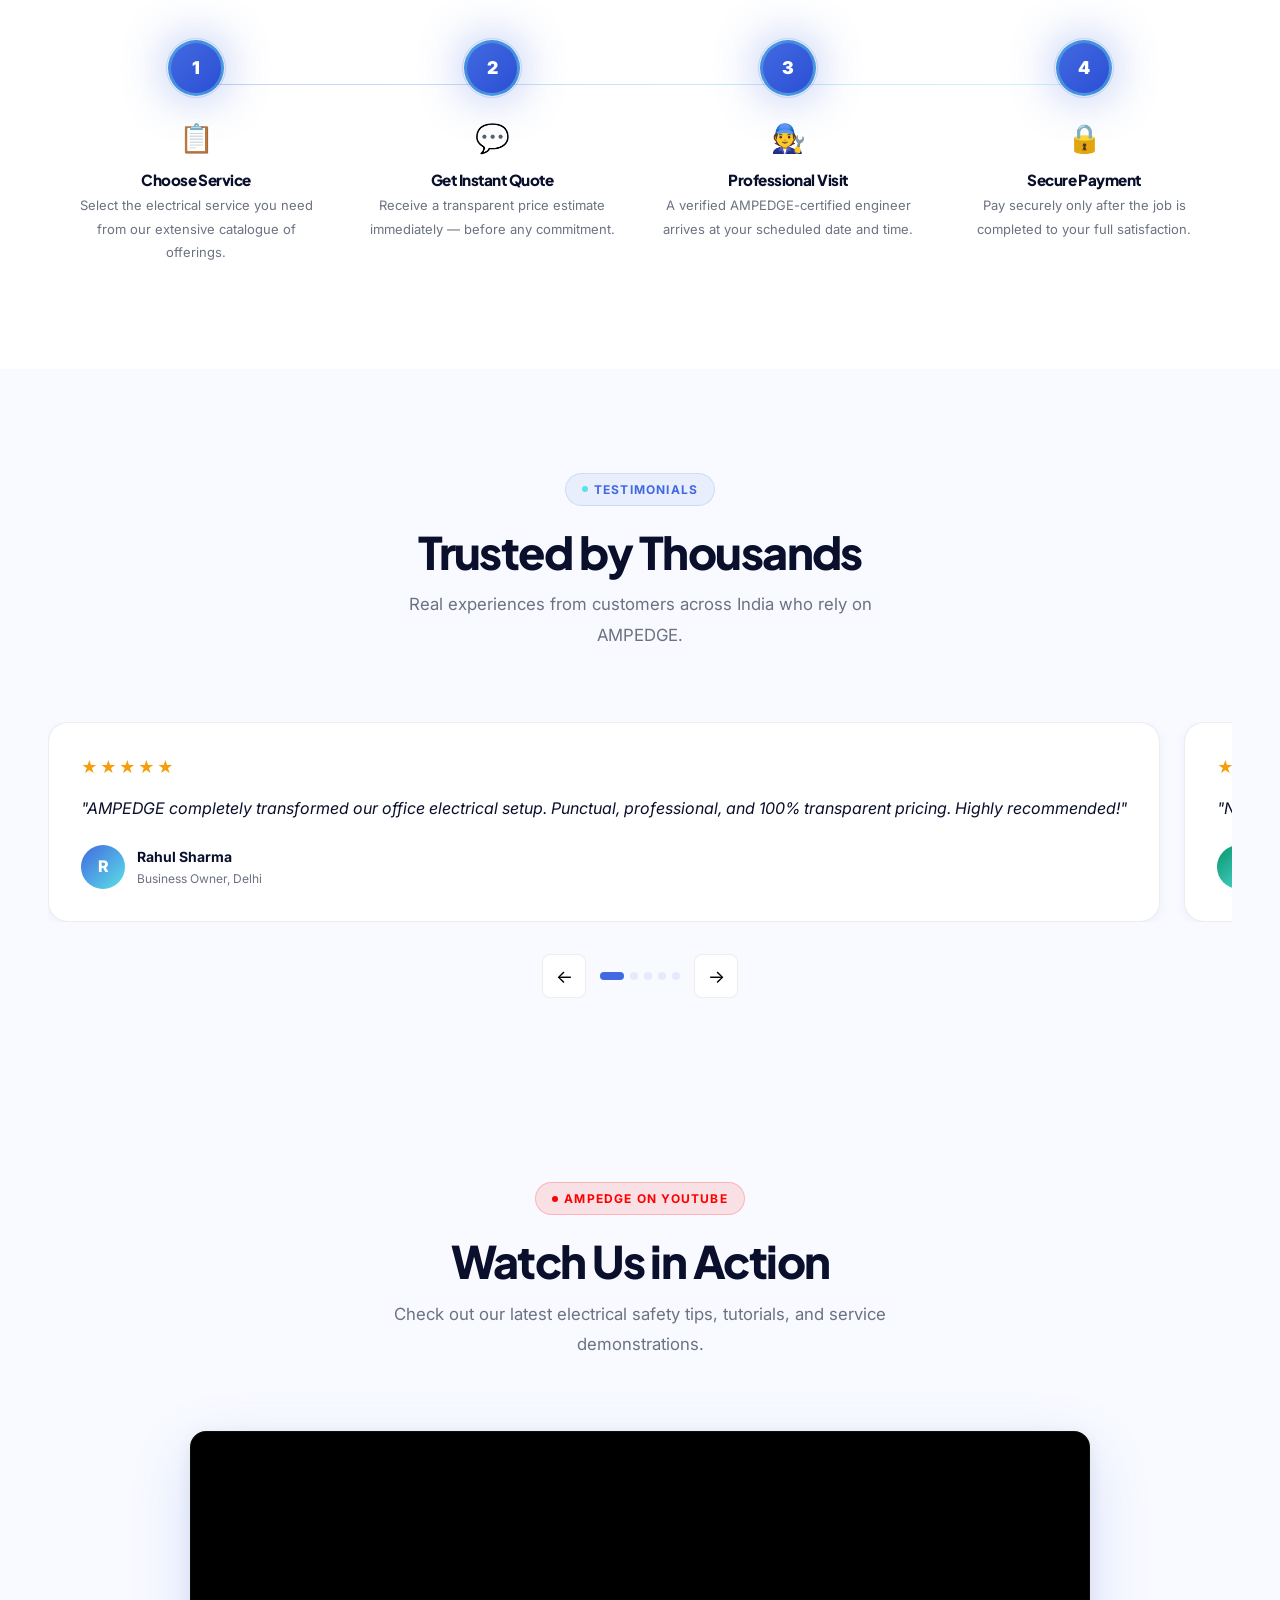
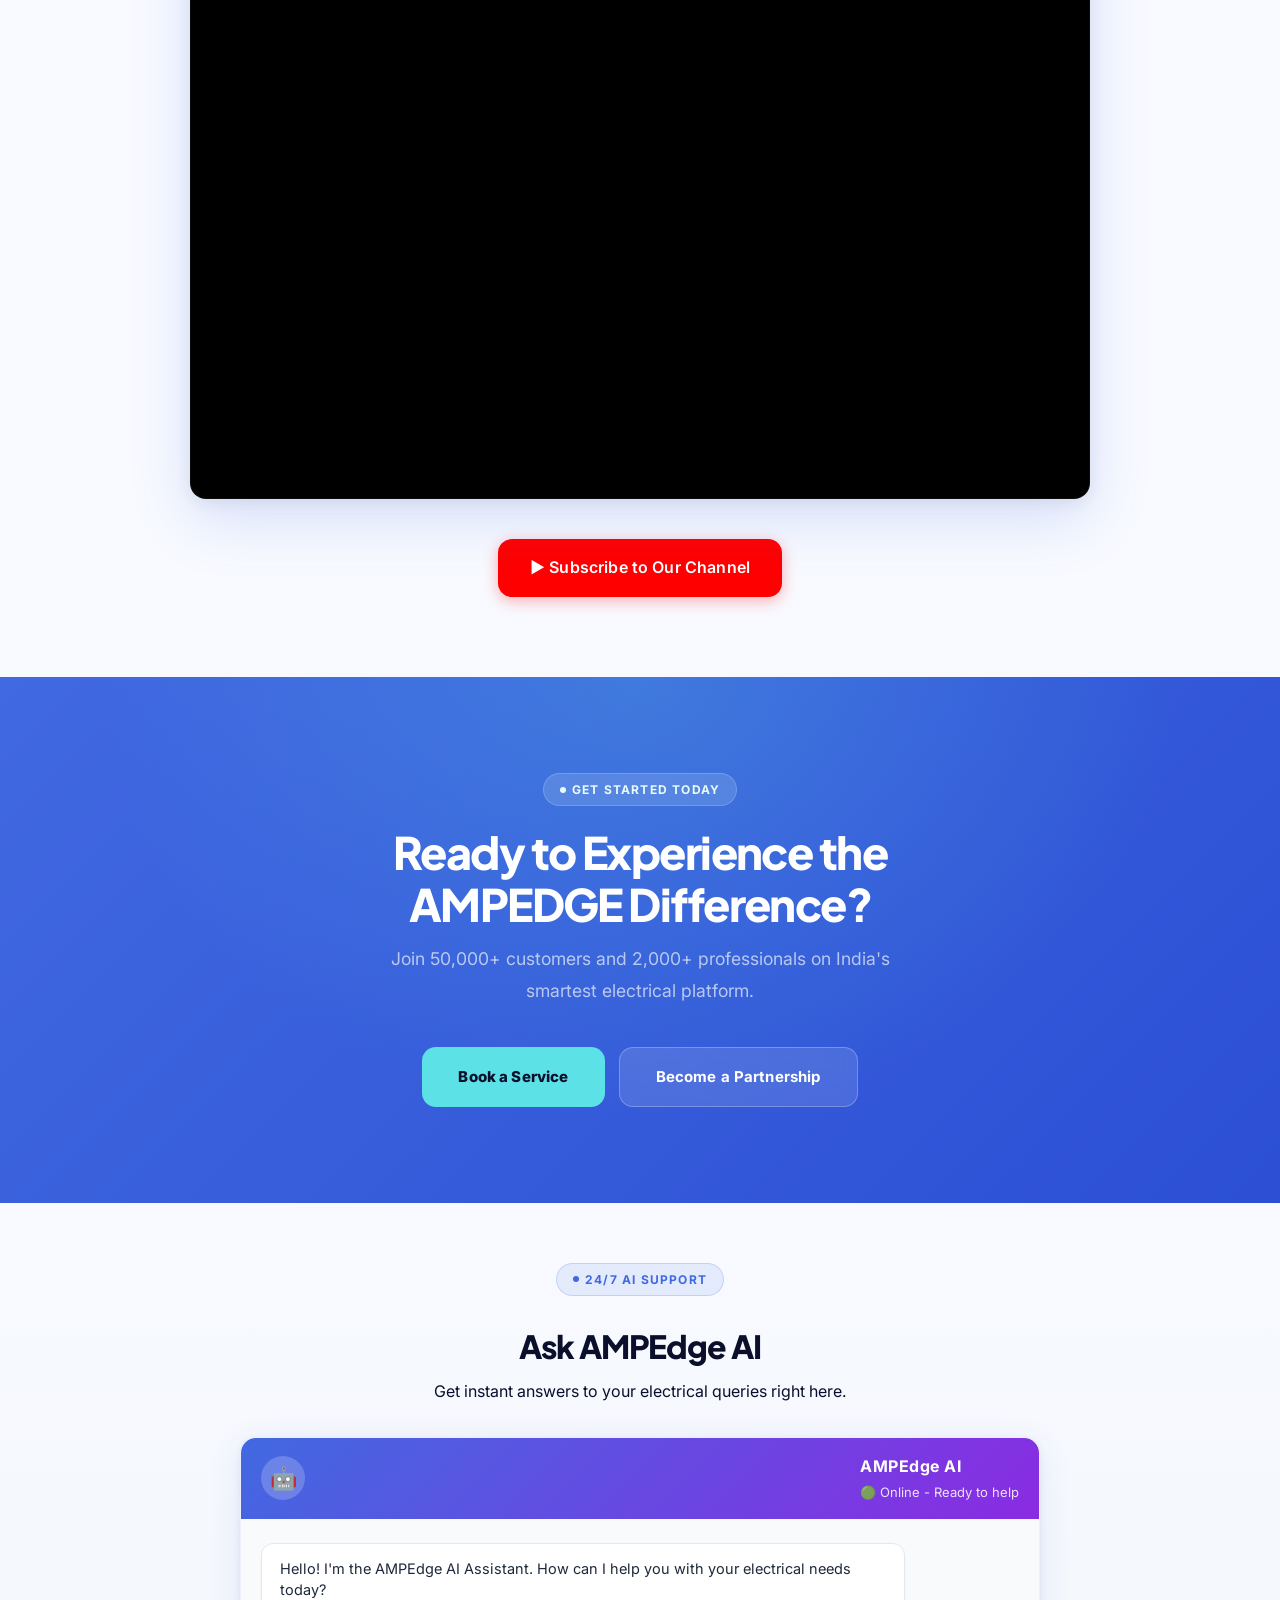
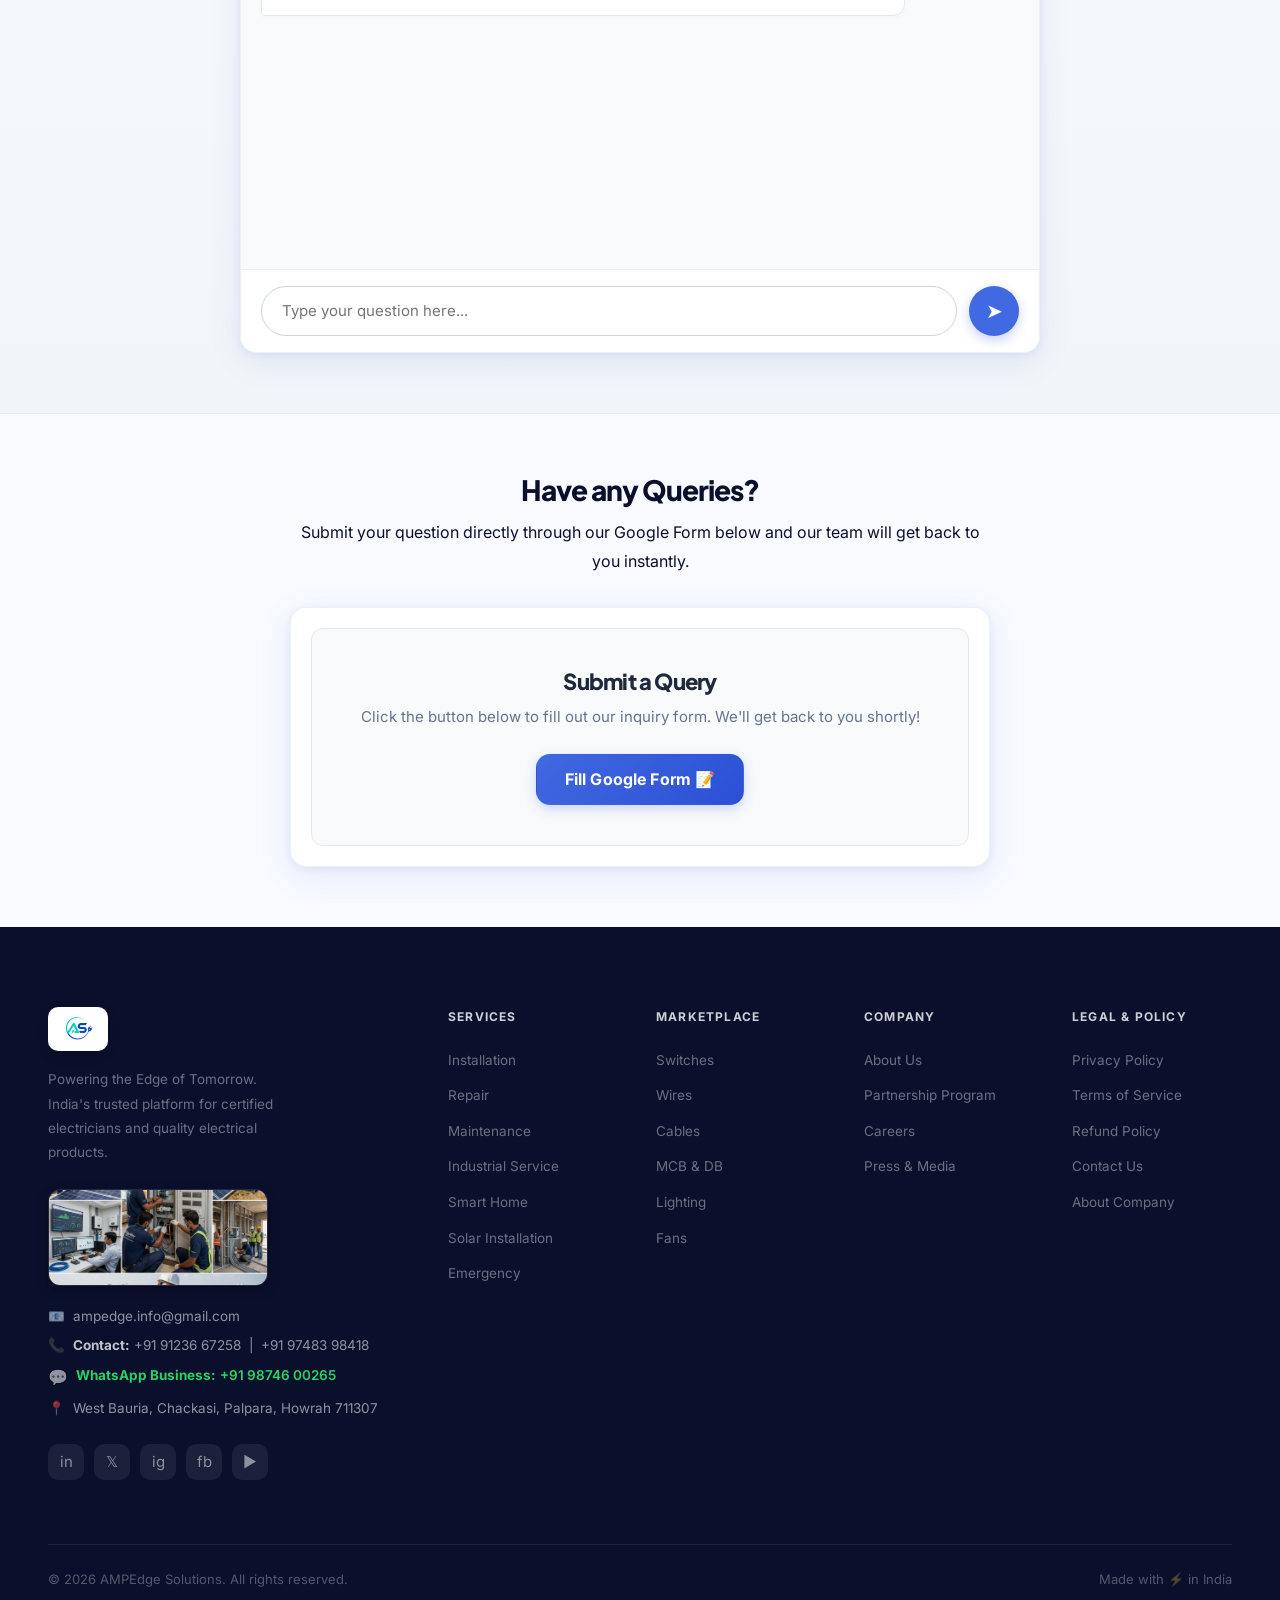
==== commit 24d96c63: "style: Position compact user person icon right next to Shop Now button in navbar across all pages" ====
--- a/index.html
+++ b/index.html
@@ -406,13 +406,14 @@
     <li><a href="partner.html">Partnership</a></li>
   </ul>
   <div class="nav-right" style="display:flex;align-items:center;">
-    <div class="nav-auth-area" style="display:inline-flex; align-items:center; margin-right:8px; flex-shrink:0;"><a href="javascript:void(0)" onclick="openAuthModal('customer', 'signin')" class="btn-auth-avatar-icon" title="Sign In / My Account" style="display:inline-flex; align-items:center; justify-content:center; width:38px; height:38px; border-radius:50%; background:#ffffff; border:1.5px solid #cbd5e1; color:#0f172a; cursor:pointer; box-shadow:0 2px 8px rgba(0,0,0,0.06); transition:all 0.2s; position:relative; flex-shrink:0; text-decoration:none;" onmouseover="this.style.borderColor='#4169E1'; this.style.color='#4169E1'; this.style.transform='scale(1.08)'" onmouseout="this.style.borderColor='#cbd5e1'; this.style.color='#0f172a'; this.style.transform='scale(1)'"><svg width="20" height="20" viewBox="0 0 24 24" fill="none" stroke="currentColor" stroke-width="2.2" stroke-linecap="round" stroke-linejoin="round"><path d="M20 21v-2a4 4 0 0 0-4-4H8a4 4 0 0 0-4 4v2"></path><circle cx="12" cy="7" r="4"></circle></svg><span style="position:absolute; top:-1px; right:-1px; width:9px; height:9px; background:#4169E1; border:2px solid #fff; border-radius:50%;"></span></a></div>
+    
     <a href="javascript:void(0)" onclick="openDownloadAppModal()" class="btn-app-download" style="margin-right:12px; text-decoration:none; display:inline-flex; align-items:center; gap:8px; padding:8px 16px; border-radius:30px; background:linear-gradient(135deg, #4169E1 0%, #06b6d4 100%); color:#ffffff; font-weight:800; font-size:13px; letter-spacing:0.2px; box-shadow:0 4px 15px rgba(65,105,225,0.4), inset 0 1px 0 rgba(255,255,255,0.3); transition:all 0.25s ease; border:1px solid rgba(255,255,255,0.25); cursor:pointer;" onmouseover="this.style.transform=\'translateY(-2px) scale(1.03)\'; this.style.boxShadow=\'0 8px 25px rgba(6,182,212,0.5)\'" onmouseout="this.style.transform=\'translateY(0) scale(1)\'; this.style.boxShadow=\'0 4px 15px rgba(65,105,225,0.4)\'"><span>📲</span><span>Get App</span><span style="background:rgba(255,255,255,0.25); font-size:9.5px; padding:2px 6px; border-radius:10px; font-weight:900; letter-spacing:0.5px; text-transform:uppercase;">v1.0</span></a>
     <a href="https://wa.me/919874600265" target="_blank" style="margin-right:12px;display:flex;align-items:center;justify-content:center;width:38px;height:38px;background:#25d366;border-radius:50%;color:#fff;transition:transform 0.2s;box-shadow:0 2px 8px rgba(37,211,102,0.4)" onmouseover="this.style.transform='scale(1.08)'" onmouseout="this.style.transform='scale(1)'" aria-label="WhatsApp">
       <svg xmlns="http://www.w3.org/2000/svg" viewBox="0 0 448 512" width="20" height="20" fill="#fff"><path d="M380.9 97.1C339 55.1 283.2 32 223.9 32c-122.4 0-222 99.6-222 222 0 39.1 10.2 77.3 29.6 111L0 480l117.7-30.9c32.4 17.7 68.9 27 106.1 27h.1c122.3 0 224.1-99.6 224.1-222 0-59.3-25.2-115-67.1-157zm-157 341.6c-33.2 0-65.7-8.9-94-25.7l-6.7-4-69.8 18.3L72 359.2l-4.4-7c-18.5-29.4-28.2-63.3-28.2-98.2 0-101.7 82.8-184.5 184.6-184.5 49.3 0 95.6 19.2 130.4 54.1 34.8 34.9 56.2 81.2 56.1 130.5 0 101.8-84.9 184.6-186.6 184.6zm101.2-138.2c-5.5-2.8-32.8-16.2-37.9-18-5.1-1.9-8.8-2.8-12.5 2.8-3.7 5.6-14.3 18-17.6 21.8-3.2 3.7-6.5 4.2-12 1.4-32.6-16.3-54-29.1-75.5-66-2.1-3.6 2.1-3.2 7.6-14.1 1.4-2.8 2.8-5.2 1.4-7.6-1.4-2.3-12.5-30.1-17.1-41.2-4.5-10.8-9.1-9.3-12.5-9.5-3.2-.2-6.9-.2-10.6-.2-3.7 0-9.7 1.4-14.8 6.9-5.1 5.6-19.4 19-19.4 46.3 0 27.3 19.9 53.7 22.6 57.4 2.8 3.7 39.1 59.7 94.8 83.8 35.2 15.2 49 16.5 66.6 13.9 10.7-1.6 32.8-13.4 37.4-26.4 4.6-13 4.6-24.1 3.2-26.4-1.3-2.5-5-3.9-10.5-6.6z"/></svg>
     </a>
     <a href="booking.html" class="btn btn-outline btn-sm">Book a Service</a>
     <a href="marketplace.html" class="btn btn-primary btn-sm">Shop Now →</a>
+    <div class="nav-auth-area" style="display:inline-flex; align-items:center; margin-left:8px; flex-shrink:0;"><a href="javascript:void(0)" onclick="openAuthModal('customer', 'signin')" class="btn-auth-avatar-icon" title="My Account / Sign In" style="display:inline-flex; align-items:center; justify-content:center; width:36px; height:36px; border-radius:50%; background:#ffffff; border:1.5px solid #cbd5e1; color:#0f172a; cursor:pointer; box-shadow:0 2px 6px rgba(0,0,0,0.06); transition:all 0.2s; position:relative; flex-shrink:0; text-decoration:none;" onmouseover="this.style.borderColor='#4169E1'; this.style.color='#4169E1'; this.style.transform='scale(1.08)'" onmouseout="this.style.borderColor='#cbd5e1'; this.style.color='#0f172a'; this.style.transform='scale(1)'"><svg width="18" height="18" viewBox="0 0 24 24" fill="none" stroke="currentColor" stroke-width="2.2" stroke-linecap="round" stroke-linejoin="round"><path d="M20 21v-2a4 4 0 0 0-4-4H8a4 4 0 0 0-4 4v2"></path><circle cx="12" cy="7" r="4"></circle></svg></a></div>
   </div>
   <div class="hamburger" onclick="openMob()"><span></span><span></span><span></span></div>
 </div>
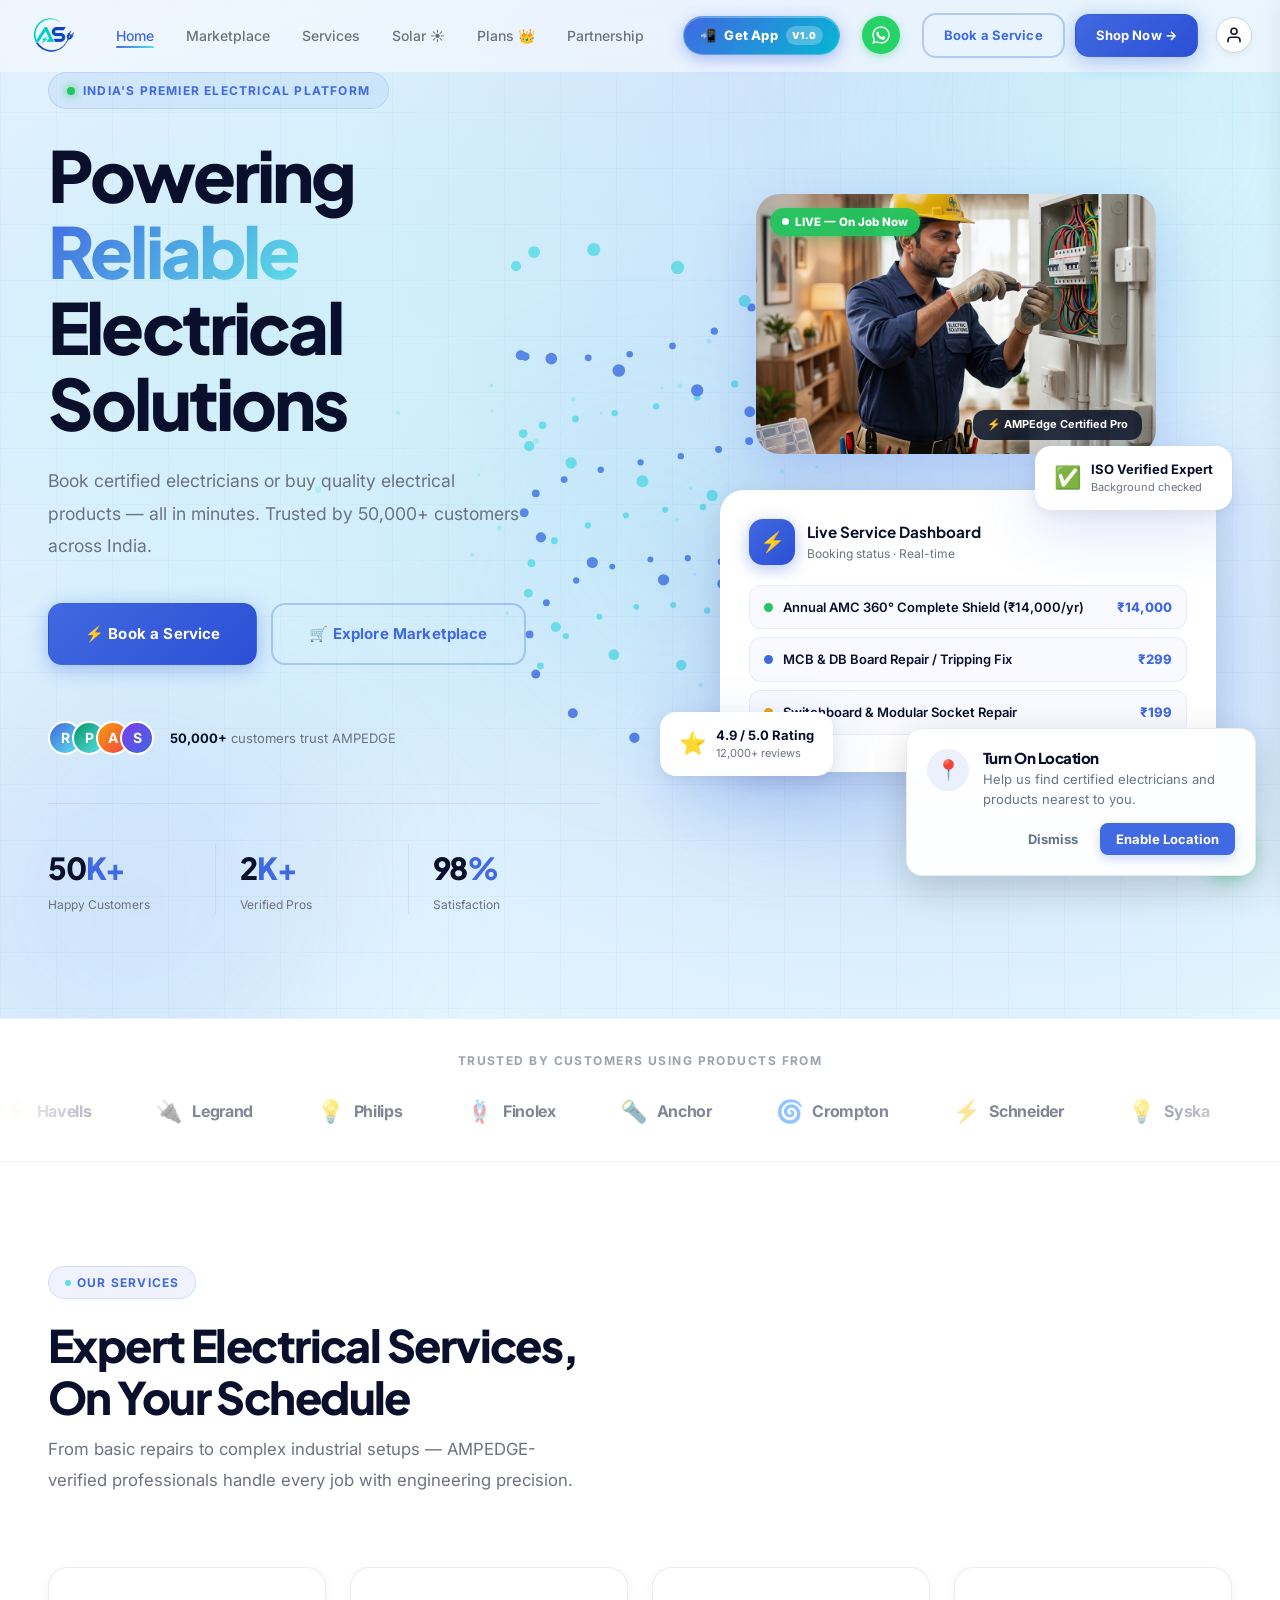
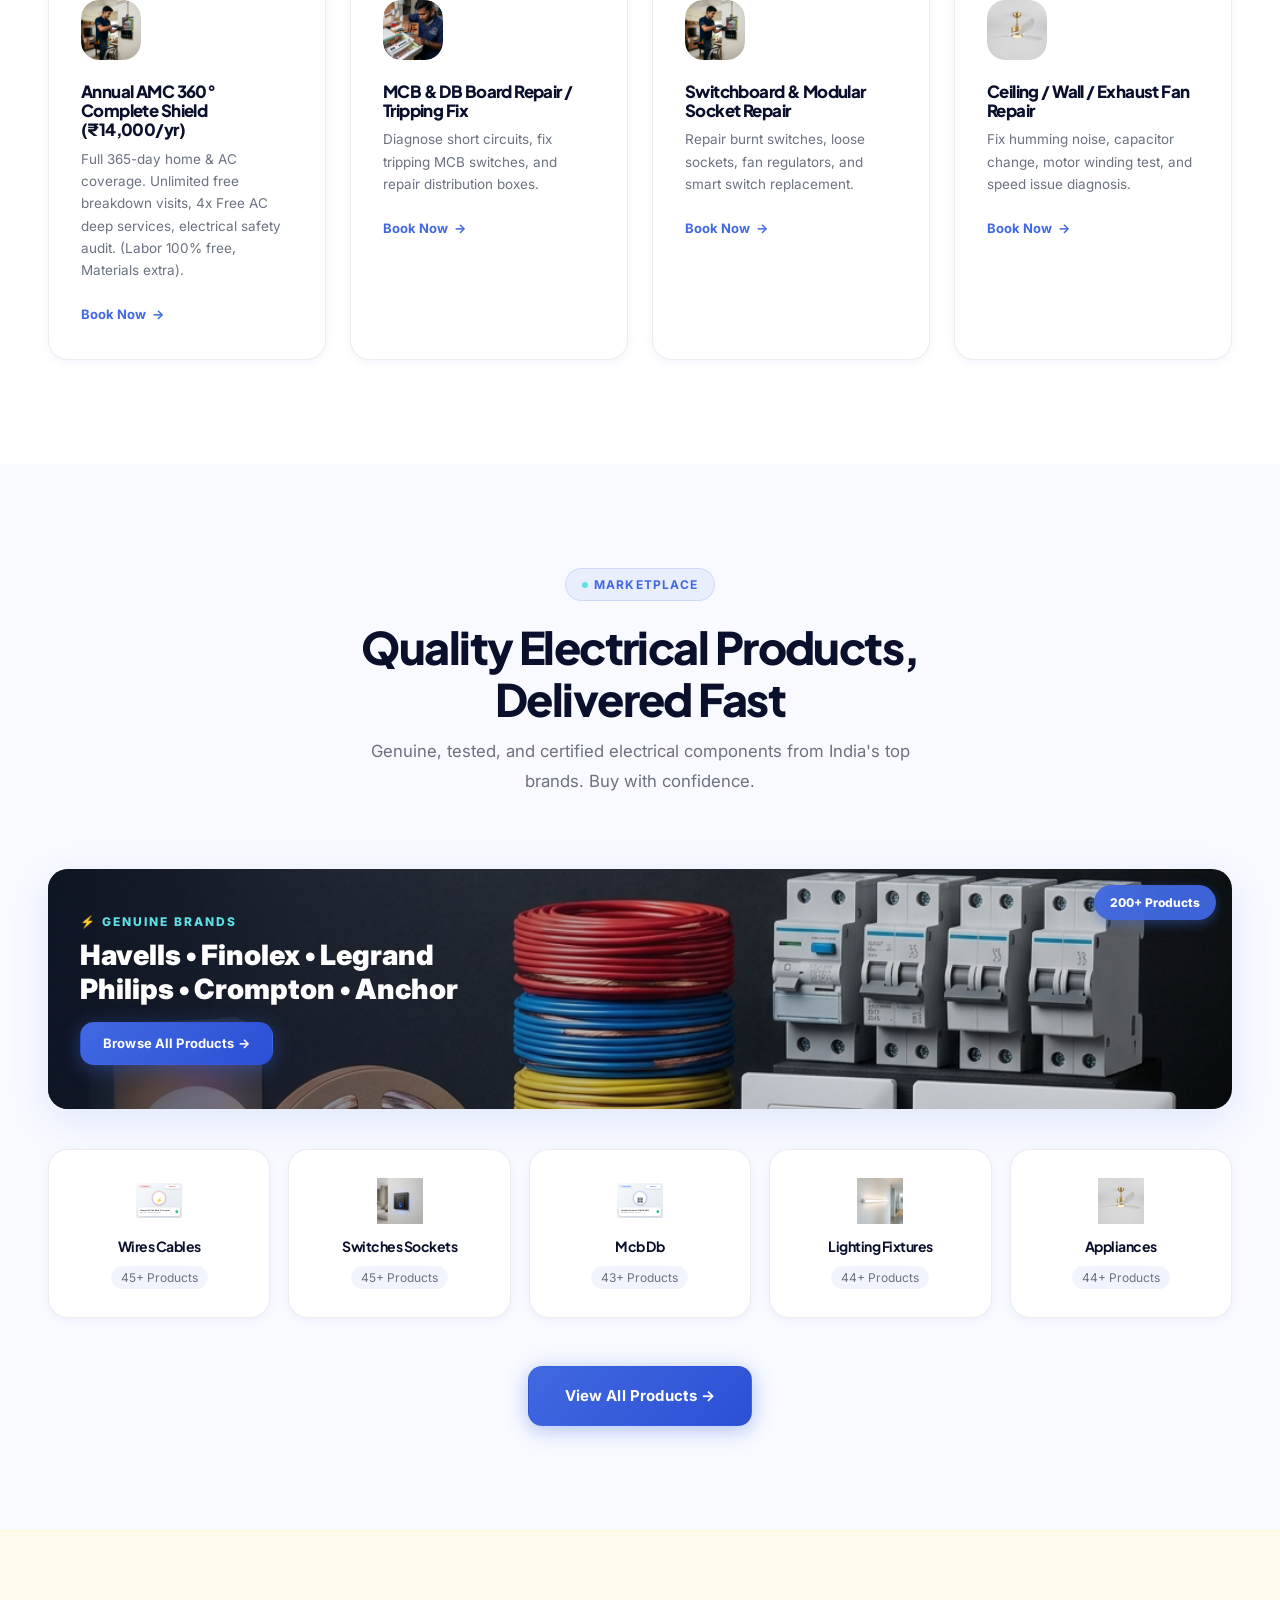
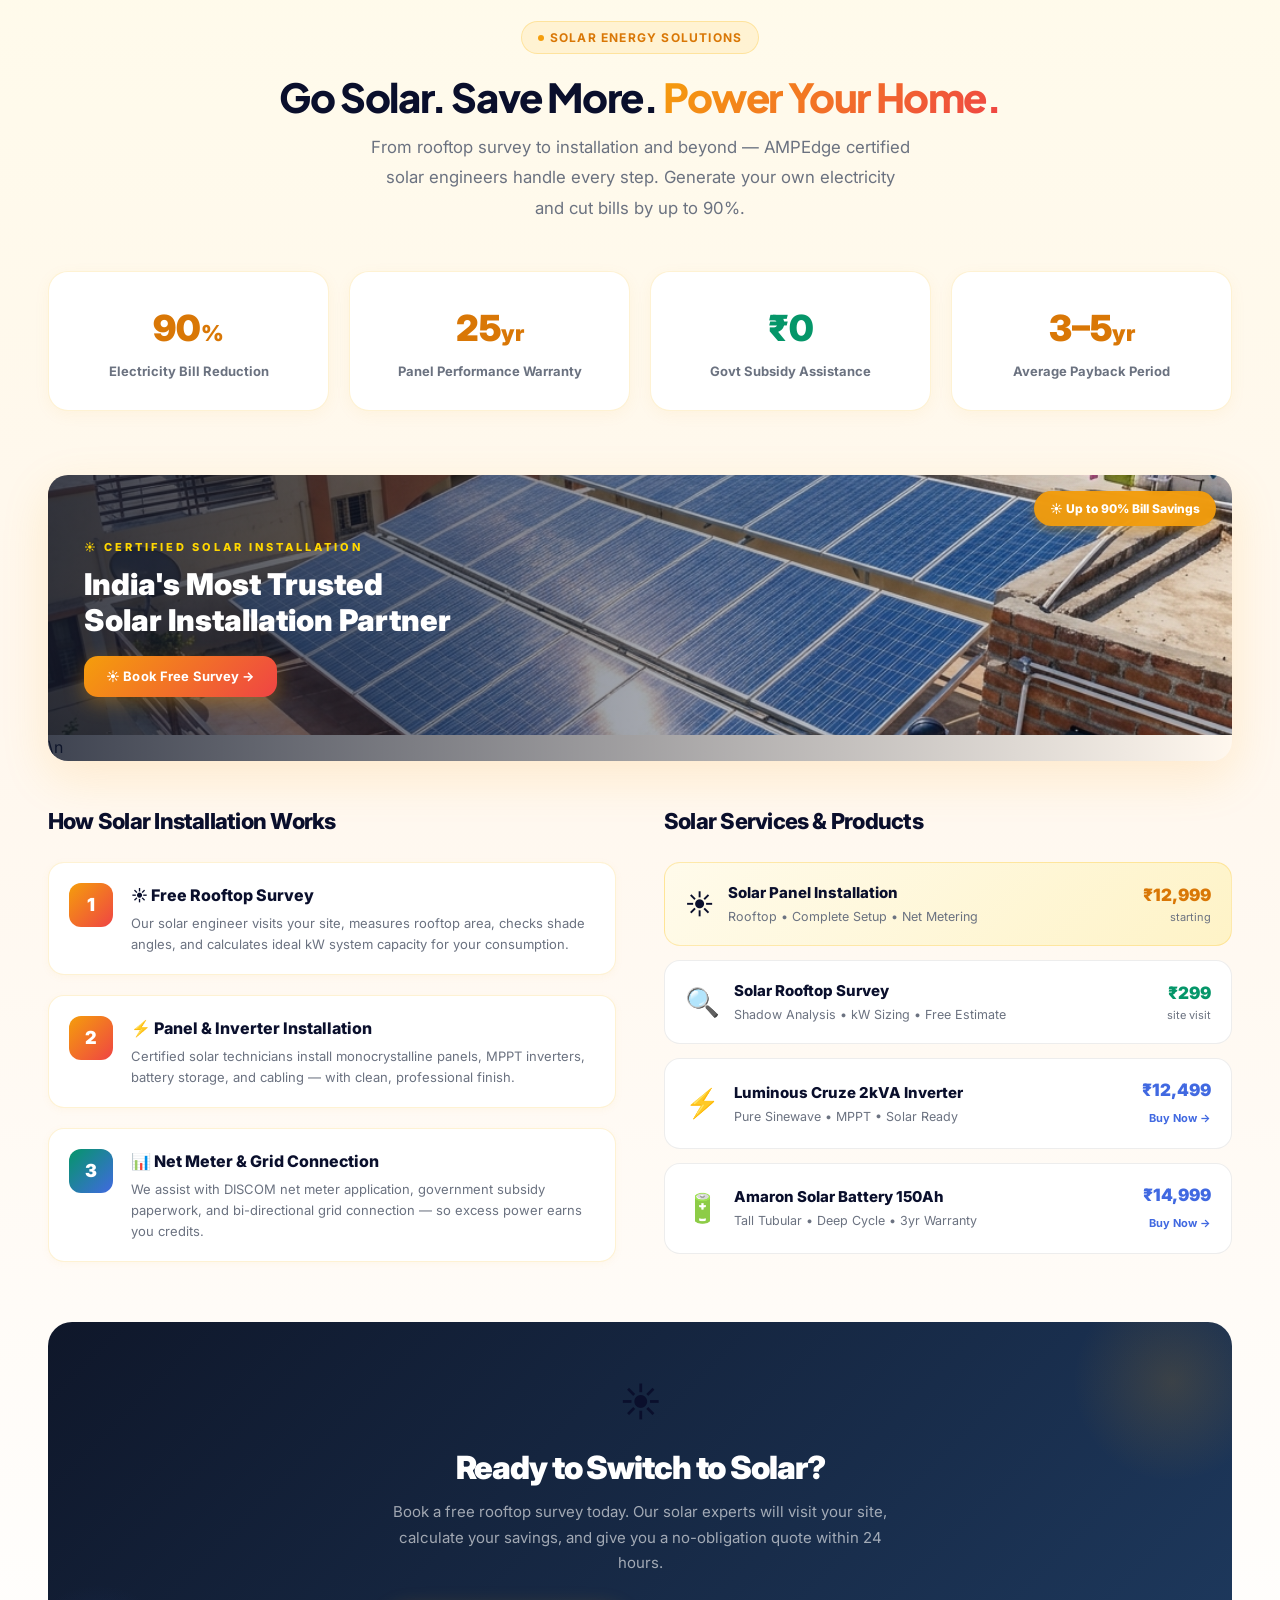
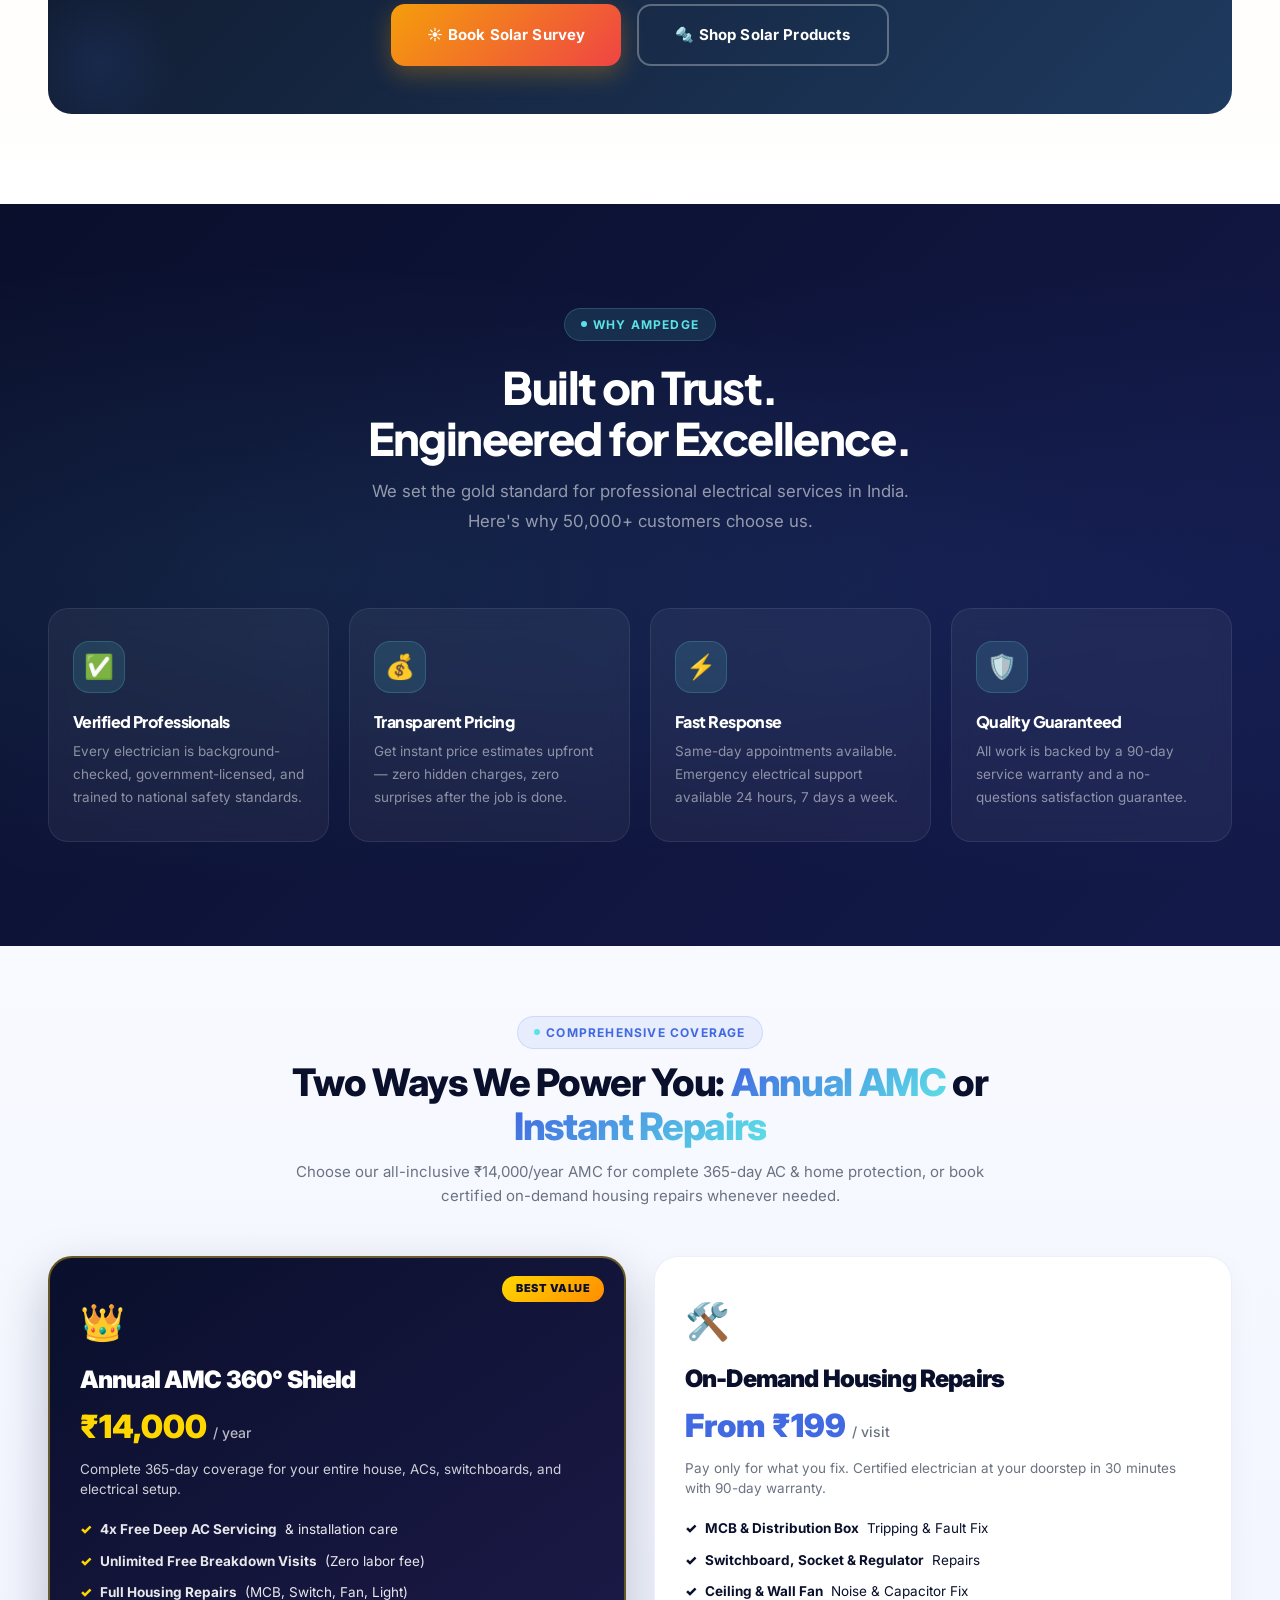
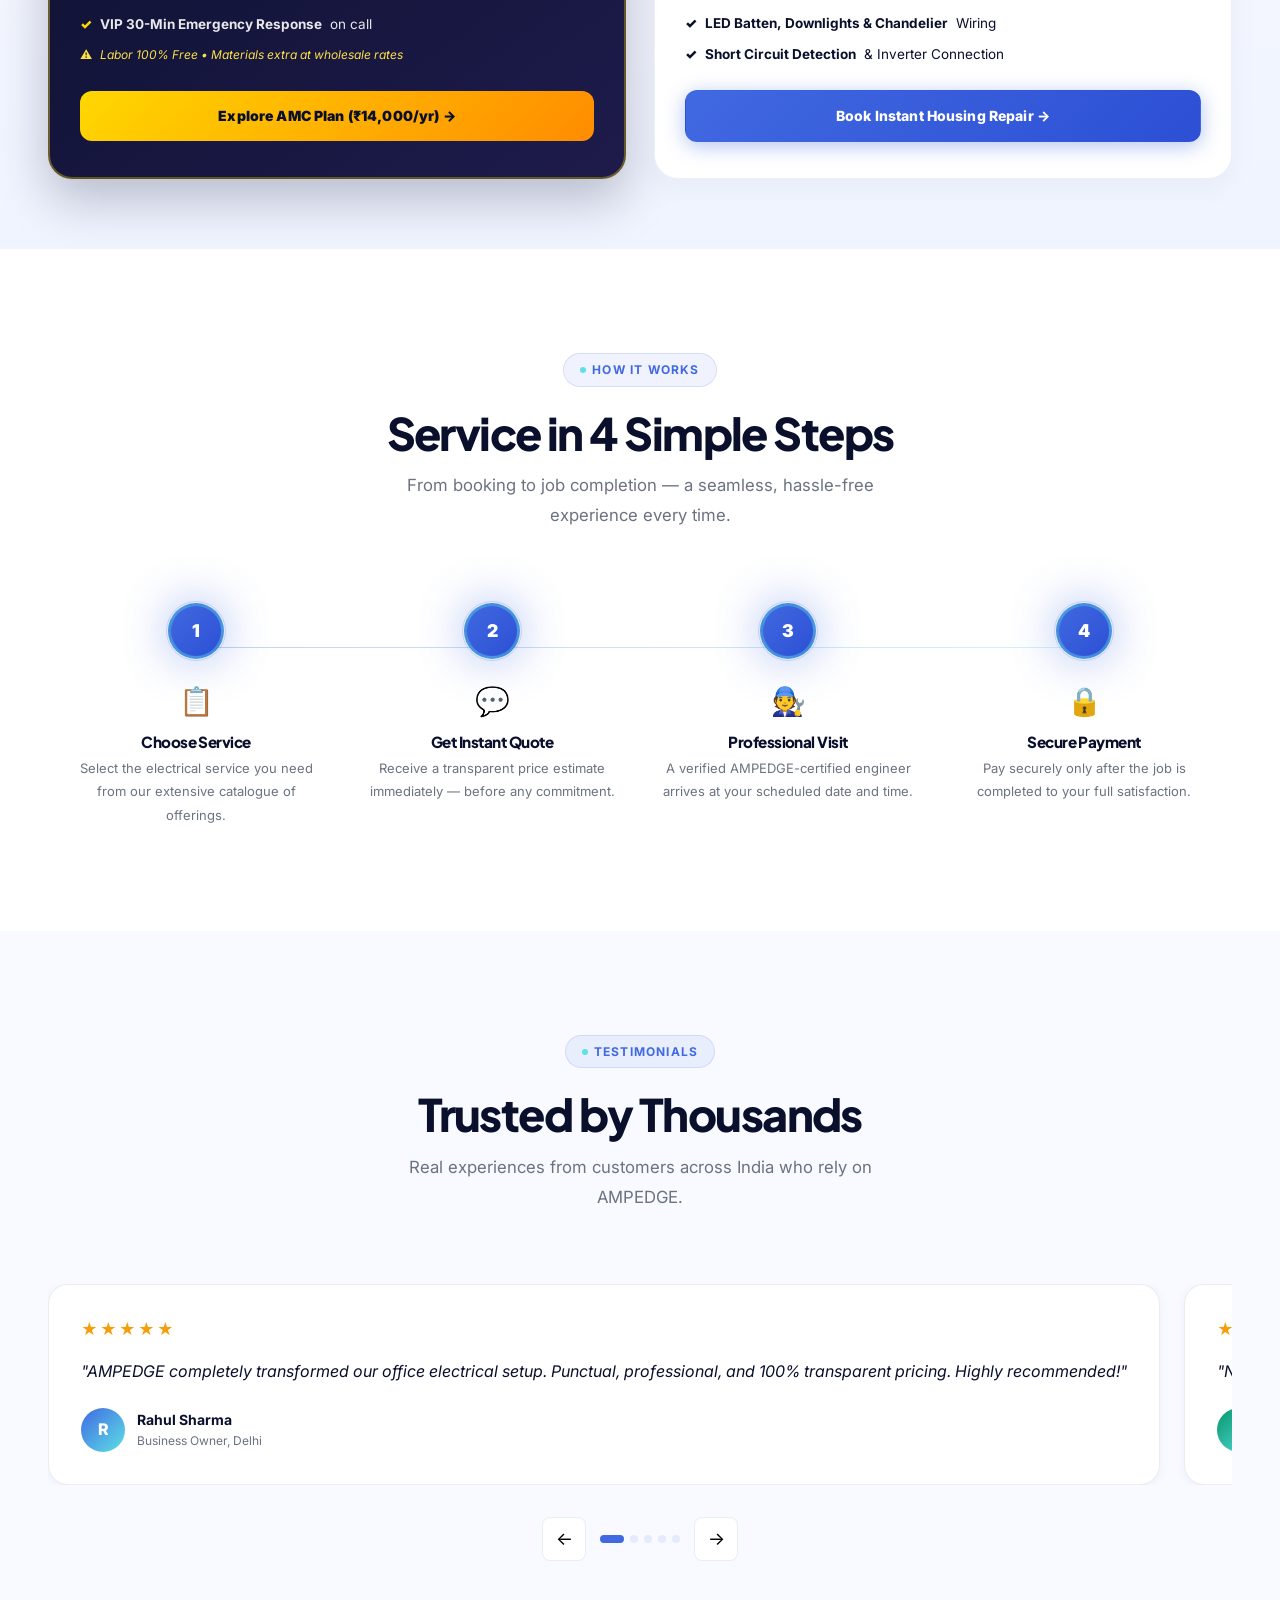
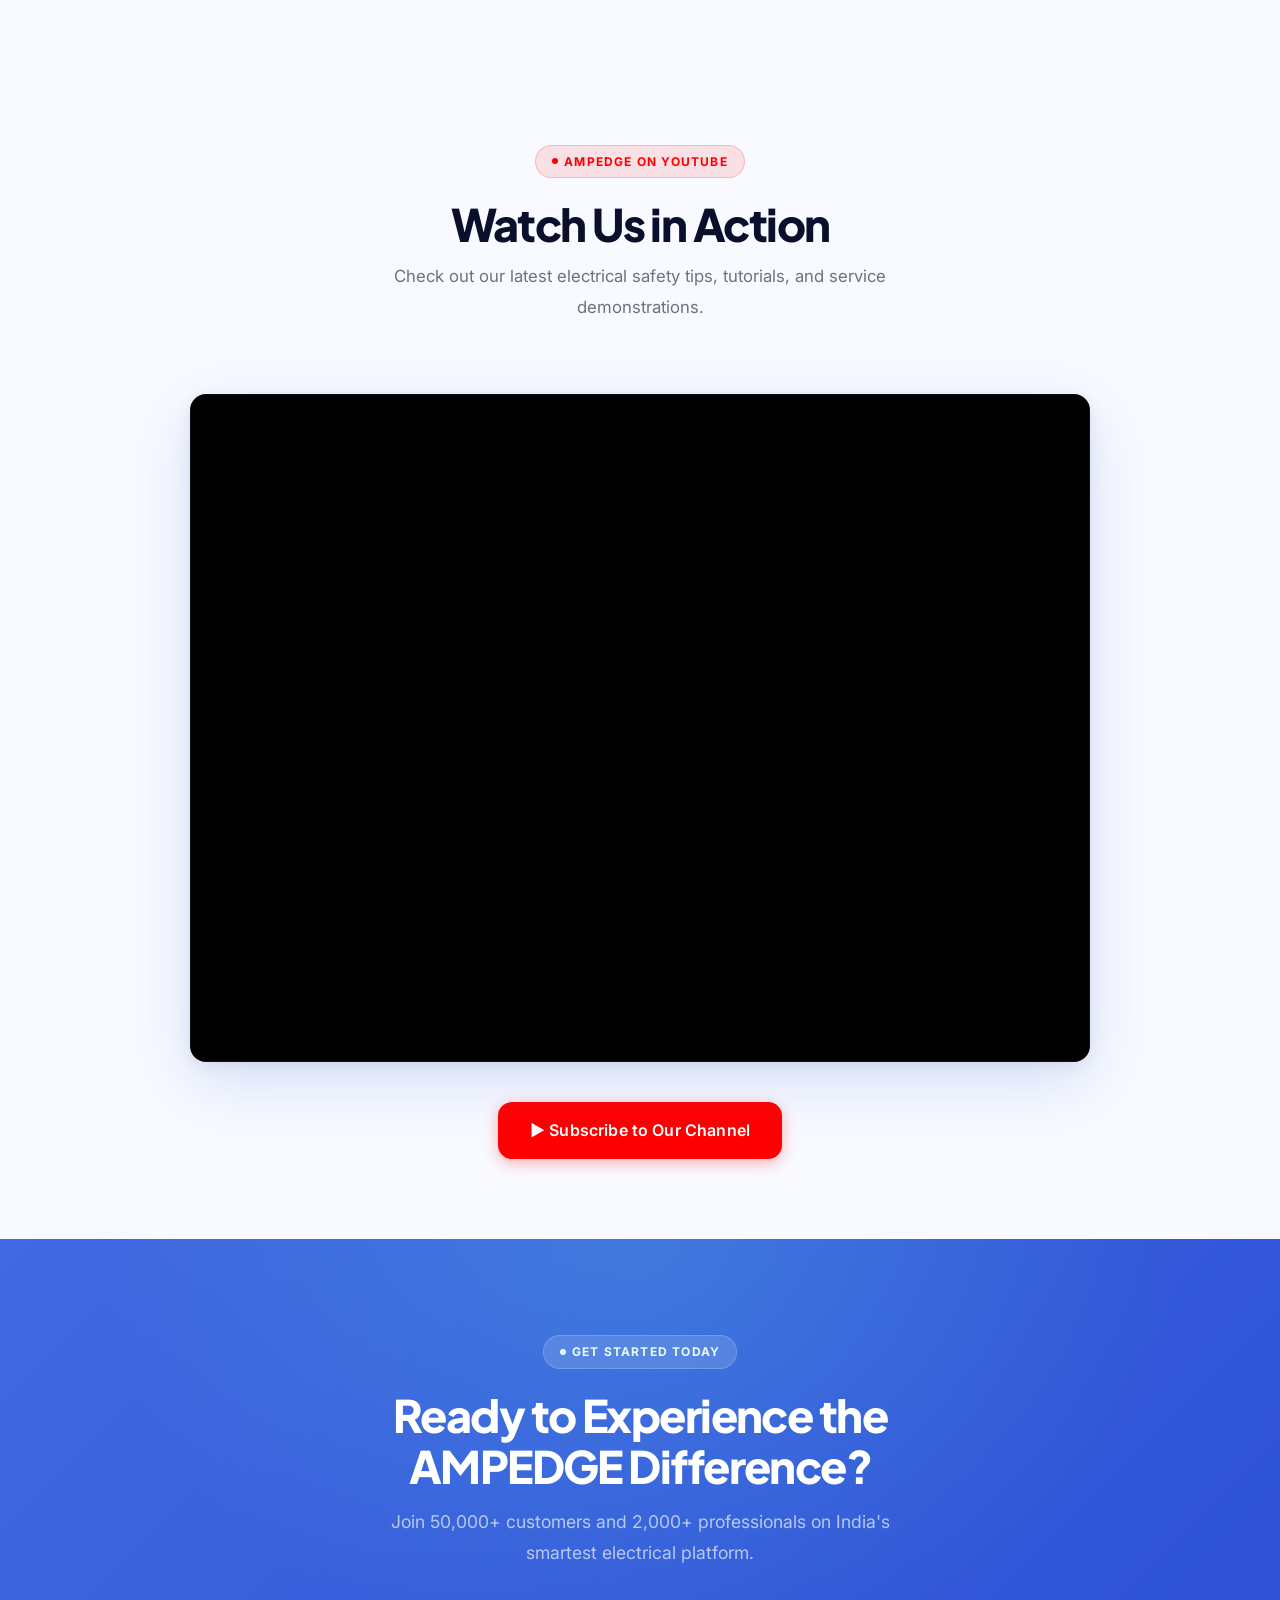
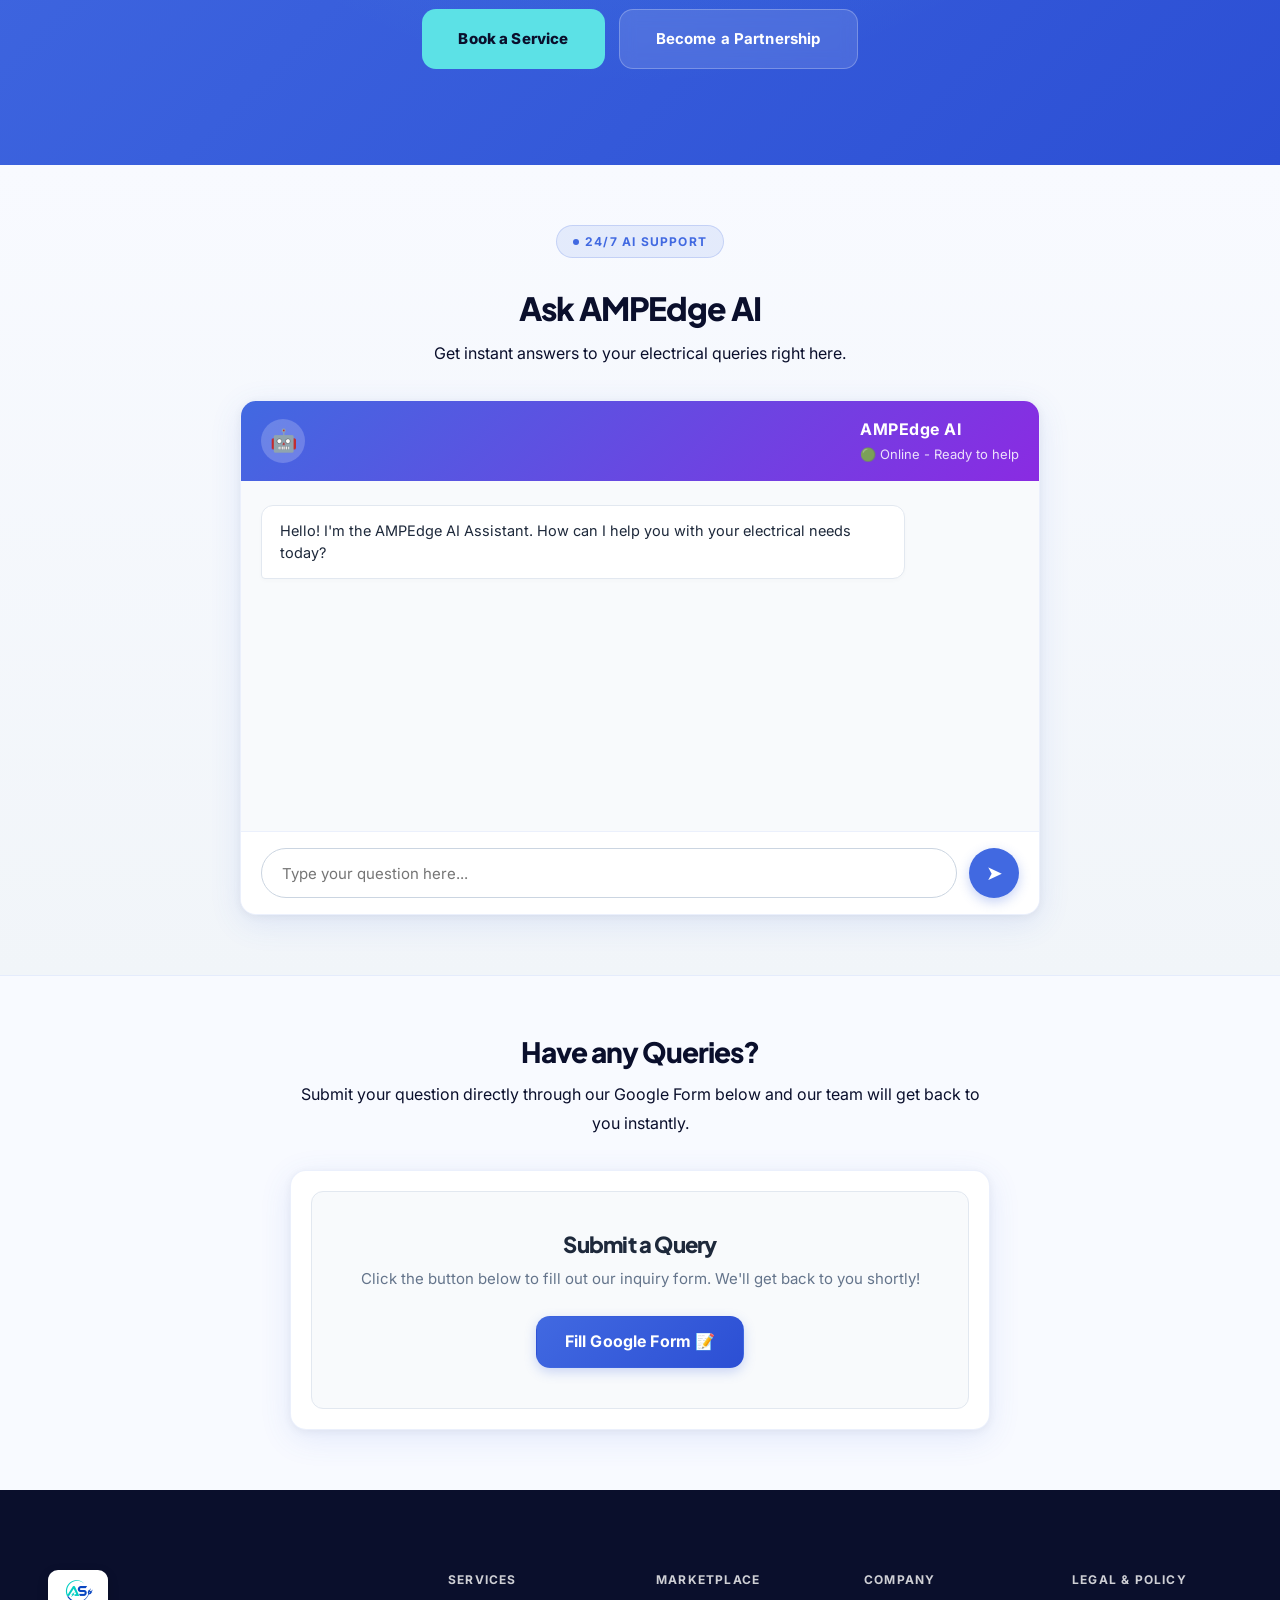
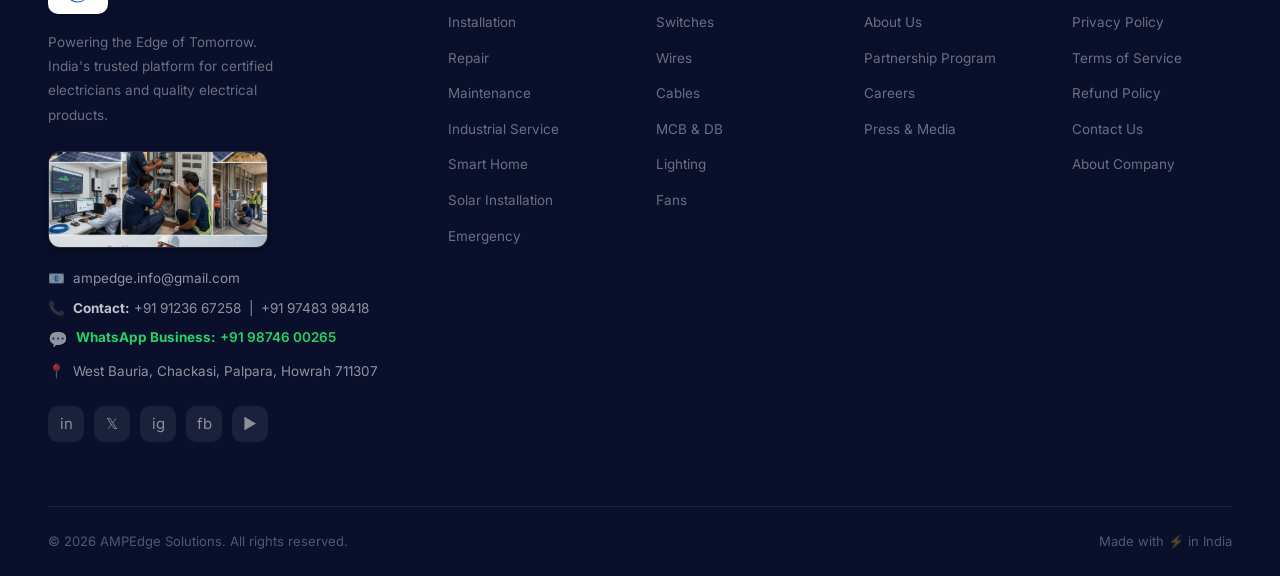
==== commit 019da331: "fix: Permanently resolve Marketplace products rendering with static fallback and ensure 100% reliabl" ====
--- a/index.html
+++ b/index.html
@@ -71,7 +71,7 @@
   ]
 }
 </script>
-<link rel="stylesheet" href="css/style.css?v=9.60"/>
+<link rel="stylesheet" href="css/style.css?v=10.0"/>
 <link rel="preconnect" href="https://fonts.googleapis.com">
 <link rel="preconnect" href="https://fonts.gstatic.com" crossorigin>
 <link href="https://fonts.googleapis.com/css2?family=Cinzel:wght@600;800&display=swap" rel="stylesheet">
@@ -413,7 +413,7 @@
     </a>
     <a href="booking.html" class="btn btn-outline btn-sm">Book a Service</a>
     <a href="marketplace.html" class="btn btn-primary btn-sm">Shop Now →</a>
-    <div class="nav-auth-area" style="display:inline-flex; align-items:center; margin-left:8px; flex-shrink:0;"><a href="javascript:void(0)" onclick="openAuthModal('customer', 'signin')" class="btn-auth-avatar-icon" title="My Account / Sign In" style="display:inline-flex; align-items:center; justify-content:center; width:36px; height:36px; border-radius:50%; background:#ffffff; border:1.5px solid #cbd5e1; color:#0f172a; cursor:pointer; box-shadow:0 2px 6px rgba(0,0,0,0.06); transition:all 0.2s; position:relative; flex-shrink:0; text-decoration:none;" onmouseover="this.style.borderColor='#4169E1'; this.style.color='#4169E1'; this.style.transform='scale(1.08)'" onmouseout="this.style.borderColor='#cbd5e1'; this.style.color='#0f172a'; this.style.transform='scale(1)'"><svg width="18" height="18" viewBox="0 0 24 24" fill="none" stroke="currentColor" stroke-width="2.2" stroke-linecap="round" stroke-linejoin="round"><path d="M20 21v-2a4 4 0 0 0-4-4H8a4 4 0 0 0-4 4v2"></path><circle cx="12" cy="7" r="4"></circle></svg></a></div>
+    <div class="nav-auth-area" style="display:inline-flex; align-items:center; margin-left:8px; flex-shrink:0;"><a href="javascript:void(0)" onclick="if(typeof openAuthModal==='function'){openAuthModal('customer','signin');}else{var m=document.getElementById('authModal');if(m){m.style.display='flex';setTimeout(function(){m.style.opacity='1';m.style.pointerEvents='auto';},10);}}" class="btn-auth-avatar-icon" title="My Account / Sign In" style="display:inline-flex; align-items:center; justify-content:center; width:36px; height:36px; border-radius:50%; background:#ffffff; border:1.5px solid #cbd5e1; color:#0f172a; cursor:pointer; box-shadow:0 2px 6px rgba(0,0,0,0.06); transition:all 0.2s; position:relative; flex-shrink:0; text-decoration:none;" onmouseover="this.style.borderColor='#4169E1'; this.style.color='#4169E1'; this.style.transform='scale(1.08)'" onmouseout="this.style.borderColor='#cbd5e1'; this.style.color='#0f172a'; this.style.transform='scale(1)'"><svg width="18" height="18" viewBox="0 0 24 24" fill="none" stroke="currentColor" stroke-width="2.2" stroke-linecap="round" stroke-linejoin="round"><path d="M20 21v-2a4 4 0 0 0-4-4H8a4 4 0 0 0-4 4v2"></path><circle cx="12" cy="7" r="4"></circle></svg></a></div>
   </div>
   <div class="hamburger" onclick="openMob()"><span></span><span></span><span></span></div>
 </div>
@@ -568,7 +568,7 @@
     </div>
   </div>
   <div class="services-grid" id="homeServicesGrid">
-    <!-- Dynamically populated from Admin Dashboard via js/main.js -->
+    <!-- Dynamically populated from Admin Dashboard via js/main.js?v=10.0 -->
   </div>
 </div>
 </section>
@@ -595,7 +595,7 @@
     <div style="position:absolute;top:16px;right:16px;background:rgba(65,105,225,0.95);color:#fff;font-size:12px;font-weight:800;padding:8px 16px;border-radius:20px;backdrop-filter:blur(8px);box-shadow:0 4px 12px rgba(65,105,225,0.4);">200+ Products</div>
   </div>
   <div class="mp-grid" id="homeMarketplaceGrid">
-    <!-- Dynamically populated from Admin Dashboard via js/main.js -->
+    <!-- Dynamically populated from Admin Dashboard via js/main.js?v=10.0 -->
   </div>
   <div style="text-align:center;margin-top:48px" class="fade-up">
     <a href="marketplace.html" class="btn btn-primary btn-lg">View All Products →</a>
@@ -1082,6 +1082,94 @@
   <svg xmlns="http://www.w3.org/2000/svg" viewBox="0 0 448 512" width="30" height="30" fill="#fff"><path d="M380.9 97.1C339 55.1 283.2 32 223.9 32c-122.4 0-222 99.6-222 222 0 39.1 10.2 77.3 29.6 111L0 480l117.7-30.9c32.4 17.7 68.9 27 106.1 27h.1c122.3 0 224.1-99.6 224.1-222 0-59.3-25.2-115-67.1-157zm-157 341.6c-33.2 0-65.7-8.9-94-25.7l-6.7-4-69.8 18.3L72 359.2l-4.4-7c-18.5-29.4-28.2-63.3-28.2-98.2 0-101.7 82.8-184.5 184.6-184.5 49.3 0 95.6 19.2 130.4 54.1 34.8 34.9 56.2 81.2 56.1 130.5 0 101.8-84.9 184.6-186.6 184.6zm101.2-138.2c-5.5-2.8-32.8-16.2-37.9-18-5.1-1.9-8.8-2.8-12.5 2.8-3.7 5.6-14.3 18-17.6 21.8-3.2 3.7-6.5 4.2-12 1.4-32.6-16.3-54-29.1-75.5-66-2.1-3.6 2.1-3.2 7.6-14.1 1.4-2.8 2.8-5.2 1.4-7.6-1.4-2.3-12.5-30.1-17.1-41.2-4.5-10.8-9.1-9.3-12.5-9.5-3.2-.2-6.9-.2-10.6-.2-3.7 0-9.7 1.4-14.8 6.9-5.1 5.6-19.4 19-19.4 46.3 0 27.3 19.9 53.7 22.6 57.4 2.8 3.7 39.1 59.7 94.8 83.8 35.2 15.2 49 16.5 66.6 13.9 10.7-1.6 32.8-13.4 37.4-26.4 4.6-13 4.6-24.1 3.2-26.4-1.3-2.5-5-3.9-10.5-6.6z"/></svg>
 </a>
 
-<script src="js/main.js?v=9.99"></script>
+<script src="js/main.js?v=10.0"></script>
+<!-- STATIC AUTH MODAL (Customer & Electrician Partner) -->
+<div id="authModal" class="modal-overlay" style="z-index: 100008; display:none; align-items:center; justify-content:center; opacity:0; pointer-events:none; transition: all 0.3s ease; position:fixed; top:0; left:0; width:100%; height:100%; background: rgba(10, 15, 44, 0.75); backdrop-filter: blur(10px); padding: 16px; box-sizing:border-box;">
+  <div class="modal-content" style="max-width: 460px; width: 100%; border-radius: 24px; overflow: hidden; box-shadow: 0 30px 80px rgba(0,0,0,0.45); background: #ffffff; position: relative; border:1px solid rgba(255,255,255,0.2);">
+    <button type="button" class="btn-icon" style="position:absolute; top:14px; right:14px; background:#f1f5f9; border:none; width:32px; height:32px; border-radius:50%; font-size:15px; font-weight:700; cursor:pointer; color:#64748b; z-index:10; display:flex; align-items:center; justify-content:center;" onclick="closeAuthModal()">✕</button>
+    <div style="background: #f8fafc; padding: 14px 18px; border-bottom: 1px solid #e2e8f0; display: flex; gap: 8px;">
+      <button id="authRoleCustomer" type="button" onclick="setAuthRole('customer')" style="flex:1; padding:9px; border-radius:12px; border:1.5px solid #4169E1; background:#4169E1; color:#fff; font-weight:800; font-size:13px; cursor:pointer; display:flex; align-items:center; justify-content:center; gap:6px; transition:0.2s;">
+        <span>👤</span> Customer (ग्राहक)
+      </button>
+      <button id="authRolePartner" type="button" onclick="setAuthRole('partner')" style="flex:1; padding:9px; border-radius:12px; border:1.5px solid #cbd5e1; background:#ffffff; color:#64748b; font-weight:800; font-size:13px; cursor:pointer; display:flex; align-items:center; justify-content:center; gap:6px; transition:0.2s;">
+        <span>⚡</span> Electrician Partner
+      </button>
+    </div>
+    <div style="padding: 22px 24px;">
+      <div style="display:flex; border-bottom: 1px solid #e2e8f0; margin-bottom: 18px;">
+        <button id="authTabSignIn" type="button" onclick="setAuthTab('signin')" style="flex:1; padding:8px; background:none; border:none; border-bottom:2.5px solid var(--blue); color:var(--text-dark); font-weight:800; font-size:14.5px; cursor:pointer;">
+          Sign In
+        </button>
+        <button id="authTabSignUp" type="button" onclick="setAuthTab('signup')" style="flex:1; padding:8px; background:none; border:none; border-bottom:2.5px solid transparent; color:var(--muted); font-weight:600; font-size:14.5px; cursor:pointer;">
+          Create Account
+        </button>
+      </div>
+      <div style="text-align:center; margin-bottom:18px;">
+        <h3 id="authModalHeading" style="font-family:var(--font-pjs); font-size:20px; font-weight:900; color:var(--text-dark); margin:0 0 4px;">Welcome Back!</h3>
+        <p id="authModalSubheading" style="color:var(--muted); font-size:12.5px; margin:0; line-height:1.5;">Access your bookings, AMC shield status, and orders.</p>
+      </div>
+      <button id="btnGoogleSubmit" onclick="handleGoogleAuth()" type="button" class="btn" style="width:100%; background:#ffffff; border:1.5px solid #cbd5e1; color:#0f172a; padding:11px 16px; border-radius:12px; font-weight:800; font-size:13.5px; display:flex; align-items:center; justify-content:center; gap:10px; box-shadow:0 2px 6px rgba(0,0,0,0.04); cursor:pointer; transition:all 0.2s;" onmouseover="this.style.borderColor='#4169E1'; this.style.boxShadow='0 4px 12px rgba(65,105,225,0.15)'" onmouseout="this.style.borderColor='#cbd5e1'; this.style.boxShadow='0 2px 6px rgba(0,0,0,0.04)'">
+        <svg width="18" height="18" viewBox="0 0 24 24"><path d="M22.56 12.25c0-.78-.07-1.53-.2-2.25H12v4.26h5.92c-.26 1.37-1.04 2.53-2.21 3.31v2.77h3.57c2.08-1.92 3.28-4.74 3.28-8.09z" fill="#4285F4"/><path d="M12 23c2.97 0 5.46-.98 7.28-2.66l-3.57-2.77c-.98.66-2.23 1.06-3.71 1.06-2.86 0-5.29-1.93-6.16-4.53H2.18v2.84C3.99 20.53 7.7 23 12 23z" fill="#34A853"/><path d="M5.84 14.09c-.22-.66-.35-1.36-.35-2.09s.13-1.43.35-2.09V7.06H2.18C1.43 8.55 1 10.22 1 12s.43 3.45 1.18 4.94l2.85-2.22.81-.63z" fill="#FBBC05"/><path d="M12 5.38c1.62 0 3.06.56 4.21 1.64l3.15-3.15C17.45 2.09 14.97 1 12 1 7.7 1 3.99 3.47 2.18 7.06l3.66 2.84c.87-2.6 3.3-4.52 6.16-4.52z" fill="#EA4335"/></svg>
+        Continue with Google
+      </button>
+      <div style="display:flex; align-items:center; gap:10px; margin:16px 0;">
+        <div style="flex:1; height:1px; background:#e2e8f0;"></div>
+        <span style="font-size:11px; color:#94a3b8; font-weight:700; text-transform:uppercase;">or continue with</span>
+        <div style="flex:1; height:1px; background:#e2e8f0;"></div>
+      </div>
+      <div style="display:flex; gap:8px; margin-bottom:14px;">
+        <button id="authMethodPhone" type="button" onclick="setAuthMethod('phone')" style="flex:1; padding:7px; border-radius:10px; border:1px solid #cbd5e1; background:#ffffff; font-size:12px; font-weight:700; color:#64748b; cursor:pointer;">
+          📱 Mobile OTP
+        </button>
+        <button id="authMethodEmail" type="button" onclick="setAuthMethod('email')" style="flex:1; padding:7px; border-radius:10px; border:1px solid #cbd5e1; background:#ffffff; font-size:12px; font-weight:700; color:#64748b; cursor:pointer;">
+          ✉️ Email ID
+        </button>
+      </div>
+      <div id="authFormPhone" style="display:none;">
+        <div style="margin-bottom:12px;">
+          <label style="font-size:11.5px; font-weight:700; color:#0f172a; display:block; margin-bottom:4px;">Mobile Number</label>
+          <div style="display:flex; border:1px solid #cbd5e1; border-radius:10px; overflow:hidden;">
+            <span style="background:#f1f5f9; padding:10px 12px; font-weight:800; font-size:13px; color:#475569; border-right:1px solid #cbd5e1;">🇮🇳 +91</span>
+            <input id="authPhoneInput" type="tel" placeholder="Enter 10-digit number" maxlength="10" style="flex:1; padding:10px 12px; border:none; outline:none; font-size:13.5px; font-weight:600;"/>
+          </div>
+        </div>
+        <div id="authOtpRow" style="display:none; margin-bottom:12px;">
+          <label style="font-size:11.5px; font-weight:700; color:#0f172a; display:block; margin-bottom:4px;">Enter 6-Digit OTP Code</label>
+          <input id="authOtpInput" type="text" placeholder="e.g. 449800" maxlength="6" style="width:100%; padding:10px 12px; border:1px solid #cbd5e1; border-radius:10px; outline:none; font-size:15px; font-weight:800; letter-spacing:4px; text-align:center; box-sizing:border-box;"/>
+        </div>
+        <button id="btnPhoneSubmit" onclick="handlePhoneOtpAuth()" type="button" class="btn btn-primary" style="width:100%; justify-content:center; padding:11px; font-weight:800; border-radius:10px;">
+          Get OTP Verification Code →
+        </button>
+      </div>
+      <form id="authFormEmail" onsubmit="handleEmailAuth(event)" style="display:none;">
+        <div style="margin-bottom:10px;">
+          <label style="font-size:11.5px; font-weight:700; color:#0f172a; display:block; margin-bottom:4px;">Email Address</label>
+          <input id="authEmailInput" type="email" placeholder="name@example.com" style="width:100%; padding:10px 12px; border:1px solid #cbd5e1; border-radius:10px; outline:none; font-size:13px; box-sizing:border-box;"/>
+        </div>
+        <div style="margin-bottom:12px;">
+          <label style="font-size:11.5px; font-weight:700; color:#0f172a; display:block; margin-bottom:4px;">Password</label>
+          <input id="authPasswordInput" type="password" placeholder="••••••••" style="width:100%; padding:10px 12px; border:1px solid #cbd5e1; border-radius:10px; outline:none; font-size:13px; box-sizing:border-box;"/>
+        </div>
+        <button type="submit" class="btn btn-primary" style="width:100%; justify-content:center; padding:11px; font-weight:800; border-radius:10px;">
+          Sign In with Email →
+        </button>
+      </form>
+    </div>
+    <div style="background:#f8fafc; padding:12px 18px; border-top:1px solid #e2e8f0; text-align:center; font-size:11px; color:#64748b;">
+      By continuing, you agree to AMPEdge's <a href="terms.html" style="color:var(--blue); font-weight:700;">Terms</a> & <a href="privacy-policy.html" style="color:var(--blue); font-weight:700;">Privacy Policy</a>.
+    </div>
+  </div>
+</div>
+
+<!-- STATIC USER DASHBOARD MODAL -->
+<div id="userDashboardModal" class="modal-overlay" style="z-index: 100009; display:none; align-items:center; justify-content:center; opacity:0; pointer-events:none; transition: all 0.3s ease; position:fixed; top:0; left:0; width:100%; height:100%; background: rgba(10, 15, 44, 0.75); backdrop-filter: blur(10px); padding: 16px; box-sizing:border-box;">
+  <div class="modal-content" style="max-width: 520px; width: 100%; border-radius: 24px; overflow: hidden; box-shadow: 0 30px 80px rgba(0,0,0,0.45); background: #ffffff; position: relative;">
+    <div style="padding:18px 22px; border-bottom:1px solid #e2e8f0; display:flex; justify-content:space-between; align-items:center;">
+      <h3 style="font-family:var(--font-pjs); font-size:18px; font-weight:800; color:#0f172a; margin:0;">Account Dashboard</h3>
+      <button type="button" class="btn-icon" style="background:#f1f5f9; border:none; width:32px; height:32px; border-radius:50%; font-size:15px; font-weight:700; cursor:pointer; color:#64748b; display:flex; align-items:center; justify-content:center;" onclick="closeUserDashboardModal()">✕</button>
+    </div>
+    <div id="userDashboardBody" style="padding:22px;"></div>
+  </div>
+</div>
 </body>
 </html>
